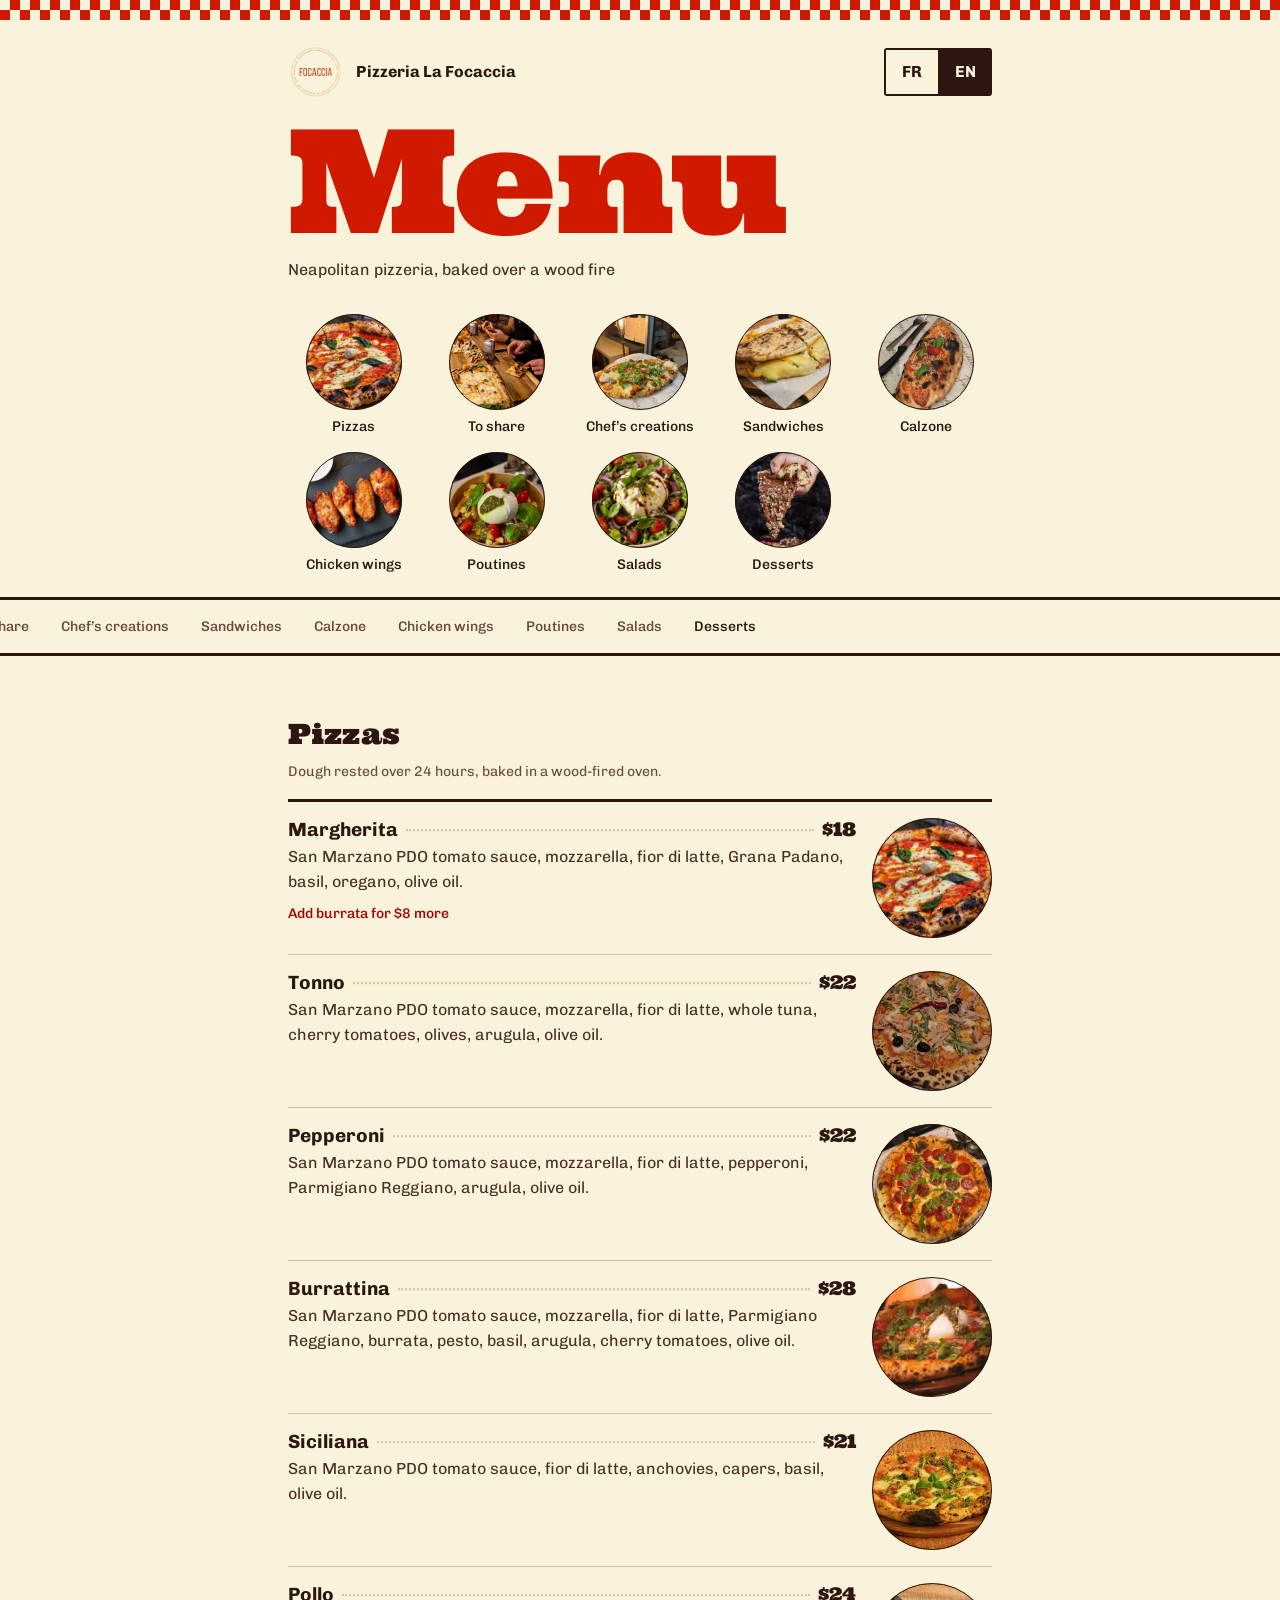
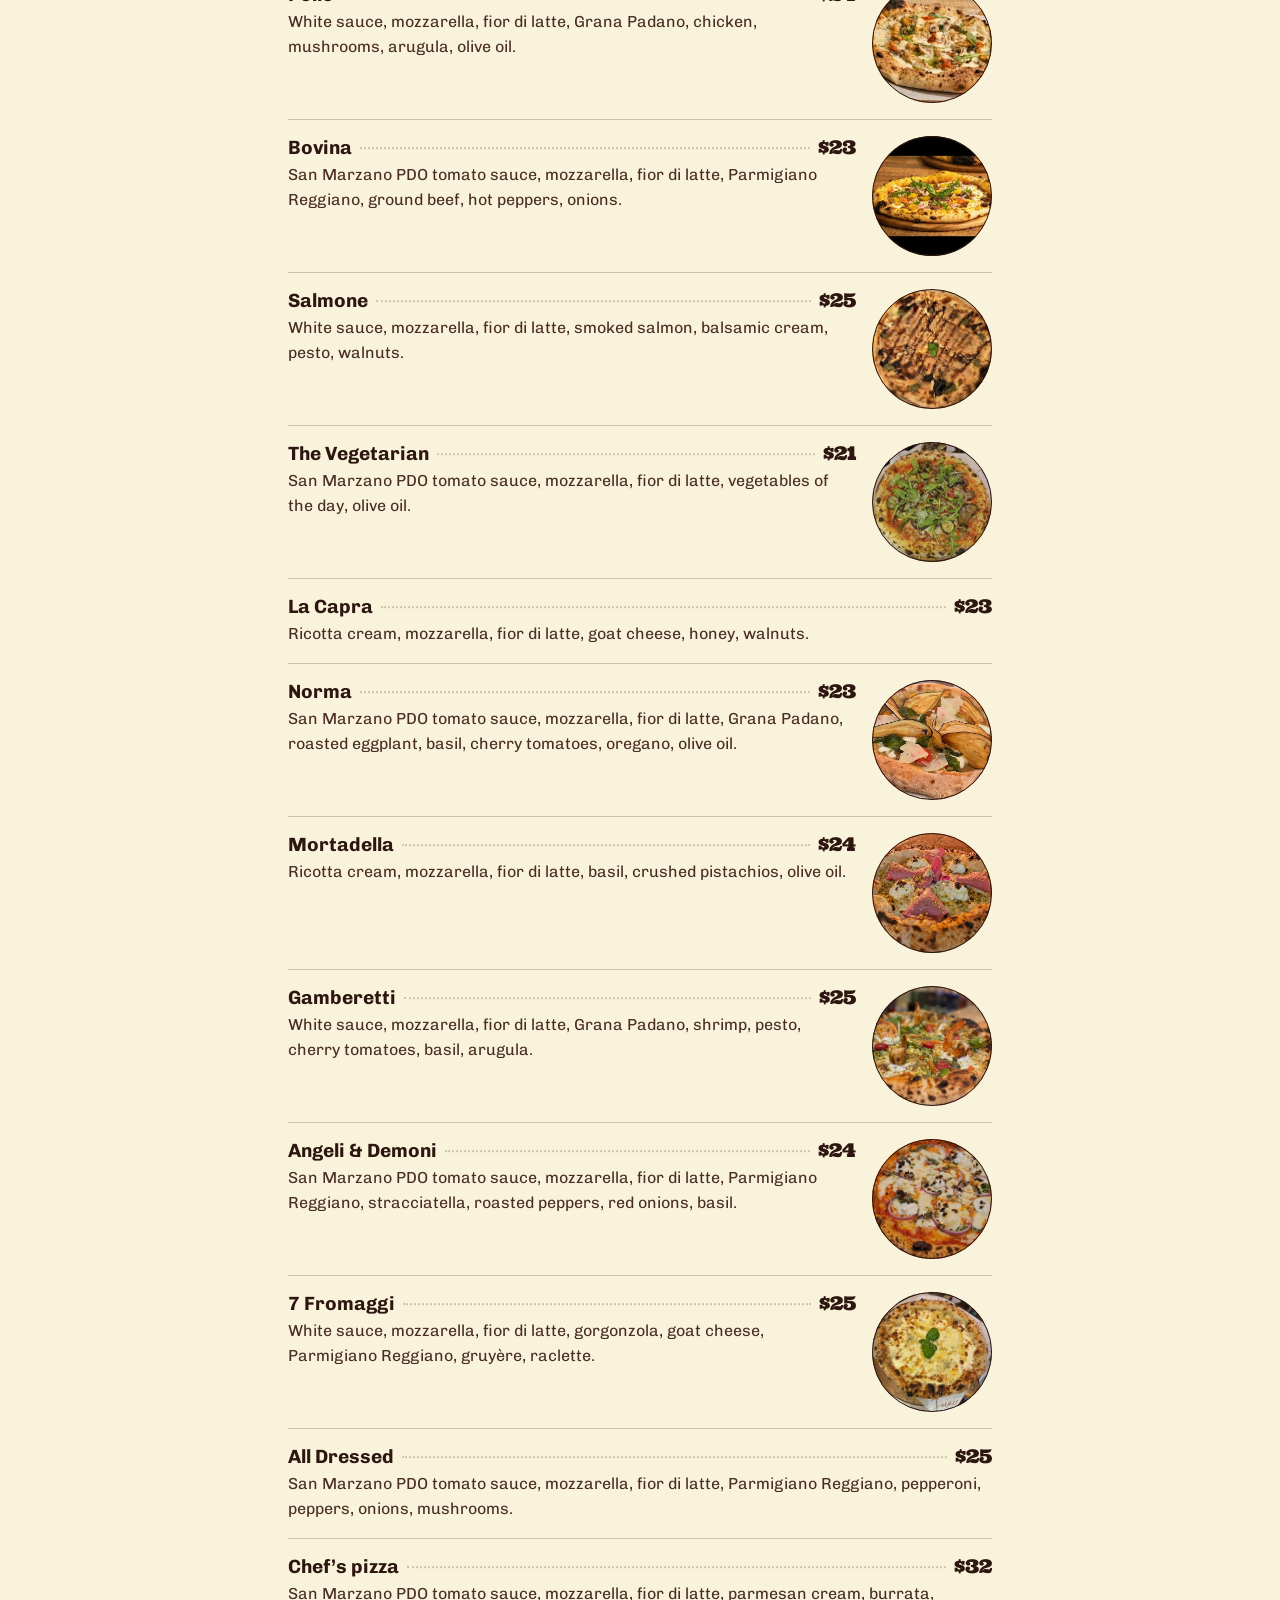
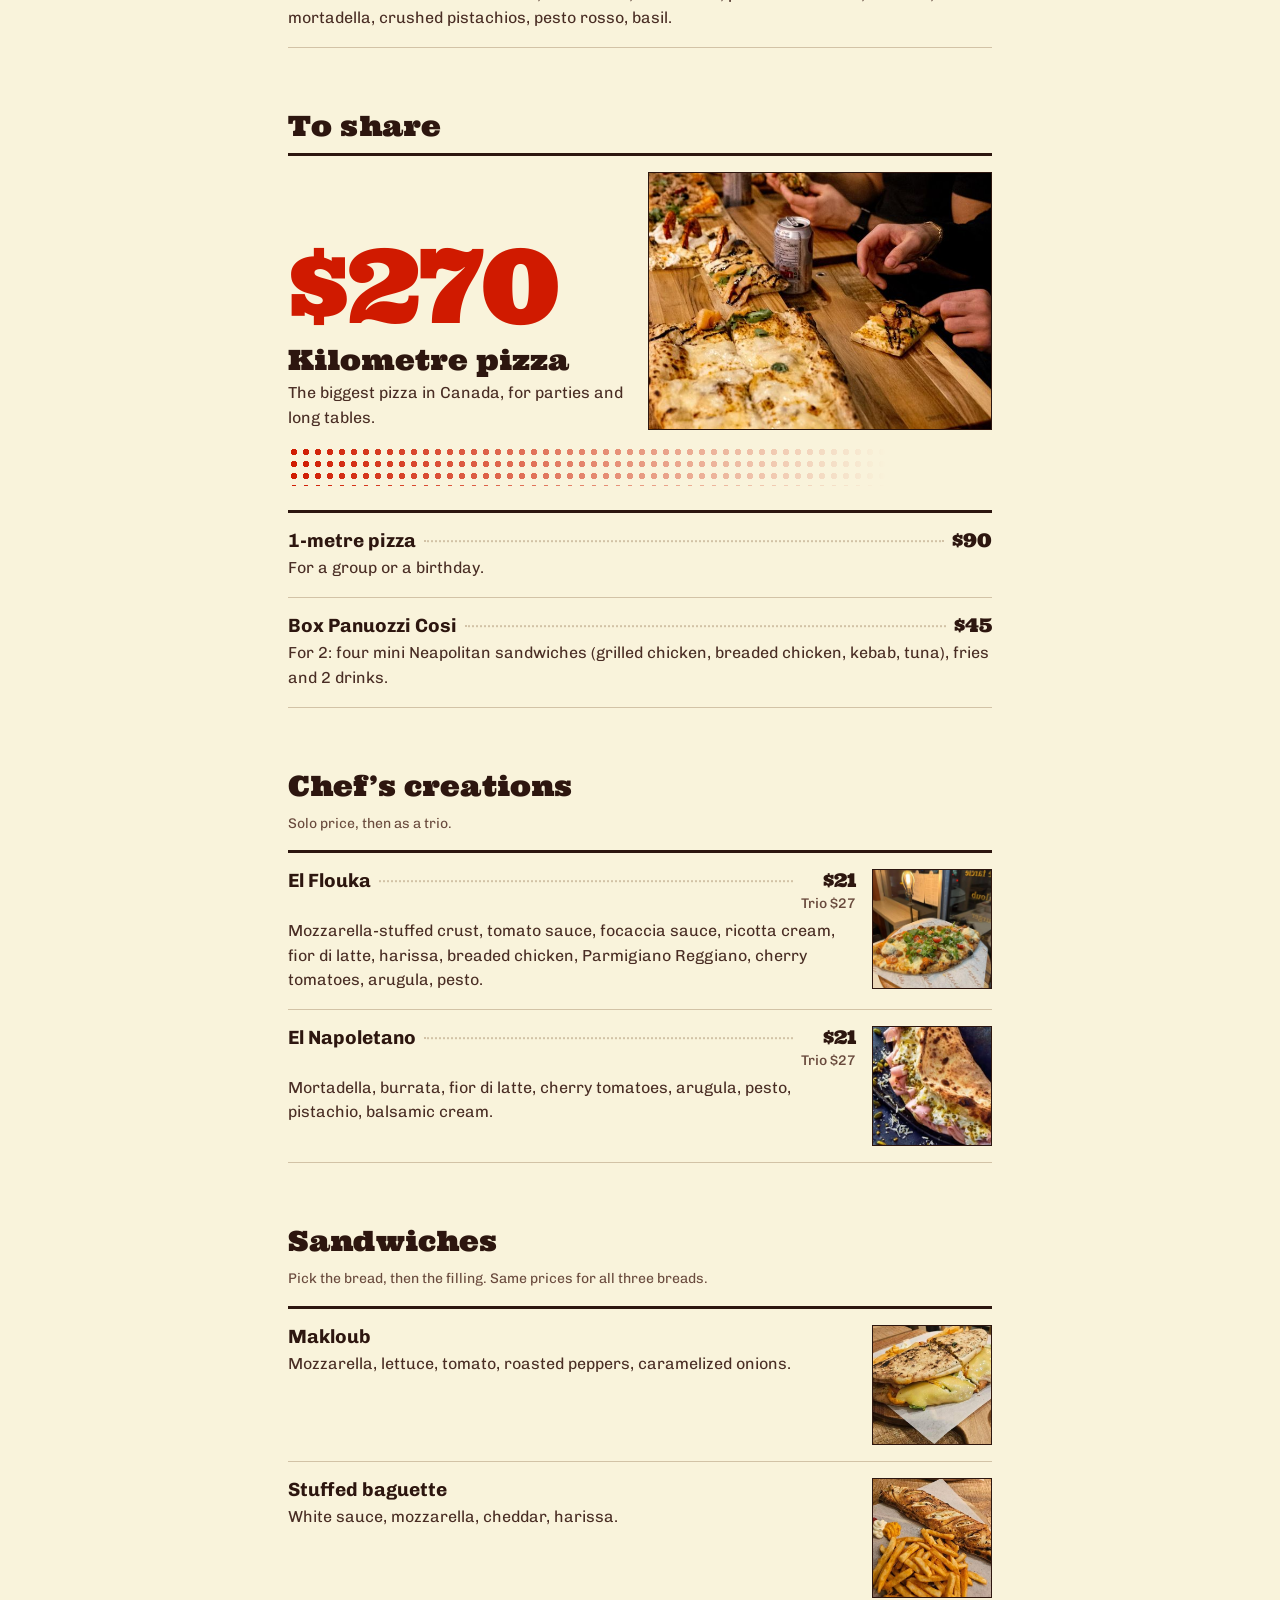
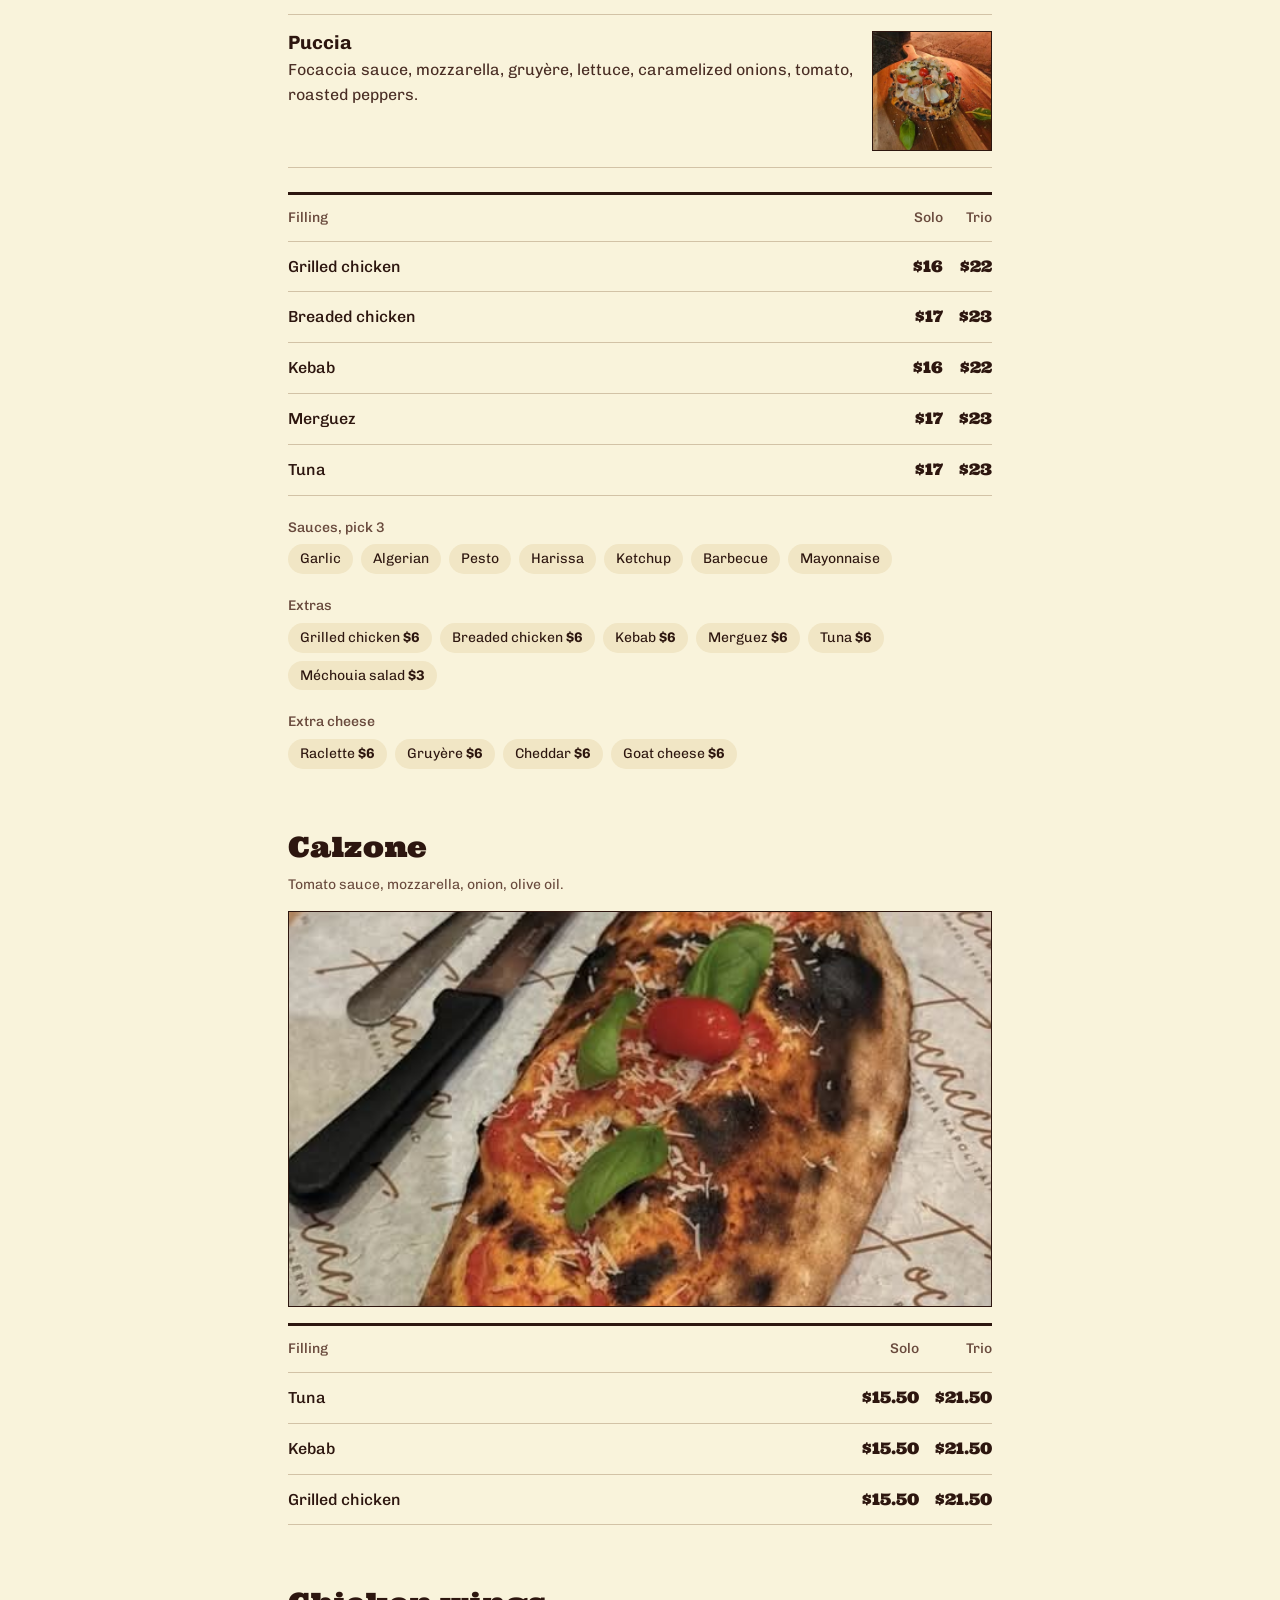
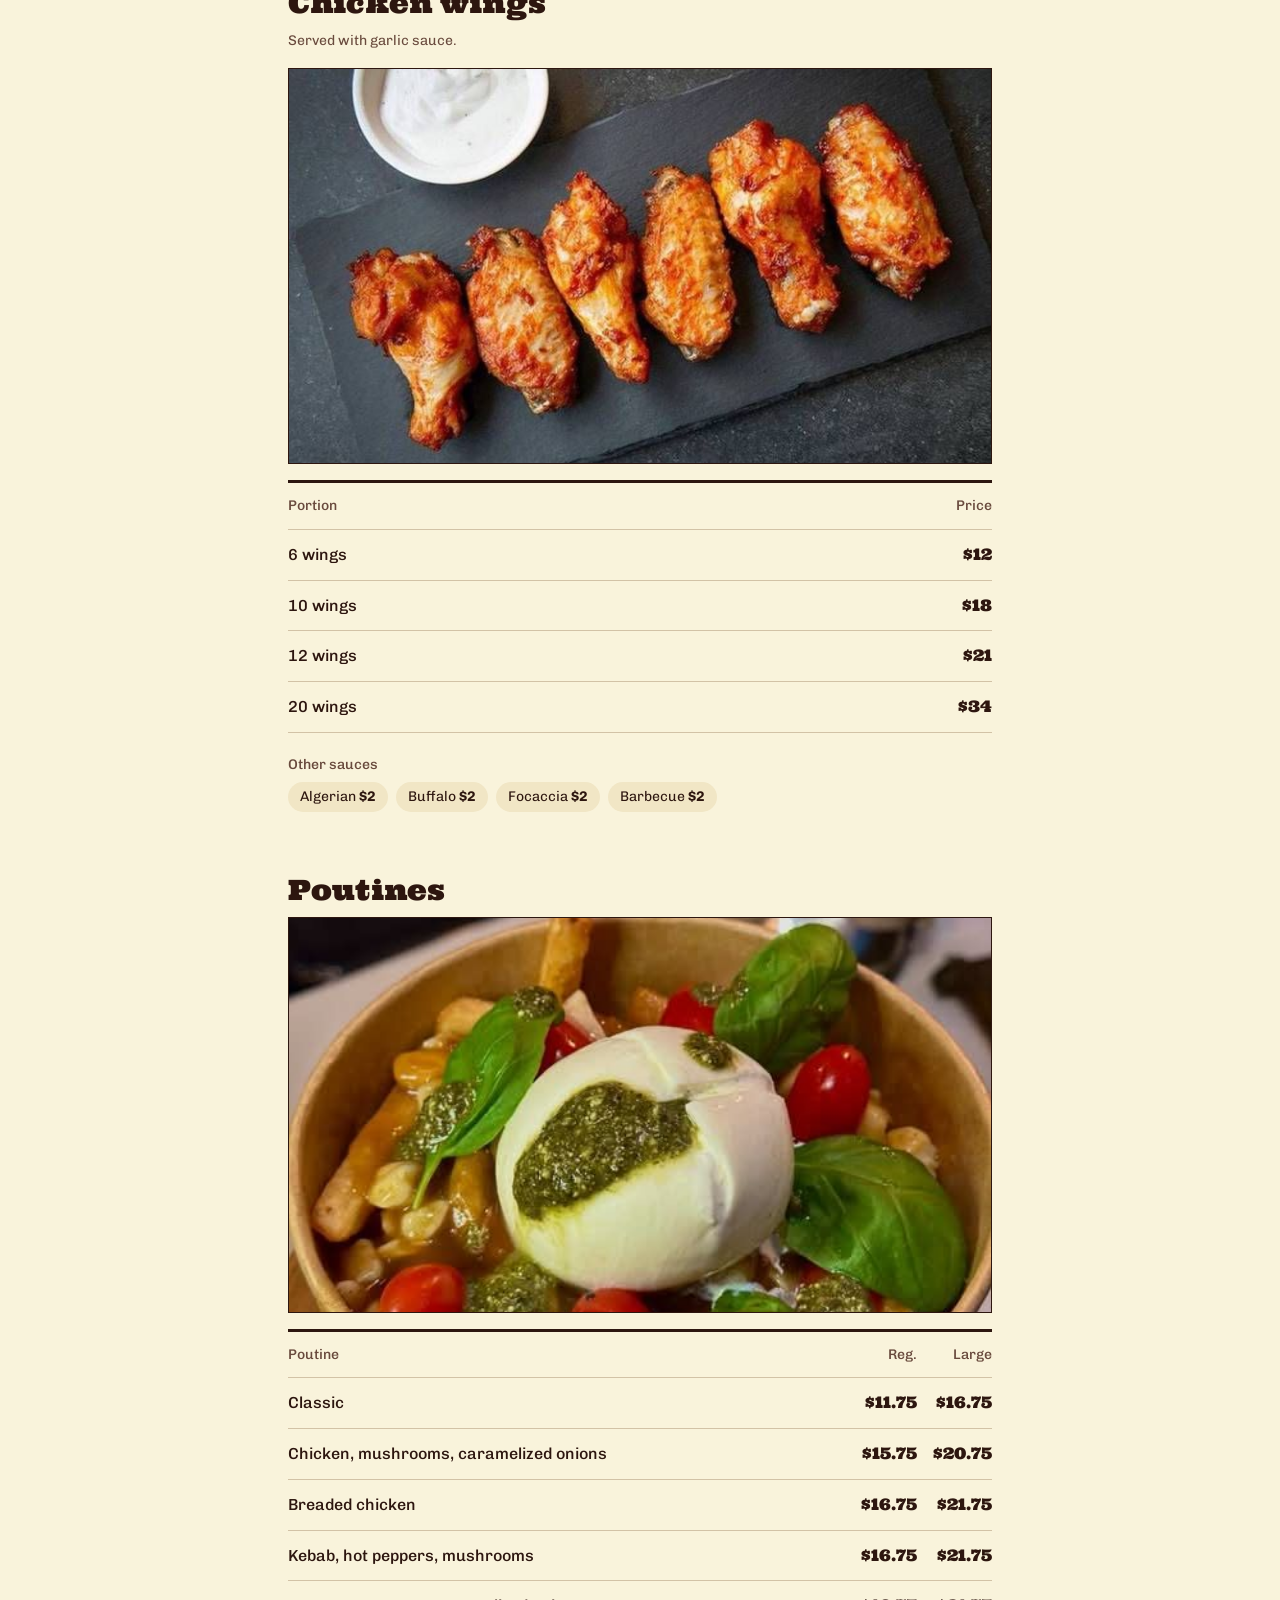
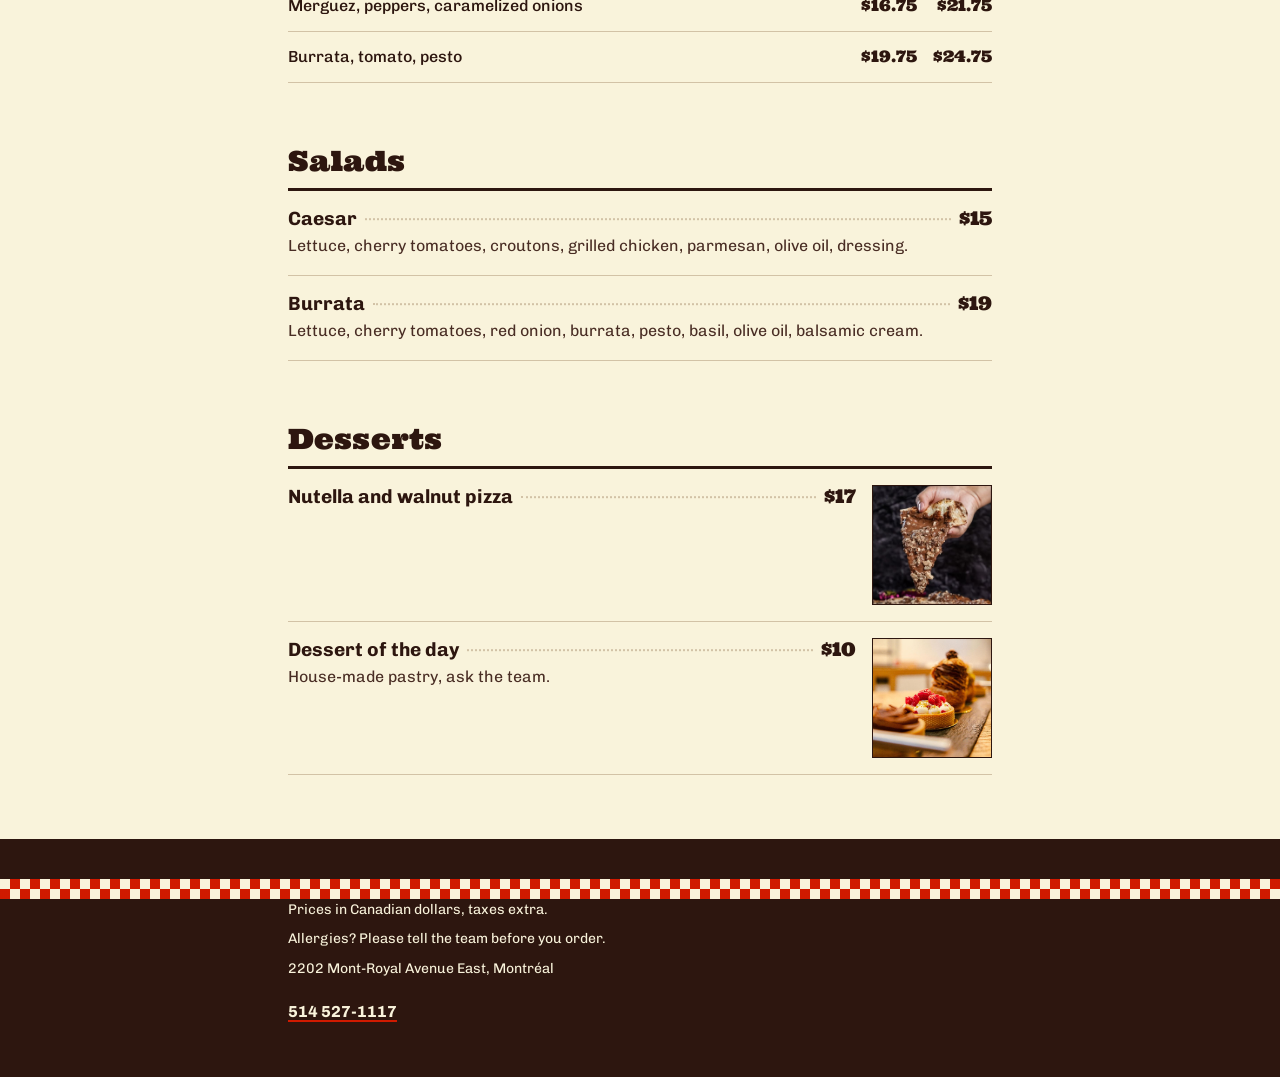
==== docs/en.html @ eb67ea98 "Salades : nouvelle photo dans la vignette ronde uniquement Co-Authored-By: Claude Opus 5.5 <noreply@" ====
<!doctype html>
<html lang="en">
<head>
<meta charset="utf-8">
<meta name="viewport" content="width=device-width, initial-scale=1, viewport-fit=cover">
<meta name="description" content="The menu of Pizzeria La Focaccia: Neapolitan pizzas, sandwiches, poutines and desserts, with prices.">
<meta name="theme-color" content="#f6eed7">
<title>Menu, Pizzeria La Focaccia</title>
<link rel="alternate" hreflang="fr" href="index.html">
<link rel="icon" href="img/logo-favicon.png">
<link rel="preconnect" href="https://fonts.googleapis.com">
<link rel="preconnect" href="https://fonts.gstatic.com" crossorigin>
<link href="https://fonts.googleapis.com/css2?family=Ultra&family=Chivo:wght@400;500;700&display=swap" rel="stylesheet">
<link rel="stylesheet" href="styles.css">
</head>
<body>
<div class="checker" aria-hidden="true"></div>
<header class="masthead container">
  <div class="brand"><img class="logo" src="img/logo-logo-focaccia-tampon.png" alt="Pizzeria La Focaccia logo" width="495" height="502" fetchpriority="high"><p class="brand-name">Pizzeria La Focaccia</p><nav class="lang" aria-label="Language"><a href="index.html" hreflang="fr" lang="fr" class="lang-btn"><span aria-hidden="true">FR</span><span class="visually-hidden">Français</span></a><a href="en.html" hreflang="en" lang="en" class="lang-btn" aria-current="page"><span aria-hidden="true">EN</span><span class="visually-hidden">English</span></a></nav></div>
  <h1>Menu</h1>
  <p class="tagline">Neapolitan pizzeria, baked over a wood fire</p>
</header>
<nav class="container cat-grid-wrap" aria-label="Go to a category"><ul class="cat-grid"><li><a href="#pizzas"><img class="cat-photo" src="img/pizzas-margherita.jpg" alt="" width="550" height="544" decoding="async"><span>Pizzas</span></a></li><li><a href="#partager"><img class="cat-photo" src="img/photos-plats-pizza-kilometre.jpg" alt="" width="640" height="800" decoding="async"><span>To share</span></a></li><li><a href="#chef"><img class="cat-photo" src="img/el-flouka-el-flouka.jpg" alt="" width="550" height="733" decoding="async"><span>Chef’s creations</span></a></li><li><a href="#sandwichs"><img class="cat-photo" src="img/sandwichs-makloub-poulet-grille.jpg" alt="" width="640" height="440" decoding="async"><span>Sandwiches</span></a></li><li><a href="#calzone"><img class="cat-photo" src="img/calzone-calzone-au-thon.jpg" alt="" width="550" height="574" decoding="async"><span>Calzone</span></a></li><li><a href="#ailes"><img class="cat-photo" src="img/ailes-de-poulet-6-ailes-de-poulet.jpg" alt="" width="733" height="440" decoding="async"><span>Chicken wings</span></a></li><li><a href="#poutines"><img class="cat-photo" src="img/poutines-poutine-burrata-tomate-et-sauce-pesto.jpg" alt="" width="550" height="689" decoding="async"><span>Poutines</span></a></li><li><a href="#salades"><img class="cat-photo" src="img/photos-plats-salade-burrata-bol.jpg" alt="" width="800" height="800" decoding="async"><span>Salads</span></a></li><li><a href="#desserts"><img class="cat-photo" src="img/pizzas-pizza-nutella-et-noix.jpg" alt="" width="550" height="639" decoding="async"><span>Desserts</span></a></li></ul></nav>
<nav class="tabs" aria-label="Menu categories"><ul class="container"><li><a href="#pizzas">Pizzas</a></li><li><a href="#partager">To share</a></li><li><a href="#chef">Chef’s creations</a></li><li><a href="#sandwichs">Sandwiches</a></li><li><a href="#calzone">Calzone</a></li><li><a href="#ailes">Chicken wings</a></li><li><a href="#poutines">Poutines</a></li><li><a href="#salades">Salads</a></li><li><a href="#desserts">Desserts</a></li></ul></nav>
<main class="container">
<section id="pizzas" class="round" aria-labelledby="h-pizzas"><h2 id="h-pizzas">Pizzas</h2><p class="note">Dough rested over 24 hours, baked in a wood-fired oven.</p><ul class="rows"><li class="row has-photo"><div class="row-text"><div class="row-head"><h3>Margherita</h3><span class="leader" aria-hidden="true"></span><div class="prices"><span class="price">$18</span></div></div><p class="desc">San Marzano PDO tomato sauce, mozzarella, fior di latte, Grana Padano, basil, oregano, olive oil.</p><p class="extra">Add burrata for $8 more</p></div><img class="photo" src="img/pizzas-margherita.jpg" alt="" width="550" height="544" loading="lazy" decoding="async"></li><li class="row has-photo"><div class="row-text"><div class="row-head"><h3>Tonno</h3><span class="leader" aria-hidden="true"></span><div class="prices"><span class="price">$22</span></div></div><p class="desc">San Marzano PDO tomato sauce, mozzarella, fior di latte, whole tuna, cherry tomatoes, olives, arugula, olive oil.</p></div><img class="photo" src="img/pizzas-tonno.jpg" alt="" width="373" height="800" loading="lazy" decoding="async"></li><li class="row has-photo"><div class="row-text"><div class="row-head"><h3>Pepperoni</h3><span class="leader" aria-hidden="true"></span><div class="prices"><span class="price">$22</span></div></div><p class="desc">San Marzano PDO tomato sauce, mozzarella, fior di latte, pepperoni, Parmigiano Reggiano, arugula, olive oil.</p></div><img class="photo" src="img/pizzas-pepperoni.jpg" alt="" width="550" height="689" loading="lazy" decoding="async"></li><li class="row has-photo"><div class="row-text"><div class="row-head"><h3>Burrattina</h3><span class="leader" aria-hidden="true"></span><div class="prices"><span class="price">$28</span></div></div><p class="desc">San Marzano PDO tomato sauce, mozzarella, fior di latte, Parmigiano Reggiano, burrata, pesto, basil, arugula, cherry tomatoes, olive oil.</p></div><img class="photo" src="img/pizzas-burrattina.jpg" alt="" width="533" height="800" loading="lazy" decoding="async"></li><li class="row has-photo"><div class="row-text"><div class="row-head"><h3>Siciliana</h3><span class="leader" aria-hidden="true"></span><div class="prices"><span class="price">$21</span></div></div><p class="desc">San Marzano PDO tomato sauce, fior di latte, anchovies, capers, basil, olive oil.</p></div><img class="photo" src="img/pizzas-napoli.jpg" alt="" width="660" height="440" loading="lazy" decoding="async"></li><li class="row has-photo"><div class="row-text"><div class="row-head"><h3>Pollo</h3><span class="leader" aria-hidden="true"></span><div class="prices"><span class="price">$24</span></div></div><p class="desc">White sauce, mozzarella, fior di latte, Grana Padano, chicken, mushrooms, arugula, olive oil.</p></div><img class="photo" src="img/pizzas-pollo.jpg" alt="" width="798" height="400" loading="lazy" decoding="async"></li><li class="row has-photo"><div class="row-text"><div class="row-head"><h3>Bovina</h3><span class="leader" aria-hidden="true"></span><div class="prices"><span class="price">$23</span></div></div><p class="desc">San Marzano PDO tomato sauce, mozzarella, fior di latte, Parmigiano Reggiano, ground beef, hot peppers, onions.</p></div><img class="photo" src="img/pizzas-bovina.jpg" alt="" width="373" height="800" loading="lazy" decoding="async"></li><li class="row has-photo"><div class="row-text"><div class="row-head"><h3>Salmone</h3><span class="leader" aria-hidden="true"></span><div class="prices"><span class="price">$25</span></div></div><p class="desc">White sauce, mozzarella, fior di latte, smoked salmon, balsamic cream, pesto, walnuts.</p></div><img class="photo" src="img/pizzas-salmone.jpg" alt="" width="550" height="488" loading="lazy" decoding="async"></li><li class="row has-photo"><div class="row-text"><div class="row-head"><h3>The Vegetarian</h3><span class="leader" aria-hidden="true"></span><div class="prices"><span class="price">$21</span></div></div><p class="desc">San Marzano PDO tomato sauce, mozzarella, fior di latte, vegetables of the day, olive oil.</p></div><img class="photo" src="img/pizzas-la-vegetarienne.jpg" alt="" width="550" height="584" loading="lazy" decoding="async"></li><li class="row"><div class="row-text"><div class="row-head"><h3>La Capra</h3><span class="leader" aria-hidden="true"></span><div class="prices"><span class="price">$23</span></div></div><p class="desc">Ricotta cream, mozzarella, fior di latte, goat cheese, honey, walnuts.</p></div></li><li class="row has-photo"><div class="row-text"><div class="row-head"><h3>Norma</h3><span class="leader" aria-hidden="true"></span><div class="prices"><span class="price">$23</span></div></div><p class="desc">San Marzano PDO tomato sauce, mozzarella, fior di latte, Grana Padano, roasted eggplant, basil, cherry tomatoes, oregano, olive oil.</p></div><img class="photo" src="img/pizzas-norma.jpg" alt="" width="550" height="465" loading="lazy" decoding="async"></li><li class="row has-photo"><div class="row-text"><div class="row-head"><h3>Mortadella</h3><span class="leader" aria-hidden="true"></span><div class="prices"><span class="price">$24</span></div></div><p class="desc">Ricotta cream, mozzarella, fior di latte, basil, crushed pistachios, olive oil.</p></div><img class="photo" src="img/pizzas-mortadella.jpg" alt="" width="573" height="440" loading="lazy" decoding="async"></li><li class="row has-photo"><div class="row-text"><div class="row-head"><h3>Gamberetti</h3><span class="leader" aria-hidden="true"></span><div class="prices"><span class="price">$25</span></div></div><p class="desc">White sauce, mozzarella, fior di latte, Grana Padano, shrimp, pesto, cherry tomatoes, basil, arugula.</p></div><img class="photo" src="img/pizzas-gamberetti.jpg" alt="" width="550" height="550" loading="lazy" decoding="async"></li><li class="row has-photo"><div class="row-text"><div class="row-head"><h3>Angeli &amp; Demoni</h3><span class="leader" aria-hidden="true"></span><div class="prices"><span class="price">$24</span></div></div><p class="desc">San Marzano PDO tomato sauce, mozzarella, fior di latte, Parmigiano Reggiano, stracciatella, roasted peppers, red onions, basil.</p></div><img class="photo" src="img/pizzas-angeli-demoni.jpg" alt="" width="506" height="800" loading="lazy" decoding="async"></li><li class="row has-photo"><div class="row-text"><div class="row-head"><h3>7 Fromaggi</h3><span class="leader" aria-hidden="true"></span><div class="prices"><span class="price">$25</span></div></div><p class="desc">White sauce, mozzarella, fior di latte, gorgonzola, goat cheese, Parmigiano Reggiano, gruyère, raclette.</p></div><img class="photo" src="img/pizzas-7-fromaggi.jpg" alt="" width="550" height="733" loading="lazy" decoding="async"></li><li class="row"><div class="row-text"><div class="row-head"><h3>All Dressed</h3><span class="leader" aria-hidden="true"></span><div class="prices"><span class="price">$25</span></div></div><p class="desc">San Marzano PDO tomato sauce, mozzarella, fior di latte, Parmigiano Reggiano, pepperoni, peppers, onions, mushrooms.</p></div></li><li class="row"><div class="row-text"><div class="row-head"><h3>Chef’s pizza</h3><span class="leader" aria-hidden="true"></span><div class="prices"><span class="price">$32</span></div></div><p class="desc">San Marzano PDO tomato sauce, mozzarella, fior di latte, parmesan cream, burrata, mortadella, crushed pistachios, pesto rosso, basil.</p></div></li></ul></section><section id="partager" aria-labelledby="h-partager"><h2 id="h-partager">To share</h2><div class="poster"><div class="poster-text"><p class="poster-figure num">$270</p><h3 class="poster-name">Kilometre pizza</h3><p class="desc">The biggest pizza in Canada, for parties and long tables.</p></div><div class="screen" aria-hidden="true"></div><img class="photo" src="img/photos-plats-pizza-kilometre.jpg" alt="" width="640" height="800" loading="lazy" decoding="async"></div><ul class="rows"><li class="row"><div class="row-text"><div class="row-head"><h3>1-metre pizza</h3><span class="leader" aria-hidden="true"></span><div class="prices"><span class="price">$90</span></div></div><p class="desc">For a group or a birthday.</p></div></li><li class="row"><div class="row-text"><div class="row-head"><h3>Box Panuozzi Cosi</h3><span class="leader" aria-hidden="true"></span><div class="prices"><span class="price">$45</span></div></div><p class="desc">For 2: four mini Neapolitan sandwiches (grilled chicken, breaded chicken, kebab, tuna), fries and 2 drinks.</p></div></li></ul></section><section id="chef" aria-labelledby="h-chef"><h2 id="h-chef">Chef’s creations</h2><p class="note">Solo price, then as a trio.</p><ul class="rows"><li class="row has-photo"><div class="row-text"><div class="row-head"><h3>El Flouka</h3><span class="leader" aria-hidden="true"></span><div class="prices"><span class="price"><span class="visually-hidden">Solo </span>$21</span><span class="price-alt">Trio $27</span></div></div><p class="desc">Mozzarella-stuffed crust, tomato sauce, focaccia sauce, ricotta cream, fior di latte, harissa, breaded chicken, Parmigiano Reggiano, cherry tomatoes, arugula, pesto.</p></div><img class="photo" src="img/el-flouka-el-flouka.jpg" alt="" width="550" height="733" loading="lazy" decoding="async"></li><li class="row has-photo"><div class="row-text"><div class="row-head"><h3>El Napoletano</h3><span class="leader" aria-hidden="true"></span><div class="prices"><span class="price"><span class="visually-hidden">Solo </span>$21</span><span class="price-alt">Trio $27</span></div></div><p class="desc">Mortadella, burrata, fior di latte, cherry tomatoes, arugula, pesto, pistachio, balsamic cream.</p></div><img class="photo" src="img/el-flouka-el-napoletano.jpg" alt="" width="337" height="600" loading="lazy" decoding="async"></li></ul></section><section id="sandwichs" aria-labelledby="h-sandwichs"><h2 id="h-sandwichs">Sandwiches</h2><p class="note">Pick the bread, then the filling. Same prices for all three breads.</p><ul class="rows"><li class="row has-photo"><div class="row-text"><div class="row-head"><h3>Makloub</h3></div><p class="desc">Mozzarella, lettuce, tomato, roasted peppers, caramelized onions.</p></div><img class="photo" src="img/sandwichs-makloub-poulet-grille.jpg" alt="" width="640" height="440" loading="lazy" decoding="async"></li><li class="row has-photo"><div class="row-text"><div class="row-head"><h3>Stuffed baguette</h3></div><p class="desc">White sauce, mozzarella, cheddar, harissa.</p></div><img class="photo" src="img/sandwichs-baguette-farcie-poulet-grille.jpg" alt="" width="564" height="440" loading="lazy" decoding="async"></li><li class="row has-photo"><div class="row-text"><div class="row-head"><h3>Puccia</h3></div><p class="desc">Focaccia sauce, mozzarella, gruyère, lettuce, caramelized onions, tomato, roasted peppers.</p></div><img class="photo" src="img/sandwichs-sandwich-puccia-poulet-grille.jpg" alt="" width="550" height="541" loading="lazy" decoding="async"></li></ul><table class="prices-table"><thead><tr><th scope="col">Filling</th><th scope="col" class="num">Solo</th><th scope="col" class="num">Trio</th></tr></thead><tbody><tr><th scope="row">Grilled chicken</th><td class="num">$16</td><td class="num">$22</td></tr><tr><th scope="row">Breaded chicken</th><td class="num">$17</td><td class="num">$23</td></tr><tr><th scope="row">Kebab</th><td class="num">$16</td><td class="num">$22</td></tr><tr><th scope="row">Merguez</th><td class="num">$17</td><td class="num">$23</td></tr><tr><th scope="row">Tuna</th><td class="num">$17</td><td class="num">$23</td></tr></tbody></table><div class="extras"><h3>Sauces, pick 3</h3><ul class="chips"><li>Garlic</li><li>Algerian</li><li>Pesto</li><li>Harissa</li><li>Ketchup</li><li>Barbecue</li><li>Mayonnaise</li></ul></div><div class="extras"><h3>Extras</h3><ul class="chips"><li>Grilled chicken <span class="num">$6</span></li><li>Breaded chicken <span class="num">$6</span></li><li>Kebab <span class="num">$6</span></li><li>Merguez <span class="num">$6</span></li><li>Tuna <span class="num">$6</span></li><li>Méchouia salad <span class="num">$3</span></li></ul></div><div class="extras"><h3>Extra cheese</h3><ul class="chips"><li>Raclette <span class="num">$6</span></li><li>Gruyère <span class="num">$6</span></li><li>Cheddar <span class="num">$6</span></li><li>Goat cheese <span class="num">$6</span></li></ul></div></section><section id="calzone" aria-labelledby="h-calzone"><h2 id="h-calzone">Calzone</h2><p class="note">Tomato sauce, mozzarella, onion, olive oil.</p><img class="photo photo-wide" src="img/calzone-calzone-au-thon.jpg" alt="" width="550" height="574" loading="lazy" decoding="async"><table class="prices-table"><thead><tr><th scope="col">Filling</th><th scope="col" class="num">Solo</th><th scope="col" class="num">Trio</th></tr></thead><tbody><tr><th scope="row">Tuna</th><td class="num">$15.50</td><td class="num">$21.50</td></tr><tr><th scope="row">Kebab</th><td class="num">$15.50</td><td class="num">$21.50</td></tr><tr><th scope="row">Grilled chicken</th><td class="num">$15.50</td><td class="num">$21.50</td></tr></tbody></table></section><section id="ailes" aria-labelledby="h-ailes"><h2 id="h-ailes">Chicken wings</h2><p class="note">Served with garlic sauce.</p><img class="photo photo-wide" src="img/ailes-de-poulet-6-ailes-de-poulet.jpg" alt="" width="733" height="440" loading="lazy" decoding="async"><table class="prices-table"><thead><tr><th scope="col">Portion</th><th scope="col" class="num">Price</th></tr></thead><tbody><tr><th scope="row">6 wings</th><td class="num">$12</td></tr><tr><th scope="row">10 wings</th><td class="num">$18</td></tr><tr><th scope="row">12 wings</th><td class="num">$21</td></tr><tr><th scope="row">20 wings</th><td class="num">$34</td></tr></tbody></table><div class="extras"><h3>Other sauces</h3><ul class="chips"><li>Algerian <span class="num">$2</span></li><li>Buffalo <span class="num">$2</span></li><li>Focaccia <span class="num">$2</span></li><li>Barbecue <span class="num">$2</span></li></ul></div></section><section id="poutines" aria-labelledby="h-poutines"><h2 id="h-poutines">Poutines</h2><img class="photo photo-wide" src="img/poutines-poutine-burrata-tomate-et-sauce-pesto.jpg" alt="" width="550" height="689" loading="lazy" decoding="async"><table class="prices-table"><thead><tr><th scope="col">Poutine</th><th scope="col" class="num">Reg.</th><th scope="col" class="num">Large</th></tr></thead><tbody><tr><th scope="row">Classic</th><td class="num">$11.75</td><td class="num">$16.75</td></tr><tr><th scope="row">Chicken, mushrooms, caramelized onions</th><td class="num">$15.75</td><td class="num">$20.75</td></tr><tr><th scope="row">Breaded chicken</th><td class="num">$16.75</td><td class="num">$21.75</td></tr><tr><th scope="row">Kebab, hot peppers, mushrooms</th><td class="num">$16.75</td><td class="num">$21.75</td></tr><tr><th scope="row">Merguez, peppers, caramelized onions</th><td class="num">$16.75</td><td class="num">$21.75</td></tr><tr><th scope="row">Burrata, tomato, pesto</th><td class="num">$19.75</td><td class="num">$24.75</td></tr></tbody></table></section><section id="salades" aria-labelledby="h-salades"><h2 id="h-salades">Salads</h2><ul class="rows"><li class="row"><div class="row-text"><div class="row-head"><h3>Caesar</h3><span class="leader" aria-hidden="true"></span><div class="prices"><span class="price">$15</span></div></div><p class="desc">Lettuce, cherry tomatoes, croutons, grilled chicken, parmesan, olive oil, dressing.</p></div></li><li class="row"><div class="row-text"><div class="row-head"><h3>Burrata</h3><span class="leader" aria-hidden="true"></span><div class="prices"><span class="price">$19</span></div></div><p class="desc">Lettuce, cherry tomatoes, red onion, burrata, pesto, basil, olive oil, balsamic cream.</p></div></li></ul></section><section id="desserts" aria-labelledby="h-desserts"><h2 id="h-desserts">Desserts</h2><ul class="rows"><li class="row has-photo"><div class="row-text"><div class="row-head"><h3>Nutella and walnut pizza</h3><span class="leader" aria-hidden="true"></span><div class="prices"><span class="price">$17</span></div></div></div><img class="photo" src="img/pizzas-pizza-nutella-et-noix.jpg" alt="" width="550" height="639" loading="lazy" decoding="async"></li><li class="row has-photo"><div class="row-text"><div class="row-head"><h3>Dessert of the day</h3><span class="leader" aria-hidden="true"></span><div class="prices"><span class="price">$10</span></div></div><p class="desc">House-made pastry, ask the team.</p></div><img class="photo" src="img/photos-plats-desserts-maison.jpg" alt="" width="800" height="798" loading="lazy" decoding="async"></li></ul></section>
</main>
<footer class="foot">
  <div class="checker" aria-hidden="true"></div>
  <div class="container">
    <p>Prices in Canadian dollars, taxes extra.</p>
    <p>Allergies? Please tell the team before you order.</p>
    <p>2202 Mont-Royal Avenue East, Montréal</p>
    <p><a href="tel:+15145271117">514 527-1117</a></p>
    
  </div>
</footer>
<script src="menu.js" defer></script>
</body>
</html>
---- docs/styles.css ----
/* Hallmark · shape: app screen · genre: playful · theme: Halftone (deal manual (dealt studio/formwork/riso refused: cool paper, concrete, pink), seed code-menu-neapolitan-wood-fired-1c4a·cd145ac8·2026-10-26·r0) · brand: La Focaccia (spec 2026-10-26)
 * nav: sticky category tab row that scrolls sideways · signature: a giant spot Menu under a tablecloth strip, then the menu read like the back of a can with dotted leaders; the 270 $ kilometre pizza as the one poster · states: static content, current tab · halftone: cream
 * axes: light/slab-serif/warm · posture: committed · contrast: pass · v2.0.0 */
/* Note: the checker strip is the Italian tablecloth, from the user's Pinterest references (Pop's Pizza), a deliberate second texture */
/* Hallmark · pre-emit critique: P4 H4 E4 S4 R4 V4 · weakest: S, a ruled price list fits any pizzeria; made the sandwich section one shared garnish table and the kilometre price the poster */
@import url("./tokens.css");
@import url("./base.css");

:root {
  --menu-measure: 44rem;
  --tab-h: 56px;
  --thumb: 88px;
}
html { scroll-padding-top: calc(var(--tab-h) + var(--space-md)); }
.container { max-width: calc(var(--menu-measure) + 2 * var(--gutter)); }

/* Masthead: a giant spot "Menu" under a tablecloth strip */
.checker {
  height: 20px;
  background: repeating-conic-gradient(var(--color-accent) 0 25%, var(--color-paper) 0 50%) 0 0 / 20px 20px;
}
.masthead { padding-block: var(--space-lg) var(--space-md); }
.brand { display: flex; align-items: center; gap: var(--space-sm); }
.logo { width: 56px; height: 56px; flex: none; }
.brand-name { font-weight: 700; font-size: var(--text-md); color: var(--color-ink); }
.masthead h1 { max-width: none; margin-top: var(--space-md); font: 400 clamp(4rem, 21vw, 9rem)/0.9 var(--font-display); letter-spacing: -0.02em; color: var(--color-accent); white-space: nowrap; overflow-wrap: normal; }
.tagline { color: var(--color-ink-2); font-size: var(--text-md); margin-top: var(--space-sm); }

/* Category grid: one round photo per category */
.cat-grid-wrap { padding-block: var(--space-md) var(--space-lg); }
.cat-grid { display: grid; grid-template-columns: repeat(3, minmax(0, 1fr)); gap: var(--space-md) var(--space-sm); list-style: none; margin: 0; padding: 0; }
.cat-grid a { display: flex; flex-direction: column; align-items: center; gap: var(--space-xs); min-height: 44px; text-align: center; text-decoration: none; color: var(--color-ink); font-weight: 500; font-size: var(--text-sm); line-height: 1.25; }
.cat-photo { width: 100%; max-width: 96px; aspect-ratio: 1; height: auto; object-fit: cover; border-radius: 50%; outline: var(--rule-hair) solid var(--color-ink); outline-offset: calc(-1 * var(--rule-hair)); transition: transform var(--dur-short) var(--ease-out); }
.cat-blank { display: block; background: radial-gradient(var(--color-dot) var(--halftone-dot), transparent calc(var(--halftone-dot) + 0.5px)) 0 0 / var(--halftone-size) var(--halftone-size), var(--color-paper-2); }
.cat-grid a:hover .cat-photo { transform: scale(1.04); }
.cat-grid a:active .cat-photo { transform: scale(0.97); }
.cat-grid a:hover span:last-child { text-decoration: underline; text-decoration-color: var(--color-accent); text-decoration-thickness: 2px; }

/* Category tabs */
.tabs { position: sticky; top: 0; z-index: var(--z-sticky-nav); background: var(--color-paper); border-block: var(--rule-bar) solid var(--color-ink); }
.tabs ul { display: flex; gap: var(--space-xs); margin: 0; list-style: none; overflow-x: auto; scrollbar-width: none; overscroll-behavior-x: contain; }
.tabs ul::-webkit-scrollbar { display: none; }
.tabs a {
  display: flex; align-items: center; height: var(--tab-h); padding-inline: var(--space-sm); white-space: nowrap;
  font-weight: 500; font-size: var(--text-sm); color: var(--color-muted); text-decoration: none;
  border-bottom: var(--rule-bar) solid transparent; margin-bottom: calc(-1 * var(--rule-bar));
  transition: color var(--dur-short) var(--ease-out), border-color var(--dur-short) var(--ease-out);
}
.tabs a:hover { color: var(--color-ink); }
.tabs a[aria-current="true"] { color: var(--color-ink); border-bottom-color: var(--color-accent); }
.tabs a:active { color: var(--color-ink); background: var(--color-paper-2); }
.tabs a:focus-visible { outline-offset: -4px; }

/* Sections */
main { padding-bottom: var(--space-2xl); }
section { padding-top: var(--space-2xl); }
h2 { font-size: var(--text-2xl); color: var(--color-ink); padding-bottom: var(--space-sm); }
.note { color: var(--color-muted); font-size: var(--text-sm); padding-bottom: var(--space-md); }
h3 { font-family: var(--font-body); font-weight: 700; font-size: var(--text-lg); letter-spacing: 0; color: var(--color-ink); }
.extras h3 { margin: 0 0 var(--space-xs); font-weight: 500; font-size: var(--text-sm); color: var(--color-muted); }

/* Ruled rows: the back of the can */
.rows { list-style: none; margin: 0; padding: 0; border-top: var(--rule-bar) solid var(--color-ink); }
.row { display: grid; grid-template-columns: minmax(0, 1fr); gap: var(--space-md); padding-block: var(--space-md); border-bottom: var(--rule-hair) solid var(--color-rule); }
.row.has-photo { grid-template-columns: minmax(0, 1fr) var(--thumb); }
.row-head { display: flex; align-items: baseline; gap: var(--space-xs); }
.row-head h3 { flex: 0 1 auto; }
.leader { flex: 1 1 var(--space-md); min-width: var(--space-md); align-self: baseline; border-bottom: 2px dotted var(--color-rule); transform: translateY(-0.3em); }
.prices { display: flex; flex-direction: column; align-items: flex-end; flex: none; }
.price { font-family: var(--font-display); font-size: var(--text-lg); line-height: 1.08; color: var(--color-ink); font-variant-numeric: tabular-nums; white-space: nowrap; }
.price-alt { font-size: var(--text-sm); font-weight: 500; color: var(--color-muted); white-space: nowrap; margin-top: var(--space-3xs); }
.desc { color: var(--color-ink-2); font-size: var(--text-md); margin-top: var(--space-2xs); }
.extra { display: inline-block; margin-top: var(--space-xs); font-size: var(--text-sm); font-weight: 500; color: var(--color-accent-deep); }
.photo { width: var(--thumb); height: var(--thumb); object-fit: cover; outline: var(--rule-hair) solid var(--color-ink); outline-offset: calc(-1 * var(--rule-hair)); background: var(--color-paper-2); }
.round .photo { border-radius: 50%; }
.photo-wide { width: 100%; height: auto; aspect-ratio: 16 / 9; margin-bottom: var(--space-md); }

/* The poster: one real price, set big */
.poster { display: grid; grid-template-columns: minmax(0, 1fr); gap: var(--space-md); padding-bottom: var(--space-lg); border-top: var(--rule-bar) solid var(--color-ink); padding-top: var(--space-md); }
.poster-text { container-type: inline-size; min-width: 0; }
.poster-figure { font: 400 min(11rem, 30cqi)/0.9 var(--font-display); letter-spacing: -0.02em; color: var(--color-accent); white-space: nowrap; }
.poster-name { font-family: var(--font-display); font-weight: 400; font-size: var(--text-2xl); margin-top: var(--space-sm); }
.poster .photo { width: 100%; height: auto; aspect-ratio: 4 / 3; }
.screen { position: relative; isolation: isolate; height: 40px; }
.screen::before {
  content: ""; position: absolute; inset: 0; z-index: -1; pointer-events: none;
  background: radial-gradient(var(--color-dot) var(--halftone-dot), transparent calc(var(--halftone-dot) + 0.5px)) 0 0 / var(--halftone-size) var(--halftone-size);
  mask: linear-gradient(90deg, var(--color-ink) 0%, transparent 85%);
}

/* Price tables */
.prices-table { width: 100%; border-collapse: collapse; border-top: var(--rule-bar) solid var(--color-ink); }
.prices-table th, .prices-table td { padding: var(--space-sm) 0; border-bottom: var(--rule-hair) solid var(--color-rule); text-align: left; vertical-align: baseline; }
.prices-table thead th { font-weight: 500; font-size: var(--text-sm); color: var(--color-muted); white-space: nowrap; }
.prices-table tbody th { font-weight: 500; color: var(--color-ink); padding-right: var(--space-md); }
.prices-table .num { text-align: right; padding-left: var(--space-md); white-space: nowrap; width: 1%; }
.prices-table td.num { font-family: var(--font-display); color: var(--color-ink); }
.rows + .prices-table, .prices-table + .rows { margin-top: var(--space-lg); }

/* Sauces and extras */
.extras { margin-top: var(--space-lg); }
.chips { display: flex; flex-wrap: wrap; gap: var(--space-xs); list-style: none; margin: 0; padding: 0; }
.chips li { padding: var(--space-2xs) var(--space-sm); border-radius: var(--radius-pill); background: var(--color-paper-2); font-size: var(--text-sm); color: var(--color-ink); }
.chips .num { font-weight: 700; }

/* Footer: the one ink band */
.foot { background: var(--color-ink); color: var(--color-paper); padding-block: var(--space-xl); font-size: var(--text-sm); }
.foot p + p { margin-top: var(--space-xs); }
.foot a { color: var(--color-paper); text-decoration-color: var(--color-accent); text-decoration-thickness: 2px; display: inline-block; padding-block: var(--space-sm); font-weight: 700; font-size: var(--text-md); }
.foot .credit a { font-weight: 400; font-size: var(--text-xs); padding-block: var(--space-xs); color: var(--color-paper-3); }
.foot a:hover { text-decoration-color: var(--color-paper); }
.foot a:active { color: var(--color-paper-2); }
.foot a:focus-visible { outline-color: var(--color-paper); }

@media (min-width: 40rem) {
  :root { --thumb: 120px; }
  .cat-grid { grid-template-columns: repeat(5, minmax(0, 1fr)); }
  .poster { grid-template-columns: minmax(0, 1fr) minmax(0, 1fr); align-items: end; }
  .poster .screen { grid-column: 1 / -1; grid-row: 2; }
}

/* Language switch: both choices always visible, the current one printed solid */
.brand .lang { margin-left: auto; }
.lang { display: flex; border: 2px solid var(--color-ink); border-radius: var(--radius-input); overflow: hidden; flex: none; }
.lang-btn {
  display: flex; align-items: center; justify-content: center; min-width: 52px; min-height: 44px; padding-inline: var(--space-sm);
  font-weight: 700; font-size: var(--text-md); color: var(--color-ink); text-decoration: none; background: var(--color-paper);
  transition: background-color var(--dur-short) var(--ease-out), color var(--dur-short) var(--ease-out);
}
.lang-btn + .lang-btn { border-left: 2px solid var(--color-ink); }
.lang-btn:hover { background: var(--color-paper-2); }
.lang-btn:active { background: var(--color-paper-3); }
.lang-btn[aria-current="page"] { background: var(--color-ink); color: var(--color-paper); }
.lang-btn:focus-visible { outline-offset: -4px; outline-color: var(--color-accent); }
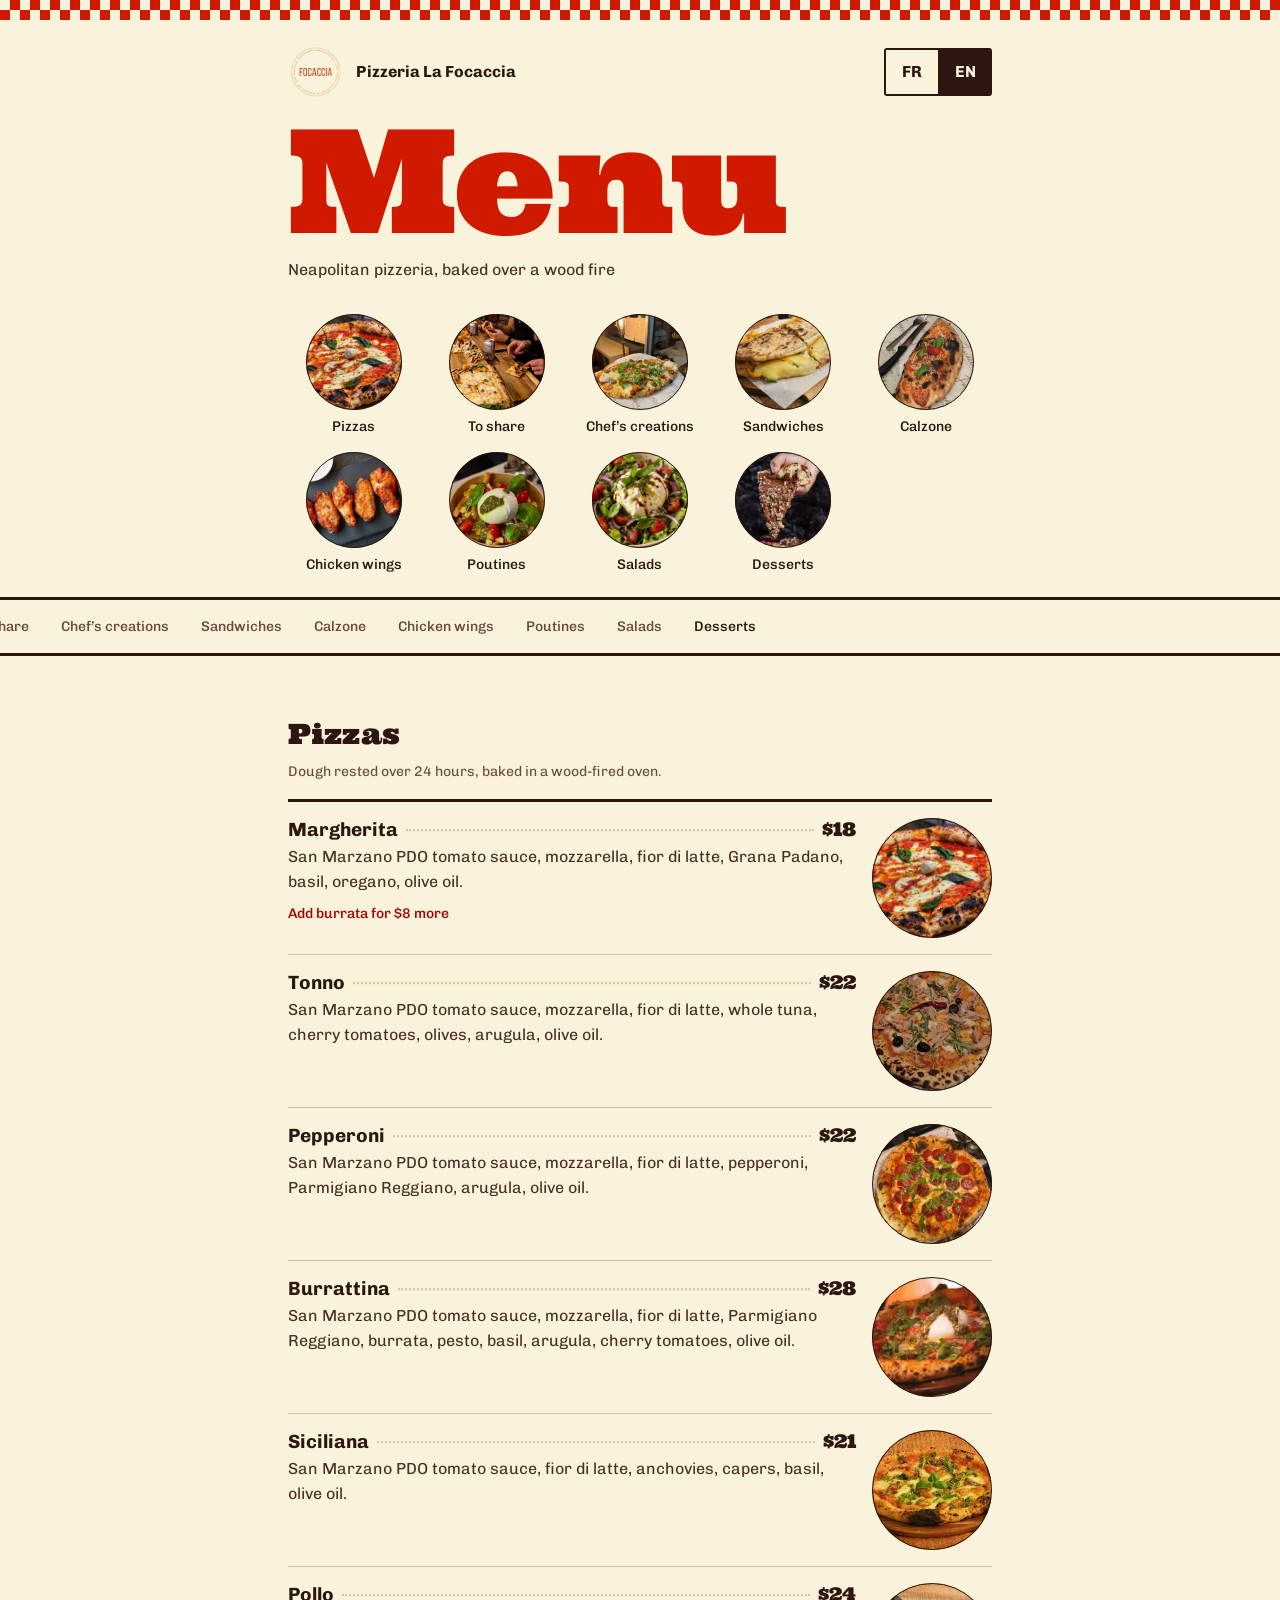
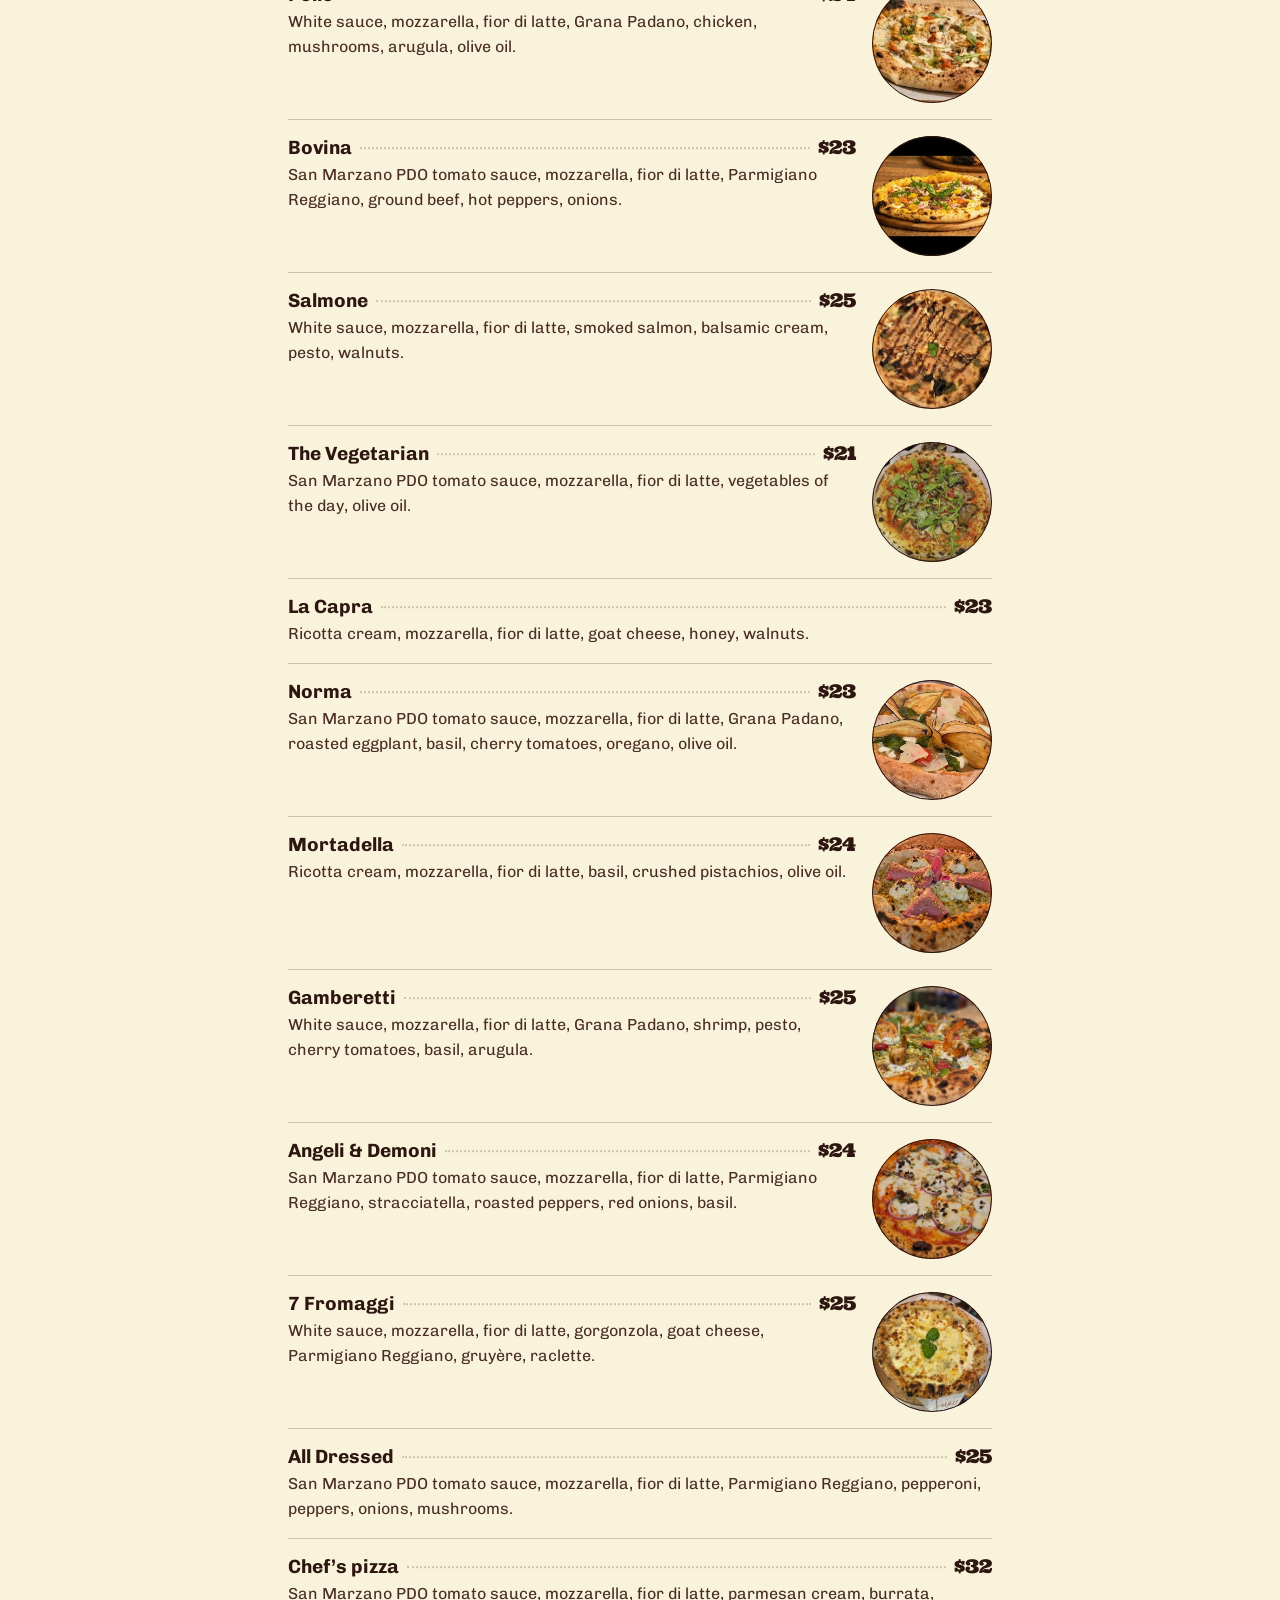
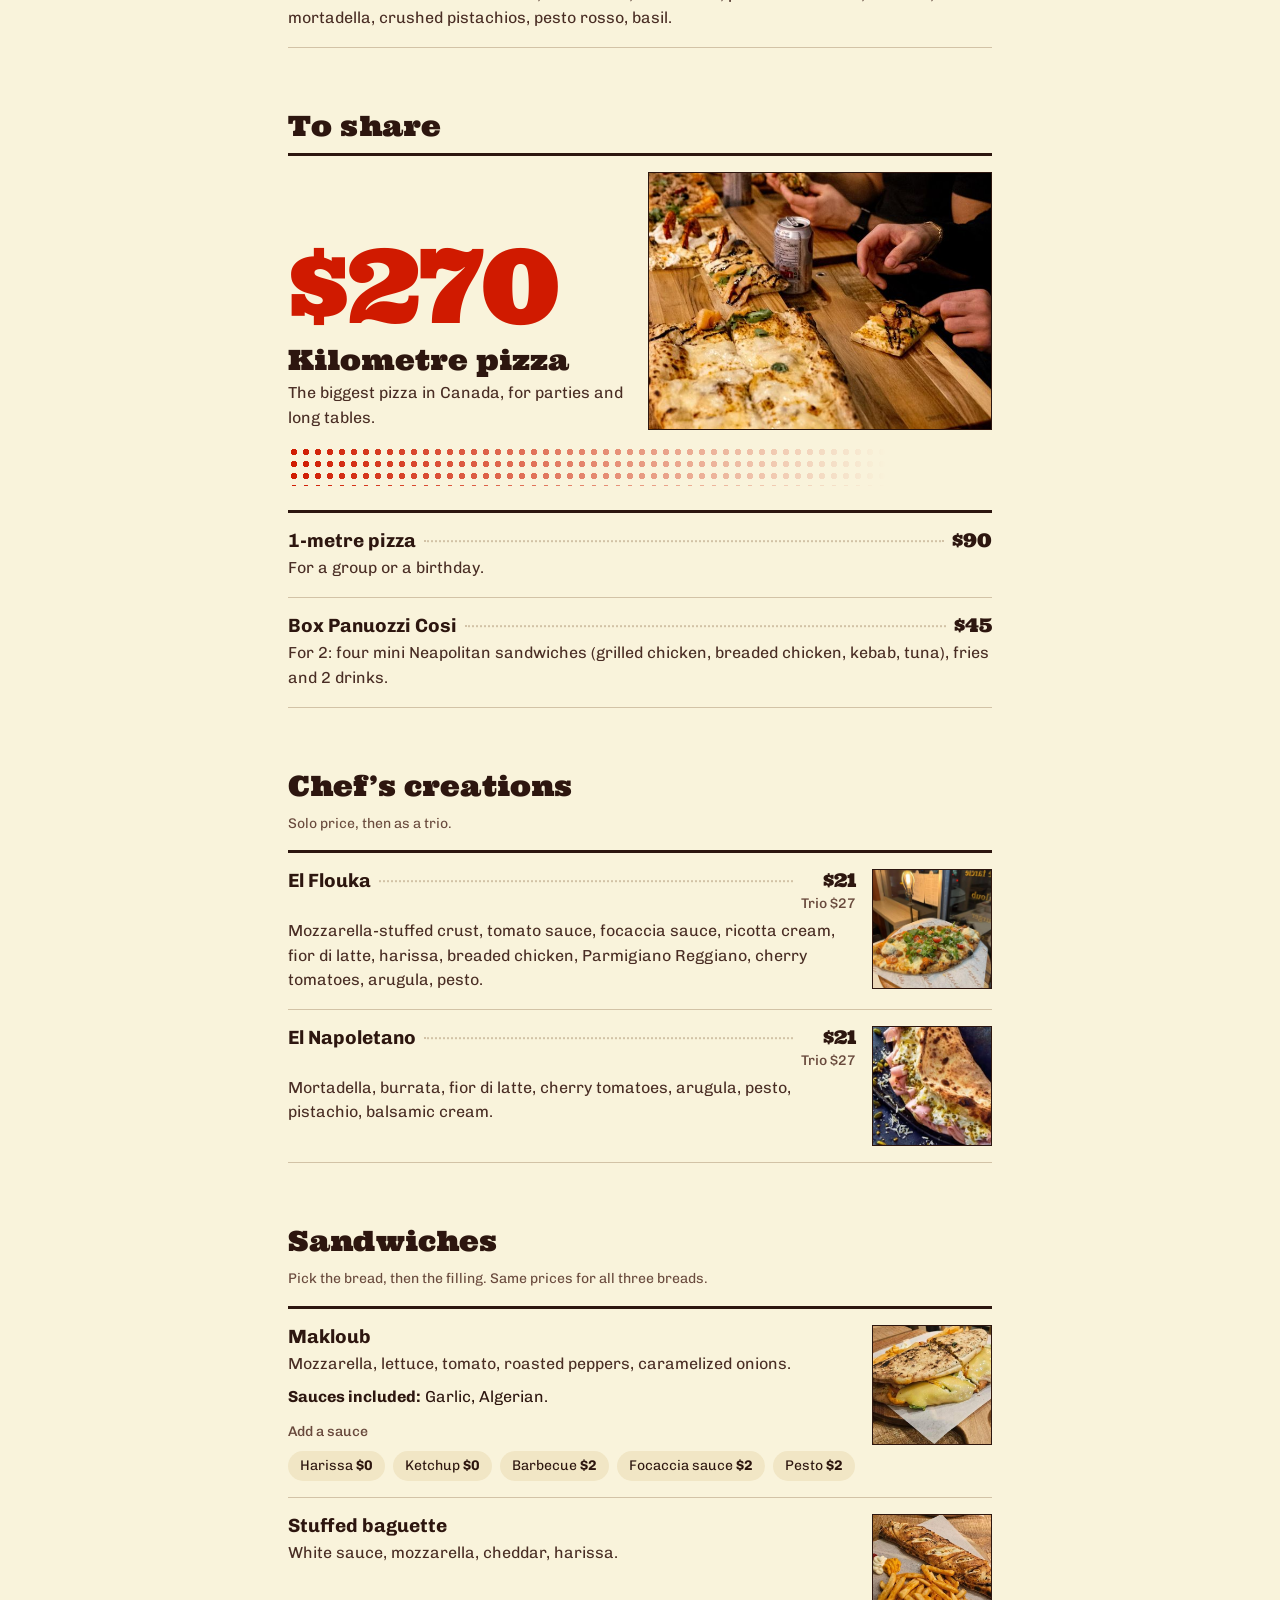
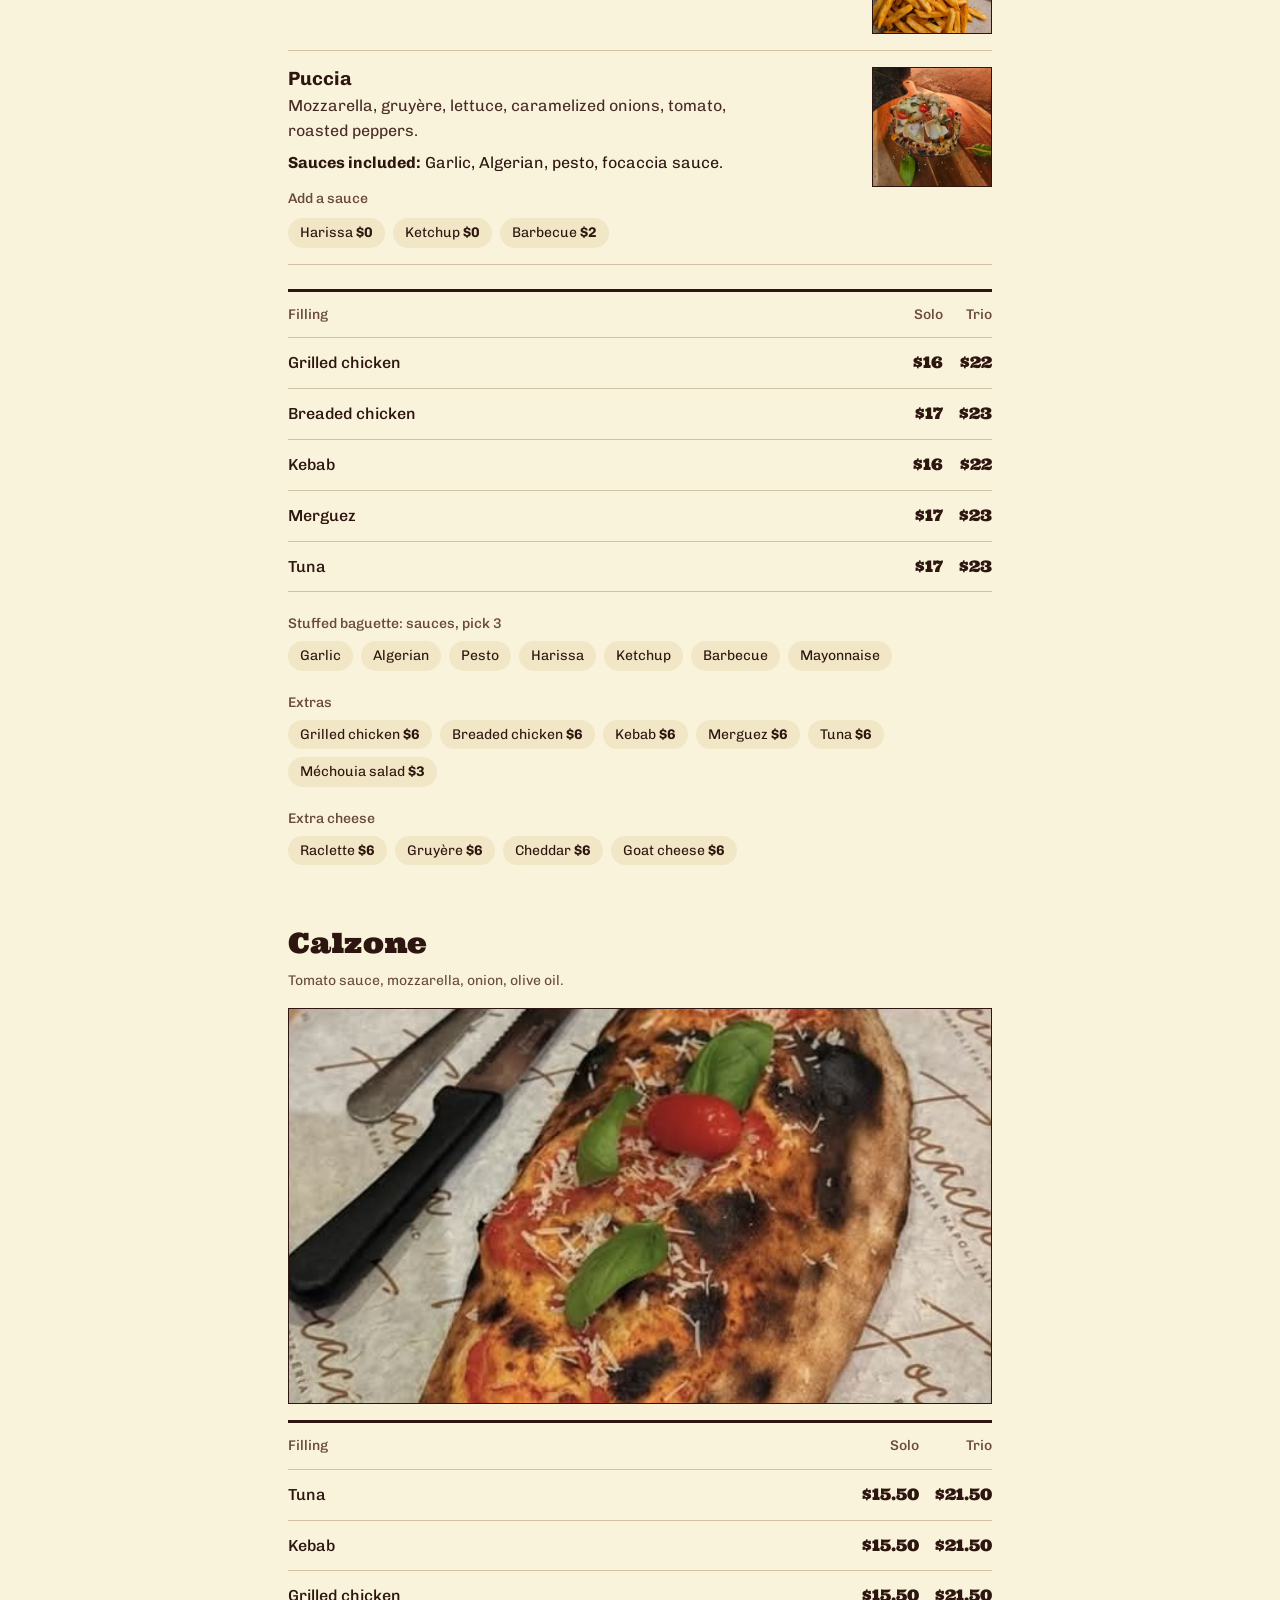
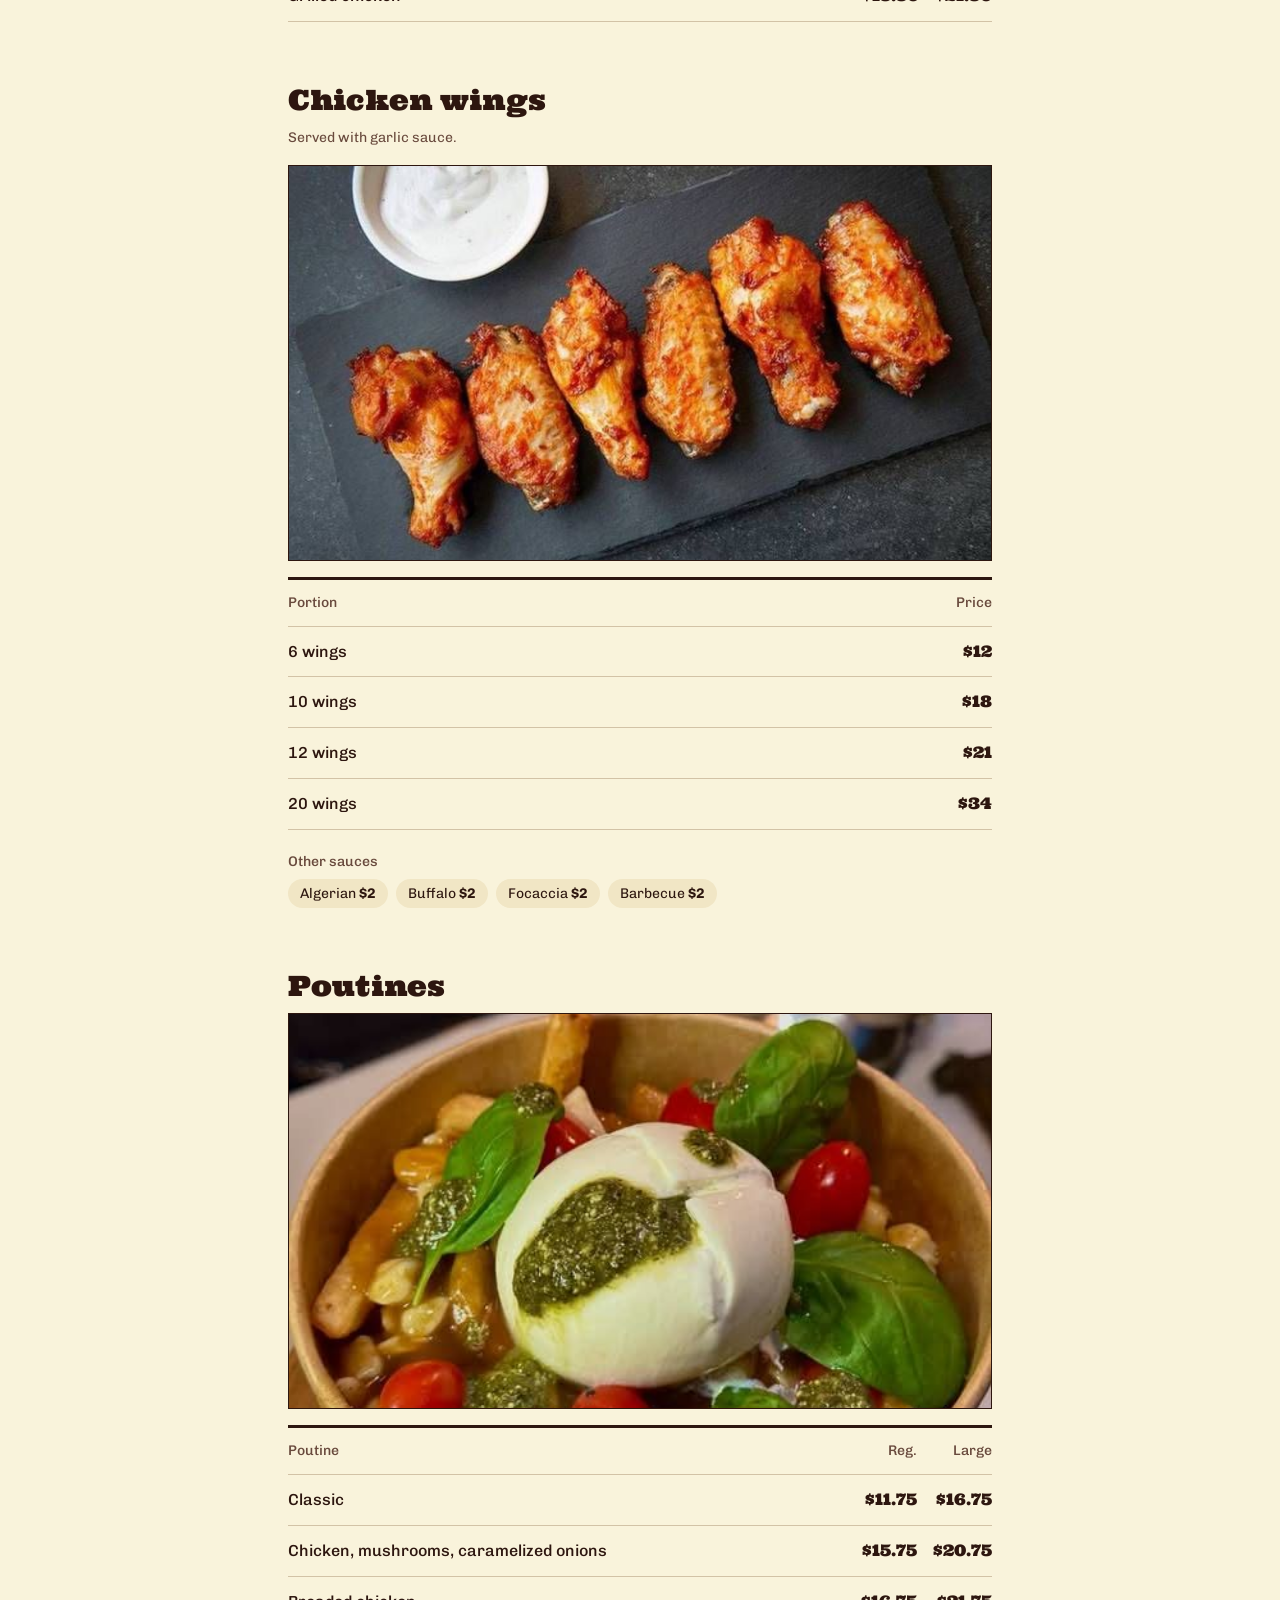
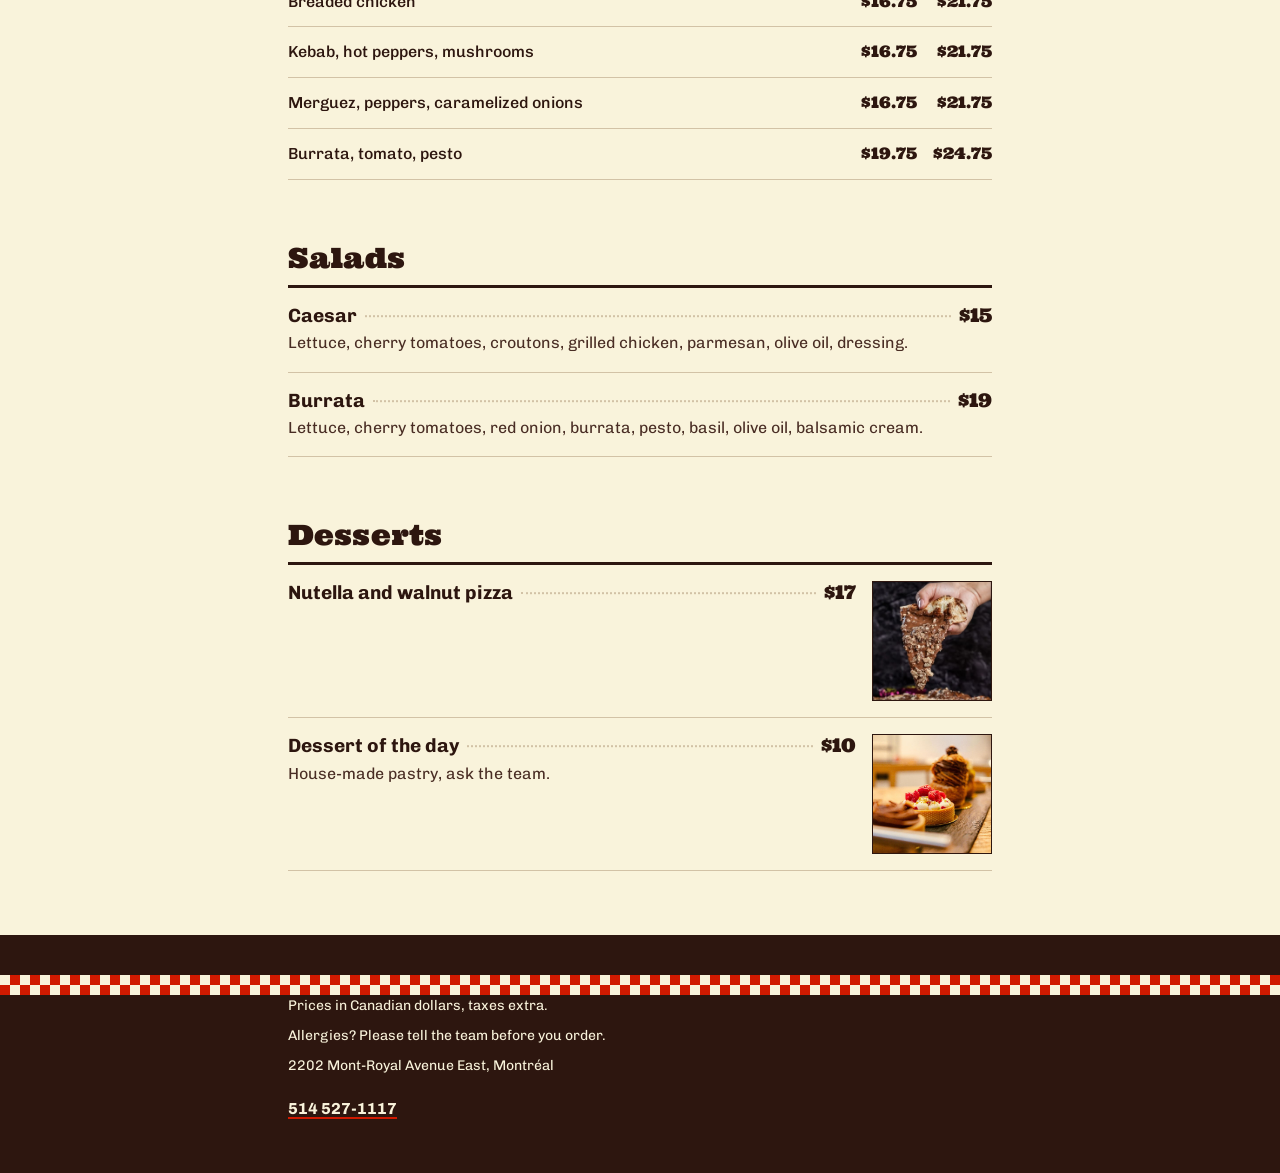
==== commit 39444b13: "Sandwichs : sauces incluses et sauces en plus pour le Makloub et la Puccia Co-Authored-By: Claude Op" ====
--- a/docs/en.html
+++ b/docs/en.html
@@ -23,7 +23,7 @@
 <nav class="container cat-grid-wrap" aria-label="Go to a category"><ul class="cat-grid"><li><a href="#pizzas"><img class="cat-photo" src="img/pizzas-margherita.jpg" alt="" width="550" height="544" decoding="async"><span>Pizzas</span></a></li><li><a href="#partager"><img class="cat-photo" src="img/photos-plats-pizza-kilometre.jpg" alt="" width="640" height="800" decoding="async"><span>To share</span></a></li><li><a href="#chef"><img class="cat-photo" src="img/el-flouka-el-flouka.jpg" alt="" width="550" height="733" decoding="async"><span>Chef’s creations</span></a></li><li><a href="#sandwichs"><img class="cat-photo" src="img/sandwichs-makloub-poulet-grille.jpg" alt="" width="640" height="440" decoding="async"><span>Sandwiches</span></a></li><li><a href="#calzone"><img class="cat-photo" src="img/calzone-calzone-au-thon.jpg" alt="" width="550" height="574" decoding="async"><span>Calzone</span></a></li><li><a href="#ailes"><img class="cat-photo" src="img/ailes-de-poulet-6-ailes-de-poulet.jpg" alt="" width="733" height="440" decoding="async"><span>Chicken wings</span></a></li><li><a href="#poutines"><img class="cat-photo" src="img/poutines-poutine-burrata-tomate-et-sauce-pesto.jpg" alt="" width="550" height="689" decoding="async"><span>Poutines</span></a></li><li><a href="#salades"><img class="cat-photo" src="img/photos-plats-salade-burrata-bol.jpg" alt="" width="800" height="800" decoding="async"><span>Salads</span></a></li><li><a href="#desserts"><img class="cat-photo" src="img/pizzas-pizza-nutella-et-noix.jpg" alt="" width="550" height="639" decoding="async"><span>Desserts</span></a></li></ul></nav>
 <nav class="tabs" aria-label="Menu categories"><ul class="container"><li><a href="#pizzas">Pizzas</a></li><li><a href="#partager">To share</a></li><li><a href="#chef">Chef’s creations</a></li><li><a href="#sandwichs">Sandwiches</a></li><li><a href="#calzone">Calzone</a></li><li><a href="#ailes">Chicken wings</a></li><li><a href="#poutines">Poutines</a></li><li><a href="#salades">Salads</a></li><li><a href="#desserts">Desserts</a></li></ul></nav>
 <main class="container">
-<section id="pizzas" class="round" aria-labelledby="h-pizzas"><h2 id="h-pizzas">Pizzas</h2><p class="note">Dough rested over 24 hours, baked in a wood-fired oven.</p><ul class="rows"><li class="row has-photo"><div class="row-text"><div class="row-head"><h3>Margherita</h3><span class="leader" aria-hidden="true"></span><div class="prices"><span class="price">$18</span></div></div><p class="desc">San Marzano PDO tomato sauce, mozzarella, fior di latte, Grana Padano, basil, oregano, olive oil.</p><p class="extra">Add burrata for $8 more</p></div><img class="photo" src="img/pizzas-margherita.jpg" alt="" width="550" height="544" loading="lazy" decoding="async"></li><li class="row has-photo"><div class="row-text"><div class="row-head"><h3>Tonno</h3><span class="leader" aria-hidden="true"></span><div class="prices"><span class="price">$22</span></div></div><p class="desc">San Marzano PDO tomato sauce, mozzarella, fior di latte, whole tuna, cherry tomatoes, olives, arugula, olive oil.</p></div><img class="photo" src="img/pizzas-tonno.jpg" alt="" width="373" height="800" loading="lazy" decoding="async"></li><li class="row has-photo"><div class="row-text"><div class="row-head"><h3>Pepperoni</h3><span class="leader" aria-hidden="true"></span><div class="prices"><span class="price">$22</span></div></div><p class="desc">San Marzano PDO tomato sauce, mozzarella, fior di latte, pepperoni, Parmigiano Reggiano, arugula, olive oil.</p></div><img class="photo" src="img/pizzas-pepperoni.jpg" alt="" width="550" height="689" loading="lazy" decoding="async"></li><li class="row has-photo"><div class="row-text"><div class="row-head"><h3>Burrattina</h3><span class="leader" aria-hidden="true"></span><div class="prices"><span class="price">$28</span></div></div><p class="desc">San Marzano PDO tomato sauce, mozzarella, fior di latte, Parmigiano Reggiano, burrata, pesto, basil, arugula, cherry tomatoes, olive oil.</p></div><img class="photo" src="img/pizzas-burrattina.jpg" alt="" width="533" height="800" loading="lazy" decoding="async"></li><li class="row has-photo"><div class="row-text"><div class="row-head"><h3>Siciliana</h3><span class="leader" aria-hidden="true"></span><div class="prices"><span class="price">$21</span></div></div><p class="desc">San Marzano PDO tomato sauce, fior di latte, anchovies, capers, basil, olive oil.</p></div><img class="photo" src="img/pizzas-napoli.jpg" alt="" width="660" height="440" loading="lazy" decoding="async"></li><li class="row has-photo"><div class="row-text"><div class="row-head"><h3>Pollo</h3><span class="leader" aria-hidden="true"></span><div class="prices"><span class="price">$24</span></div></div><p class="desc">White sauce, mozzarella, fior di latte, Grana Padano, chicken, mushrooms, arugula, olive oil.</p></div><img class="photo" src="img/pizzas-pollo.jpg" alt="" width="798" height="400" loading="lazy" decoding="async"></li><li class="row has-photo"><div class="row-text"><div class="row-head"><h3>Bovina</h3><span class="leader" aria-hidden="true"></span><div class="prices"><span class="price">$23</span></div></div><p class="desc">San Marzano PDO tomato sauce, mozzarella, fior di latte, Parmigiano Reggiano, ground beef, hot peppers, onions.</p></div><img class="photo" src="img/pizzas-bovina.jpg" alt="" width="373" height="800" loading="lazy" decoding="async"></li><li class="row has-photo"><div class="row-text"><div class="row-head"><h3>Salmone</h3><span class="leader" aria-hidden="true"></span><div class="prices"><span class="price">$25</span></div></div><p class="desc">White sauce, mozzarella, fior di latte, smoked salmon, balsamic cream, pesto, walnuts.</p></div><img class="photo" src="img/pizzas-salmone.jpg" alt="" width="550" height="488" loading="lazy" decoding="async"></li><li class="row has-photo"><div class="row-text"><div class="row-head"><h3>The Vegetarian</h3><span class="leader" aria-hidden="true"></span><div class="prices"><span class="price">$21</span></div></div><p class="desc">San Marzano PDO tomato sauce, mozzarella, fior di latte, vegetables of the day, olive oil.</p></div><img class="photo" src="img/pizzas-la-vegetarienne.jpg" alt="" width="550" height="584" loading="lazy" decoding="async"></li><li class="row"><div class="row-text"><div class="row-head"><h3>La Capra</h3><span class="leader" aria-hidden="true"></span><div class="prices"><span class="price">$23</span></div></div><p class="desc">Ricotta cream, mozzarella, fior di latte, goat cheese, honey, walnuts.</p></div></li><li class="row has-photo"><div class="row-text"><div class="row-head"><h3>Norma</h3><span class="leader" aria-hidden="true"></span><div class="prices"><span class="price">$23</span></div></div><p class="desc">San Marzano PDO tomato sauce, mozzarella, fior di latte, Grana Padano, roasted eggplant, basil, cherry tomatoes, oregano, olive oil.</p></div><img class="photo" src="img/pizzas-norma.jpg" alt="" width="550" height="465" loading="lazy" decoding="async"></li><li class="row has-photo"><div class="row-text"><div class="row-head"><h3>Mortadella</h3><span class="leader" aria-hidden="true"></span><div class="prices"><span class="price">$24</span></div></div><p class="desc">Ricotta cream, mozzarella, fior di latte, basil, crushed pistachios, olive oil.</p></div><img class="photo" src="img/pizzas-mortadella.jpg" alt="" width="573" height="440" loading="lazy" decoding="async"></li><li class="row has-photo"><div class="row-text"><div class="row-head"><h3>Gamberetti</h3><span class="leader" aria-hidden="true"></span><div class="prices"><span class="price">$25</span></div></div><p class="desc">White sauce, mozzarella, fior di latte, Grana Padano, shrimp, pesto, cherry tomatoes, basil, arugula.</p></div><img class="photo" src="img/pizzas-gamberetti.jpg" alt="" width="550" height="550" loading="lazy" decoding="async"></li><li class="row has-photo"><div class="row-text"><div class="row-head"><h3>Angeli &amp; Demoni</h3><span class="leader" aria-hidden="true"></span><div class="prices"><span class="price">$24</span></div></div><p class="desc">San Marzano PDO tomato sauce, mozzarella, fior di latte, Parmigiano Reggiano, stracciatella, roasted peppers, red onions, basil.</p></div><img class="photo" src="img/pizzas-angeli-demoni.jpg" alt="" width="506" height="800" loading="lazy" decoding="async"></li><li class="row has-photo"><div class="row-text"><div class="row-head"><h3>7 Fromaggi</h3><span class="leader" aria-hidden="true"></span><div class="prices"><span class="price">$25</span></div></div><p class="desc">White sauce, mozzarella, fior di latte, gorgonzola, goat cheese, Parmigiano Reggiano, gruyère, raclette.</p></div><img class="photo" src="img/pizzas-7-fromaggi.jpg" alt="" width="550" height="733" loading="lazy" decoding="async"></li><li class="row"><div class="row-text"><div class="row-head"><h3>All Dressed</h3><span class="leader" aria-hidden="true"></span><div class="prices"><span class="price">$25</span></div></div><p class="desc">San Marzano PDO tomato sauce, mozzarella, fior di latte, Parmigiano Reggiano, pepperoni, peppers, onions, mushrooms.</p></div></li><li class="row"><div class="row-text"><div class="row-head"><h3>Chef’s pizza</h3><span class="leader" aria-hidden="true"></span><div class="prices"><span class="price">$32</span></div></div><p class="desc">San Marzano PDO tomato sauce, mozzarella, fior di latte, parmesan cream, burrata, mortadella, crushed pistachios, pesto rosso, basil.</p></div></li></ul></section><section id="partager" aria-labelledby="h-partager"><h2 id="h-partager">To share</h2><div class="poster"><div class="poster-text"><p class="poster-figure num">$270</p><h3 class="poster-name">Kilometre pizza</h3><p class="desc">The biggest pizza in Canada, for parties and long tables.</p></div><div class="screen" aria-hidden="true"></div><img class="photo" src="img/photos-plats-pizza-kilometre.jpg" alt="" width="640" height="800" loading="lazy" decoding="async"></div><ul class="rows"><li class="row"><div class="row-text"><div class="row-head"><h3>1-metre pizza</h3><span class="leader" aria-hidden="true"></span><div class="prices"><span class="price">$90</span></div></div><p class="desc">For a group or a birthday.</p></div></li><li class="row"><div class="row-text"><div class="row-head"><h3>Box Panuozzi Cosi</h3><span class="leader" aria-hidden="true"></span><div class="prices"><span class="price">$45</span></div></div><p class="desc">For 2: four mini Neapolitan sandwiches (grilled chicken, breaded chicken, kebab, tuna), fries and 2 drinks.</p></div></li></ul></section><section id="chef" aria-labelledby="h-chef"><h2 id="h-chef">Chef’s creations</h2><p class="note">Solo price, then as a trio.</p><ul class="rows"><li class="row has-photo"><div class="row-text"><div class="row-head"><h3>El Flouka</h3><span class="leader" aria-hidden="true"></span><div class="prices"><span class="price"><span class="visually-hidden">Solo </span>$21</span><span class="price-alt">Trio $27</span></div></div><p class="desc">Mozzarella-stuffed crust, tomato sauce, focaccia sauce, ricotta cream, fior di latte, harissa, breaded chicken, Parmigiano Reggiano, cherry tomatoes, arugula, pesto.</p></div><img class="photo" src="img/el-flouka-el-flouka.jpg" alt="" width="550" height="733" loading="lazy" decoding="async"></li><li class="row has-photo"><div class="row-text"><div class="row-head"><h3>El Napoletano</h3><span class="leader" aria-hidden="true"></span><div class="prices"><span class="price"><span class="visually-hidden">Solo </span>$21</span><span class="price-alt">Trio $27</span></div></div><p class="desc">Mortadella, burrata, fior di latte, cherry tomatoes, arugula, pesto, pistachio, balsamic cream.</p></div><img class="photo" src="img/el-flouka-el-napoletano.jpg" alt="" width="337" height="600" loading="lazy" decoding="async"></li></ul></section><section id="sandwichs" aria-labelledby="h-sandwichs"><h2 id="h-sandwichs">Sandwiches</h2><p class="note">Pick the bread, then the filling. Same prices for all three breads.</p><ul class="rows"><li class="row has-photo"><div class="row-text"><div class="row-head"><h3>Makloub</h3></div><p class="desc">Mozzarella, lettuce, tomato, roasted peppers, caramelized onions.</p></div><img class="photo" src="img/sandwichs-makloub-poulet-grille.jpg" alt="" width="640" height="440" loading="lazy" decoding="async"></li><li class="row has-photo"><div class="row-text"><div class="row-head"><h3>Stuffed baguette</h3></div><p class="desc">White sauce, mozzarella, cheddar, harissa.</p></div><img class="photo" src="img/sandwichs-baguette-farcie-poulet-grille.jpg" alt="" width="564" height="440" loading="lazy" decoding="async"></li><li class="row has-photo"><div class="row-text"><div class="row-head"><h3>Puccia</h3></div><p class="desc">Focaccia sauce, mozzarella, gruyère, lettuce, caramelized onions, tomato, roasted peppers.</p></div><img class="photo" src="img/sandwichs-sandwich-puccia-poulet-grille.jpg" alt="" width="550" height="541" loading="lazy" decoding="async"></li></ul><table class="prices-table"><thead><tr><th scope="col">Filling</th><th scope="col" class="num">Solo</th><th scope="col" class="num">Trio</th></tr></thead><tbody><tr><th scope="row">Grilled chicken</th><td class="num">$16</td><td class="num">$22</td></tr><tr><th scope="row">Breaded chicken</th><td class="num">$17</td><td class="num">$23</td></tr><tr><th scope="row">Kebab</th><td class="num">$16</td><td class="num">$22</td></tr><tr><th scope="row">Merguez</th><td class="num">$17</td><td class="num">$23</td></tr><tr><th scope="row">Tuna</th><td class="num">$17</td><td class="num">$23</td></tr></tbody></table><div class="extras"><h3>Sauces, pick 3</h3><ul class="chips"><li>Garlic</li><li>Algerian</li><li>Pesto</li><li>Harissa</li><li>Ketchup</li><li>Barbecue</li><li>Mayonnaise</li></ul></div><div class="extras"><h3>Extras</h3><ul class="chips"><li>Grilled chicken <span class="num">$6</span></li><li>Breaded chicken <span class="num">$6</span></li><li>Kebab <span class="num">$6</span></li><li>Merguez <span class="num">$6</span></li><li>Tuna <span class="num">$6</span></li><li>Méchouia salad <span class="num">$3</span></li></ul></div><div class="extras"><h3>Extra cheese</h3><ul class="chips"><li>Raclette <span class="num">$6</span></li><li>Gruyère <span class="num">$6</span></li><li>Cheddar <span class="num">$6</span></li><li>Goat cheese <span class="num">$6</span></li></ul></div></section><section id="calzone" aria-labelledby="h-calzone"><h2 id="h-calzone">Calzone</h2><p class="note">Tomato sauce, mozzarella, onion, olive oil.</p><img class="photo photo-wide" src="img/calzone-calzone-au-thon.jpg" alt="" width="550" height="574" loading="lazy" decoding="async"><table class="prices-table"><thead><tr><th scope="col">Filling</th><th scope="col" class="num">Solo</th><th scope="col" class="num">Trio</th></tr></thead><tbody><tr><th scope="row">Tuna</th><td class="num">$15.50</td><td class="num">$21.50</td></tr><tr><th scope="row">Kebab</th><td class="num">$15.50</td><td class="num">$21.50</td></tr><tr><th scope="row">Grilled chicken</th><td class="num">$15.50</td><td class="num">$21.50</td></tr></tbody></table></section><section id="ailes" aria-labelledby="h-ailes"><h2 id="h-ailes">Chicken wings</h2><p class="note">Served with garlic sauce.</p><img class="photo photo-wide" src="img/ailes-de-poulet-6-ailes-de-poulet.jpg" alt="" width="733" height="440" loading="lazy" decoding="async"><table class="prices-table"><thead><tr><th scope="col">Portion</th><th scope="col" class="num">Price</th></tr></thead><tbody><tr><th scope="row">6 wings</th><td class="num">$12</td></tr><tr><th scope="row">10 wings</th><td class="num">$18</td></tr><tr><th scope="row">12 wings</th><td class="num">$21</td></tr><tr><th scope="row">20 wings</th><td class="num">$34</td></tr></tbody></table><div class="extras"><h3>Other sauces</h3><ul class="chips"><li>Algerian <span class="num">$2</span></li><li>Buffalo <span class="num">$2</span></li><li>Focaccia <span class="num">$2</span></li><li>Barbecue <span class="num">$2</span></li></ul></div></section><section id="poutines" aria-labelledby="h-poutines"><h2 id="h-poutines">Poutines</h2><img class="photo photo-wide" src="img/poutines-poutine-burrata-tomate-et-sauce-pesto.jpg" alt="" width="550" height="689" loading="lazy" decoding="async"><table class="prices-table"><thead><tr><th scope="col">Poutine</th><th scope="col" class="num">Reg.</th><th scope="col" class="num">Large</th></tr></thead><tbody><tr><th scope="row">Classic</th><td class="num">$11.75</td><td class="num">$16.75</td></tr><tr><th scope="row">Chicken, mushrooms, caramelized onions</th><td class="num">$15.75</td><td class="num">$20.75</td></tr><tr><th scope="row">Breaded chicken</th><td class="num">$16.75</td><td class="num">$21.75</td></tr><tr><th scope="row">Kebab, hot peppers, mushrooms</th><td class="num">$16.75</td><td class="num">$21.75</td></tr><tr><th scope="row">Merguez, peppers, caramelized onions</th><td class="num">$16.75</td><td class="num">$21.75</td></tr><tr><th scope="row">Burrata, tomato, pesto</th><td class="num">$19.75</td><td class="num">$24.75</td></tr></tbody></table></section><section id="salades" aria-labelledby="h-salades"><h2 id="h-salades">Salads</h2><ul class="rows"><li class="row"><div class="row-text"><div class="row-head"><h3>Caesar</h3><span class="leader" aria-hidden="true"></span><div class="prices"><span class="price">$15</span></div></div><p class="desc">Lettuce, cherry tomatoes, croutons, grilled chicken, parmesan, olive oil, dressing.</p></div></li><li class="row"><div class="row-text"><div class="row-head"><h3>Burrata</h3><span class="leader" aria-hidden="true"></span><div class="prices"><span class="price">$19</span></div></div><p class="desc">Lettuce, cherry tomatoes, red onion, burrata, pesto, basil, olive oil, balsamic cream.</p></div></li></ul></section><section id="desserts" aria-labelledby="h-desserts"><h2 id="h-desserts">Desserts</h2><ul class="rows"><li class="row has-photo"><div class="row-text"><div class="row-head"><h3>Nutella and walnut pizza</h3><span class="leader" aria-hidden="true"></span><div class="prices"><span class="price">$17</span></div></div></div><img class="photo" src="img/pizzas-pizza-nutella-et-noix.jpg" alt="" width="550" height="639" loading="lazy" decoding="async"></li><li class="row has-photo"><div class="row-text"><div class="row-head"><h3>Dessert of the day</h3><span class="leader" aria-hidden="true"></span><div class="prices"><span class="price">$10</span></div></div><p class="desc">House-made pastry, ask the team.</p></div><img class="photo" src="img/photos-plats-desserts-maison.jpg" alt="" width="800" height="798" loading="lazy" decoding="async"></li></ul></section>
+<section id="pizzas" class="round" aria-labelledby="h-pizzas"><h2 id="h-pizzas">Pizzas</h2><p class="note">Dough rested over 24 hours, baked in a wood-fired oven.</p><ul class="rows"><li class="row has-photo"><div class="row-text"><div class="row-head"><h3>Margherita</h3><span class="leader" aria-hidden="true"></span><div class="prices"><span class="price">$18</span></div></div><p class="desc">San Marzano PDO tomato sauce, mozzarella, fior di latte, Grana Padano, basil, oregano, olive oil.</p><p class="extra">Add burrata for $8 more</p></div><img class="photo" src="img/pizzas-margherita.jpg" alt="" width="550" height="544" loading="lazy" decoding="async"></li><li class="row has-photo"><div class="row-text"><div class="row-head"><h3>Tonno</h3><span class="leader" aria-hidden="true"></span><div class="prices"><span class="price">$22</span></div></div><p class="desc">San Marzano PDO tomato sauce, mozzarella, fior di latte, whole tuna, cherry tomatoes, olives, arugula, olive oil.</p></div><img class="photo" src="img/pizzas-tonno.jpg" alt="" width="373" height="800" loading="lazy" decoding="async"></li><li class="row has-photo"><div class="row-text"><div class="row-head"><h3>Pepperoni</h3><span class="leader" aria-hidden="true"></span><div class="prices"><span class="price">$22</span></div></div><p class="desc">San Marzano PDO tomato sauce, mozzarella, fior di latte, pepperoni, Parmigiano Reggiano, arugula, olive oil.</p></div><img class="photo" src="img/pizzas-pepperoni.jpg" alt="" width="550" height="689" loading="lazy" decoding="async"></li><li class="row has-photo"><div class="row-text"><div class="row-head"><h3>Burrattina</h3><span class="leader" aria-hidden="true"></span><div class="prices"><span class="price">$28</span></div></div><p class="desc">San Marzano PDO tomato sauce, mozzarella, fior di latte, Parmigiano Reggiano, burrata, pesto, basil, arugula, cherry tomatoes, olive oil.</p></div><img class="photo" src="img/pizzas-burrattina.jpg" alt="" width="533" height="800" loading="lazy" decoding="async"></li><li class="row has-photo"><div class="row-text"><div class="row-head"><h3>Siciliana</h3><span class="leader" aria-hidden="true"></span><div class="prices"><span class="price">$21</span></div></div><p class="desc">San Marzano PDO tomato sauce, fior di latte, anchovies, capers, basil, olive oil.</p></div><img class="photo" src="img/pizzas-napoli.jpg" alt="" width="660" height="440" loading="lazy" decoding="async"></li><li class="row has-photo"><div class="row-text"><div class="row-head"><h3>Pollo</h3><span class="leader" aria-hidden="true"></span><div class="prices"><span class="price">$24</span></div></div><p class="desc">White sauce, mozzarella, fior di latte, Grana Padano, chicken, mushrooms, arugula, olive oil.</p></div><img class="photo" src="img/pizzas-pollo.jpg" alt="" width="798" height="400" loading="lazy" decoding="async"></li><li class="row has-photo"><div class="row-text"><div class="row-head"><h3>Bovina</h3><span class="leader" aria-hidden="true"></span><div class="prices"><span class="price">$23</span></div></div><p class="desc">San Marzano PDO tomato sauce, mozzarella, fior di latte, Parmigiano Reggiano, ground beef, hot peppers, onions.</p></div><img class="photo" src="img/pizzas-bovina.jpg" alt="" width="373" height="800" loading="lazy" decoding="async"></li><li class="row has-photo"><div class="row-text"><div class="row-head"><h3>Salmone</h3><span class="leader" aria-hidden="true"></span><div class="prices"><span class="price">$25</span></div></div><p class="desc">White sauce, mozzarella, fior di latte, smoked salmon, balsamic cream, pesto, walnuts.</p></div><img class="photo" src="img/pizzas-salmone.jpg" alt="" width="550" height="488" loading="lazy" decoding="async"></li><li class="row has-photo"><div class="row-text"><div class="row-head"><h3>The Vegetarian</h3><span class="leader" aria-hidden="true"></span><div class="prices"><span class="price">$21</span></div></div><p class="desc">San Marzano PDO tomato sauce, mozzarella, fior di latte, vegetables of the day, olive oil.</p></div><img class="photo" src="img/pizzas-la-vegetarienne.jpg" alt="" width="550" height="584" loading="lazy" decoding="async"></li><li class="row"><div class="row-text"><div class="row-head"><h3>La Capra</h3><span class="leader" aria-hidden="true"></span><div class="prices"><span class="price">$23</span></div></div><p class="desc">Ricotta cream, mozzarella, fior di latte, goat cheese, honey, walnuts.</p></div></li><li class="row has-photo"><div class="row-text"><div class="row-head"><h3>Norma</h3><span class="leader" aria-hidden="true"></span><div class="prices"><span class="price">$23</span></div></div><p class="desc">San Marzano PDO tomato sauce, mozzarella, fior di latte, Grana Padano, roasted eggplant, basil, cherry tomatoes, oregano, olive oil.</p></div><img class="photo" src="img/pizzas-norma.jpg" alt="" width="550" height="465" loading="lazy" decoding="async"></li><li class="row has-photo"><div class="row-text"><div class="row-head"><h3>Mortadella</h3><span class="leader" aria-hidden="true"></span><div class="prices"><span class="price">$24</span></div></div><p class="desc">Ricotta cream, mozzarella, fior di latte, basil, crushed pistachios, olive oil.</p></div><img class="photo" src="img/pizzas-mortadella.jpg" alt="" width="573" height="440" loading="lazy" decoding="async"></li><li class="row has-photo"><div class="row-text"><div class="row-head"><h3>Gamberetti</h3><span class="leader" aria-hidden="true"></span><div class="prices"><span class="price">$25</span></div></div><p class="desc">White sauce, mozzarella, fior di latte, Grana Padano, shrimp, pesto, cherry tomatoes, basil, arugula.</p></div><img class="photo" src="img/pizzas-gamberetti.jpg" alt="" width="550" height="550" loading="lazy" decoding="async"></li><li class="row has-photo"><div class="row-text"><div class="row-head"><h3>Angeli &amp; Demoni</h3><span class="leader" aria-hidden="true"></span><div class="prices"><span class="price">$24</span></div></div><p class="desc">San Marzano PDO tomato sauce, mozzarella, fior di latte, Parmigiano Reggiano, stracciatella, roasted peppers, red onions, basil.</p></div><img class="photo" src="img/pizzas-angeli-demoni.jpg" alt="" width="506" height="800" loading="lazy" decoding="async"></li><li class="row has-photo"><div class="row-text"><div class="row-head"><h3>7 Fromaggi</h3><span class="leader" aria-hidden="true"></span><div class="prices"><span class="price">$25</span></div></div><p class="desc">White sauce, mozzarella, fior di latte, gorgonzola, goat cheese, Parmigiano Reggiano, gruyère, raclette.</p></div><img class="photo" src="img/pizzas-7-fromaggi.jpg" alt="" width="550" height="733" loading="lazy" decoding="async"></li><li class="row"><div class="row-text"><div class="row-head"><h3>All Dressed</h3><span class="leader" aria-hidden="true"></span><div class="prices"><span class="price">$25</span></div></div><p class="desc">San Marzano PDO tomato sauce, mozzarella, fior di latte, Parmigiano Reggiano, pepperoni, peppers, onions, mushrooms.</p></div></li><li class="row"><div class="row-text"><div class="row-head"><h3>Chef’s pizza</h3><span class="leader" aria-hidden="true"></span><div class="prices"><span class="price">$32</span></div></div><p class="desc">San Marzano PDO tomato sauce, mozzarella, fior di latte, parmesan cream, burrata, mortadella, crushed pistachios, pesto rosso, basil.</p></div></li></ul></section><section id="partager" aria-labelledby="h-partager"><h2 id="h-partager">To share</h2><div class="poster"><div class="poster-text"><p class="poster-figure num">$270</p><h3 class="poster-name">Kilometre pizza</h3><p class="desc">The biggest pizza in Canada, for parties and long tables.</p></div><div class="screen" aria-hidden="true"></div><img class="photo" src="img/photos-plats-pizza-kilometre.jpg" alt="" width="640" height="800" loading="lazy" decoding="async"></div><ul class="rows"><li class="row"><div class="row-text"><div class="row-head"><h3>1-metre pizza</h3><span class="leader" aria-hidden="true"></span><div class="prices"><span class="price">$90</span></div></div><p class="desc">For a group or a birthday.</p></div></li><li class="row"><div class="row-text"><div class="row-head"><h3>Box Panuozzi Cosi</h3><span class="leader" aria-hidden="true"></span><div class="prices"><span class="price">$45</span></div></div><p class="desc">For 2: four mini Neapolitan sandwiches (grilled chicken, breaded chicken, kebab, tuna), fries and 2 drinks.</p></div></li></ul></section><section id="chef" aria-labelledby="h-chef"><h2 id="h-chef">Chef’s creations</h2><p class="note">Solo price, then as a trio.</p><ul class="rows"><li class="row has-photo"><div class="row-text"><div class="row-head"><h3>El Flouka</h3><span class="leader" aria-hidden="true"></span><div class="prices"><span class="price"><span class="visually-hidden">Solo </span>$21</span><span class="price-alt">Trio $27</span></div></div><p class="desc">Mozzarella-stuffed crust, tomato sauce, focaccia sauce, ricotta cream, fior di latte, harissa, breaded chicken, Parmigiano Reggiano, cherry tomatoes, arugula, pesto.</p></div><img class="photo" src="img/el-flouka-el-flouka.jpg" alt="" width="550" height="733" loading="lazy" decoding="async"></li><li class="row has-photo"><div class="row-text"><div class="row-head"><h3>El Napoletano</h3><span class="leader" aria-hidden="true"></span><div class="prices"><span class="price"><span class="visually-hidden">Solo </span>$21</span><span class="price-alt">Trio $27</span></div></div><p class="desc">Mortadella, burrata, fior di latte, cherry tomatoes, arugula, pesto, pistachio, balsamic cream.</p></div><img class="photo" src="img/el-flouka-el-napoletano.jpg" alt="" width="337" height="600" loading="lazy" decoding="async"></li></ul></section><section id="sandwichs" aria-labelledby="h-sandwichs"><h2 id="h-sandwichs">Sandwiches</h2><p class="note">Pick the bread, then the filling. Same prices for all three breads.</p><ul class="rows"><li class="row has-photo"><div class="row-text"><div class="row-head"><h3>Makloub</h3></div><p class="desc">Mozzarella, lettuce, tomato, roasted peppers, caramelized onions.</p><p class="sauces"><strong>Sauces included:</strong> Garlic, Algerian.</p><p class="sauces-add">Add a sauce</p><ul class="chips"><li>Harissa <span class="num">$0</span></li><li>Ketchup <span class="num">$0</span></li><li>Barbecue <span class="num">$2</span></li><li>Focaccia sauce <span class="num">$2</span></li><li>Pesto <span class="num">$2</span></li></ul></div><img class="photo" src="img/sandwichs-makloub-poulet-grille.jpg" alt="" width="640" height="440" loading="lazy" decoding="async"></li><li class="row has-photo"><div class="row-text"><div class="row-head"><h3>Stuffed baguette</h3></div><p class="desc">White sauce, mozzarella, cheddar, harissa.</p></div><img class="photo" src="img/sandwichs-baguette-farcie-poulet-grille.jpg" alt="" width="564" height="440" loading="lazy" decoding="async"></li><li class="row has-photo"><div class="row-text"><div class="row-head"><h3>Puccia</h3></div><p class="desc">Mozzarella, gruyère, lettuce, caramelized onions, tomato, roasted peppers.</p><p class="sauces"><strong>Sauces included:</strong> Garlic, Algerian, pesto, focaccia sauce.</p><p class="sauces-add">Add a sauce</p><ul class="chips"><li>Harissa <span class="num">$0</span></li><li>Ketchup <span class="num">$0</span></li><li>Barbecue <span class="num">$2</span></li></ul></div><img class="photo" src="img/sandwichs-sandwich-puccia-poulet-grille.jpg" alt="" width="550" height="541" loading="lazy" decoding="async"></li></ul><table class="prices-table"><thead><tr><th scope="col">Filling</th><th scope="col" class="num">Solo</th><th scope="col" class="num">Trio</th></tr></thead><tbody><tr><th scope="row">Grilled chicken</th><td class="num">$16</td><td class="num">$22</td></tr><tr><th scope="row">Breaded chicken</th><td class="num">$17</td><td class="num">$23</td></tr><tr><th scope="row">Kebab</th><td class="num">$16</td><td class="num">$22</td></tr><tr><th scope="row">Merguez</th><td class="num">$17</td><td class="num">$23</td></tr><tr><th scope="row">Tuna</th><td class="num">$17</td><td class="num">$23</td></tr></tbody></table><div class="extras"><h3>Stuffed baguette: sauces, pick 3</h3><ul class="chips"><li>Garlic</li><li>Algerian</li><li>Pesto</li><li>Harissa</li><li>Ketchup</li><li>Barbecue</li><li>Mayonnaise</li></ul></div><div class="extras"><h3>Extras</h3><ul class="chips"><li>Grilled chicken <span class="num">$6</span></li><li>Breaded chicken <span class="num">$6</span></li><li>Kebab <span class="num">$6</span></li><li>Merguez <span class="num">$6</span></li><li>Tuna <span class="num">$6</span></li><li>Méchouia salad <span class="num">$3</span></li></ul></div><div class="extras"><h3>Extra cheese</h3><ul class="chips"><li>Raclette <span class="num">$6</span></li><li>Gruyère <span class="num">$6</span></li><li>Cheddar <span class="num">$6</span></li><li>Goat cheese <span class="num">$6</span></li></ul></div></section><section id="calzone" aria-labelledby="h-calzone"><h2 id="h-calzone">Calzone</h2><p class="note">Tomato sauce, mozzarella, onion, olive oil.</p><img class="photo photo-wide" src="img/calzone-calzone-au-thon.jpg" alt="" width="550" height="574" loading="lazy" decoding="async"><table class="prices-table"><thead><tr><th scope="col">Filling</th><th scope="col" class="num">Solo</th><th scope="col" class="num">Trio</th></tr></thead><tbody><tr><th scope="row">Tuna</th><td class="num">$15.50</td><td class="num">$21.50</td></tr><tr><th scope="row">Kebab</th><td class="num">$15.50</td><td class="num">$21.50</td></tr><tr><th scope="row">Grilled chicken</th><td class="num">$15.50</td><td class="num">$21.50</td></tr></tbody></table></section><section id="ailes" aria-labelledby="h-ailes"><h2 id="h-ailes">Chicken wings</h2><p class="note">Served with garlic sauce.</p><img class="photo photo-wide" src="img/ailes-de-poulet-6-ailes-de-poulet.jpg" alt="" width="733" height="440" loading="lazy" decoding="async"><table class="prices-table"><thead><tr><th scope="col">Portion</th><th scope="col" class="num">Price</th></tr></thead><tbody><tr><th scope="row">6 wings</th><td class="num">$12</td></tr><tr><th scope="row">10 wings</th><td class="num">$18</td></tr><tr><th scope="row">12 wings</th><td class="num">$21</td></tr><tr><th scope="row">20 wings</th><td class="num">$34</td></tr></tbody></table><div class="extras"><h3>Other sauces</h3><ul class="chips"><li>Algerian <span class="num">$2</span></li><li>Buffalo <span class="num">$2</span></li><li>Focaccia <span class="num">$2</span></li><li>Barbecue <span class="num">$2</span></li></ul></div></section><section id="poutines" aria-labelledby="h-poutines"><h2 id="h-poutines">Poutines</h2><img class="photo photo-wide" src="img/poutines-poutine-burrata-tomate-et-sauce-pesto.jpg" alt="" width="550" height="689" loading="lazy" decoding="async"><table class="prices-table"><thead><tr><th scope="col">Poutine</th><th scope="col" class="num">Reg.</th><th scope="col" class="num">Large</th></tr></thead><tbody><tr><th scope="row">Classic</th><td class="num">$11.75</td><td class="num">$16.75</td></tr><tr><th scope="row">Chicken, mushrooms, caramelized onions</th><td class="num">$15.75</td><td class="num">$20.75</td></tr><tr><th scope="row">Breaded chicken</th><td class="num">$16.75</td><td class="num">$21.75</td></tr><tr><th scope="row">Kebab, hot peppers, mushrooms</th><td class="num">$16.75</td><td class="num">$21.75</td></tr><tr><th scope="row">Merguez, peppers, caramelized onions</th><td class="num">$16.75</td><td class="num">$21.75</td></tr><tr><th scope="row">Burrata, tomato, pesto</th><td class="num">$19.75</td><td class="num">$24.75</td></tr></tbody></table></section><section id="salades" aria-labelledby="h-salades"><h2 id="h-salades">Salads</h2><ul class="rows"><li class="row"><div class="row-text"><div class="row-head"><h3>Caesar</h3><span class="leader" aria-hidden="true"></span><div class="prices"><span class="price">$15</span></div></div><p class="desc">Lettuce, cherry tomatoes, croutons, grilled chicken, parmesan, olive oil, dressing.</p></div></li><li class="row"><div class="row-text"><div class="row-head"><h3>Burrata</h3><span class="leader" aria-hidden="true"></span><div class="prices"><span class="price">$19</span></div></div><p class="desc">Lettuce, cherry tomatoes, red onion, burrata, pesto, basil, olive oil, balsamic cream.</p></div></li></ul></section><section id="desserts" aria-labelledby="h-desserts"><h2 id="h-desserts">Desserts</h2><ul class="rows"><li class="row has-photo"><div class="row-text"><div class="row-head"><h3>Nutella and walnut pizza</h3><span class="leader" aria-hidden="true"></span><div class="prices"><span class="price">$17</span></div></div></div><img class="photo" src="img/pizzas-pizza-nutella-et-noix.jpg" alt="" width="550" height="639" loading="lazy" decoding="async"></li><li class="row has-photo"><div class="row-text"><div class="row-head"><h3>Dessert of the day</h3><span class="leader" aria-hidden="true"></span><div class="prices"><span class="price">$10</span></div></div><p class="desc">House-made pastry, ask the team.</p></div><img class="photo" src="img/photos-plats-desserts-maison.jpg" alt="" width="800" height="798" loading="lazy" decoding="async"></li></ul></section>
 </main>
 <footer class="foot">
   <div class="checker" aria-hidden="true"></div>
--- a/docs/styles.css
+++ b/docs/styles.css
@@ -97,6 +97,11 @@
 .prices-table td.num { font-family: var(--font-display); color: var(--color-ink); }
 .rows + .prices-table, .prices-table + .rows { margin-top: var(--space-lg); }
 
+/* Sauces per bread */
+.sauces { margin-top: var(--space-xs); font-size: var(--text-md); color: var(--color-ink); }
+.sauces strong { font-weight: 700; }
+.sauces-add { margin: var(--space-sm) 0 var(--space-xs); font-size: var(--text-sm); font-weight: 500; color: var(--color-muted); }
+
 /* Sauces and extras */
 .extras { margin-top: var(--space-lg); }
 .chips { display: flex; flex-wrap: wrap; gap: var(--space-xs); list-style: none; margin: 0; padding: 0; }
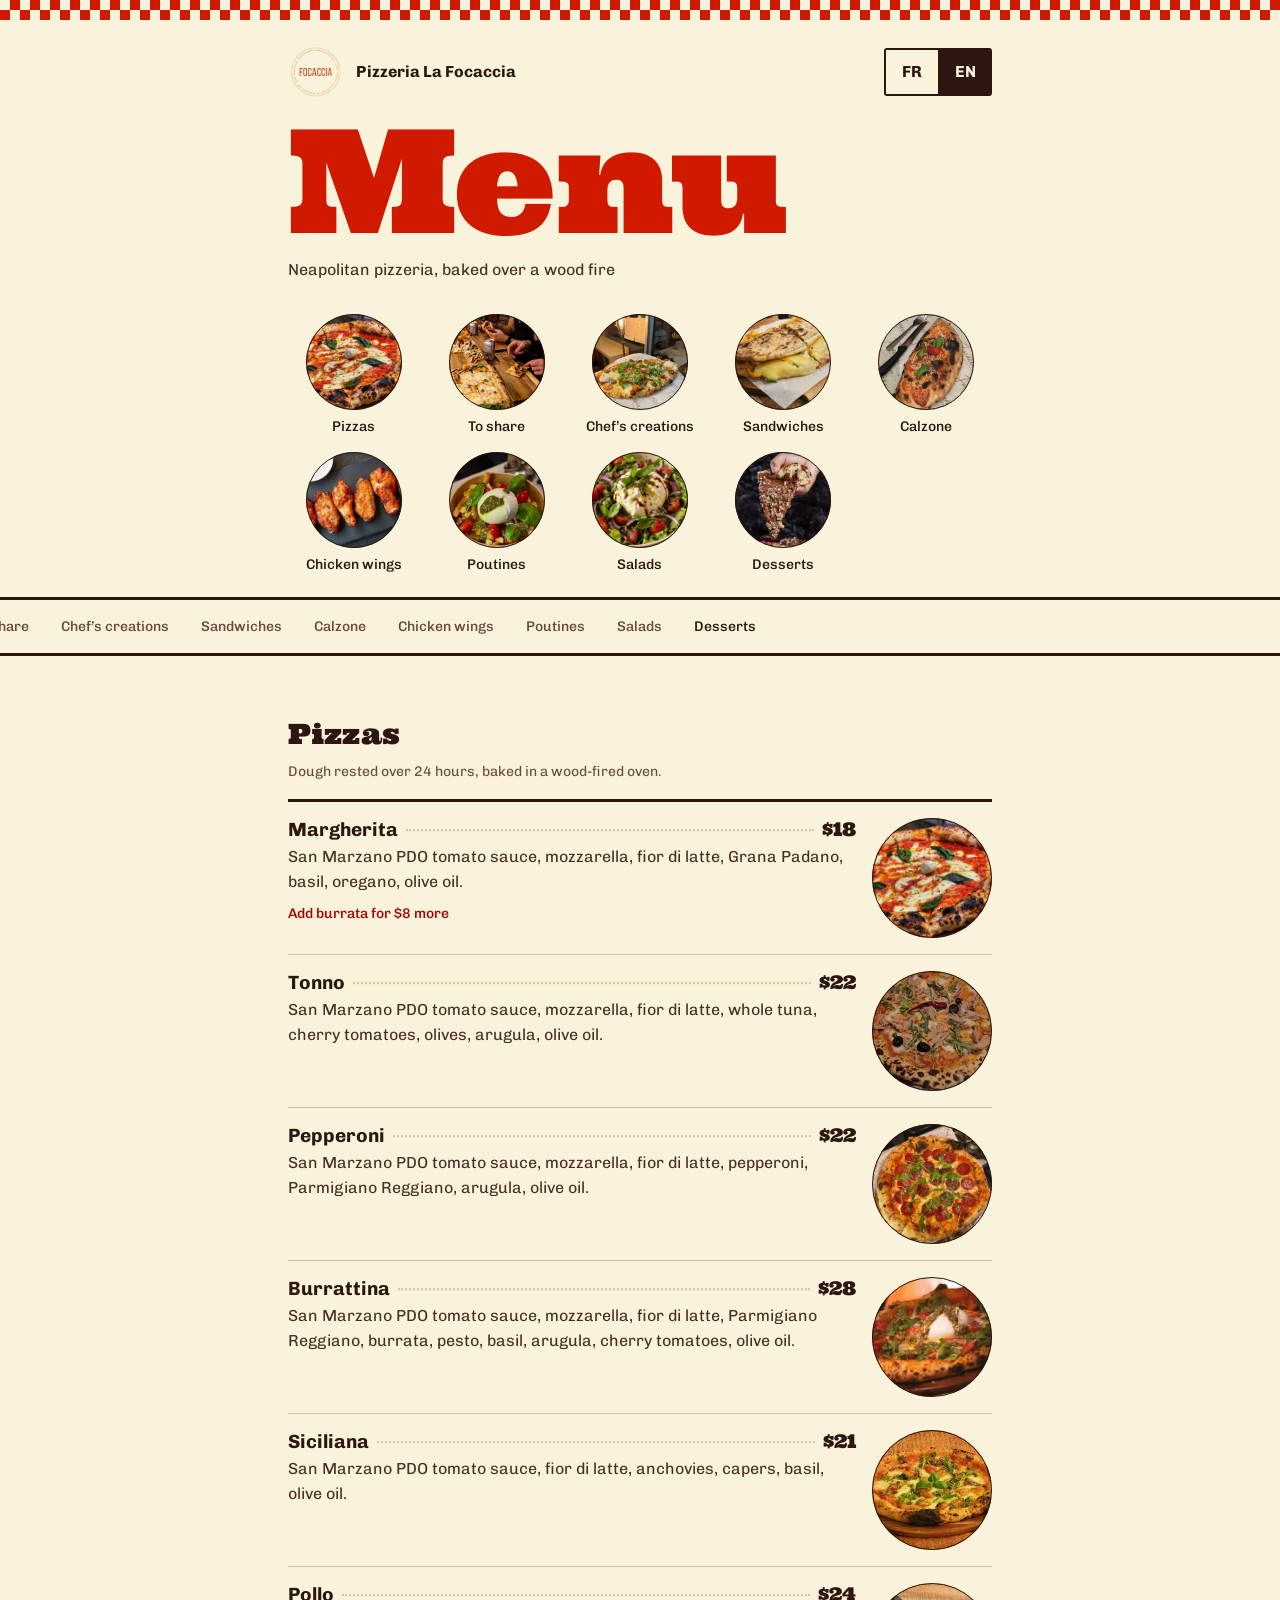
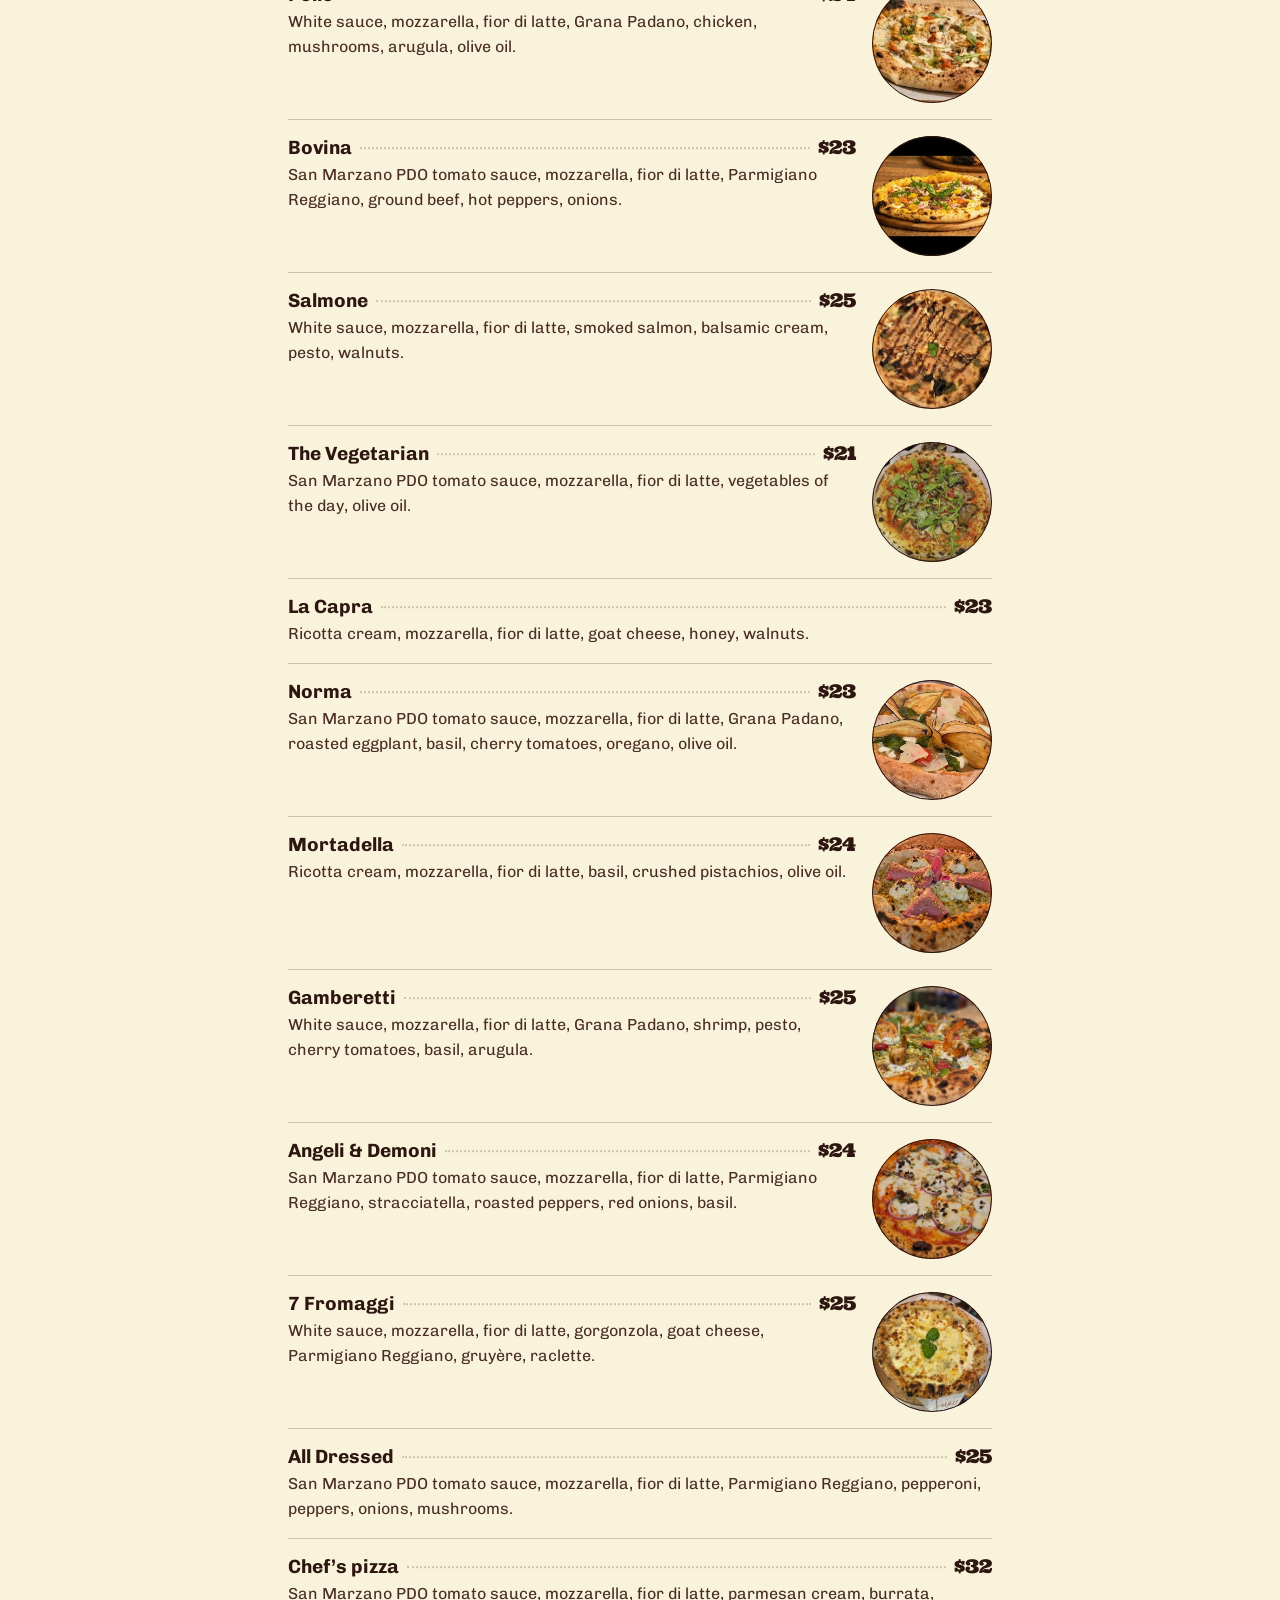
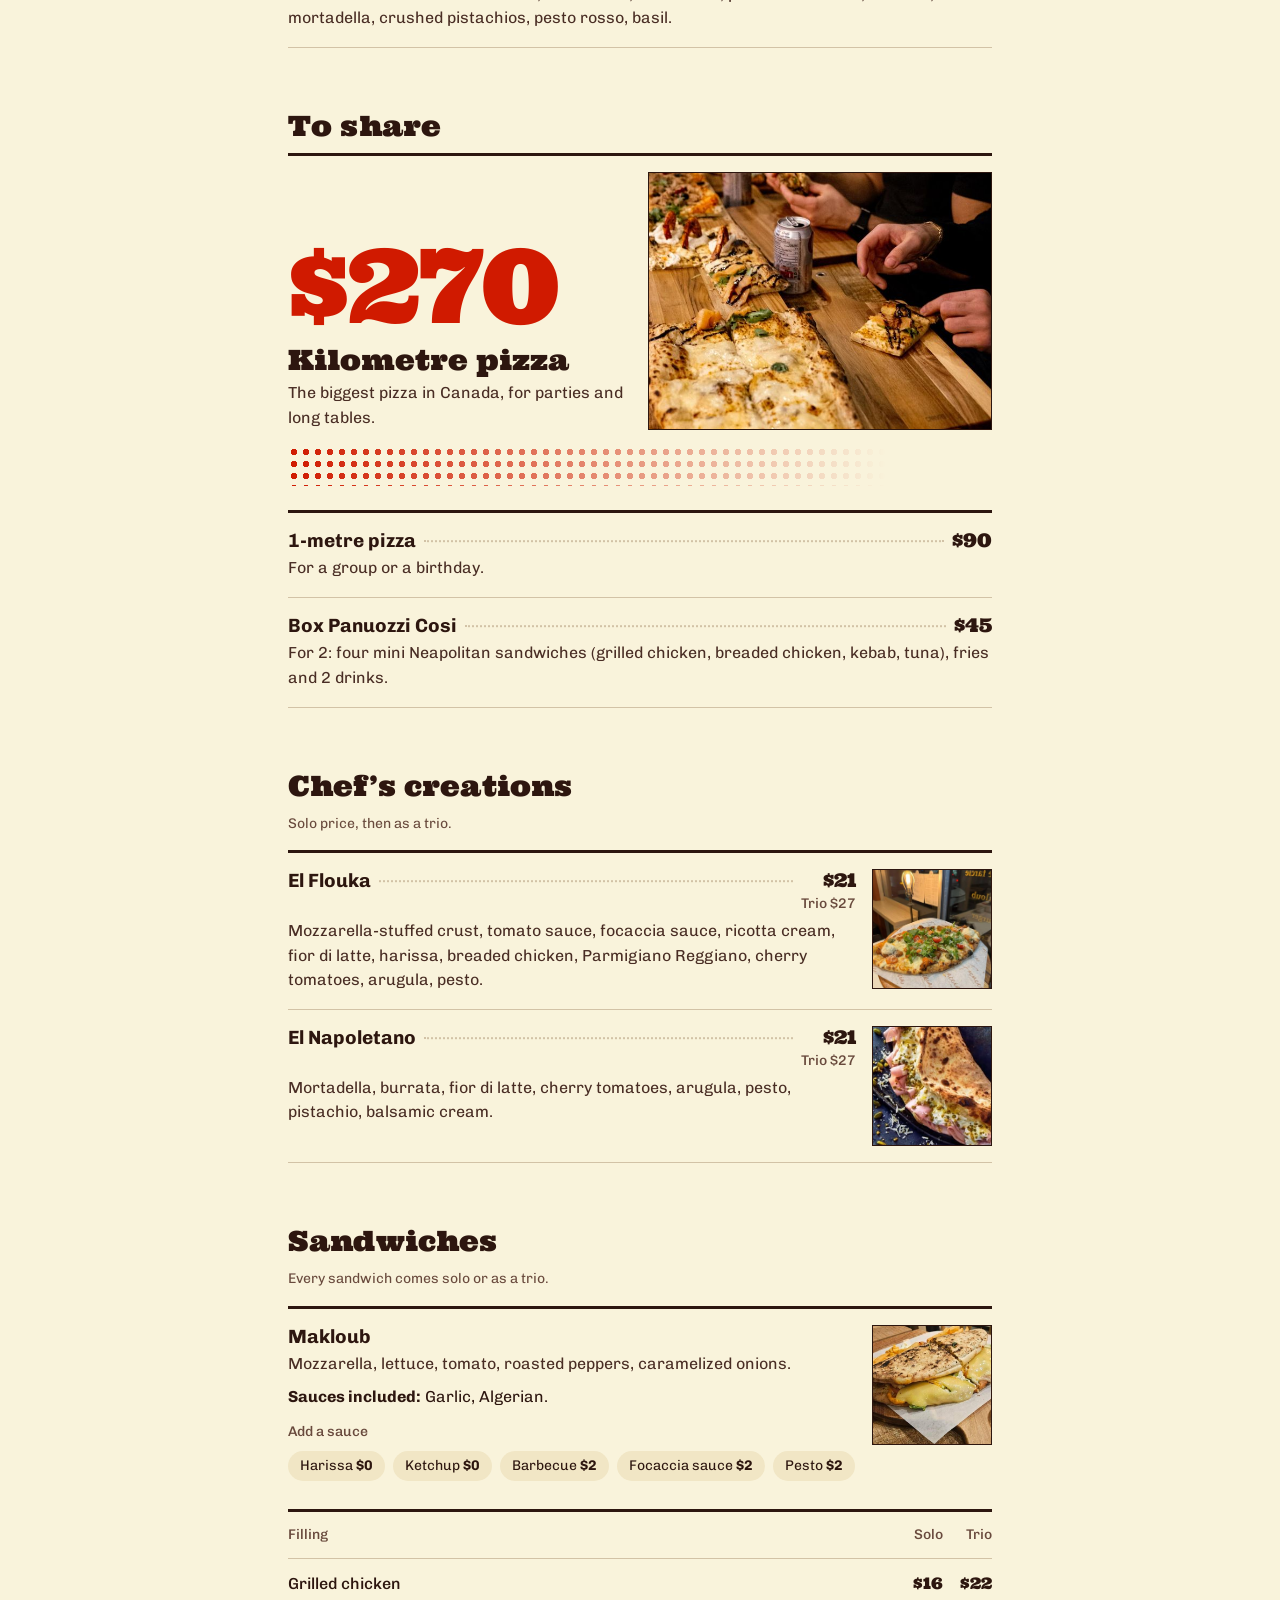
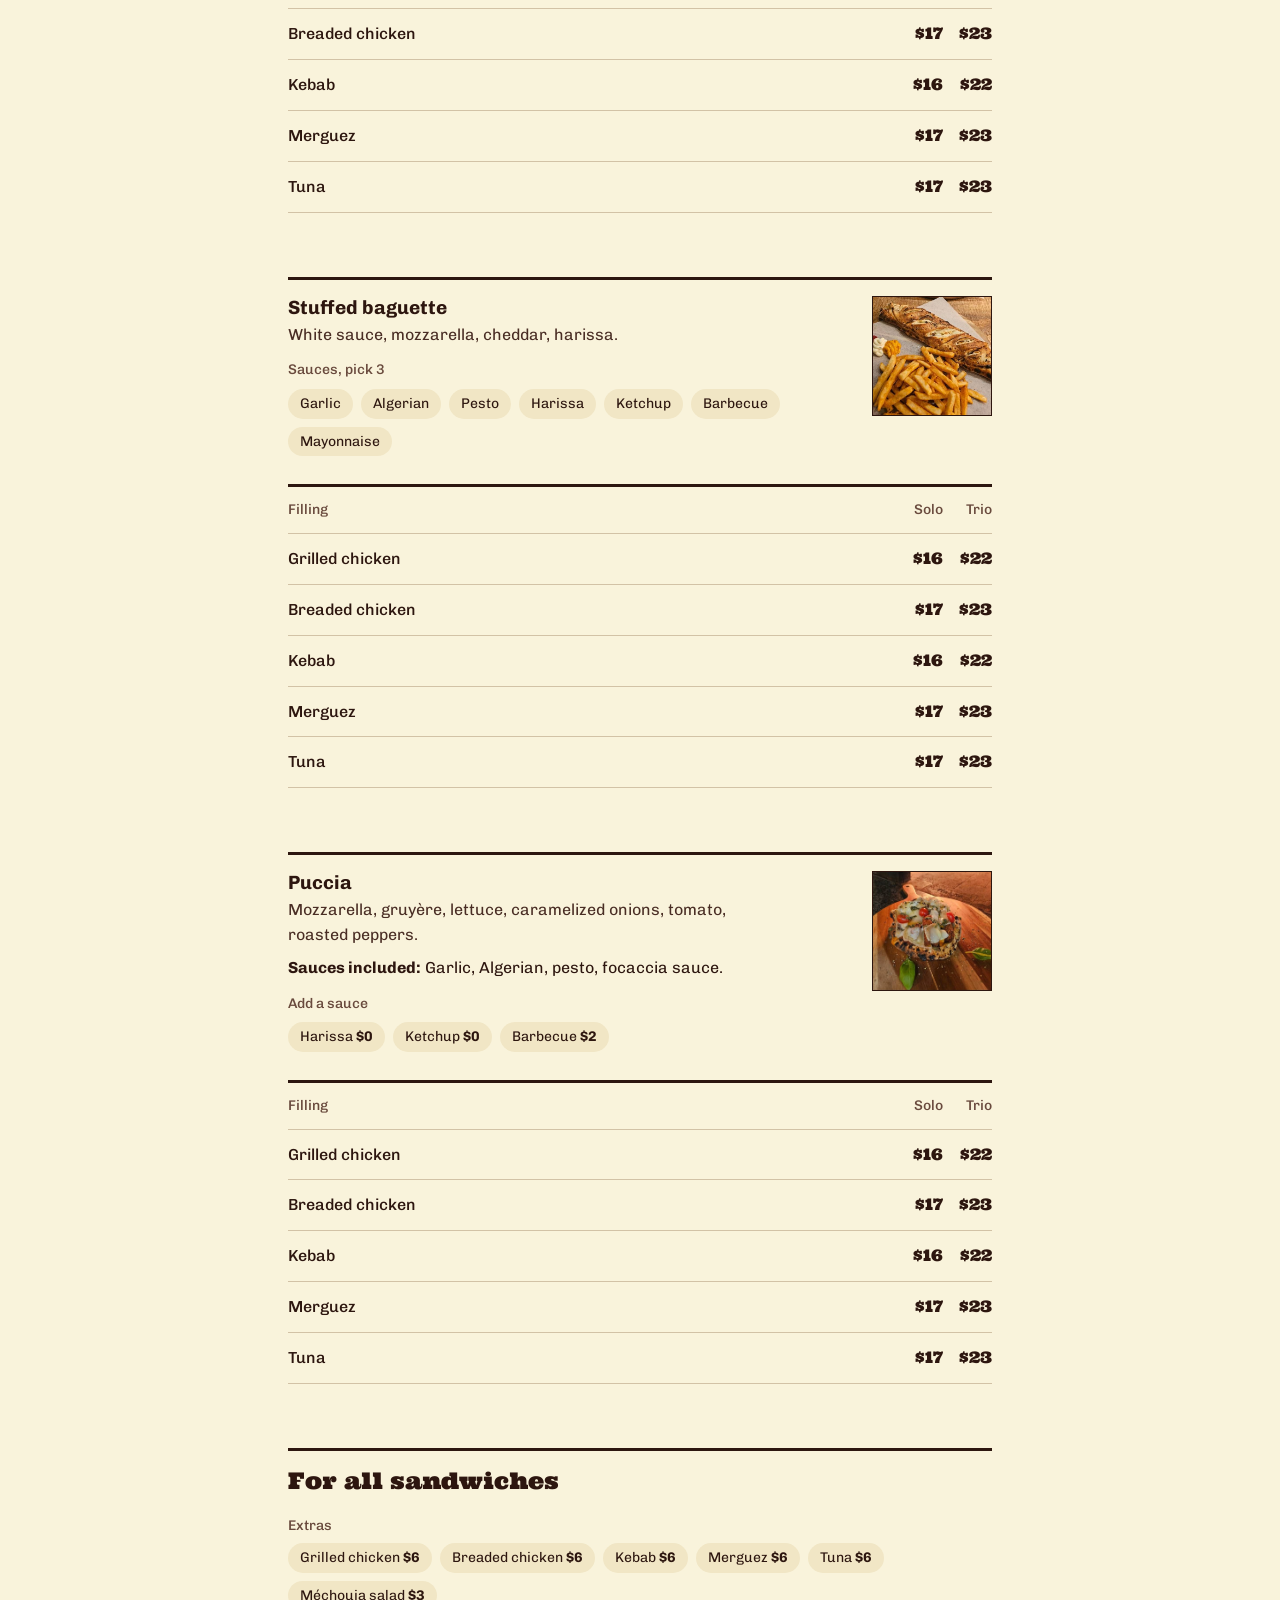
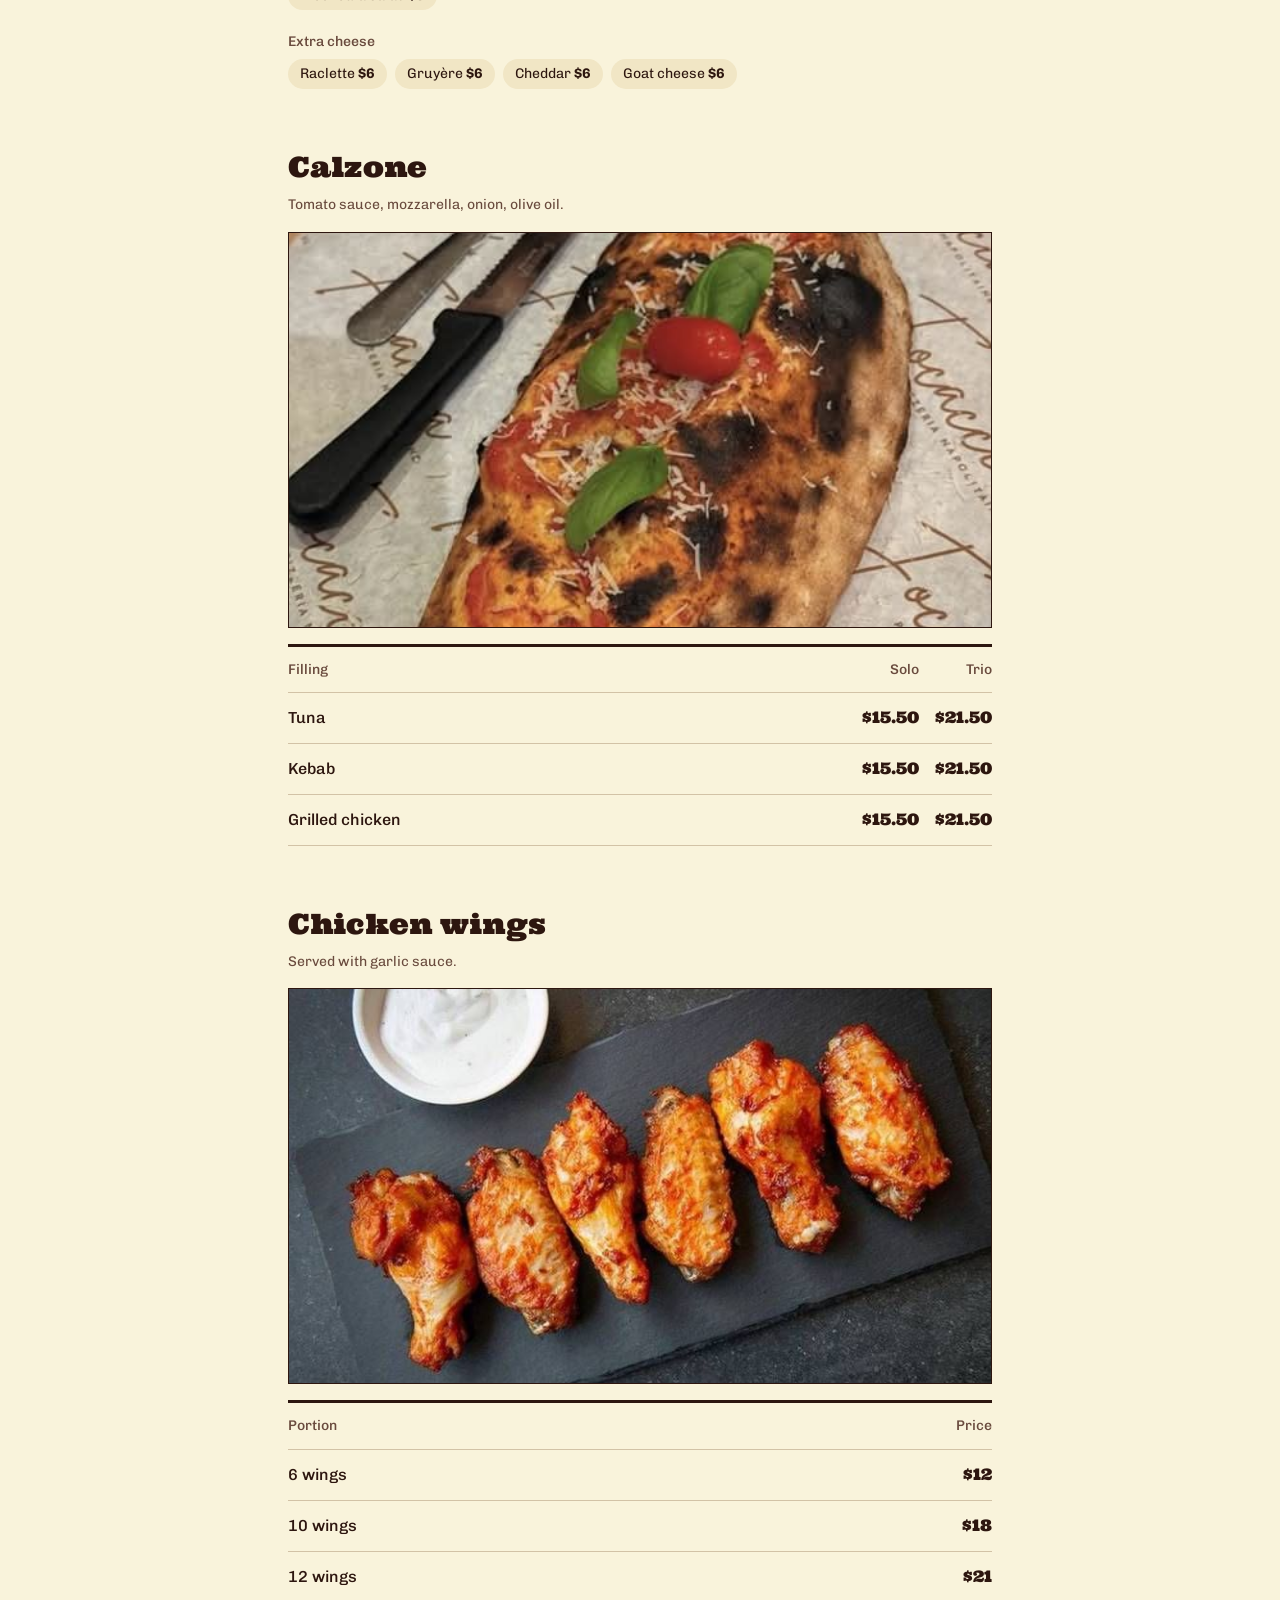
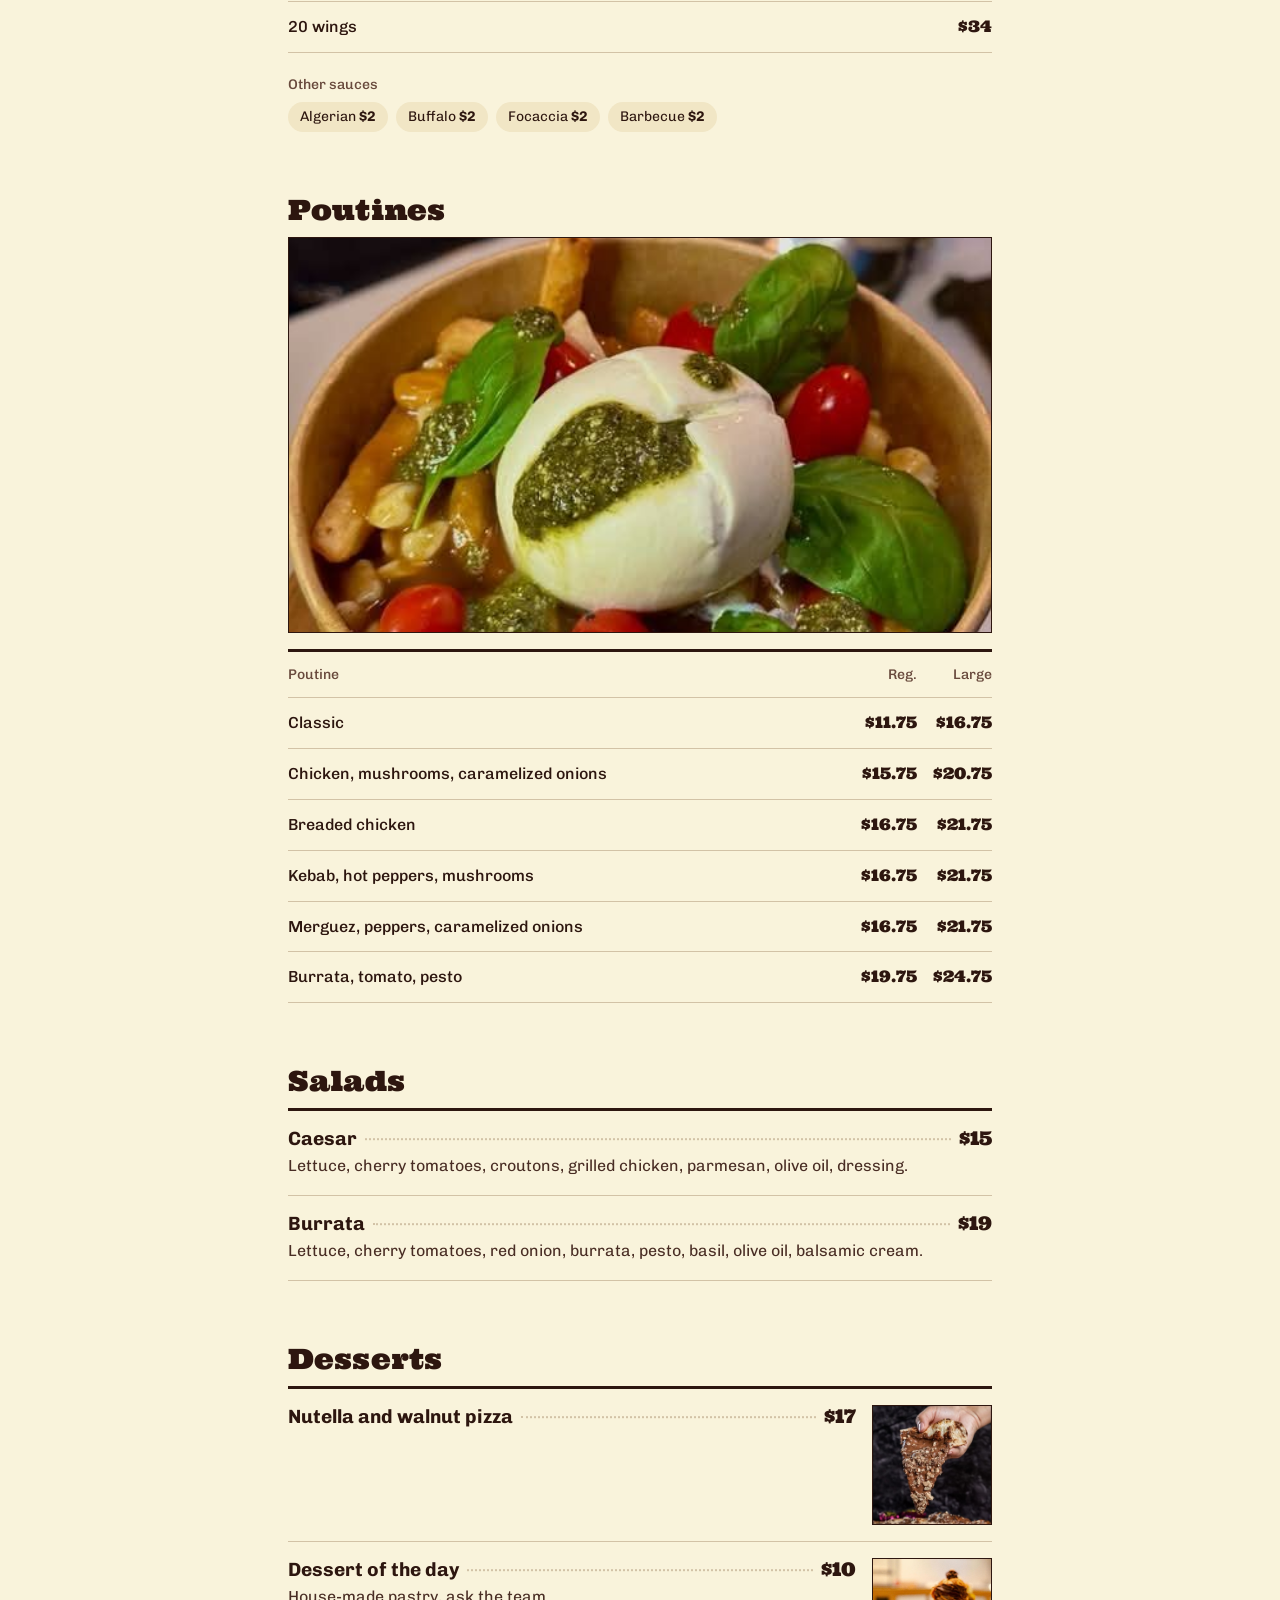
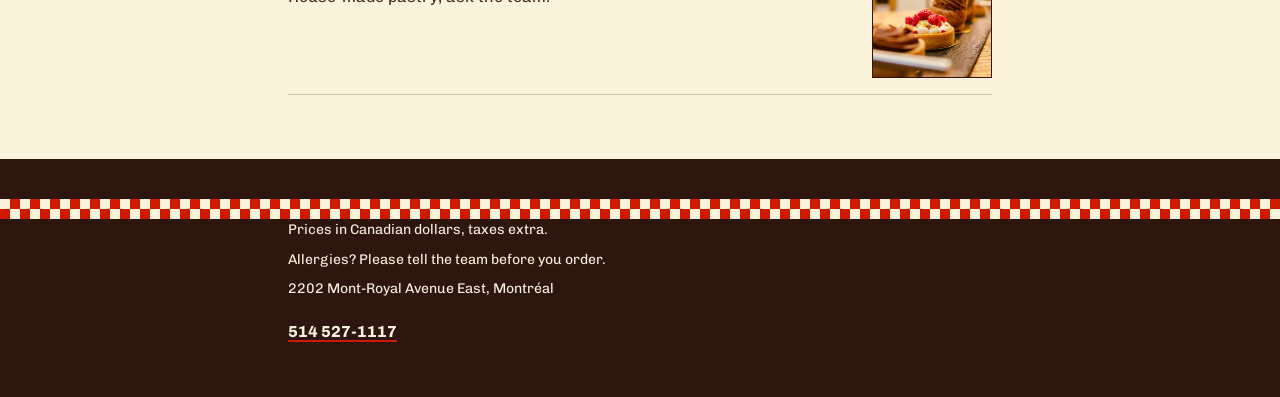
==== commit e0e33312: "Sandwichs : un bloc par pain avec ses sauces et ses garnitures Co-Authored-By: Claude Opus 5.5 <nore" ====
--- a/docs/en.html
+++ b/docs/en.html
@@ -23,7 +23,7 @@
 <nav class="container cat-grid-wrap" aria-label="Go to a category"><ul class="cat-grid"><li><a href="#pizzas"><img class="cat-photo" src="img/pizzas-margherita.jpg" alt="" width="550" height="544" decoding="async"><span>Pizzas</span></a></li><li><a href="#partager"><img class="cat-photo" src="img/photos-plats-pizza-kilometre.jpg" alt="" width="640" height="800" decoding="async"><span>To share</span></a></li><li><a href="#chef"><img class="cat-photo" src="img/el-flouka-el-flouka.jpg" alt="" width="550" height="733" decoding="async"><span>Chef’s creations</span></a></li><li><a href="#sandwichs"><img class="cat-photo" src="img/sandwichs-makloub-poulet-grille.jpg" alt="" width="640" height="440" decoding="async"><span>Sandwiches</span></a></li><li><a href="#calzone"><img class="cat-photo" src="img/calzone-calzone-au-thon.jpg" alt="" width="550" height="574" decoding="async"><span>Calzone</span></a></li><li><a href="#ailes"><img class="cat-photo" src="img/ailes-de-poulet-6-ailes-de-poulet.jpg" alt="" width="733" height="440" decoding="async"><span>Chicken wings</span></a></li><li><a href="#poutines"><img class="cat-photo" src="img/poutines-poutine-burrata-tomate-et-sauce-pesto.jpg" alt="" width="550" height="689" decoding="async"><span>Poutines</span></a></li><li><a href="#salades"><img class="cat-photo" src="img/photos-plats-salade-burrata-bol.jpg" alt="" width="800" height="800" decoding="async"><span>Salads</span></a></li><li><a href="#desserts"><img class="cat-photo" src="img/pizzas-pizza-nutella-et-noix.jpg" alt="" width="550" height="639" decoding="async"><span>Desserts</span></a></li></ul></nav>
 <nav class="tabs" aria-label="Menu categories"><ul class="container"><li><a href="#pizzas">Pizzas</a></li><li><a href="#partager">To share</a></li><li><a href="#chef">Chef’s creations</a></li><li><a href="#sandwichs">Sandwiches</a></li><li><a href="#calzone">Calzone</a></li><li><a href="#ailes">Chicken wings</a></li><li><a href="#poutines">Poutines</a></li><li><a href="#salades">Salads</a></li><li><a href="#desserts">Desserts</a></li></ul></nav>
 <main class="container">
-<section id="pizzas" class="round" aria-labelledby="h-pizzas"><h2 id="h-pizzas">Pizzas</h2><p class="note">Dough rested over 24 hours, baked in a wood-fired oven.</p><ul class="rows"><li class="row has-photo"><div class="row-text"><div class="row-head"><h3>Margherita</h3><span class="leader" aria-hidden="true"></span><div class="prices"><span class="price">$18</span></div></div><p class="desc">San Marzano PDO tomato sauce, mozzarella, fior di latte, Grana Padano, basil, oregano, olive oil.</p><p class="extra">Add burrata for $8 more</p></div><img class="photo" src="img/pizzas-margherita.jpg" alt="" width="550" height="544" loading="lazy" decoding="async"></li><li class="row has-photo"><div class="row-text"><div class="row-head"><h3>Tonno</h3><span class="leader" aria-hidden="true"></span><div class="prices"><span class="price">$22</span></div></div><p class="desc">San Marzano PDO tomato sauce, mozzarella, fior di latte, whole tuna, cherry tomatoes, olives, arugula, olive oil.</p></div><img class="photo" src="img/pizzas-tonno.jpg" alt="" width="373" height="800" loading="lazy" decoding="async"></li><li class="row has-photo"><div class="row-text"><div class="row-head"><h3>Pepperoni</h3><span class="leader" aria-hidden="true"></span><div class="prices"><span class="price">$22</span></div></div><p class="desc">San Marzano PDO tomato sauce, mozzarella, fior di latte, pepperoni, Parmigiano Reggiano, arugula, olive oil.</p></div><img class="photo" src="img/pizzas-pepperoni.jpg" alt="" width="550" height="689" loading="lazy" decoding="async"></li><li class="row has-photo"><div class="row-text"><div class="row-head"><h3>Burrattina</h3><span class="leader" aria-hidden="true"></span><div class="prices"><span class="price">$28</span></div></div><p class="desc">San Marzano PDO tomato sauce, mozzarella, fior di latte, Parmigiano Reggiano, burrata, pesto, basil, arugula, cherry tomatoes, olive oil.</p></div><img class="photo" src="img/pizzas-burrattina.jpg" alt="" width="533" height="800" loading="lazy" decoding="async"></li><li class="row has-photo"><div class="row-text"><div class="row-head"><h3>Siciliana</h3><span class="leader" aria-hidden="true"></span><div class="prices"><span class="price">$21</span></div></div><p class="desc">San Marzano PDO tomato sauce, fior di latte, anchovies, capers, basil, olive oil.</p></div><img class="photo" src="img/pizzas-napoli.jpg" alt="" width="660" height="440" loading="lazy" decoding="async"></li><li class="row has-photo"><div class="row-text"><div class="row-head"><h3>Pollo</h3><span class="leader" aria-hidden="true"></span><div class="prices"><span class="price">$24</span></div></div><p class="desc">White sauce, mozzarella, fior di latte, Grana Padano, chicken, mushrooms, arugula, olive oil.</p></div><img class="photo" src="img/pizzas-pollo.jpg" alt="" width="798" height="400" loading="lazy" decoding="async"></li><li class="row has-photo"><div class="row-text"><div class="row-head"><h3>Bovina</h3><span class="leader" aria-hidden="true"></span><div class="prices"><span class="price">$23</span></div></div><p class="desc">San Marzano PDO tomato sauce, mozzarella, fior di latte, Parmigiano Reggiano, ground beef, hot peppers, onions.</p></div><img class="photo" src="img/pizzas-bovina.jpg" alt="" width="373" height="800" loading="lazy" decoding="async"></li><li class="row has-photo"><div class="row-text"><div class="row-head"><h3>Salmone</h3><span class="leader" aria-hidden="true"></span><div class="prices"><span class="price">$25</span></div></div><p class="desc">White sauce, mozzarella, fior di latte, smoked salmon, balsamic cream, pesto, walnuts.</p></div><img class="photo" src="img/pizzas-salmone.jpg" alt="" width="550" height="488" loading="lazy" decoding="async"></li><li class="row has-photo"><div class="row-text"><div class="row-head"><h3>The Vegetarian</h3><span class="leader" aria-hidden="true"></span><div class="prices"><span class="price">$21</span></div></div><p class="desc">San Marzano PDO tomato sauce, mozzarella, fior di latte, vegetables of the day, olive oil.</p></div><img class="photo" src="img/pizzas-la-vegetarienne.jpg" alt="" width="550" height="584" loading="lazy" decoding="async"></li><li class="row"><div class="row-text"><div class="row-head"><h3>La Capra</h3><span class="leader" aria-hidden="true"></span><div class="prices"><span class="price">$23</span></div></div><p class="desc">Ricotta cream, mozzarella, fior di latte, goat cheese, honey, walnuts.</p></div></li><li class="row has-photo"><div class="row-text"><div class="row-head"><h3>Norma</h3><span class="leader" aria-hidden="true"></span><div class="prices"><span class="price">$23</span></div></div><p class="desc">San Marzano PDO tomato sauce, mozzarella, fior di latte, Grana Padano, roasted eggplant, basil, cherry tomatoes, oregano, olive oil.</p></div><img class="photo" src="img/pizzas-norma.jpg" alt="" width="550" height="465" loading="lazy" decoding="async"></li><li class="row has-photo"><div class="row-text"><div class="row-head"><h3>Mortadella</h3><span class="leader" aria-hidden="true"></span><div class="prices"><span class="price">$24</span></div></div><p class="desc">Ricotta cream, mozzarella, fior di latte, basil, crushed pistachios, olive oil.</p></div><img class="photo" src="img/pizzas-mortadella.jpg" alt="" width="573" height="440" loading="lazy" decoding="async"></li><li class="row has-photo"><div class="row-text"><div class="row-head"><h3>Gamberetti</h3><span class="leader" aria-hidden="true"></span><div class="prices"><span class="price">$25</span></div></div><p class="desc">White sauce, mozzarella, fior di latte, Grana Padano, shrimp, pesto, cherry tomatoes, basil, arugula.</p></div><img class="photo" src="img/pizzas-gamberetti.jpg" alt="" width="550" height="550" loading="lazy" decoding="async"></li><li class="row has-photo"><div class="row-text"><div class="row-head"><h3>Angeli &amp; Demoni</h3><span class="leader" aria-hidden="true"></span><div class="prices"><span class="price">$24</span></div></div><p class="desc">San Marzano PDO tomato sauce, mozzarella, fior di latte, Parmigiano Reggiano, stracciatella, roasted peppers, red onions, basil.</p></div><img class="photo" src="img/pizzas-angeli-demoni.jpg" alt="" width="506" height="800" loading="lazy" decoding="async"></li><li class="row has-photo"><div class="row-text"><div class="row-head"><h3>7 Fromaggi</h3><span class="leader" aria-hidden="true"></span><div class="prices"><span class="price">$25</span></div></div><p class="desc">White sauce, mozzarella, fior di latte, gorgonzola, goat cheese, Parmigiano Reggiano, gruyère, raclette.</p></div><img class="photo" src="img/pizzas-7-fromaggi.jpg" alt="" width="550" height="733" loading="lazy" decoding="async"></li><li class="row"><div class="row-text"><div class="row-head"><h3>All Dressed</h3><span class="leader" aria-hidden="true"></span><div class="prices"><span class="price">$25</span></div></div><p class="desc">San Marzano PDO tomato sauce, mozzarella, fior di latte, Parmigiano Reggiano, pepperoni, peppers, onions, mushrooms.</p></div></li><li class="row"><div class="row-text"><div class="row-head"><h3>Chef’s pizza</h3><span class="leader" aria-hidden="true"></span><div class="prices"><span class="price">$32</span></div></div><p class="desc">San Marzano PDO tomato sauce, mozzarella, fior di latte, parmesan cream, burrata, mortadella, crushed pistachios, pesto rosso, basil.</p></div></li></ul></section><section id="partager" aria-labelledby="h-partager"><h2 id="h-partager">To share</h2><div class="poster"><div class="poster-text"><p class="poster-figure num">$270</p><h3 class="poster-name">Kilometre pizza</h3><p class="desc">The biggest pizza in Canada, for parties and long tables.</p></div><div class="screen" aria-hidden="true"></div><img class="photo" src="img/photos-plats-pizza-kilometre.jpg" alt="" width="640" height="800" loading="lazy" decoding="async"></div><ul class="rows"><li class="row"><div class="row-text"><div class="row-head"><h3>1-metre pizza</h3><span class="leader" aria-hidden="true"></span><div class="prices"><span class="price">$90</span></div></div><p class="desc">For a group or a birthday.</p></div></li><li class="row"><div class="row-text"><div class="row-head"><h3>Box Panuozzi Cosi</h3><span class="leader" aria-hidden="true"></span><div class="prices"><span class="price">$45</span></div></div><p class="desc">For 2: four mini Neapolitan sandwiches (grilled chicken, breaded chicken, kebab, tuna), fries and 2 drinks.</p></div></li></ul></section><section id="chef" aria-labelledby="h-chef"><h2 id="h-chef">Chef’s creations</h2><p class="note">Solo price, then as a trio.</p><ul class="rows"><li class="row has-photo"><div class="row-text"><div class="row-head"><h3>El Flouka</h3><span class="leader" aria-hidden="true"></span><div class="prices"><span class="price"><span class="visually-hidden">Solo </span>$21</span><span class="price-alt">Trio $27</span></div></div><p class="desc">Mozzarella-stuffed crust, tomato sauce, focaccia sauce, ricotta cream, fior di latte, harissa, breaded chicken, Parmigiano Reggiano, cherry tomatoes, arugula, pesto.</p></div><img class="photo" src="img/el-flouka-el-flouka.jpg" alt="" width="550" height="733" loading="lazy" decoding="async"></li><li class="row has-photo"><div class="row-text"><div class="row-head"><h3>El Napoletano</h3><span class="leader" aria-hidden="true"></span><div class="prices"><span class="price"><span class="visually-hidden">Solo </span>$21</span><span class="price-alt">Trio $27</span></div></div><p class="desc">Mortadella, burrata, fior di latte, cherry tomatoes, arugula, pesto, pistachio, balsamic cream.</p></div><img class="photo" src="img/el-flouka-el-napoletano.jpg" alt="" width="337" height="600" loading="lazy" decoding="async"></li></ul></section><section id="sandwichs" aria-labelledby="h-sandwichs"><h2 id="h-sandwichs">Sandwiches</h2><p class="note">Pick the bread, then the filling. Same prices for all three breads.</p><ul class="rows"><li class="row has-photo"><div class="row-text"><div class="row-head"><h3>Makloub</h3></div><p class="desc">Mozzarella, lettuce, tomato, roasted peppers, caramelized onions.</p><p class="sauces"><strong>Sauces included:</strong> Garlic, Algerian.</p><p class="sauces-add">Add a sauce</p><ul class="chips"><li>Harissa <span class="num">$0</span></li><li>Ketchup <span class="num">$0</span></li><li>Barbecue <span class="num">$2</span></li><li>Focaccia sauce <span class="num">$2</span></li><li>Pesto <span class="num">$2</span></li></ul></div><img class="photo" src="img/sandwichs-makloub-poulet-grille.jpg" alt="" width="640" height="440" loading="lazy" decoding="async"></li><li class="row has-photo"><div class="row-text"><div class="row-head"><h3>Stuffed baguette</h3></div><p class="desc">White sauce, mozzarella, cheddar, harissa.</p></div><img class="photo" src="img/sandwichs-baguette-farcie-poulet-grille.jpg" alt="" width="564" height="440" loading="lazy" decoding="async"></li><li class="row has-photo"><div class="row-text"><div class="row-head"><h3>Puccia</h3></div><p class="desc">Mozzarella, gruyère, lettuce, caramelized onions, tomato, roasted peppers.</p><p class="sauces"><strong>Sauces included:</strong> Garlic, Algerian, pesto, focaccia sauce.</p><p class="sauces-add">Add a sauce</p><ul class="chips"><li>Harissa <span class="num">$0</span></li><li>Ketchup <span class="num">$0</span></li><li>Barbecue <span class="num">$2</span></li></ul></div><img class="photo" src="img/sandwichs-sandwich-puccia-poulet-grille.jpg" alt="" width="550" height="541" loading="lazy" decoding="async"></li></ul><table class="prices-table"><thead><tr><th scope="col">Filling</th><th scope="col" class="num">Solo</th><th scope="col" class="num">Trio</th></tr></thead><tbody><tr><th scope="row">Grilled chicken</th><td class="num">$16</td><td class="num">$22</td></tr><tr><th scope="row">Breaded chicken</th><td class="num">$17</td><td class="num">$23</td></tr><tr><th scope="row">Kebab</th><td class="num">$16</td><td class="num">$22</td></tr><tr><th scope="row">Merguez</th><td class="num">$17</td><td class="num">$23</td></tr><tr><th scope="row">Tuna</th><td class="num">$17</td><td class="num">$23</td></tr></tbody></table><div class="extras"><h3>Stuffed baguette: sauces, pick 3</h3><ul class="chips"><li>Garlic</li><li>Algerian</li><li>Pesto</li><li>Harissa</li><li>Ketchup</li><li>Barbecue</li><li>Mayonnaise</li></ul></div><div class="extras"><h3>Extras</h3><ul class="chips"><li>Grilled chicken <span class="num">$6</span></li><li>Breaded chicken <span class="num">$6</span></li><li>Kebab <span class="num">$6</span></li><li>Merguez <span class="num">$6</span></li><li>Tuna <span class="num">$6</span></li><li>Méchouia salad <span class="num">$3</span></li></ul></div><div class="extras"><h3>Extra cheese</h3><ul class="chips"><li>Raclette <span class="num">$6</span></li><li>Gruyère <span class="num">$6</span></li><li>Cheddar <span class="num">$6</span></li><li>Goat cheese <span class="num">$6</span></li></ul></div></section><section id="calzone" aria-labelledby="h-calzone"><h2 id="h-calzone">Calzone</h2><p class="note">Tomato sauce, mozzarella, onion, olive oil.</p><img class="photo photo-wide" src="img/calzone-calzone-au-thon.jpg" alt="" width="550" height="574" loading="lazy" decoding="async"><table class="prices-table"><thead><tr><th scope="col">Filling</th><th scope="col" class="num">Solo</th><th scope="col" class="num">Trio</th></tr></thead><tbody><tr><th scope="row">Tuna</th><td class="num">$15.50</td><td class="num">$21.50</td></tr><tr><th scope="row">Kebab</th><td class="num">$15.50</td><td class="num">$21.50</td></tr><tr><th scope="row">Grilled chicken</th><td class="num">$15.50</td><td class="num">$21.50</td></tr></tbody></table></section><section id="ailes" aria-labelledby="h-ailes"><h2 id="h-ailes">Chicken wings</h2><p class="note">Served with garlic sauce.</p><img class="photo photo-wide" src="img/ailes-de-poulet-6-ailes-de-poulet.jpg" alt="" width="733" height="440" loading="lazy" decoding="async"><table class="prices-table"><thead><tr><th scope="col">Portion</th><th scope="col" class="num">Price</th></tr></thead><tbody><tr><th scope="row">6 wings</th><td class="num">$12</td></tr><tr><th scope="row">10 wings</th><td class="num">$18</td></tr><tr><th scope="row">12 wings</th><td class="num">$21</td></tr><tr><th scope="row">20 wings</th><td class="num">$34</td></tr></tbody></table><div class="extras"><h3>Other sauces</h3><ul class="chips"><li>Algerian <span class="num">$2</span></li><li>Buffalo <span class="num">$2</span></li><li>Focaccia <span class="num">$2</span></li><li>Barbecue <span class="num">$2</span></li></ul></div></section><section id="poutines" aria-labelledby="h-poutines"><h2 id="h-poutines">Poutines</h2><img class="photo photo-wide" src="img/poutines-poutine-burrata-tomate-et-sauce-pesto.jpg" alt="" width="550" height="689" loading="lazy" decoding="async"><table class="prices-table"><thead><tr><th scope="col">Poutine</th><th scope="col" class="num">Reg.</th><th scope="col" class="num">Large</th></tr></thead><tbody><tr><th scope="row">Classic</th><td class="num">$11.75</td><td class="num">$16.75</td></tr><tr><th scope="row">Chicken, mushrooms, caramelized onions</th><td class="num">$15.75</td><td class="num">$20.75</td></tr><tr><th scope="row">Breaded chicken</th><td class="num">$16.75</td><td class="num">$21.75</td></tr><tr><th scope="row">Kebab, hot peppers, mushrooms</th><td class="num">$16.75</td><td class="num">$21.75</td></tr><tr><th scope="row">Merguez, peppers, caramelized onions</th><td class="num">$16.75</td><td class="num">$21.75</td></tr><tr><th scope="row">Burrata, tomato, pesto</th><td class="num">$19.75</td><td class="num">$24.75</td></tr></tbody></table></section><section id="salades" aria-labelledby="h-salades"><h2 id="h-salades">Salads</h2><ul class="rows"><li class="row"><div class="row-text"><div class="row-head"><h3>Caesar</h3><span class="leader" aria-hidden="true"></span><div class="prices"><span class="price">$15</span></div></div><p class="desc">Lettuce, cherry tomatoes, croutons, grilled chicken, parmesan, olive oil, dressing.</p></div></li><li class="row"><div class="row-text"><div class="row-head"><h3>Burrata</h3><span class="leader" aria-hidden="true"></span><div class="prices"><span class="price">$19</span></div></div><p class="desc">Lettuce, cherry tomatoes, red onion, burrata, pesto, basil, olive oil, balsamic cream.</p></div></li></ul></section><section id="desserts" aria-labelledby="h-desserts"><h2 id="h-desserts">Desserts</h2><ul class="rows"><li class="row has-photo"><div class="row-text"><div class="row-head"><h3>Nutella and walnut pizza</h3><span class="leader" aria-hidden="true"></span><div class="prices"><span class="price">$17</span></div></div></div><img class="photo" src="img/pizzas-pizza-nutella-et-noix.jpg" alt="" width="550" height="639" loading="lazy" decoding="async"></li><li class="row has-photo"><div class="row-text"><div class="row-head"><h3>Dessert of the day</h3><span class="leader" aria-hidden="true"></span><div class="prices"><span class="price">$10</span></div></div><p class="desc">House-made pastry, ask the team.</p></div><img class="photo" src="img/photos-plats-desserts-maison.jpg" alt="" width="800" height="798" loading="lazy" decoding="async"></li></ul></section>
+<section id="pizzas" class="round" aria-labelledby="h-pizzas"><h2 id="h-pizzas">Pizzas</h2><p class="note">Dough rested over 24 hours, baked in a wood-fired oven.</p><ul class="rows"><li class="row has-photo"><div class="row-text"><div class="row-head"><h3>Margherita</h3><span class="leader" aria-hidden="true"></span><div class="prices"><span class="price">$18</span></div></div><p class="desc">San Marzano PDO tomato sauce, mozzarella, fior di latte, Grana Padano, basil, oregano, olive oil.</p><p class="extra">Add burrata for $8 more</p></div><img class="photo" src="img/pizzas-margherita.jpg" alt="" width="550" height="544" loading="lazy" decoding="async"></li><li class="row has-photo"><div class="row-text"><div class="row-head"><h3>Tonno</h3><span class="leader" aria-hidden="true"></span><div class="prices"><span class="price">$22</span></div></div><p class="desc">San Marzano PDO tomato sauce, mozzarella, fior di latte, whole tuna, cherry tomatoes, olives, arugula, olive oil.</p></div><img class="photo" src="img/pizzas-tonno.jpg" alt="" width="373" height="800" loading="lazy" decoding="async"></li><li class="row has-photo"><div class="row-text"><div class="row-head"><h3>Pepperoni</h3><span class="leader" aria-hidden="true"></span><div class="prices"><span class="price">$22</span></div></div><p class="desc">San Marzano PDO tomato sauce, mozzarella, fior di latte, pepperoni, Parmigiano Reggiano, arugula, olive oil.</p></div><img class="photo" src="img/pizzas-pepperoni.jpg" alt="" width="550" height="689" loading="lazy" decoding="async"></li><li class="row has-photo"><div class="row-text"><div class="row-head"><h3>Burrattina</h3><span class="leader" aria-hidden="true"></span><div class="prices"><span class="price">$28</span></div></div><p class="desc">San Marzano PDO tomato sauce, mozzarella, fior di latte, Parmigiano Reggiano, burrata, pesto, basil, arugula, cherry tomatoes, olive oil.</p></div><img class="photo" src="img/pizzas-burrattina.jpg" alt="" width="533" height="800" loading="lazy" decoding="async"></li><li class="row has-photo"><div class="row-text"><div class="row-head"><h3>Siciliana</h3><span class="leader" aria-hidden="true"></span><div class="prices"><span class="price">$21</span></div></div><p class="desc">San Marzano PDO tomato sauce, fior di latte, anchovies, capers, basil, olive oil.</p></div><img class="photo" src="img/pizzas-napoli.jpg" alt="" width="660" height="440" loading="lazy" decoding="async"></li><li class="row has-photo"><div class="row-text"><div class="row-head"><h3>Pollo</h3><span class="leader" aria-hidden="true"></span><div class="prices"><span class="price">$24</span></div></div><p class="desc">White sauce, mozzarella, fior di latte, Grana Padano, chicken, mushrooms, arugula, olive oil.</p></div><img class="photo" src="img/pizzas-pollo.jpg" alt="" width="798" height="400" loading="lazy" decoding="async"></li><li class="row has-photo"><div class="row-text"><div class="row-head"><h3>Bovina</h3><span class="leader" aria-hidden="true"></span><div class="prices"><span class="price">$23</span></div></div><p class="desc">San Marzano PDO tomato sauce, mozzarella, fior di latte, Parmigiano Reggiano, ground beef, hot peppers, onions.</p></div><img class="photo" src="img/pizzas-bovina.jpg" alt="" width="373" height="800" loading="lazy" decoding="async"></li><li class="row has-photo"><div class="row-text"><div class="row-head"><h3>Salmone</h3><span class="leader" aria-hidden="true"></span><div class="prices"><span class="price">$25</span></div></div><p class="desc">White sauce, mozzarella, fior di latte, smoked salmon, balsamic cream, pesto, walnuts.</p></div><img class="photo" src="img/pizzas-salmone.jpg" alt="" width="550" height="488" loading="lazy" decoding="async"></li><li class="row has-photo"><div class="row-text"><div class="row-head"><h3>The Vegetarian</h3><span class="leader" aria-hidden="true"></span><div class="prices"><span class="price">$21</span></div></div><p class="desc">San Marzano PDO tomato sauce, mozzarella, fior di latte, vegetables of the day, olive oil.</p></div><img class="photo" src="img/pizzas-la-vegetarienne.jpg" alt="" width="550" height="584" loading="lazy" decoding="async"></li><li class="row"><div class="row-text"><div class="row-head"><h3>La Capra</h3><span class="leader" aria-hidden="true"></span><div class="prices"><span class="price">$23</span></div></div><p class="desc">Ricotta cream, mozzarella, fior di latte, goat cheese, honey, walnuts.</p></div></li><li class="row has-photo"><div class="row-text"><div class="row-head"><h3>Norma</h3><span class="leader" aria-hidden="true"></span><div class="prices"><span class="price">$23</span></div></div><p class="desc">San Marzano PDO tomato sauce, mozzarella, fior di latte, Grana Padano, roasted eggplant, basil, cherry tomatoes, oregano, olive oil.</p></div><img class="photo" src="img/pizzas-norma.jpg" alt="" width="550" height="465" loading="lazy" decoding="async"></li><li class="row has-photo"><div class="row-text"><div class="row-head"><h3>Mortadella</h3><span class="leader" aria-hidden="true"></span><div class="prices"><span class="price">$24</span></div></div><p class="desc">Ricotta cream, mozzarella, fior di latte, basil, crushed pistachios, olive oil.</p></div><img class="photo" src="img/pizzas-mortadella.jpg" alt="" width="573" height="440" loading="lazy" decoding="async"></li><li class="row has-photo"><div class="row-text"><div class="row-head"><h3>Gamberetti</h3><span class="leader" aria-hidden="true"></span><div class="prices"><span class="price">$25</span></div></div><p class="desc">White sauce, mozzarella, fior di latte, Grana Padano, shrimp, pesto, cherry tomatoes, basil, arugula.</p></div><img class="photo" src="img/pizzas-gamberetti.jpg" alt="" width="550" height="550" loading="lazy" decoding="async"></li><li class="row has-photo"><div class="row-text"><div class="row-head"><h3>Angeli &amp; Demoni</h3><span class="leader" aria-hidden="true"></span><div class="prices"><span class="price">$24</span></div></div><p class="desc">San Marzano PDO tomato sauce, mozzarella, fior di latte, Parmigiano Reggiano, stracciatella, roasted peppers, red onions, basil.</p></div><img class="photo" src="img/pizzas-angeli-demoni.jpg" alt="" width="506" height="800" loading="lazy" decoding="async"></li><li class="row has-photo"><div class="row-text"><div class="row-head"><h3>7 Fromaggi</h3><span class="leader" aria-hidden="true"></span><div class="prices"><span class="price">$25</span></div></div><p class="desc">White sauce, mozzarella, fior di latte, gorgonzola, goat cheese, Parmigiano Reggiano, gruyère, raclette.</p></div><img class="photo" src="img/pizzas-7-fromaggi.jpg" alt="" width="550" height="733" loading="lazy" decoding="async"></li><li class="row"><div class="row-text"><div class="row-head"><h3>All Dressed</h3><span class="leader" aria-hidden="true"></span><div class="prices"><span class="price">$25</span></div></div><p class="desc">San Marzano PDO tomato sauce, mozzarella, fior di latte, Parmigiano Reggiano, pepperoni, peppers, onions, mushrooms.</p></div></li><li class="row"><div class="row-text"><div class="row-head"><h3>Chef’s pizza</h3><span class="leader" aria-hidden="true"></span><div class="prices"><span class="price">$32</span></div></div><p class="desc">San Marzano PDO tomato sauce, mozzarella, fior di latte, parmesan cream, burrata, mortadella, crushed pistachios, pesto rosso, basil.</p></div></li></ul></section><section id="partager" aria-labelledby="h-partager"><h2 id="h-partager">To share</h2><div class="poster"><div class="poster-text"><p class="poster-figure num">$270</p><h3 class="poster-name">Kilometre pizza</h3><p class="desc">The biggest pizza in Canada, for parties and long tables.</p></div><div class="screen" aria-hidden="true"></div><img class="photo" src="img/photos-plats-pizza-kilometre.jpg" alt="" width="640" height="800" loading="lazy" decoding="async"></div><ul class="rows"><li class="row"><div class="row-text"><div class="row-head"><h3>1-metre pizza</h3><span class="leader" aria-hidden="true"></span><div class="prices"><span class="price">$90</span></div></div><p class="desc">For a group or a birthday.</p></div></li><li class="row"><div class="row-text"><div class="row-head"><h3>Box Panuozzi Cosi</h3><span class="leader" aria-hidden="true"></span><div class="prices"><span class="price">$45</span></div></div><p class="desc">For 2: four mini Neapolitan sandwiches (grilled chicken, breaded chicken, kebab, tuna), fries and 2 drinks.</p></div></li></ul></section><section id="chef" aria-labelledby="h-chef"><h2 id="h-chef">Chef’s creations</h2><p class="note">Solo price, then as a trio.</p><ul class="rows"><li class="row has-photo"><div class="row-text"><div class="row-head"><h3>El Flouka</h3><span class="leader" aria-hidden="true"></span><div class="prices"><span class="price"><span class="visually-hidden">Solo </span>$21</span><span class="price-alt">Trio $27</span></div></div><p class="desc">Mozzarella-stuffed crust, tomato sauce, focaccia sauce, ricotta cream, fior di latte, harissa, breaded chicken, Parmigiano Reggiano, cherry tomatoes, arugula, pesto.</p></div><img class="photo" src="img/el-flouka-el-flouka.jpg" alt="" width="550" height="733" loading="lazy" decoding="async"></li><li class="row has-photo"><div class="row-text"><div class="row-head"><h3>El Napoletano</h3><span class="leader" aria-hidden="true"></span><div class="prices"><span class="price"><span class="visually-hidden">Solo </span>$21</span><span class="price-alt">Trio $27</span></div></div><p class="desc">Mortadella, burrata, fior di latte, cherry tomatoes, arugula, pesto, pistachio, balsamic cream.</p></div><img class="photo" src="img/el-flouka-el-napoletano.jpg" alt="" width="337" height="600" loading="lazy" decoding="async"></li></ul></section><section id="sandwichs" aria-labelledby="h-sandwichs"><h2 id="h-sandwichs">Sandwiches</h2><p class="note">Every sandwich comes solo or as a trio.</p><div class="sandwich"><ul class="rows"><li class="row has-photo"><div class="row-text"><div class="row-head"><h3>Makloub</h3></div><p class="desc">Mozzarella, lettuce, tomato, roasted peppers, caramelized onions.</p><p class="sauces"><strong>Sauces included:</strong> Garlic, Algerian.</p><p class="sauces-add">Add a sauce</p><ul class="chips"><li>Harissa <span class="num">$0</span></li><li>Ketchup <span class="num">$0</span></li><li>Barbecue <span class="num">$2</span></li><li>Focaccia sauce <span class="num">$2</span></li><li>Pesto <span class="num">$2</span></li></ul></div><img class="photo" src="img/sandwichs-makloub-poulet-grille.jpg" alt="" width="640" height="440" loading="lazy" decoding="async"></li></ul><table class="prices-table"><thead><tr><th scope="col">Filling</th><th scope="col" class="num">Solo</th><th scope="col" class="num">Trio</th></tr></thead><tbody><tr><th scope="row">Grilled chicken</th><td class="num">$16</td><td class="num">$22</td></tr><tr><th scope="row">Breaded chicken</th><td class="num">$17</td><td class="num">$23</td></tr><tr><th scope="row">Kebab</th><td class="num">$16</td><td class="num">$22</td></tr><tr><th scope="row">Merguez</th><td class="num">$17</td><td class="num">$23</td></tr><tr><th scope="row">Tuna</th><td class="num">$17</td><td class="num">$23</td></tr></tbody></table></div><div class="sandwich"><ul class="rows"><li class="row has-photo"><div class="row-text"><div class="row-head"><h3>Stuffed baguette</h3></div><p class="desc">White sauce, mozzarella, cheddar, harissa.</p><p class="sauces-add">Sauces, pick 3</p><ul class="chips"><li>Garlic</li><li>Algerian</li><li>Pesto</li><li>Harissa</li><li>Ketchup</li><li>Barbecue</li><li>Mayonnaise</li></ul></div><img class="photo" src="img/sandwichs-baguette-farcie-poulet-grille.jpg" alt="" width="564" height="440" loading="lazy" decoding="async"></li></ul><table class="prices-table"><thead><tr><th scope="col">Filling</th><th scope="col" class="num">Solo</th><th scope="col" class="num">Trio</th></tr></thead><tbody><tr><th scope="row">Grilled chicken</th><td class="num">$16</td><td class="num">$22</td></tr><tr><th scope="row">Breaded chicken</th><td class="num">$17</td><td class="num">$23</td></tr><tr><th scope="row">Kebab</th><td class="num">$16</td><td class="num">$22</td></tr><tr><th scope="row">Merguez</th><td class="num">$17</td><td class="num">$23</td></tr><tr><th scope="row">Tuna</th><td class="num">$17</td><td class="num">$23</td></tr></tbody></table></div><div class="sandwich"><ul class="rows"><li class="row has-photo"><div class="row-text"><div class="row-head"><h3>Puccia</h3></div><p class="desc">Mozzarella, gruyère, lettuce, caramelized onions, tomato, roasted peppers.</p><p class="sauces"><strong>Sauces included:</strong> Garlic, Algerian, pesto, focaccia sauce.</p><p class="sauces-add">Add a sauce</p><ul class="chips"><li>Harissa <span class="num">$0</span></li><li>Ketchup <span class="num">$0</span></li><li>Barbecue <span class="num">$2</span></li></ul></div><img class="photo" src="img/sandwichs-sandwich-puccia-poulet-grille.jpg" alt="" width="550" height="541" loading="lazy" decoding="async"></li></ul><table class="prices-table"><thead><tr><th scope="col">Filling</th><th scope="col" class="num">Solo</th><th scope="col" class="num">Trio</th></tr></thead><tbody><tr><th scope="row">Grilled chicken</th><td class="num">$16</td><td class="num">$22</td></tr><tr><th scope="row">Breaded chicken</th><td class="num">$17</td><td class="num">$23</td></tr><tr><th scope="row">Kebab</th><td class="num">$16</td><td class="num">$22</td></tr><tr><th scope="row">Merguez</th><td class="num">$17</td><td class="num">$23</td></tr><tr><th scope="row">Tuna</th><td class="num">$17</td><td class="num">$23</td></tr></tbody></table></div><h3 class="group-title">For all sandwiches</h3><div class="extras"><h3>Extras</h3><ul class="chips"><li>Grilled chicken <span class="num">$6</span></li><li>Breaded chicken <span class="num">$6</span></li><li>Kebab <span class="num">$6</span></li><li>Merguez <span class="num">$6</span></li><li>Tuna <span class="num">$6</span></li><li>Méchouia salad <span class="num">$3</span></li></ul></div><div class="extras"><h3>Extra cheese</h3><ul class="chips"><li>Raclette <span class="num">$6</span></li><li>Gruyère <span class="num">$6</span></li><li>Cheddar <span class="num">$6</span></li><li>Goat cheese <span class="num">$6</span></li></ul></div></section><section id="calzone" aria-labelledby="h-calzone"><h2 id="h-calzone">Calzone</h2><p class="note">Tomato sauce, mozzarella, onion, olive oil.</p><img class="photo photo-wide" src="img/calzone-calzone-au-thon.jpg" alt="" width="550" height="574" loading="lazy" decoding="async"><table class="prices-table"><thead><tr><th scope="col">Filling</th><th scope="col" class="num">Solo</th><th scope="col" class="num">Trio</th></tr></thead><tbody><tr><th scope="row">Tuna</th><td class="num">$15.50</td><td class="num">$21.50</td></tr><tr><th scope="row">Kebab</th><td class="num">$15.50</td><td class="num">$21.50</td></tr><tr><th scope="row">Grilled chicken</th><td class="num">$15.50</td><td class="num">$21.50</td></tr></tbody></table></section><section id="ailes" aria-labelledby="h-ailes"><h2 id="h-ailes">Chicken wings</h2><p class="note">Served with garlic sauce.</p><img class="photo photo-wide" src="img/ailes-de-poulet-6-ailes-de-poulet.jpg" alt="" width="733" height="440" loading="lazy" decoding="async"><table class="prices-table"><thead><tr><th scope="col">Portion</th><th scope="col" class="num">Price</th></tr></thead><tbody><tr><th scope="row">6 wings</th><td class="num">$12</td></tr><tr><th scope="row">10 wings</th><td class="num">$18</td></tr><tr><th scope="row">12 wings</th><td class="num">$21</td></tr><tr><th scope="row">20 wings</th><td class="num">$34</td></tr></tbody></table><div class="extras"><h3>Other sauces</h3><ul class="chips"><li>Algerian <span class="num">$2</span></li><li>Buffalo <span class="num">$2</span></li><li>Focaccia <span class="num">$2</span></li><li>Barbecue <span class="num">$2</span></li></ul></div></section><section id="poutines" aria-labelledby="h-poutines"><h2 id="h-poutines">Poutines</h2><img class="photo photo-wide" src="img/poutines-poutine-burrata-tomate-et-sauce-pesto.jpg" alt="" width="550" height="689" loading="lazy" decoding="async"><table class="prices-table"><thead><tr><th scope="col">Poutine</th><th scope="col" class="num">Reg.</th><th scope="col" class="num">Large</th></tr></thead><tbody><tr><th scope="row">Classic</th><td class="num">$11.75</td><td class="num">$16.75</td></tr><tr><th scope="row">Chicken, mushrooms, caramelized onions</th><td class="num">$15.75</td><td class="num">$20.75</td></tr><tr><th scope="row">Breaded chicken</th><td class="num">$16.75</td><td class="num">$21.75</td></tr><tr><th scope="row">Kebab, hot peppers, mushrooms</th><td class="num">$16.75</td><td class="num">$21.75</td></tr><tr><th scope="row">Merguez, peppers, caramelized onions</th><td class="num">$16.75</td><td class="num">$21.75</td></tr><tr><th scope="row">Burrata, tomato, pesto</th><td class="num">$19.75</td><td class="num">$24.75</td></tr></tbody></table></section><section id="salades" aria-labelledby="h-salades"><h2 id="h-salades">Salads</h2><ul class="rows"><li class="row"><div class="row-text"><div class="row-head"><h3>Caesar</h3><span class="leader" aria-hidden="true"></span><div class="prices"><span class="price">$15</span></div></div><p class="desc">Lettuce, cherry tomatoes, croutons, grilled chicken, parmesan, olive oil, dressing.</p></div></li><li class="row"><div class="row-text"><div class="row-head"><h3>Burrata</h3><span class="leader" aria-hidden="true"></span><div class="prices"><span class="price">$19</span></div></div><p class="desc">Lettuce, cherry tomatoes, red onion, burrata, pesto, basil, olive oil, balsamic cream.</p></div></li></ul></section><section id="desserts" aria-labelledby="h-desserts"><h2 id="h-desserts">Desserts</h2><ul class="rows"><li class="row has-photo"><div class="row-text"><div class="row-head"><h3>Nutella and walnut pizza</h3><span class="leader" aria-hidden="true"></span><div class="prices"><span class="price">$17</span></div></div></div><img class="photo" src="img/pizzas-pizza-nutella-et-noix.jpg" alt="" width="550" height="639" loading="lazy" decoding="async"></li><li class="row has-photo"><div class="row-text"><div class="row-head"><h3>Dessert of the day</h3><span class="leader" aria-hidden="true"></span><div class="prices"><span class="price">$10</span></div></div><p class="desc">House-made pastry, ask the team.</p></div><img class="photo" src="img/photos-plats-desserts-maison.jpg" alt="" width="800" height="798" loading="lazy" decoding="async"></li></ul></section>
 </main>
 <footer class="foot">
   <div class="checker" aria-hidden="true"></div>
--- a/docs/styles.css
+++ b/docs/styles.css
@@ -97,6 +97,13 @@
 .prices-table td.num { font-family: var(--font-display); color: var(--color-ink); }
 .rows + .prices-table, .prices-table + .rows { margin-top: var(--space-lg); }
 
+/* One block per sandwich, each with its own filling table */
+.sandwich + .sandwich { margin-top: var(--space-2xl); }
+.sandwich .rows { border-bottom: 0; }
+.sandwich .row { border-bottom: 0; }
+.sandwich .prices-table { margin-top: var(--space-sm); }
+.group-title { margin-top: var(--space-2xl); padding-top: var(--space-md); border-top: var(--rule-bar) solid var(--color-ink); font-family: var(--font-display); font-weight: var(--display-weight); font-size: var(--text-xl); }
+
 /* Sauces per bread */
 .sauces { margin-top: var(--space-xs); font-size: var(--text-md); color: var(--color-ink); }
 .sauces strong { font-weight: 700; }
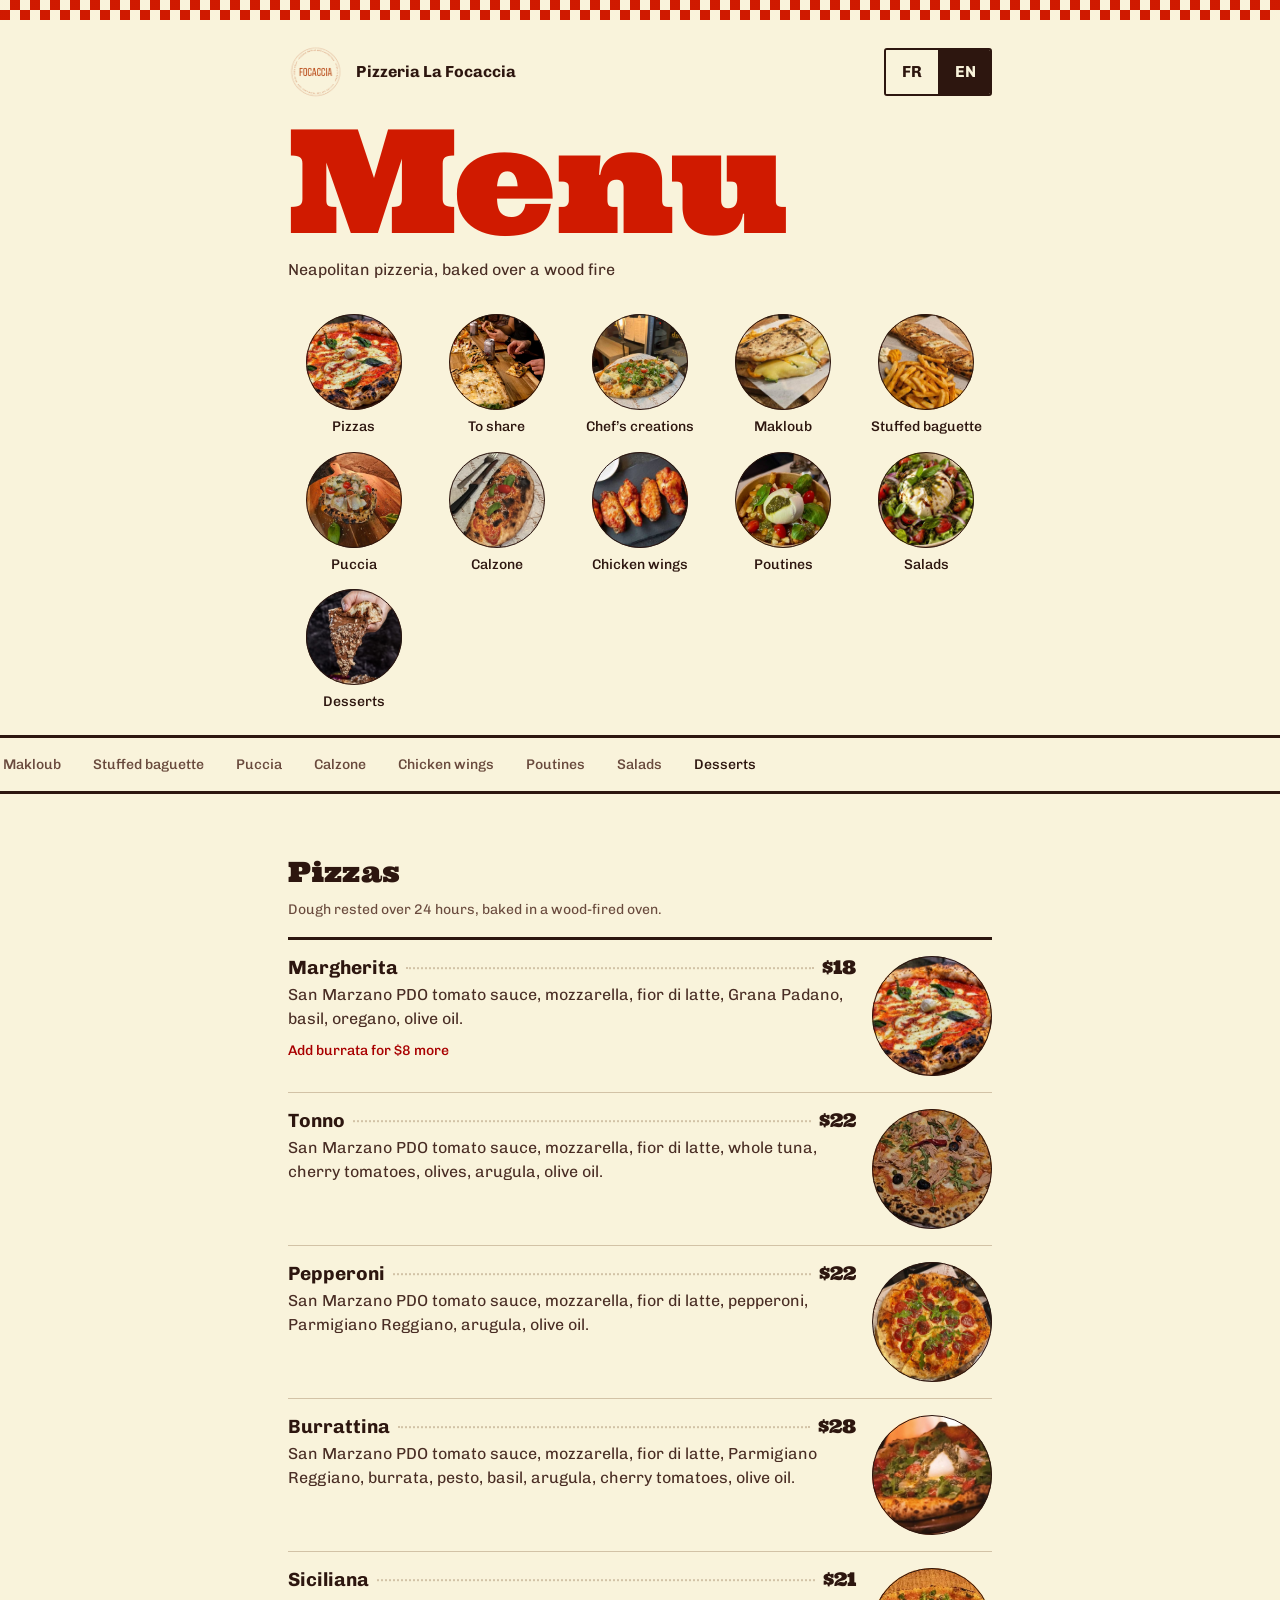
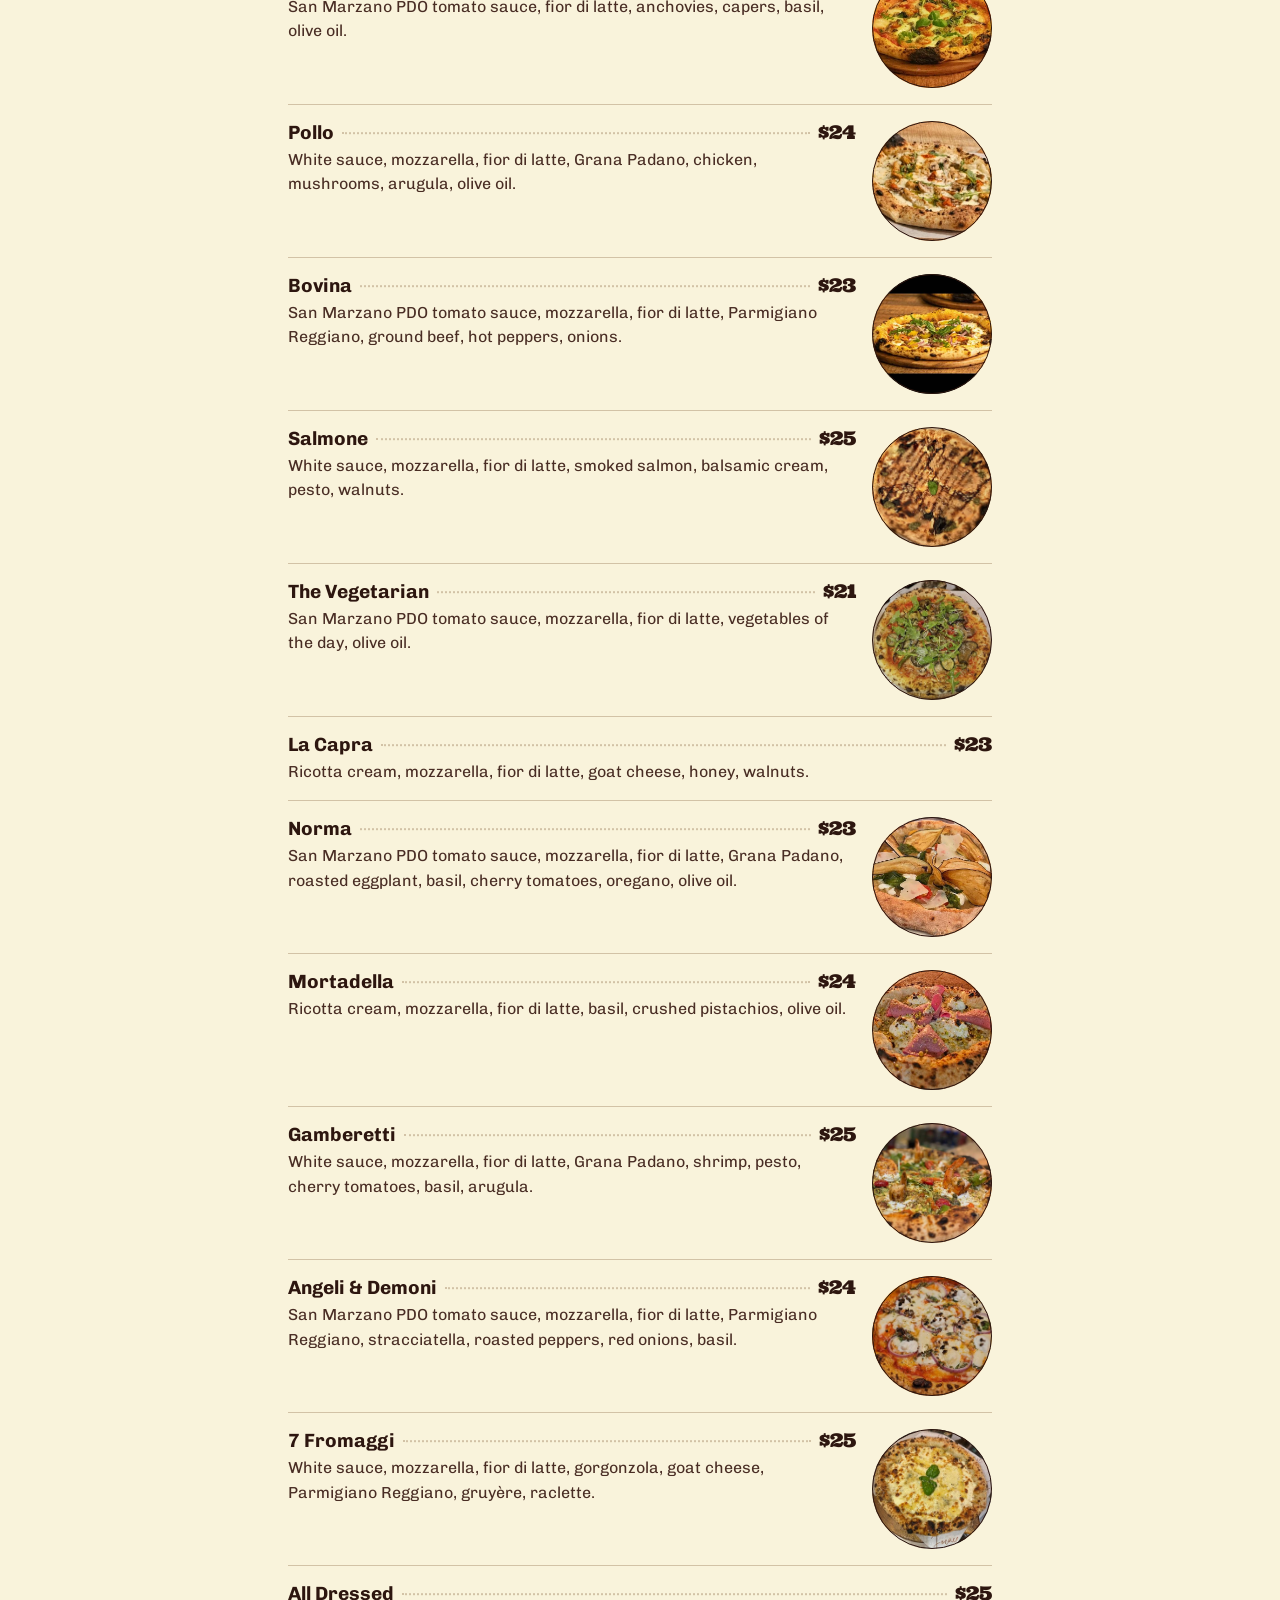
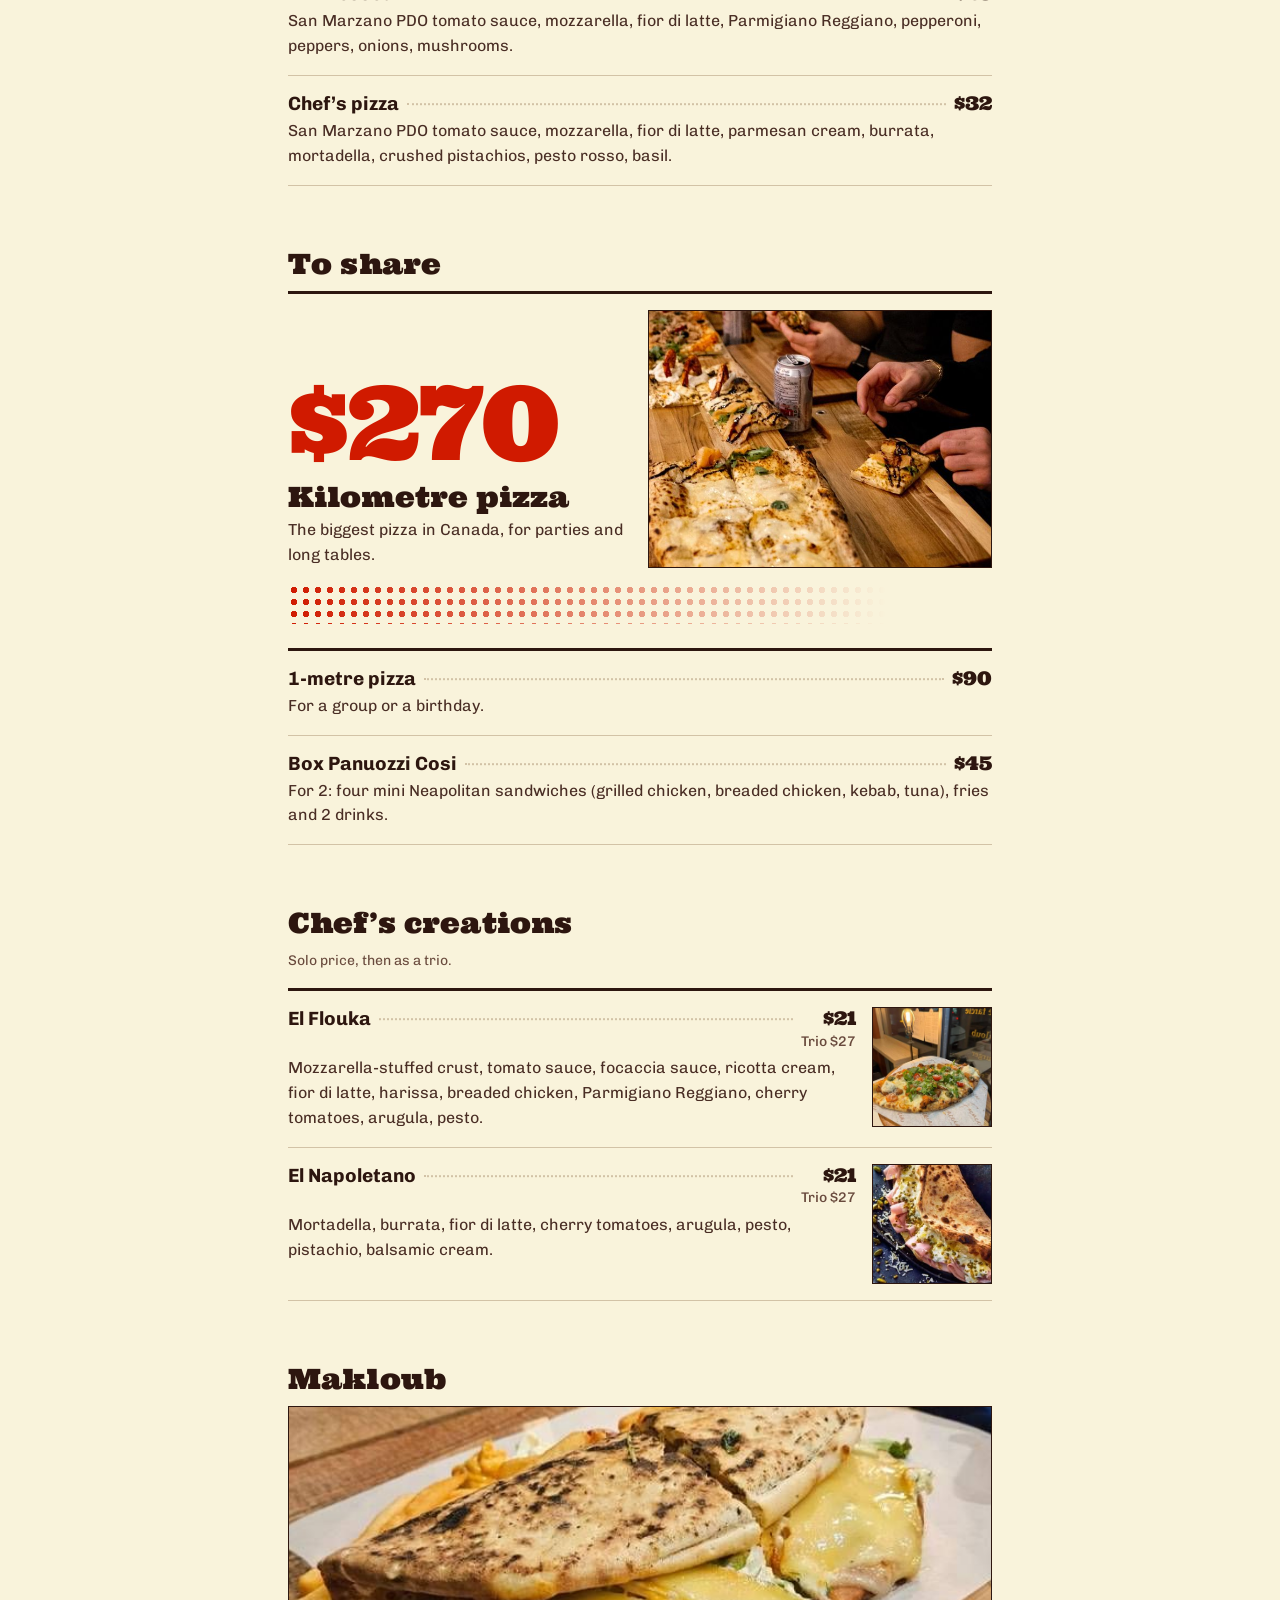
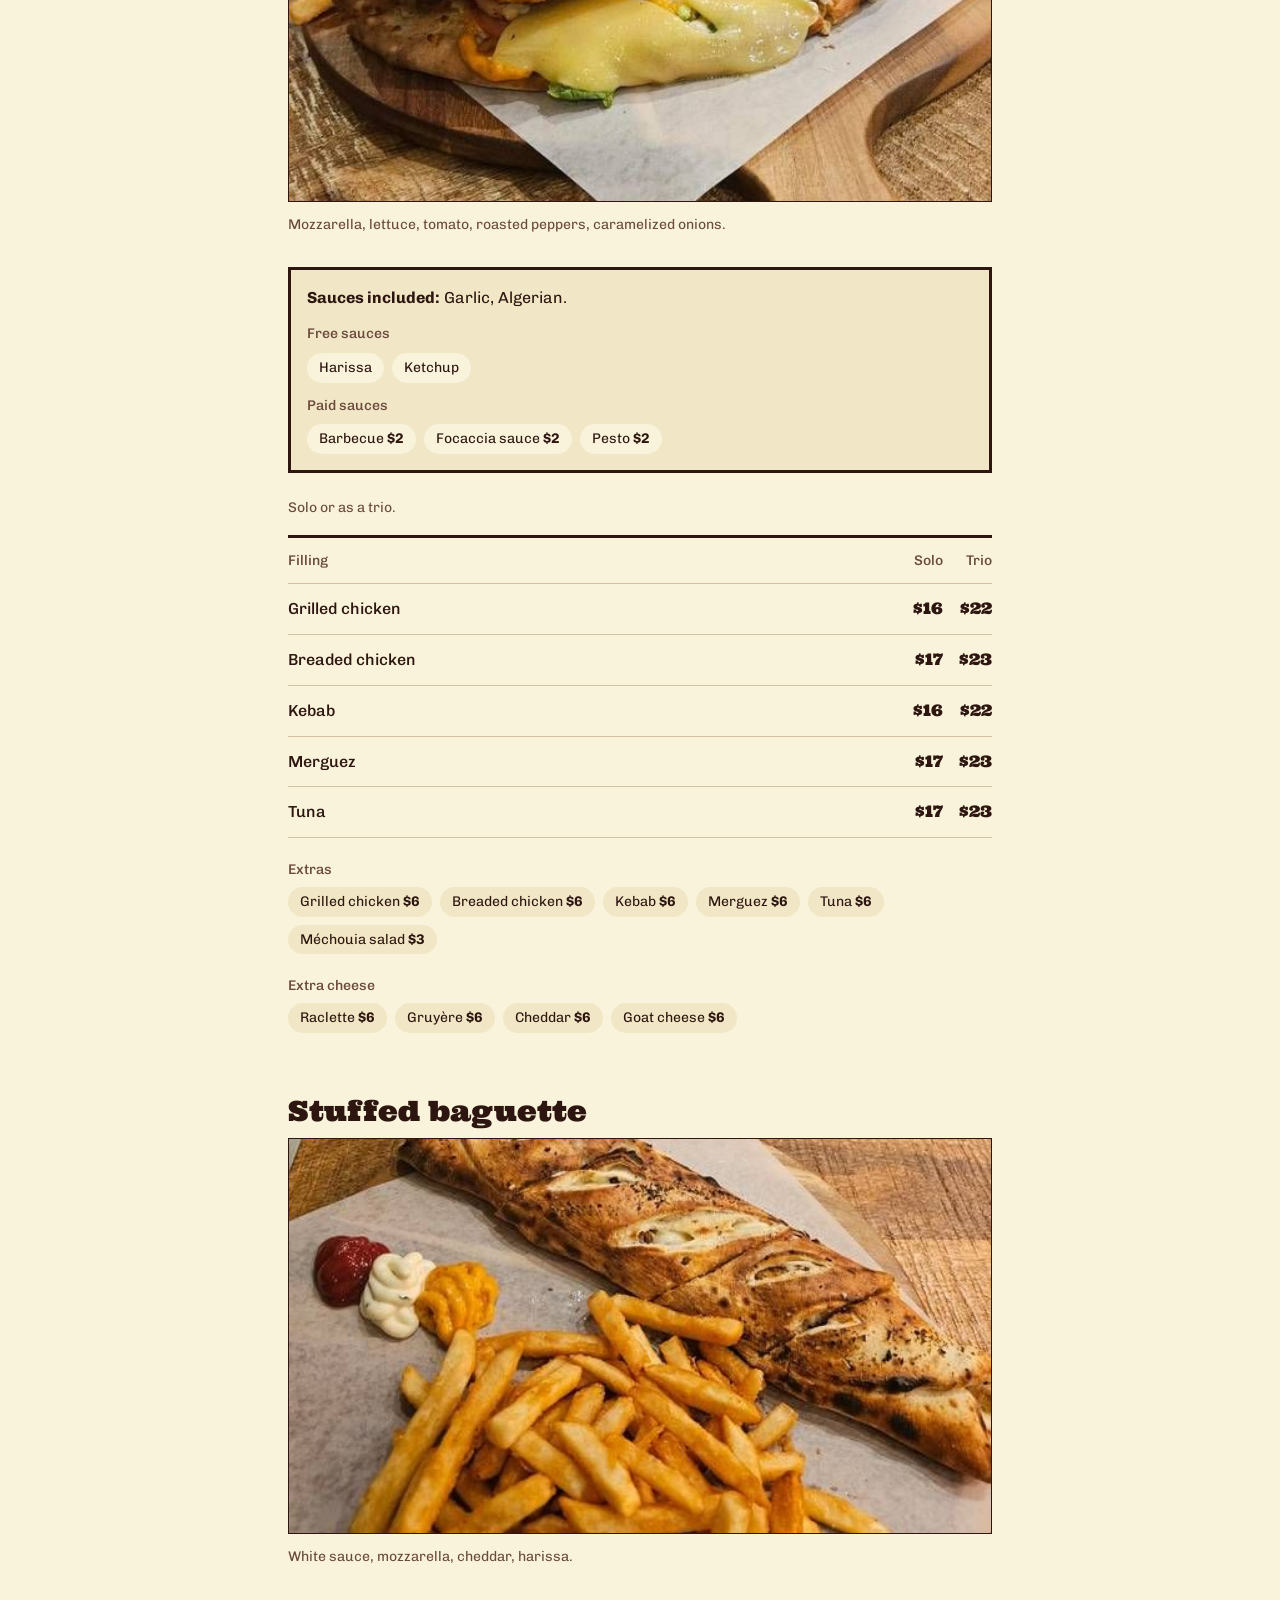
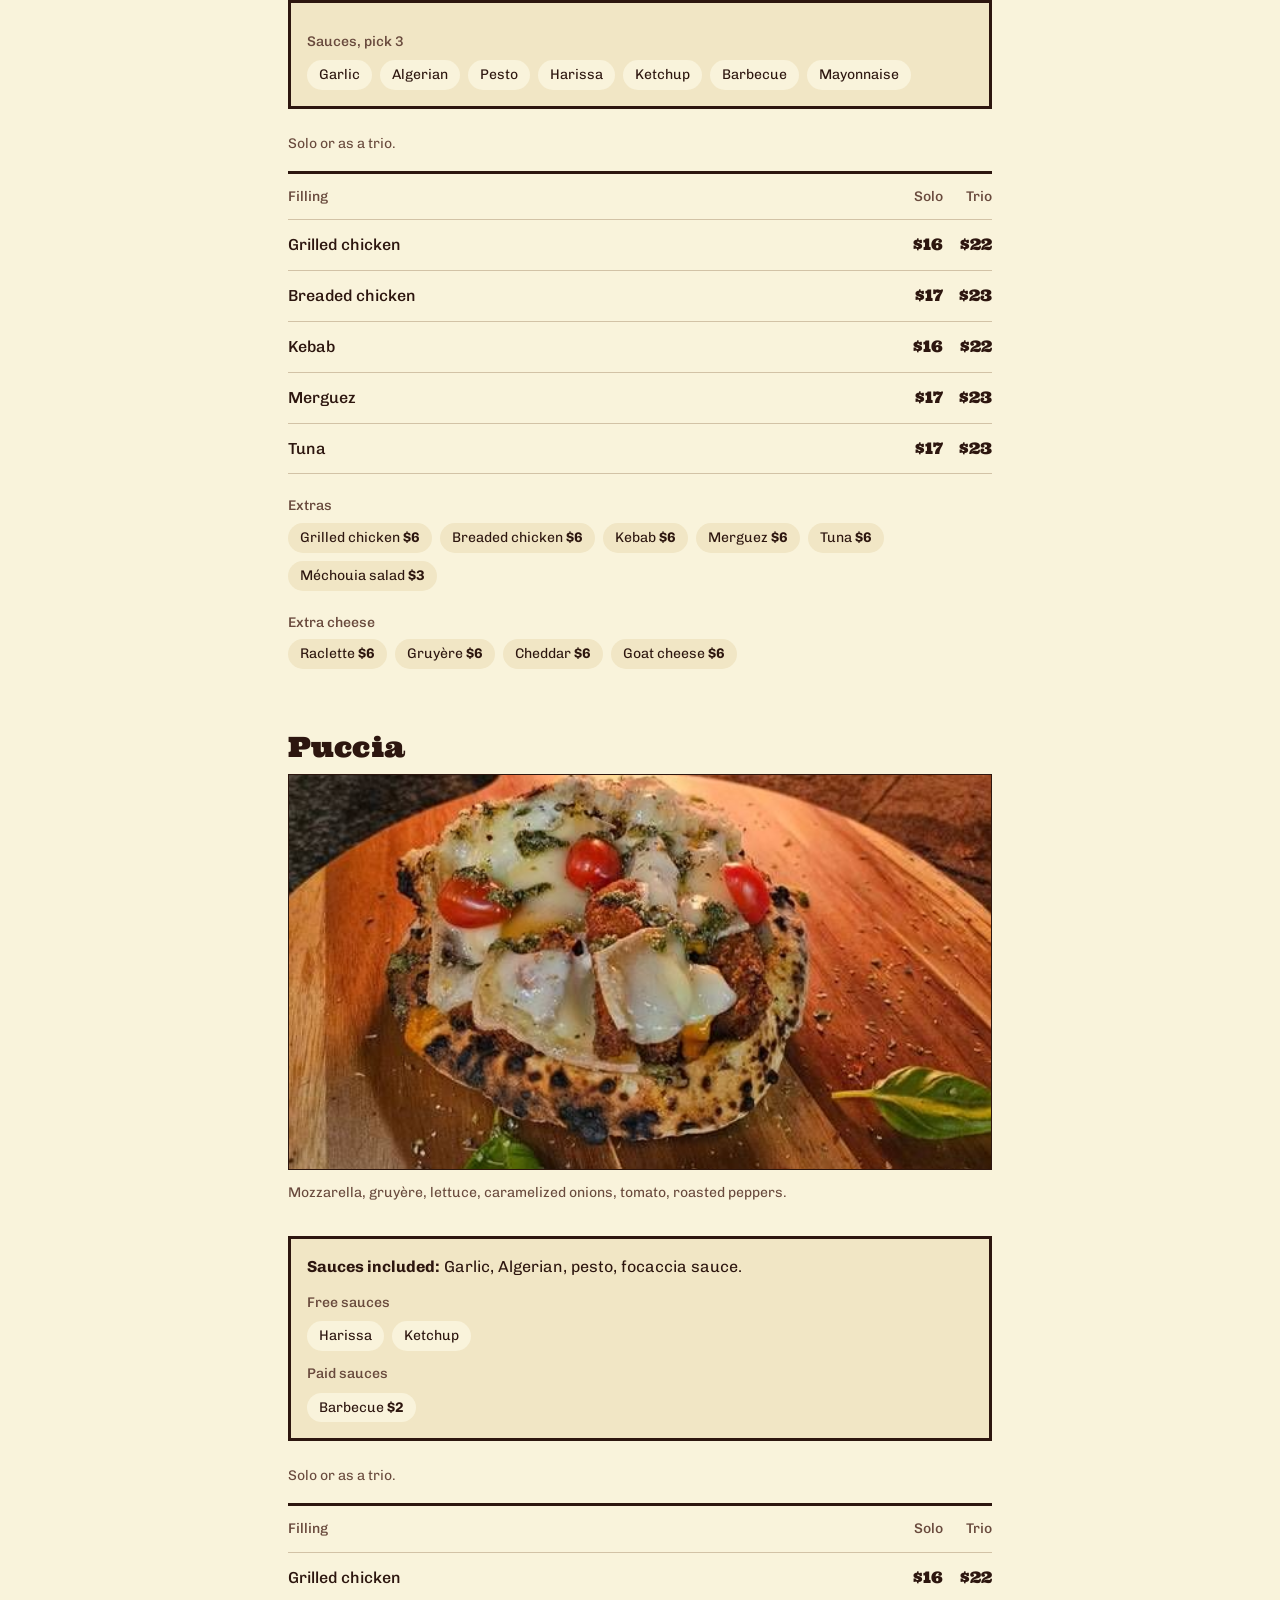
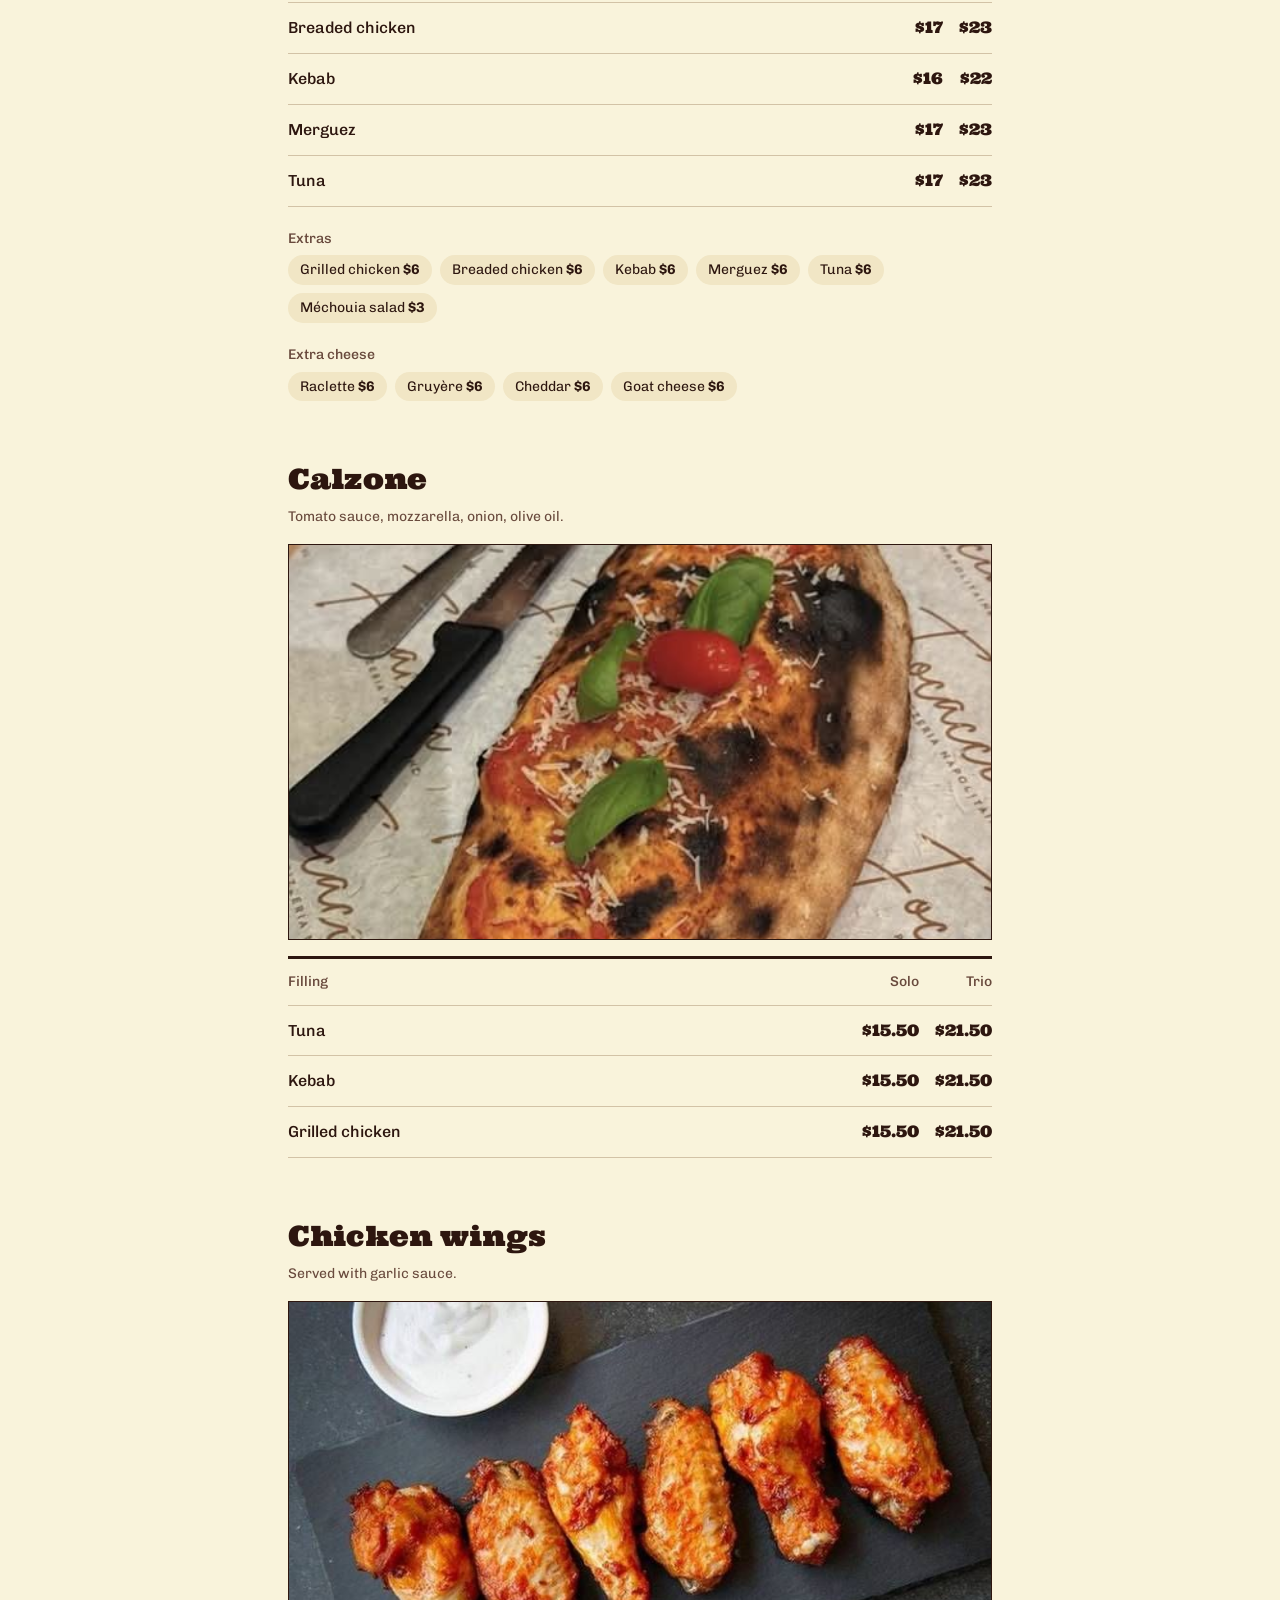
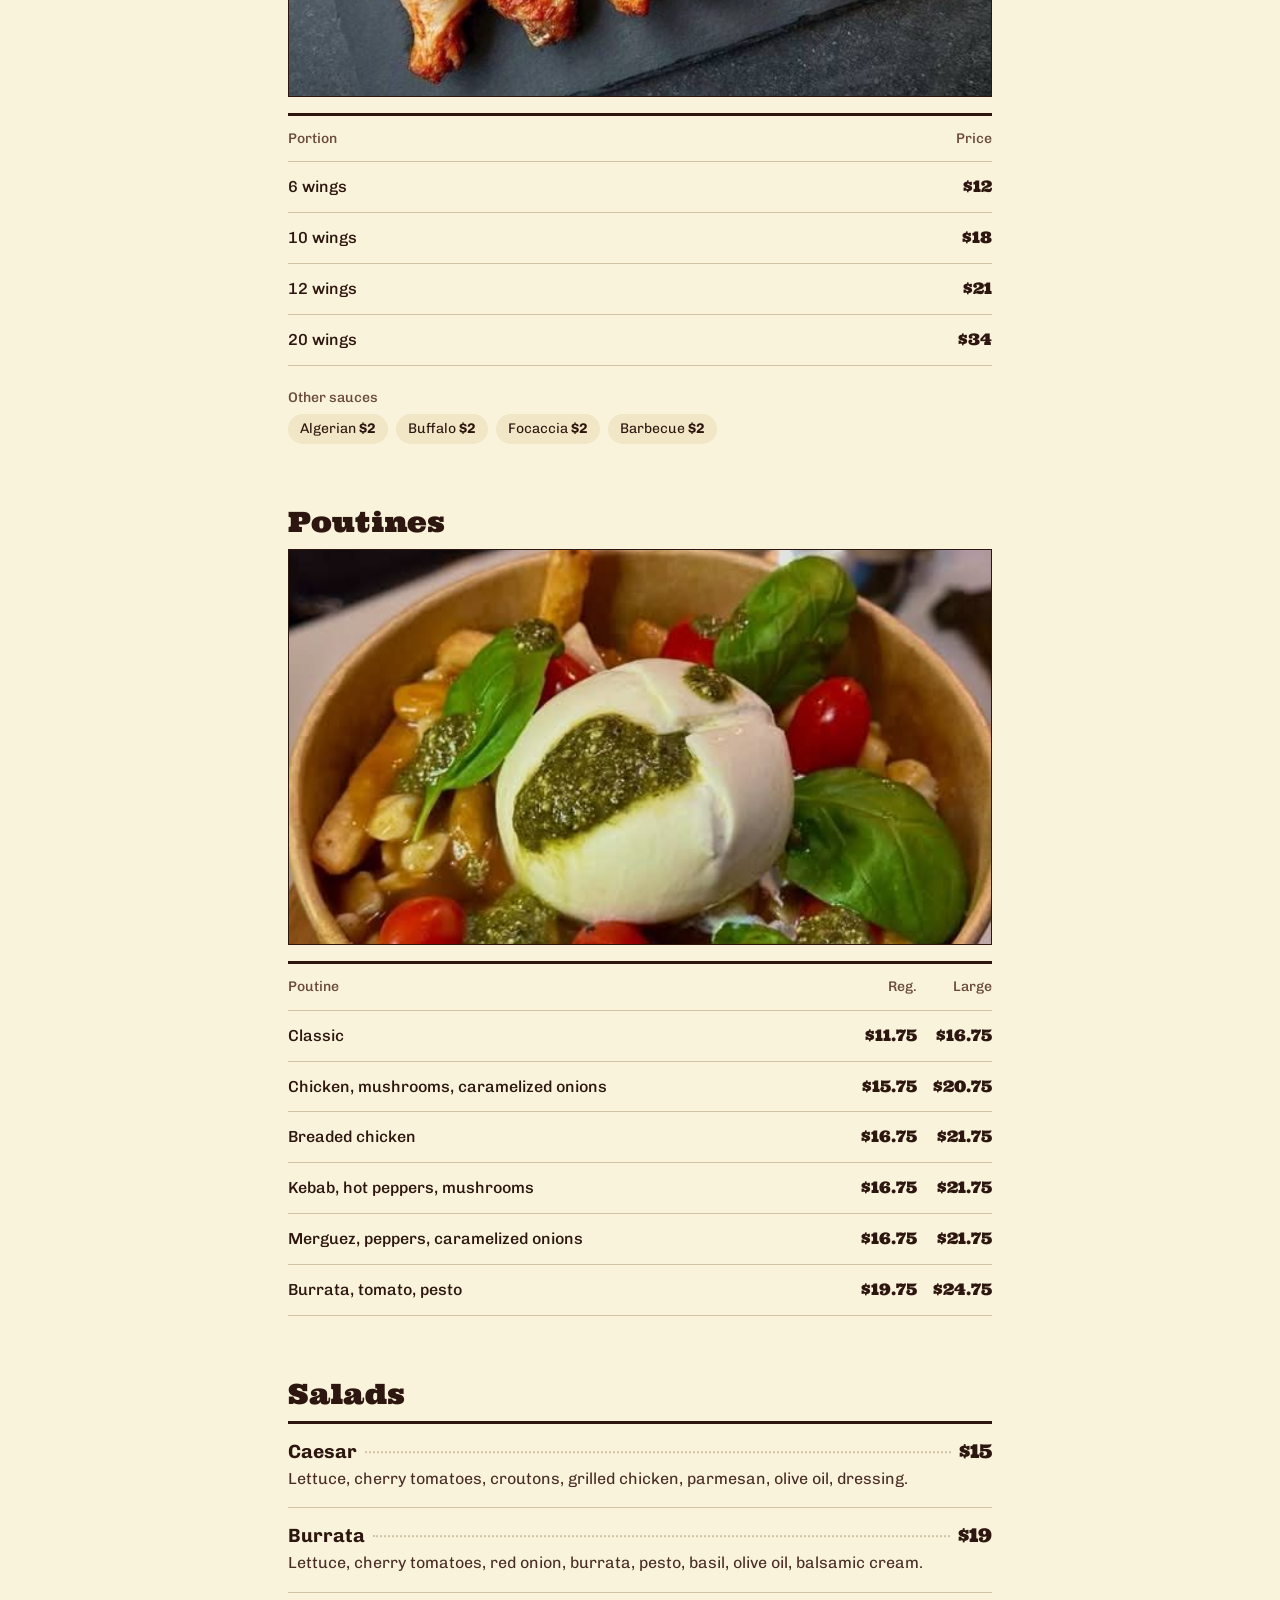
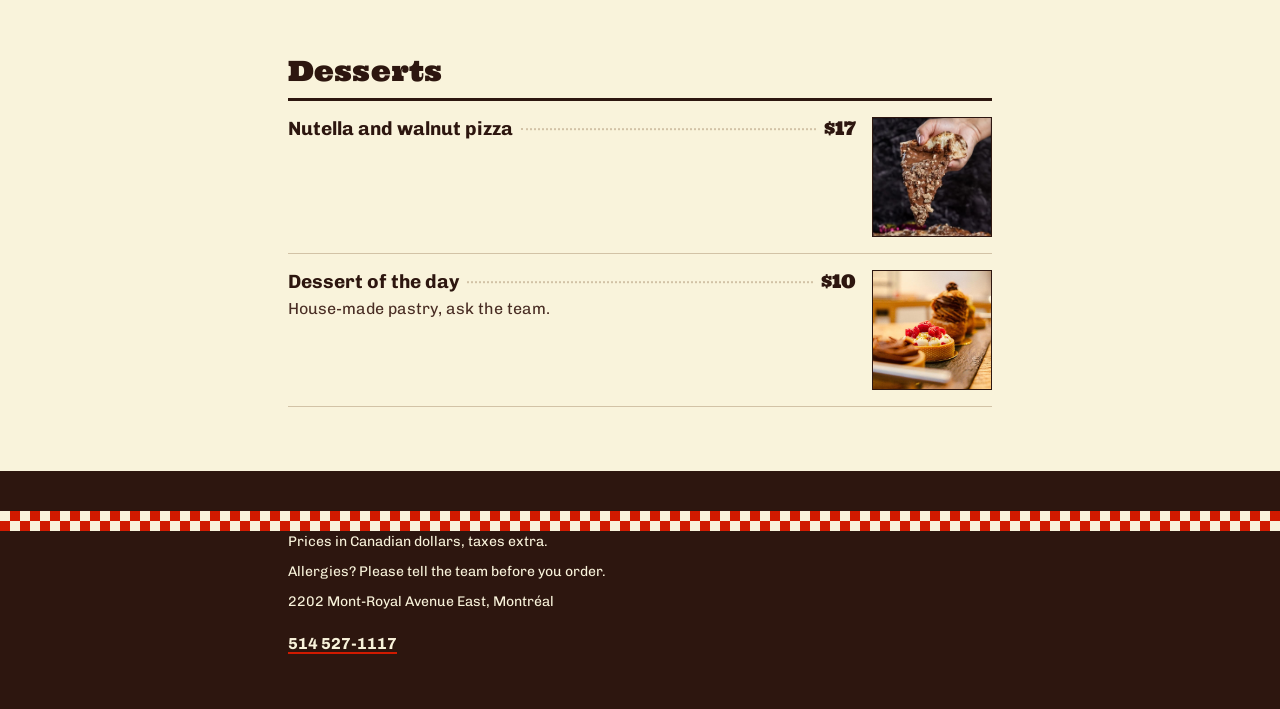
==== commit edefe290: "Makloub, Baguette farcie et Puccia en sections séparées, sauces gratuites et payantes Co-Authored-By" ====
--- a/docs/en.html
+++ b/docs/en.html
@@ -20,10 +20,10 @@
   <h1>Menu</h1>
   <p class="tagline">Neapolitan pizzeria, baked over a wood fire</p>
 </header>
-<nav class="container cat-grid-wrap" aria-label="Go to a category"><ul class="cat-grid"><li><a href="#pizzas"><img class="cat-photo" src="img/pizzas-margherita.jpg" alt="" width="550" height="544" decoding="async"><span>Pizzas</span></a></li><li><a href="#partager"><img class="cat-photo" src="img/photos-plats-pizza-kilometre.jpg" alt="" width="640" height="800" decoding="async"><span>To share</span></a></li><li><a href="#chef"><img class="cat-photo" src="img/el-flouka-el-flouka.jpg" alt="" width="550" height="733" decoding="async"><span>Chef’s creations</span></a></li><li><a href="#sandwichs"><img class="cat-photo" src="img/sandwichs-makloub-poulet-grille.jpg" alt="" width="640" height="440" decoding="async"><span>Sandwiches</span></a></li><li><a href="#calzone"><img class="cat-photo" src="img/calzone-calzone-au-thon.jpg" alt="" width="550" height="574" decoding="async"><span>Calzone</span></a></li><li><a href="#ailes"><img class="cat-photo" src="img/ailes-de-poulet-6-ailes-de-poulet.jpg" alt="" width="733" height="440" decoding="async"><span>Chicken wings</span></a></li><li><a href="#poutines"><img class="cat-photo" src="img/poutines-poutine-burrata-tomate-et-sauce-pesto.jpg" alt="" width="550" height="689" decoding="async"><span>Poutines</span></a></li><li><a href="#salades"><img class="cat-photo" src="img/photos-plats-salade-burrata-bol.jpg" alt="" width="800" height="800" decoding="async"><span>Salads</span></a></li><li><a href="#desserts"><img class="cat-photo" src="img/pizzas-pizza-nutella-et-noix.jpg" alt="" width="550" height="639" decoding="async"><span>Desserts</span></a></li></ul></nav>
-<nav class="tabs" aria-label="Menu categories"><ul class="container"><li><a href="#pizzas">Pizzas</a></li><li><a href="#partager">To share</a></li><li><a href="#chef">Chef’s creations</a></li><li><a href="#sandwichs">Sandwiches</a></li><li><a href="#calzone">Calzone</a></li><li><a href="#ailes">Chicken wings</a></li><li><a href="#poutines">Poutines</a></li><li><a href="#salades">Salads</a></li><li><a href="#desserts">Desserts</a></li></ul></nav>
+<nav class="container cat-grid-wrap" aria-label="Go to a category"><ul class="cat-grid"><li><a href="#pizzas"><img class="cat-photo" src="img/pizzas-margherita.jpg" alt="" width="550" height="544" decoding="async"><span>Pizzas</span></a></li><li><a href="#partager"><img class="cat-photo" src="img/photos-plats-pizza-kilometre.jpg" alt="" width="640" height="800" decoding="async"><span>To share</span></a></li><li><a href="#chef"><img class="cat-photo" src="img/el-flouka-el-flouka.jpg" alt="" width="550" height="733" decoding="async"><span>Chef’s creations</span></a></li><li><a href="#makloub"><img class="cat-photo" src="img/sandwichs-makloub-poulet-grille.jpg" alt="" width="640" height="440" decoding="async"><span>Makloub</span></a></li><li><a href="#baguette"><img class="cat-photo" src="img/sandwichs-baguette-farcie-poulet-grille.jpg" alt="" width="564" height="440" decoding="async"><span>Stuffed baguette</span></a></li><li><a href="#puccia"><img class="cat-photo" src="img/sandwichs-sandwich-puccia-poulet-grille.jpg" alt="" width="550" height="541" decoding="async"><span>Puccia</span></a></li><li><a href="#calzone"><img class="cat-photo" src="img/calzone-calzone-au-thon.jpg" alt="" width="550" height="574" decoding="async"><span>Calzone</span></a></li><li><a href="#ailes"><img class="cat-photo" src="img/ailes-de-poulet-6-ailes-de-poulet.jpg" alt="" width="733" height="440" decoding="async"><span>Chicken wings</span></a></li><li><a href="#poutines"><img class="cat-photo" src="img/poutines-poutine-burrata-tomate-et-sauce-pesto.jpg" alt="" width="550" height="689" decoding="async"><span>Poutines</span></a></li><li><a href="#salades"><img class="cat-photo" src="img/photos-plats-salade-burrata-bol.jpg" alt="" width="800" height="800" decoding="async"><span>Salads</span></a></li><li><a href="#desserts"><img class="cat-photo" src="img/pizzas-pizza-nutella-et-noix.jpg" alt="" width="550" height="639" decoding="async"><span>Desserts</span></a></li></ul></nav>
+<nav class="tabs" aria-label="Menu categories"><ul class="container"><li><a href="#pizzas">Pizzas</a></li><li><a href="#partager">To share</a></li><li><a href="#chef">Chef’s creations</a></li><li><a href="#makloub">Makloub</a></li><li><a href="#baguette">Stuffed baguette</a></li><li><a href="#puccia">Puccia</a></li><li><a href="#calzone">Calzone</a></li><li><a href="#ailes">Chicken wings</a></li><li><a href="#poutines">Poutines</a></li><li><a href="#salades">Salads</a></li><li><a href="#desserts">Desserts</a></li></ul></nav>
 <main class="container">
-<section id="pizzas" class="round" aria-labelledby="h-pizzas"><h2 id="h-pizzas">Pizzas</h2><p class="note">Dough rested over 24 hours, baked in a wood-fired oven.</p><ul class="rows"><li class="row has-photo"><div class="row-text"><div class="row-head"><h3>Margherita</h3><span class="leader" aria-hidden="true"></span><div class="prices"><span class="price">$18</span></div></div><p class="desc">San Marzano PDO tomato sauce, mozzarella, fior di latte, Grana Padano, basil, oregano, olive oil.</p><p class="extra">Add burrata for $8 more</p></div><img class="photo" src="img/pizzas-margherita.jpg" alt="" width="550" height="544" loading="lazy" decoding="async"></li><li class="row has-photo"><div class="row-text"><div class="row-head"><h3>Tonno</h3><span class="leader" aria-hidden="true"></span><div class="prices"><span class="price">$22</span></div></div><p class="desc">San Marzano PDO tomato sauce, mozzarella, fior di latte, whole tuna, cherry tomatoes, olives, arugula, olive oil.</p></div><img class="photo" src="img/pizzas-tonno.jpg" alt="" width="373" height="800" loading="lazy" decoding="async"></li><li class="row has-photo"><div class="row-text"><div class="row-head"><h3>Pepperoni</h3><span class="leader" aria-hidden="true"></span><div class="prices"><span class="price">$22</span></div></div><p class="desc">San Marzano PDO tomato sauce, mozzarella, fior di latte, pepperoni, Parmigiano Reggiano, arugula, olive oil.</p></div><img class="photo" src="img/pizzas-pepperoni.jpg" alt="" width="550" height="689" loading="lazy" decoding="async"></li><li class="row has-photo"><div class="row-text"><div class="row-head"><h3>Burrattina</h3><span class="leader" aria-hidden="true"></span><div class="prices"><span class="price">$28</span></div></div><p class="desc">San Marzano PDO tomato sauce, mozzarella, fior di latte, Parmigiano Reggiano, burrata, pesto, basil, arugula, cherry tomatoes, olive oil.</p></div><img class="photo" src="img/pizzas-burrattina.jpg" alt="" width="533" height="800" loading="lazy" decoding="async"></li><li class="row has-photo"><div class="row-text"><div class="row-head"><h3>Siciliana</h3><span class="leader" aria-hidden="true"></span><div class="prices"><span class="price">$21</span></div></div><p class="desc">San Marzano PDO tomato sauce, fior di latte, anchovies, capers, basil, olive oil.</p></div><img class="photo" src="img/pizzas-napoli.jpg" alt="" width="660" height="440" loading="lazy" decoding="async"></li><li class="row has-photo"><div class="row-text"><div class="row-head"><h3>Pollo</h3><span class="leader" aria-hidden="true"></span><div class="prices"><span class="price">$24</span></div></div><p class="desc">White sauce, mozzarella, fior di latte, Grana Padano, chicken, mushrooms, arugula, olive oil.</p></div><img class="photo" src="img/pizzas-pollo.jpg" alt="" width="798" height="400" loading="lazy" decoding="async"></li><li class="row has-photo"><div class="row-text"><div class="row-head"><h3>Bovina</h3><span class="leader" aria-hidden="true"></span><div class="prices"><span class="price">$23</span></div></div><p class="desc">San Marzano PDO tomato sauce, mozzarella, fior di latte, Parmigiano Reggiano, ground beef, hot peppers, onions.</p></div><img class="photo" src="img/pizzas-bovina.jpg" alt="" width="373" height="800" loading="lazy" decoding="async"></li><li class="row has-photo"><div class="row-text"><div class="row-head"><h3>Salmone</h3><span class="leader" aria-hidden="true"></span><div class="prices"><span class="price">$25</span></div></div><p class="desc">White sauce, mozzarella, fior di latte, smoked salmon, balsamic cream, pesto, walnuts.</p></div><img class="photo" src="img/pizzas-salmone.jpg" alt="" width="550" height="488" loading="lazy" decoding="async"></li><li class="row has-photo"><div class="row-text"><div class="row-head"><h3>The Vegetarian</h3><span class="leader" aria-hidden="true"></span><div class="prices"><span class="price">$21</span></div></div><p class="desc">San Marzano PDO tomato sauce, mozzarella, fior di latte, vegetables of the day, olive oil.</p></div><img class="photo" src="img/pizzas-la-vegetarienne.jpg" alt="" width="550" height="584" loading="lazy" decoding="async"></li><li class="row"><div class="row-text"><div class="row-head"><h3>La Capra</h3><span class="leader" aria-hidden="true"></span><div class="prices"><span class="price">$23</span></div></div><p class="desc">Ricotta cream, mozzarella, fior di latte, goat cheese, honey, walnuts.</p></div></li><li class="row has-photo"><div class="row-text"><div class="row-head"><h3>Norma</h3><span class="leader" aria-hidden="true"></span><div class="prices"><span class="price">$23</span></div></div><p class="desc">San Marzano PDO tomato sauce, mozzarella, fior di latte, Grana Padano, roasted eggplant, basil, cherry tomatoes, oregano, olive oil.</p></div><img class="photo" src="img/pizzas-norma.jpg" alt="" width="550" height="465" loading="lazy" decoding="async"></li><li class="row has-photo"><div class="row-text"><div class="row-head"><h3>Mortadella</h3><span class="leader" aria-hidden="true"></span><div class="prices"><span class="price">$24</span></div></div><p class="desc">Ricotta cream, mozzarella, fior di latte, basil, crushed pistachios, olive oil.</p></div><img class="photo" src="img/pizzas-mortadella.jpg" alt="" width="573" height="440" loading="lazy" decoding="async"></li><li class="row has-photo"><div class="row-text"><div class="row-head"><h3>Gamberetti</h3><span class="leader" aria-hidden="true"></span><div class="prices"><span class="price">$25</span></div></div><p class="desc">White sauce, mozzarella, fior di latte, Grana Padano, shrimp, pesto, cherry tomatoes, basil, arugula.</p></div><img class="photo" src="img/pizzas-gamberetti.jpg" alt="" width="550" height="550" loading="lazy" decoding="async"></li><li class="row has-photo"><div class="row-text"><div class="row-head"><h3>Angeli &amp; Demoni</h3><span class="leader" aria-hidden="true"></span><div class="prices"><span class="price">$24</span></div></div><p class="desc">San Marzano PDO tomato sauce, mozzarella, fior di latte, Parmigiano Reggiano, stracciatella, roasted peppers, red onions, basil.</p></div><img class="photo" src="img/pizzas-angeli-demoni.jpg" alt="" width="506" height="800" loading="lazy" decoding="async"></li><li class="row has-photo"><div class="row-text"><div class="row-head"><h3>7 Fromaggi</h3><span class="leader" aria-hidden="true"></span><div class="prices"><span class="price">$25</span></div></div><p class="desc">White sauce, mozzarella, fior di latte, gorgonzola, goat cheese, Parmigiano Reggiano, gruyère, raclette.</p></div><img class="photo" src="img/pizzas-7-fromaggi.jpg" alt="" width="550" height="733" loading="lazy" decoding="async"></li><li class="row"><div class="row-text"><div class="row-head"><h3>All Dressed</h3><span class="leader" aria-hidden="true"></span><div class="prices"><span class="price">$25</span></div></div><p class="desc">San Marzano PDO tomato sauce, mozzarella, fior di latte, Parmigiano Reggiano, pepperoni, peppers, onions, mushrooms.</p></div></li><li class="row"><div class="row-text"><div class="row-head"><h3>Chef’s pizza</h3><span class="leader" aria-hidden="true"></span><div class="prices"><span class="price">$32</span></div></div><p class="desc">San Marzano PDO tomato sauce, mozzarella, fior di latte, parmesan cream, burrata, mortadella, crushed pistachios, pesto rosso, basil.</p></div></li></ul></section><section id="partager" aria-labelledby="h-partager"><h2 id="h-partager">To share</h2><div class="poster"><div class="poster-text"><p class="poster-figure num">$270</p><h3 class="poster-name">Kilometre pizza</h3><p class="desc">The biggest pizza in Canada, for parties and long tables.</p></div><div class="screen" aria-hidden="true"></div><img class="photo" src="img/photos-plats-pizza-kilometre.jpg" alt="" width="640" height="800" loading="lazy" decoding="async"></div><ul class="rows"><li class="row"><div class="row-text"><div class="row-head"><h3>1-metre pizza</h3><span class="leader" aria-hidden="true"></span><div class="prices"><span class="price">$90</span></div></div><p class="desc">For a group or a birthday.</p></div></li><li class="row"><div class="row-text"><div class="row-head"><h3>Box Panuozzi Cosi</h3><span class="leader" aria-hidden="true"></span><div class="prices"><span class="price">$45</span></div></div><p class="desc">For 2: four mini Neapolitan sandwiches (grilled chicken, breaded chicken, kebab, tuna), fries and 2 drinks.</p></div></li></ul></section><section id="chef" aria-labelledby="h-chef"><h2 id="h-chef">Chef’s creations</h2><p class="note">Solo price, then as a trio.</p><ul class="rows"><li class="row has-photo"><div class="row-text"><div class="row-head"><h3>El Flouka</h3><span class="leader" aria-hidden="true"></span><div class="prices"><span class="price"><span class="visually-hidden">Solo </span>$21</span><span class="price-alt">Trio $27</span></div></div><p class="desc">Mozzarella-stuffed crust, tomato sauce, focaccia sauce, ricotta cream, fior di latte, harissa, breaded chicken, Parmigiano Reggiano, cherry tomatoes, arugula, pesto.</p></div><img class="photo" src="img/el-flouka-el-flouka.jpg" alt="" width="550" height="733" loading="lazy" decoding="async"></li><li class="row has-photo"><div class="row-text"><div class="row-head"><h3>El Napoletano</h3><span class="leader" aria-hidden="true"></span><div class="prices"><span class="price"><span class="visually-hidden">Solo </span>$21</span><span class="price-alt">Trio $27</span></div></div><p class="desc">Mortadella, burrata, fior di latte, cherry tomatoes, arugula, pesto, pistachio, balsamic cream.</p></div><img class="photo" src="img/el-flouka-el-napoletano.jpg" alt="" width="337" height="600" loading="lazy" decoding="async"></li></ul></section><section id="sandwichs" aria-labelledby="h-sandwichs"><h2 id="h-sandwichs">Sandwiches</h2><p class="note">Every sandwich comes solo or as a trio.</p><div class="sandwich"><ul class="rows"><li class="row has-photo"><div class="row-text"><div class="row-head"><h3>Makloub</h3></div><p class="desc">Mozzarella, lettuce, tomato, roasted peppers, caramelized onions.</p><p class="sauces"><strong>Sauces included:</strong> Garlic, Algerian.</p><p class="sauces-add">Add a sauce</p><ul class="chips"><li>Harissa <span class="num">$0</span></li><li>Ketchup <span class="num">$0</span></li><li>Barbecue <span class="num">$2</span></li><li>Focaccia sauce <span class="num">$2</span></li><li>Pesto <span class="num">$2</span></li></ul></div><img class="photo" src="img/sandwichs-makloub-poulet-grille.jpg" alt="" width="640" height="440" loading="lazy" decoding="async"></li></ul><table class="prices-table"><thead><tr><th scope="col">Filling</th><th scope="col" class="num">Solo</th><th scope="col" class="num">Trio</th></tr></thead><tbody><tr><th scope="row">Grilled chicken</th><td class="num">$16</td><td class="num">$22</td></tr><tr><th scope="row">Breaded chicken</th><td class="num">$17</td><td class="num">$23</td></tr><tr><th scope="row">Kebab</th><td class="num">$16</td><td class="num">$22</td></tr><tr><th scope="row">Merguez</th><td class="num">$17</td><td class="num">$23</td></tr><tr><th scope="row">Tuna</th><td class="num">$17</td><td class="num">$23</td></tr></tbody></table></div><div class="sandwich"><ul class="rows"><li class="row has-photo"><div class="row-text"><div class="row-head"><h3>Stuffed baguette</h3></div><p class="desc">White sauce, mozzarella, cheddar, harissa.</p><p class="sauces-add">Sauces, pick 3</p><ul class="chips"><li>Garlic</li><li>Algerian</li><li>Pesto</li><li>Harissa</li><li>Ketchup</li><li>Barbecue</li><li>Mayonnaise</li></ul></div><img class="photo" src="img/sandwichs-baguette-farcie-poulet-grille.jpg" alt="" width="564" height="440" loading="lazy" decoding="async"></li></ul><table class="prices-table"><thead><tr><th scope="col">Filling</th><th scope="col" class="num">Solo</th><th scope="col" class="num">Trio</th></tr></thead><tbody><tr><th scope="row">Grilled chicken</th><td class="num">$16</td><td class="num">$22</td></tr><tr><th scope="row">Breaded chicken</th><td class="num">$17</td><td class="num">$23</td></tr><tr><th scope="row">Kebab</th><td class="num">$16</td><td class="num">$22</td></tr><tr><th scope="row">Merguez</th><td class="num">$17</td><td class="num">$23</td></tr><tr><th scope="row">Tuna</th><td class="num">$17</td><td class="num">$23</td></tr></tbody></table></div><div class="sandwich"><ul class="rows"><li class="row has-photo"><div class="row-text"><div class="row-head"><h3>Puccia</h3></div><p class="desc">Mozzarella, gruyère, lettuce, caramelized onions, tomato, roasted peppers.</p><p class="sauces"><strong>Sauces included:</strong> Garlic, Algerian, pesto, focaccia sauce.</p><p class="sauces-add">Add a sauce</p><ul class="chips"><li>Harissa <span class="num">$0</span></li><li>Ketchup <span class="num">$0</span></li><li>Barbecue <span class="num">$2</span></li></ul></div><img class="photo" src="img/sandwichs-sandwich-puccia-poulet-grille.jpg" alt="" width="550" height="541" loading="lazy" decoding="async"></li></ul><table class="prices-table"><thead><tr><th scope="col">Filling</th><th scope="col" class="num">Solo</th><th scope="col" class="num">Trio</th></tr></thead><tbody><tr><th scope="row">Grilled chicken</th><td class="num">$16</td><td class="num">$22</td></tr><tr><th scope="row">Breaded chicken</th><td class="num">$17</td><td class="num">$23</td></tr><tr><th scope="row">Kebab</th><td class="num">$16</td><td class="num">$22</td></tr><tr><th scope="row">Merguez</th><td class="num">$17</td><td class="num">$23</td></tr><tr><th scope="row">Tuna</th><td class="num">$17</td><td class="num">$23</td></tr></tbody></table></div><h3 class="group-title">For all sandwiches</h3><div class="extras"><h3>Extras</h3><ul class="chips"><li>Grilled chicken <span class="num">$6</span></li><li>Breaded chicken <span class="num">$6</span></li><li>Kebab <span class="num">$6</span></li><li>Merguez <span class="num">$6</span></li><li>Tuna <span class="num">$6</span></li><li>Méchouia salad <span class="num">$3</span></li></ul></div><div class="extras"><h3>Extra cheese</h3><ul class="chips"><li>Raclette <span class="num">$6</span></li><li>Gruyère <span class="num">$6</span></li><li>Cheddar <span class="num">$6</span></li><li>Goat cheese <span class="num">$6</span></li></ul></div></section><section id="calzone" aria-labelledby="h-calzone"><h2 id="h-calzone">Calzone</h2><p class="note">Tomato sauce, mozzarella, onion, olive oil.</p><img class="photo photo-wide" src="img/calzone-calzone-au-thon.jpg" alt="" width="550" height="574" loading="lazy" decoding="async"><table class="prices-table"><thead><tr><th scope="col">Filling</th><th scope="col" class="num">Solo</th><th scope="col" class="num">Trio</th></tr></thead><tbody><tr><th scope="row">Tuna</th><td class="num">$15.50</td><td class="num">$21.50</td></tr><tr><th scope="row">Kebab</th><td class="num">$15.50</td><td class="num">$21.50</td></tr><tr><th scope="row">Grilled chicken</th><td class="num">$15.50</td><td class="num">$21.50</td></tr></tbody></table></section><section id="ailes" aria-labelledby="h-ailes"><h2 id="h-ailes">Chicken wings</h2><p class="note">Served with garlic sauce.</p><img class="photo photo-wide" src="img/ailes-de-poulet-6-ailes-de-poulet.jpg" alt="" width="733" height="440" loading="lazy" decoding="async"><table class="prices-table"><thead><tr><th scope="col">Portion</th><th scope="col" class="num">Price</th></tr></thead><tbody><tr><th scope="row">6 wings</th><td class="num">$12</td></tr><tr><th scope="row">10 wings</th><td class="num">$18</td></tr><tr><th scope="row">12 wings</th><td class="num">$21</td></tr><tr><th scope="row">20 wings</th><td class="num">$34</td></tr></tbody></table><div class="extras"><h3>Other sauces</h3><ul class="chips"><li>Algerian <span class="num">$2</span></li><li>Buffalo <span class="num">$2</span></li><li>Focaccia <span class="num">$2</span></li><li>Barbecue <span class="num">$2</span></li></ul></div></section><section id="poutines" aria-labelledby="h-poutines"><h2 id="h-poutines">Poutines</h2><img class="photo photo-wide" src="img/poutines-poutine-burrata-tomate-et-sauce-pesto.jpg" alt="" width="550" height="689" loading="lazy" decoding="async"><table class="prices-table"><thead><tr><th scope="col">Poutine</th><th scope="col" class="num">Reg.</th><th scope="col" class="num">Large</th></tr></thead><tbody><tr><th scope="row">Classic</th><td class="num">$11.75</td><td class="num">$16.75</td></tr><tr><th scope="row">Chicken, mushrooms, caramelized onions</th><td class="num">$15.75</td><td class="num">$20.75</td></tr><tr><th scope="row">Breaded chicken</th><td class="num">$16.75</td><td class="num">$21.75</td></tr><tr><th scope="row">Kebab, hot peppers, mushrooms</th><td class="num">$16.75</td><td class="num">$21.75</td></tr><tr><th scope="row">Merguez, peppers, caramelized onions</th><td class="num">$16.75</td><td class="num">$21.75</td></tr><tr><th scope="row">Burrata, tomato, pesto</th><td class="num">$19.75</td><td class="num">$24.75</td></tr></tbody></table></section><section id="salades" aria-labelledby="h-salades"><h2 id="h-salades">Salads</h2><ul class="rows"><li class="row"><div class="row-text"><div class="row-head"><h3>Caesar</h3><span class="leader" aria-hidden="true"></span><div class="prices"><span class="price">$15</span></div></div><p class="desc">Lettuce, cherry tomatoes, croutons, grilled chicken, parmesan, olive oil, dressing.</p></div></li><li class="row"><div class="row-text"><div class="row-head"><h3>Burrata</h3><span class="leader" aria-hidden="true"></span><div class="prices"><span class="price">$19</span></div></div><p class="desc">Lettuce, cherry tomatoes, red onion, burrata, pesto, basil, olive oil, balsamic cream.</p></div></li></ul></section><section id="desserts" aria-labelledby="h-desserts"><h2 id="h-desserts">Desserts</h2><ul class="rows"><li class="row has-photo"><div class="row-text"><div class="row-head"><h3>Nutella and walnut pizza</h3><span class="leader" aria-hidden="true"></span><div class="prices"><span class="price">$17</span></div></div></div><img class="photo" src="img/pizzas-pizza-nutella-et-noix.jpg" alt="" width="550" height="639" loading="lazy" decoding="async"></li><li class="row has-photo"><div class="row-text"><div class="row-head"><h3>Dessert of the day</h3><span class="leader" aria-hidden="true"></span><div class="prices"><span class="price">$10</span></div></div><p class="desc">House-made pastry, ask the team.</p></div><img class="photo" src="img/photos-plats-desserts-maison.jpg" alt="" width="800" height="798" loading="lazy" decoding="async"></li></ul></section>
+<section id="pizzas" class="round" aria-labelledby="h-pizzas"><h2 id="h-pizzas">Pizzas</h2><p class="note">Dough rested over 24 hours, baked in a wood-fired oven.</p><ul class="rows"><li class="row has-photo"><div class="row-text"><div class="row-head"><h3>Margherita</h3><span class="leader" aria-hidden="true"></span><div class="prices"><span class="price">$18</span></div></div><p class="desc">San Marzano PDO tomato sauce, mozzarella, fior di latte, Grana Padano, basil, oregano, olive oil.</p><p class="extra">Add burrata for $8 more</p></div><img class="photo" src="img/pizzas-margherita.jpg" alt="" width="550" height="544" loading="lazy" decoding="async"></li><li class="row has-photo"><div class="row-text"><div class="row-head"><h3>Tonno</h3><span class="leader" aria-hidden="true"></span><div class="prices"><span class="price">$22</span></div></div><p class="desc">San Marzano PDO tomato sauce, mozzarella, fior di latte, whole tuna, cherry tomatoes, olives, arugula, olive oil.</p></div><img class="photo" src="img/pizzas-tonno.jpg" alt="" width="373" height="800" loading="lazy" decoding="async"></li><li class="row has-photo"><div class="row-text"><div class="row-head"><h3>Pepperoni</h3><span class="leader" aria-hidden="true"></span><div class="prices"><span class="price">$22</span></div></div><p class="desc">San Marzano PDO tomato sauce, mozzarella, fior di latte, pepperoni, Parmigiano Reggiano, arugula, olive oil.</p></div><img class="photo" src="img/pizzas-pepperoni.jpg" alt="" width="550" height="689" loading="lazy" decoding="async"></li><li class="row has-photo"><div class="row-text"><div class="row-head"><h3>Burrattina</h3><span class="leader" aria-hidden="true"></span><div class="prices"><span class="price">$28</span></div></div><p class="desc">San Marzano PDO tomato sauce, mozzarella, fior di latte, Parmigiano Reggiano, burrata, pesto, basil, arugula, cherry tomatoes, olive oil.</p></div><img class="photo" src="img/pizzas-burrattina.jpg" alt="" width="533" height="800" loading="lazy" decoding="async"></li><li class="row has-photo"><div class="row-text"><div class="row-head"><h3>Siciliana</h3><span class="leader" aria-hidden="true"></span><div class="prices"><span class="price">$21</span></div></div><p class="desc">San Marzano PDO tomato sauce, fior di latte, anchovies, capers, basil, olive oil.</p></div><img class="photo" src="img/pizzas-napoli.jpg" alt="" width="660" height="440" loading="lazy" decoding="async"></li><li class="row has-photo"><div class="row-text"><div class="row-head"><h3>Pollo</h3><span class="leader" aria-hidden="true"></span><div class="prices"><span class="price">$24</span></div></div><p class="desc">White sauce, mozzarella, fior di latte, Grana Padano, chicken, mushrooms, arugula, olive oil.</p></div><img class="photo" src="img/pizzas-pollo.jpg" alt="" width="798" height="400" loading="lazy" decoding="async"></li><li class="row has-photo"><div class="row-text"><div class="row-head"><h3>Bovina</h3><span class="leader" aria-hidden="true"></span><div class="prices"><span class="price">$23</span></div></div><p class="desc">San Marzano PDO tomato sauce, mozzarella, fior di latte, Parmigiano Reggiano, ground beef, hot peppers, onions.</p></div><img class="photo" src="img/pizzas-bovina.jpg" alt="" width="373" height="800" loading="lazy" decoding="async"></li><li class="row has-photo"><div class="row-text"><div class="row-head"><h3>Salmone</h3><span class="leader" aria-hidden="true"></span><div class="prices"><span class="price">$25</span></div></div><p class="desc">White sauce, mozzarella, fior di latte, smoked salmon, balsamic cream, pesto, walnuts.</p></div><img class="photo" src="img/pizzas-salmone.jpg" alt="" width="550" height="488" loading="lazy" decoding="async"></li><li class="row has-photo"><div class="row-text"><div class="row-head"><h3>The Vegetarian</h3><span class="leader" aria-hidden="true"></span><div class="prices"><span class="price">$21</span></div></div><p class="desc">San Marzano PDO tomato sauce, mozzarella, fior di latte, vegetables of the day, olive oil.</p></div><img class="photo" src="img/pizzas-la-vegetarienne.jpg" alt="" width="550" height="584" loading="lazy" decoding="async"></li><li class="row"><div class="row-text"><div class="row-head"><h3>La Capra</h3><span class="leader" aria-hidden="true"></span><div class="prices"><span class="price">$23</span></div></div><p class="desc">Ricotta cream, mozzarella, fior di latte, goat cheese, honey, walnuts.</p></div></li><li class="row has-photo"><div class="row-text"><div class="row-head"><h3>Norma</h3><span class="leader" aria-hidden="true"></span><div class="prices"><span class="price">$23</span></div></div><p class="desc">San Marzano PDO tomato sauce, mozzarella, fior di latte, Grana Padano, roasted eggplant, basil, cherry tomatoes, oregano, olive oil.</p></div><img class="photo" src="img/pizzas-norma.jpg" alt="" width="550" height="465" loading="lazy" decoding="async"></li><li class="row has-photo"><div class="row-text"><div class="row-head"><h3>Mortadella</h3><span class="leader" aria-hidden="true"></span><div class="prices"><span class="price">$24</span></div></div><p class="desc">Ricotta cream, mozzarella, fior di latte, basil, crushed pistachios, olive oil.</p></div><img class="photo" src="img/pizzas-mortadella.jpg" alt="" width="573" height="440" loading="lazy" decoding="async"></li><li class="row has-photo"><div class="row-text"><div class="row-head"><h3>Gamberetti</h3><span class="leader" aria-hidden="true"></span><div class="prices"><span class="price">$25</span></div></div><p class="desc">White sauce, mozzarella, fior di latte, Grana Padano, shrimp, pesto, cherry tomatoes, basil, arugula.</p></div><img class="photo" src="img/pizzas-gamberetti.jpg" alt="" width="550" height="550" loading="lazy" decoding="async"></li><li class="row has-photo"><div class="row-text"><div class="row-head"><h3>Angeli &amp; Demoni</h3><span class="leader" aria-hidden="true"></span><div class="prices"><span class="price">$24</span></div></div><p class="desc">San Marzano PDO tomato sauce, mozzarella, fior di latte, Parmigiano Reggiano, stracciatella, roasted peppers, red onions, basil.</p></div><img class="photo" src="img/pizzas-angeli-demoni.jpg" alt="" width="506" height="800" loading="lazy" decoding="async"></li><li class="row has-photo"><div class="row-text"><div class="row-head"><h3>7 Fromaggi</h3><span class="leader" aria-hidden="true"></span><div class="prices"><span class="price">$25</span></div></div><p class="desc">White sauce, mozzarella, fior di latte, gorgonzola, goat cheese, Parmigiano Reggiano, gruyère, raclette.</p></div><img class="photo" src="img/pizzas-7-fromaggi.jpg" alt="" width="550" height="733" loading="lazy" decoding="async"></li><li class="row"><div class="row-text"><div class="row-head"><h3>All Dressed</h3><span class="leader" aria-hidden="true"></span><div class="prices"><span class="price">$25</span></div></div><p class="desc">San Marzano PDO tomato sauce, mozzarella, fior di latte, Parmigiano Reggiano, pepperoni, peppers, onions, mushrooms.</p></div></li><li class="row"><div class="row-text"><div class="row-head"><h3>Chef’s pizza</h3><span class="leader" aria-hidden="true"></span><div class="prices"><span class="price">$32</span></div></div><p class="desc">San Marzano PDO tomato sauce, mozzarella, fior di latte, parmesan cream, burrata, mortadella, crushed pistachios, pesto rosso, basil.</p></div></li></ul></section><section id="partager" aria-labelledby="h-partager"><h2 id="h-partager">To share</h2><div class="poster"><div class="poster-text"><p class="poster-figure num">$270</p><h3 class="poster-name">Kilometre pizza</h3><p class="desc">The biggest pizza in Canada, for parties and long tables.</p></div><div class="screen" aria-hidden="true"></div><img class="photo" src="img/photos-plats-pizza-kilometre.jpg" alt="" width="640" height="800" loading="lazy" decoding="async"></div><ul class="rows"><li class="row"><div class="row-text"><div class="row-head"><h3>1-metre pizza</h3><span class="leader" aria-hidden="true"></span><div class="prices"><span class="price">$90</span></div></div><p class="desc">For a group or a birthday.</p></div></li><li class="row"><div class="row-text"><div class="row-head"><h3>Box Panuozzi Cosi</h3><span class="leader" aria-hidden="true"></span><div class="prices"><span class="price">$45</span></div></div><p class="desc">For 2: four mini Neapolitan sandwiches (grilled chicken, breaded chicken, kebab, tuna), fries and 2 drinks.</p></div></li></ul></section><section id="chef" aria-labelledby="h-chef"><h2 id="h-chef">Chef’s creations</h2><p class="note">Solo price, then as a trio.</p><ul class="rows"><li class="row has-photo"><div class="row-text"><div class="row-head"><h3>El Flouka</h3><span class="leader" aria-hidden="true"></span><div class="prices"><span class="price"><span class="visually-hidden">Solo </span>$21</span><span class="price-alt">Trio $27</span></div></div><p class="desc">Mozzarella-stuffed crust, tomato sauce, focaccia sauce, ricotta cream, fior di latte, harissa, breaded chicken, Parmigiano Reggiano, cherry tomatoes, arugula, pesto.</p></div><img class="photo" src="img/el-flouka-el-flouka.jpg" alt="" width="550" height="733" loading="lazy" decoding="async"></li><li class="row has-photo"><div class="row-text"><div class="row-head"><h3>El Napoletano</h3><span class="leader" aria-hidden="true"></span><div class="prices"><span class="price"><span class="visually-hidden">Solo </span>$21</span><span class="price-alt">Trio $27</span></div></div><p class="desc">Mortadella, burrata, fior di latte, cherry tomatoes, arugula, pesto, pistachio, balsamic cream.</p></div><img class="photo" src="img/el-flouka-el-napoletano.jpg" alt="" width="337" height="600" loading="lazy" decoding="async"></li></ul></section><section id="makloub" aria-labelledby="h-makloub"><h2 id="h-makloub">Makloub</h2><img class="photo photo-wide" src="img/sandwichs-makloub-poulet-grille.jpg" alt="" width="640" height="440" loading="lazy" decoding="async"><p class="note">Mozzarella, lettuce, tomato, roasted peppers, caramelized onions.</p><div class="sauce-box"><p class="sauces"><strong>Sauces included:</strong> Garlic, Algerian.</p><p class="sauces-add">Free sauces</p><ul class="chips"><li>Harissa</li><li>Ketchup</li></ul><p class="sauces-add">Paid sauces</p><ul class="chips"><li>Barbecue <span class="num">$2</span></li><li>Focaccia sauce <span class="num">$2</span></li><li>Pesto <span class="num">$2</span></li></ul></div><p class="note">Solo or as a trio.</p><table class="prices-table"><thead><tr><th scope="col">Filling</th><th scope="col" class="num">Solo</th><th scope="col" class="num">Trio</th></tr></thead><tbody><tr><th scope="row">Grilled chicken</th><td class="num">$16</td><td class="num">$22</td></tr><tr><th scope="row">Breaded chicken</th><td class="num">$17</td><td class="num">$23</td></tr><tr><th scope="row">Kebab</th><td class="num">$16</td><td class="num">$22</td></tr><tr><th scope="row">Merguez</th><td class="num">$17</td><td class="num">$23</td></tr><tr><th scope="row">Tuna</th><td class="num">$17</td><td class="num">$23</td></tr></tbody></table><div class="extras"><h3>Extras</h3><ul class="chips"><li>Grilled chicken <span class="num">$6</span></li><li>Breaded chicken <span class="num">$6</span></li><li>Kebab <span class="num">$6</span></li><li>Merguez <span class="num">$6</span></li><li>Tuna <span class="num">$6</span></li><li>Méchouia salad <span class="num">$3</span></li></ul></div><div class="extras"><h3>Extra cheese</h3><ul class="chips"><li>Raclette <span class="num">$6</span></li><li>Gruyère <span class="num">$6</span></li><li>Cheddar <span class="num">$6</span></li><li>Goat cheese <span class="num">$6</span></li></ul></div></section><section id="baguette" aria-labelledby="h-baguette"><h2 id="h-baguette">Stuffed baguette</h2><img class="photo photo-wide" src="img/sandwichs-baguette-farcie-poulet-grille.jpg" alt="" width="564" height="440" loading="lazy" decoding="async"><p class="note">White sauce, mozzarella, cheddar, harissa.</p><div class="sauce-box"><p class="sauces-add">Sauces, pick 3</p><ul class="chips"><li>Garlic</li><li>Algerian</li><li>Pesto</li><li>Harissa</li><li>Ketchup</li><li>Barbecue</li><li>Mayonnaise</li></ul></div><p class="note">Solo or as a trio.</p><table class="prices-table"><thead><tr><th scope="col">Filling</th><th scope="col" class="num">Solo</th><th scope="col" class="num">Trio</th></tr></thead><tbody><tr><th scope="row">Grilled chicken</th><td class="num">$16</td><td class="num">$22</td></tr><tr><th scope="row">Breaded chicken</th><td class="num">$17</td><td class="num">$23</td></tr><tr><th scope="row">Kebab</th><td class="num">$16</td><td class="num">$22</td></tr><tr><th scope="row">Merguez</th><td class="num">$17</td><td class="num">$23</td></tr><tr><th scope="row">Tuna</th><td class="num">$17</td><td class="num">$23</td></tr></tbody></table><div class="extras"><h3>Extras</h3><ul class="chips"><li>Grilled chicken <span class="num">$6</span></li><li>Breaded chicken <span class="num">$6</span></li><li>Kebab <span class="num">$6</span></li><li>Merguez <span class="num">$6</span></li><li>Tuna <span class="num">$6</span></li><li>Méchouia salad <span class="num">$3</span></li></ul></div><div class="extras"><h3>Extra cheese</h3><ul class="chips"><li>Raclette <span class="num">$6</span></li><li>Gruyère <span class="num">$6</span></li><li>Cheddar <span class="num">$6</span></li><li>Goat cheese <span class="num">$6</span></li></ul></div></section><section id="puccia" aria-labelledby="h-puccia"><h2 id="h-puccia">Puccia</h2><img class="photo photo-wide" src="img/sandwichs-sandwich-puccia-poulet-grille.jpg" alt="" width="550" height="541" loading="lazy" decoding="async"><p class="note">Mozzarella, gruyère, lettuce, caramelized onions, tomato, roasted peppers.</p><div class="sauce-box"><p class="sauces"><strong>Sauces included:</strong> Garlic, Algerian, pesto, focaccia sauce.</p><p class="sauces-add">Free sauces</p><ul class="chips"><li>Harissa</li><li>Ketchup</li></ul><p class="sauces-add">Paid sauces</p><ul class="chips"><li>Barbecue <span class="num">$2</span></li></ul></div><p class="note">Solo or as a trio.</p><table class="prices-table"><thead><tr><th scope="col">Filling</th><th scope="col" class="num">Solo</th><th scope="col" class="num">Trio</th></tr></thead><tbody><tr><th scope="row">Grilled chicken</th><td class="num">$16</td><td class="num">$22</td></tr><tr><th scope="row">Breaded chicken</th><td class="num">$17</td><td class="num">$23</td></tr><tr><th scope="row">Kebab</th><td class="num">$16</td><td class="num">$22</td></tr><tr><th scope="row">Merguez</th><td class="num">$17</td><td class="num">$23</td></tr><tr><th scope="row">Tuna</th><td class="num">$17</td><td class="num">$23</td></tr></tbody></table><div class="extras"><h3>Extras</h3><ul class="chips"><li>Grilled chicken <span class="num">$6</span></li><li>Breaded chicken <span class="num">$6</span></li><li>Kebab <span class="num">$6</span></li><li>Merguez <span class="num">$6</span></li><li>Tuna <span class="num">$6</span></li><li>Méchouia salad <span class="num">$3</span></li></ul></div><div class="extras"><h3>Extra cheese</h3><ul class="chips"><li>Raclette <span class="num">$6</span></li><li>Gruyère <span class="num">$6</span></li><li>Cheddar <span class="num">$6</span></li><li>Goat cheese <span class="num">$6</span></li></ul></div></section><section id="calzone" aria-labelledby="h-calzone"><h2 id="h-calzone">Calzone</h2><p class="note">Tomato sauce, mozzarella, onion, olive oil.</p><img class="photo photo-wide" src="img/calzone-calzone-au-thon.jpg" alt="" width="550" height="574" loading="lazy" decoding="async"><table class="prices-table"><thead><tr><th scope="col">Filling</th><th scope="col" class="num">Solo</th><th scope="col" class="num">Trio</th></tr></thead><tbody><tr><th scope="row">Tuna</th><td class="num">$15.50</td><td class="num">$21.50</td></tr><tr><th scope="row">Kebab</th><td class="num">$15.50</td><td class="num">$21.50</td></tr><tr><th scope="row">Grilled chicken</th><td class="num">$15.50</td><td class="num">$21.50</td></tr></tbody></table></section><section id="ailes" aria-labelledby="h-ailes"><h2 id="h-ailes">Chicken wings</h2><p class="note">Served with garlic sauce.</p><img class="photo photo-wide" src="img/ailes-de-poulet-6-ailes-de-poulet.jpg" alt="" width="733" height="440" loading="lazy" decoding="async"><table class="prices-table"><thead><tr><th scope="col">Portion</th><th scope="col" class="num">Price</th></tr></thead><tbody><tr><th scope="row">6 wings</th><td class="num">$12</td></tr><tr><th scope="row">10 wings</th><td class="num">$18</td></tr><tr><th scope="row">12 wings</th><td class="num">$21</td></tr><tr><th scope="row">20 wings</th><td class="num">$34</td></tr></tbody></table><div class="extras"><h3>Other sauces</h3><ul class="chips"><li>Algerian <span class="num">$2</span></li><li>Buffalo <span class="num">$2</span></li><li>Focaccia <span class="num">$2</span></li><li>Barbecue <span class="num">$2</span></li></ul></div></section><section id="poutines" aria-labelledby="h-poutines"><h2 id="h-poutines">Poutines</h2><img class="photo photo-wide" src="img/poutines-poutine-burrata-tomate-et-sauce-pesto.jpg" alt="" width="550" height="689" loading="lazy" decoding="async"><table class="prices-table"><thead><tr><th scope="col">Poutine</th><th scope="col" class="num">Reg.</th><th scope="col" class="num">Large</th></tr></thead><tbody><tr><th scope="row">Classic</th><td class="num">$11.75</td><td class="num">$16.75</td></tr><tr><th scope="row">Chicken, mushrooms, caramelized onions</th><td class="num">$15.75</td><td class="num">$20.75</td></tr><tr><th scope="row">Breaded chicken</th><td class="num">$16.75</td><td class="num">$21.75</td></tr><tr><th scope="row">Kebab, hot peppers, mushrooms</th><td class="num">$16.75</td><td class="num">$21.75</td></tr><tr><th scope="row">Merguez, peppers, caramelized onions</th><td class="num">$16.75</td><td class="num">$21.75</td></tr><tr><th scope="row">Burrata, tomato, pesto</th><td class="num">$19.75</td><td class="num">$24.75</td></tr></tbody></table></section><section id="salades" aria-labelledby="h-salades"><h2 id="h-salades">Salads</h2><ul class="rows"><li class="row"><div class="row-text"><div class="row-head"><h3>Caesar</h3><span class="leader" aria-hidden="true"></span><div class="prices"><span class="price">$15</span></div></div><p class="desc">Lettuce, cherry tomatoes, croutons, grilled chicken, parmesan, olive oil, dressing.</p></div></li><li class="row"><div class="row-text"><div class="row-head"><h3>Burrata</h3><span class="leader" aria-hidden="true"></span><div class="prices"><span class="price">$19</span></div></div><p class="desc">Lettuce, cherry tomatoes, red onion, burrata, pesto, basil, olive oil, balsamic cream.</p></div></li></ul></section><section id="desserts" aria-labelledby="h-desserts"><h2 id="h-desserts">Desserts</h2><ul class="rows"><li class="row has-photo"><div class="row-text"><div class="row-head"><h3>Nutella and walnut pizza</h3><span class="leader" aria-hidden="true"></span><div class="prices"><span class="price">$17</span></div></div></div><img class="photo" src="img/pizzas-pizza-nutella-et-noix.jpg" alt="" width="550" height="639" loading="lazy" decoding="async"></li><li class="row has-photo"><div class="row-text"><div class="row-head"><h3>Dessert of the day</h3><span class="leader" aria-hidden="true"></span><div class="prices"><span class="price">$10</span></div></div><p class="desc">House-made pastry, ask the team.</p></div><img class="photo" src="img/photos-plats-desserts-maison.jpg" alt="" width="800" height="798" loading="lazy" decoding="async"></li></ul></section>
 </main>
 <footer class="foot">
   <div class="checker" aria-hidden="true"></div>
--- a/docs/styles.css
+++ b/docs/styles.css
@@ -3,6 +3,7 @@
  * axes: light/slab-serif/warm · posture: committed · contrast: pass · v2.0.0 */
 /* Note: the checker strip is the Italian tablecloth, from the user's Pinterest references (Pop's Pizza), a deliberate second texture */
 /* Hallmark · pre-emit critique: P4 H4 E4 S4 R4 V4 · weakest: S, a ruled price list fits any pizzeria; made the sandwich section one shared garnish table and the kilometre price the poster */
+/* Hallmark · dismissed 69 · each sandwich (Makloub, Baguette, Puccia) is its own section at the owner's request, so its filling prices and extras repeat in each */
 @import url("./tokens.css");
 @import url("./base.css");
 
@@ -104,6 +105,12 @@
 .sandwich .prices-table { margin-top: var(--space-sm); }
 .group-title { margin-top: var(--space-2xl); padding-top: var(--space-md); border-top: var(--rule-bar) solid var(--color-ink); font-family: var(--font-display); font-weight: var(--display-weight); font-size: var(--text-xl); }
 
+/* Sandwich sections: the sauces sit in one well under the photo */
+.sauce-box { margin: var(--space-md) 0 var(--space-lg); padding: var(--space-md); border: var(--rule-bar) solid var(--color-ink); background: var(--color-paper-2); }
+.sauce-box .sauces { margin-top: 0; }
+.sauce-box .chips li { background: var(--color-paper); }
+section[id="makloub"] .photo-wide, section[id="baguette"] .photo-wide, section[id="puccia"] .photo-wide { margin-bottom: var(--space-sm); }
+
 /* Sauces per bread */
 .sauces { margin-top: var(--space-xs); font-size: var(--text-md); color: var(--color-ink); }
 .sauces strong { font-weight: 700; }
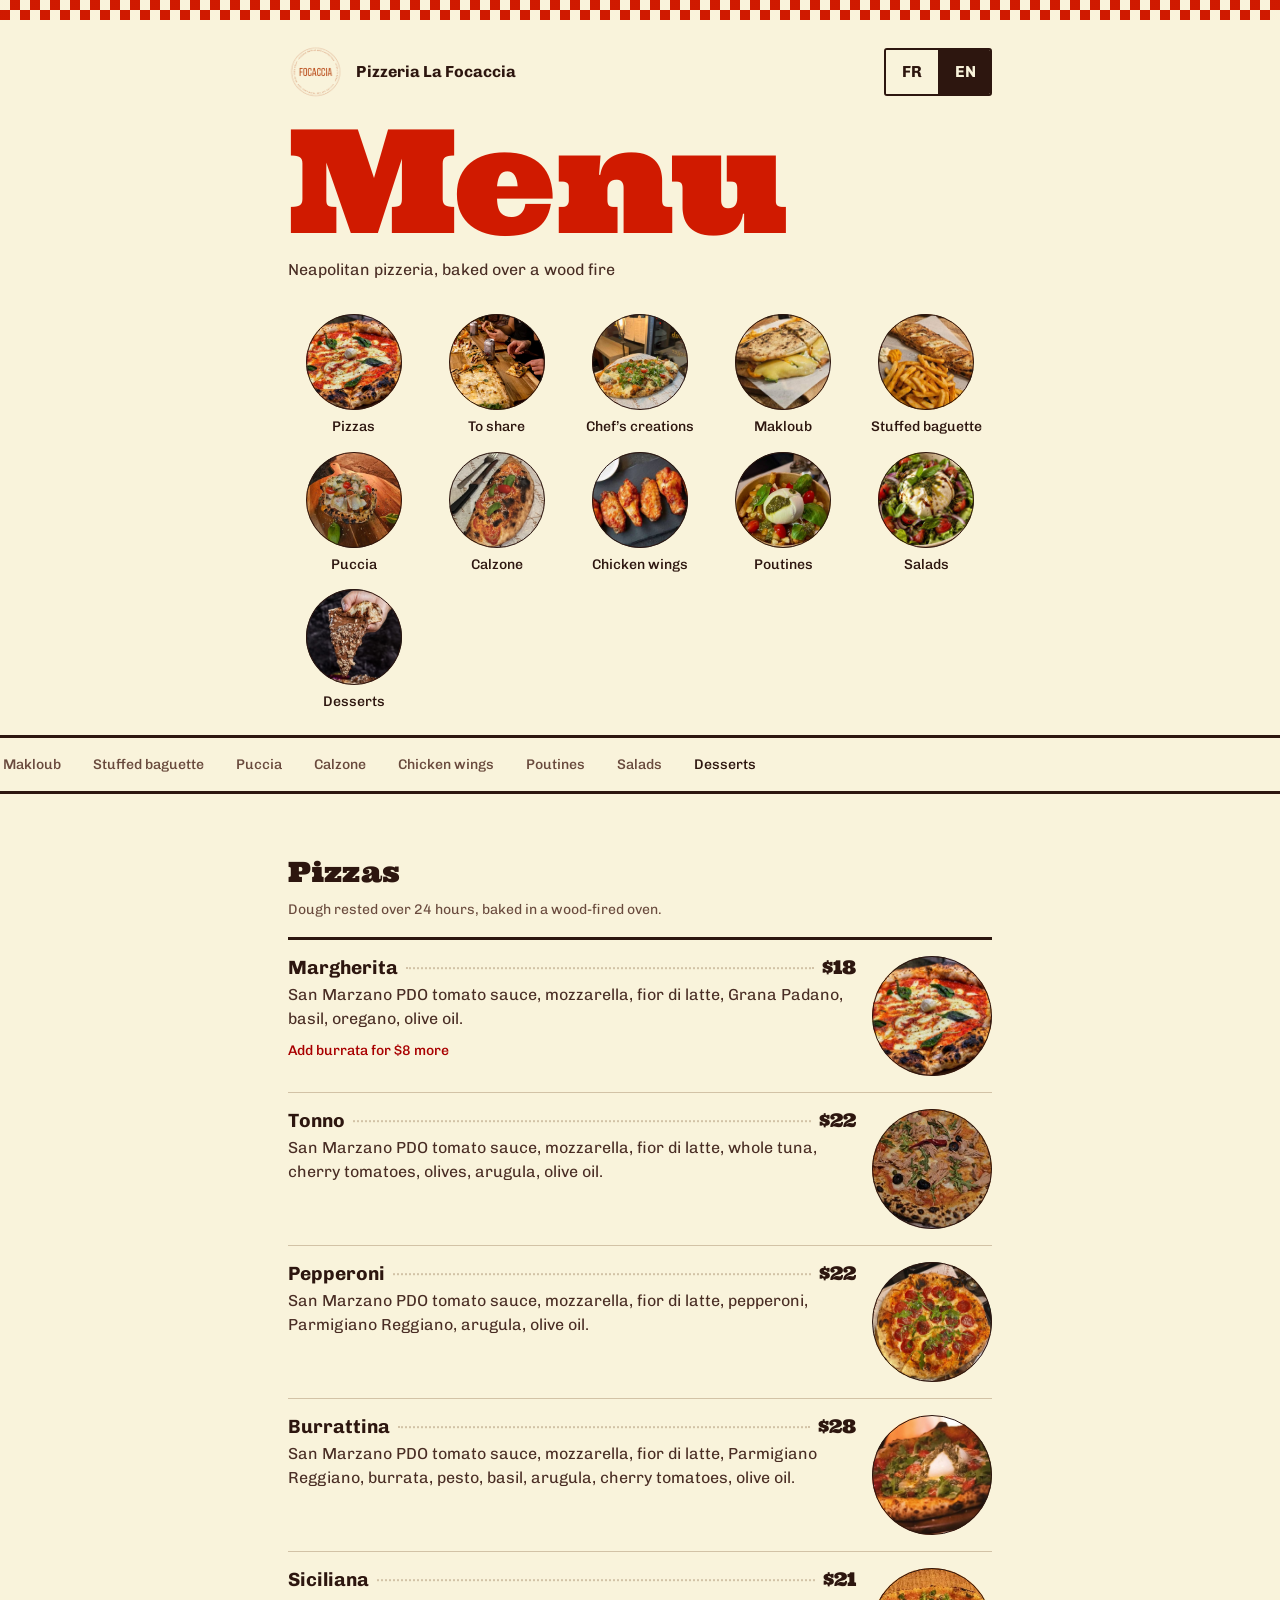
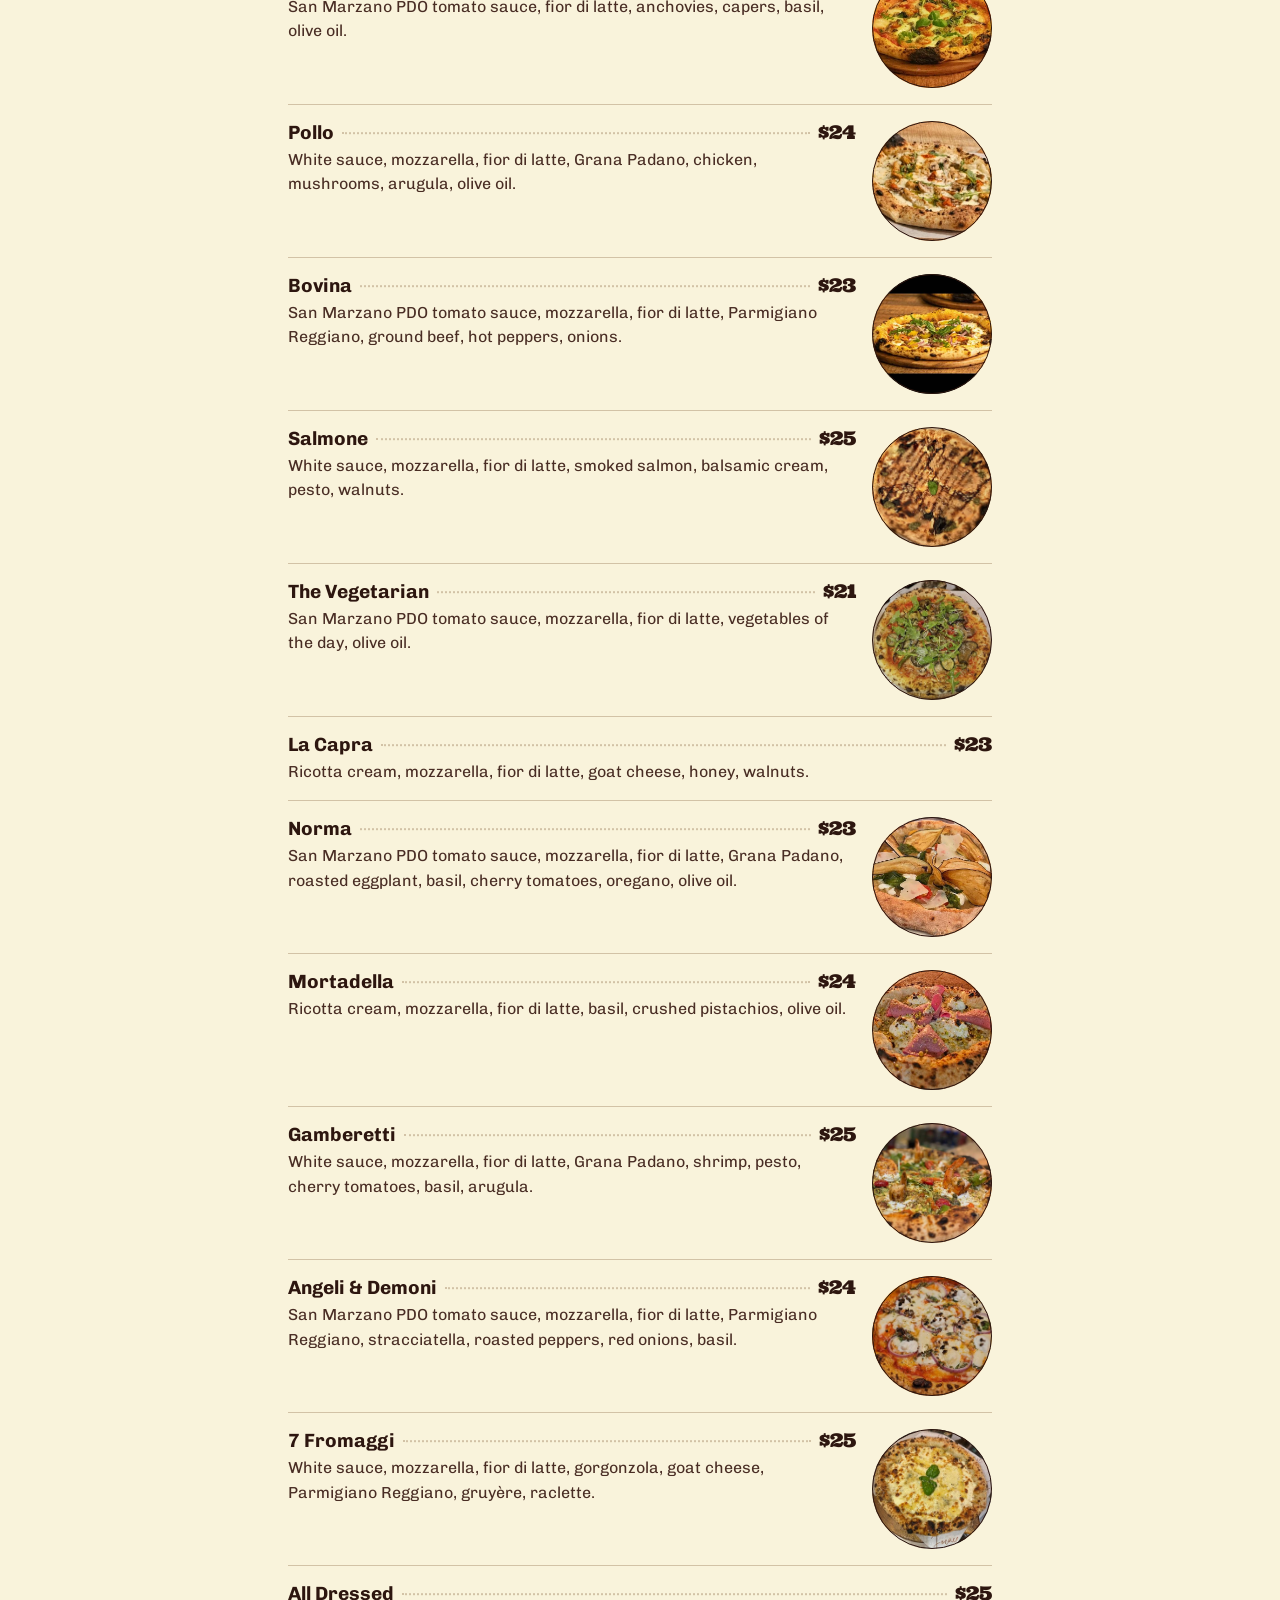
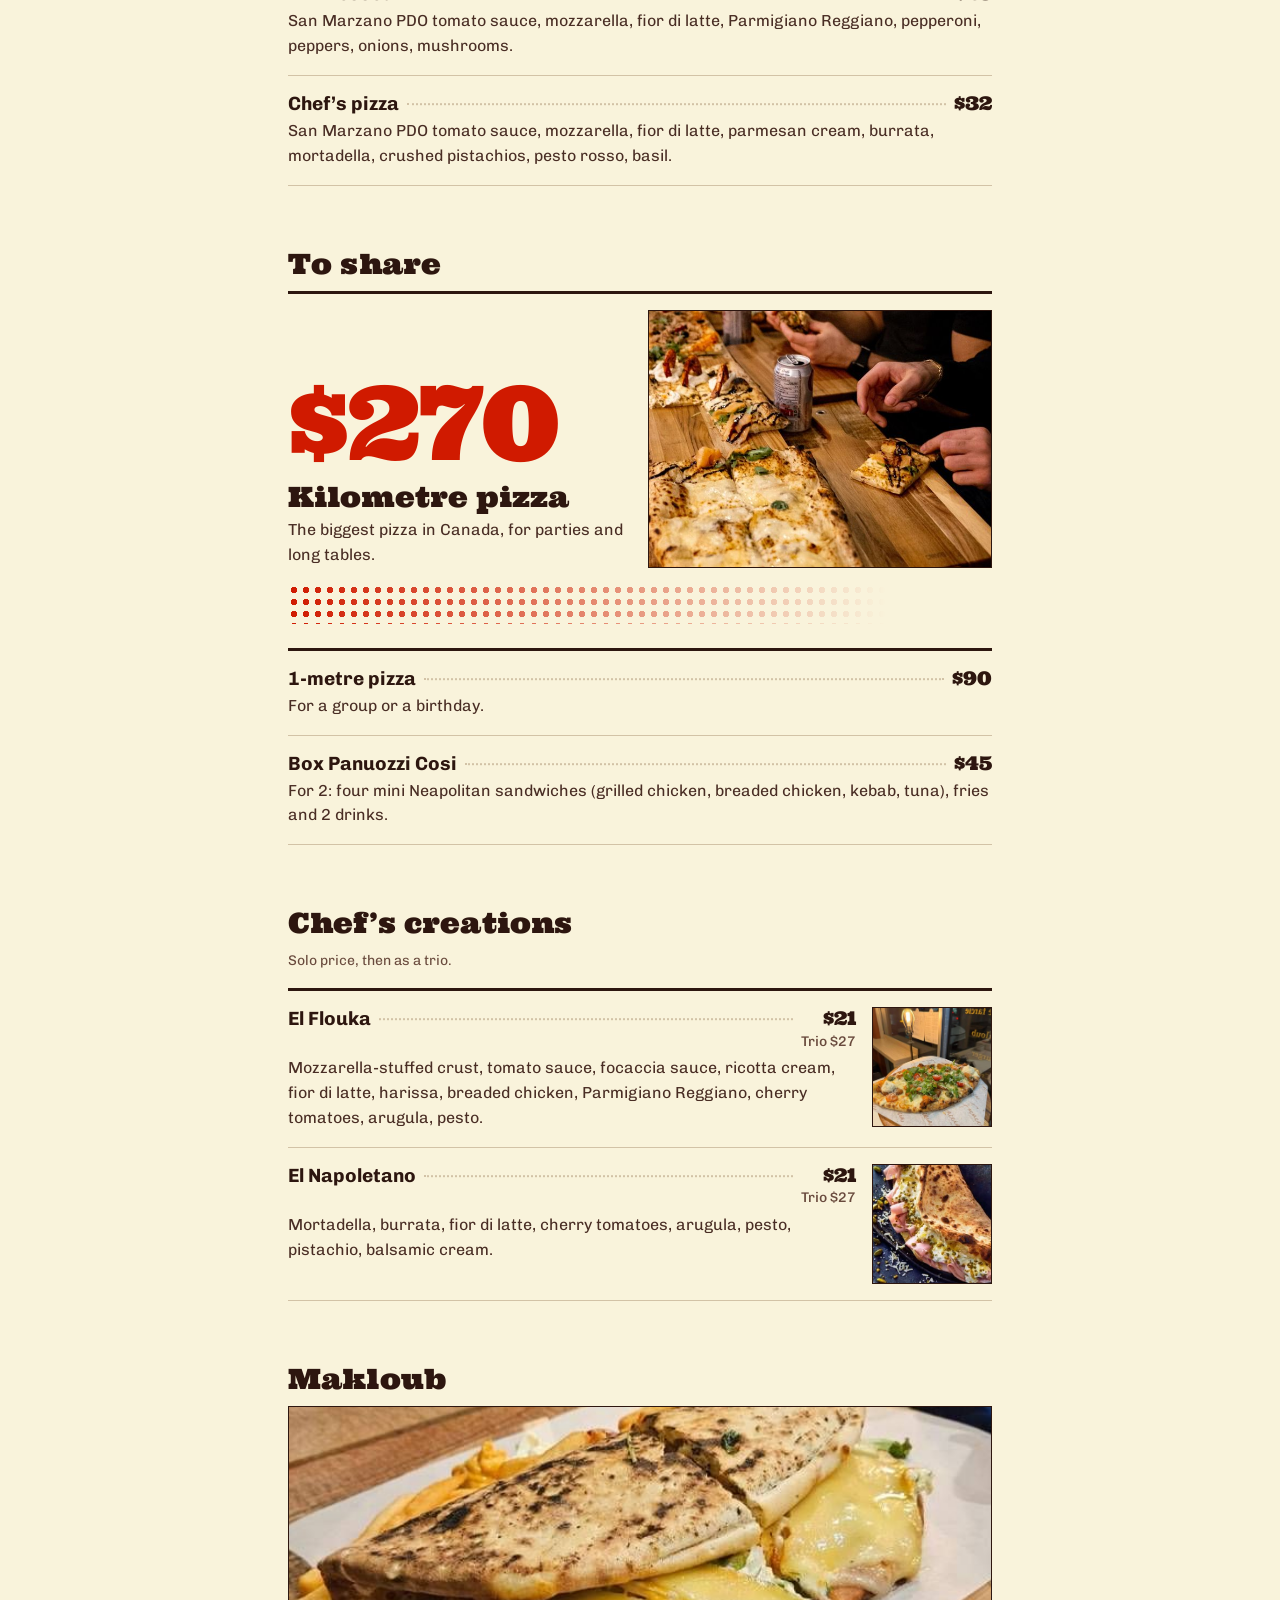
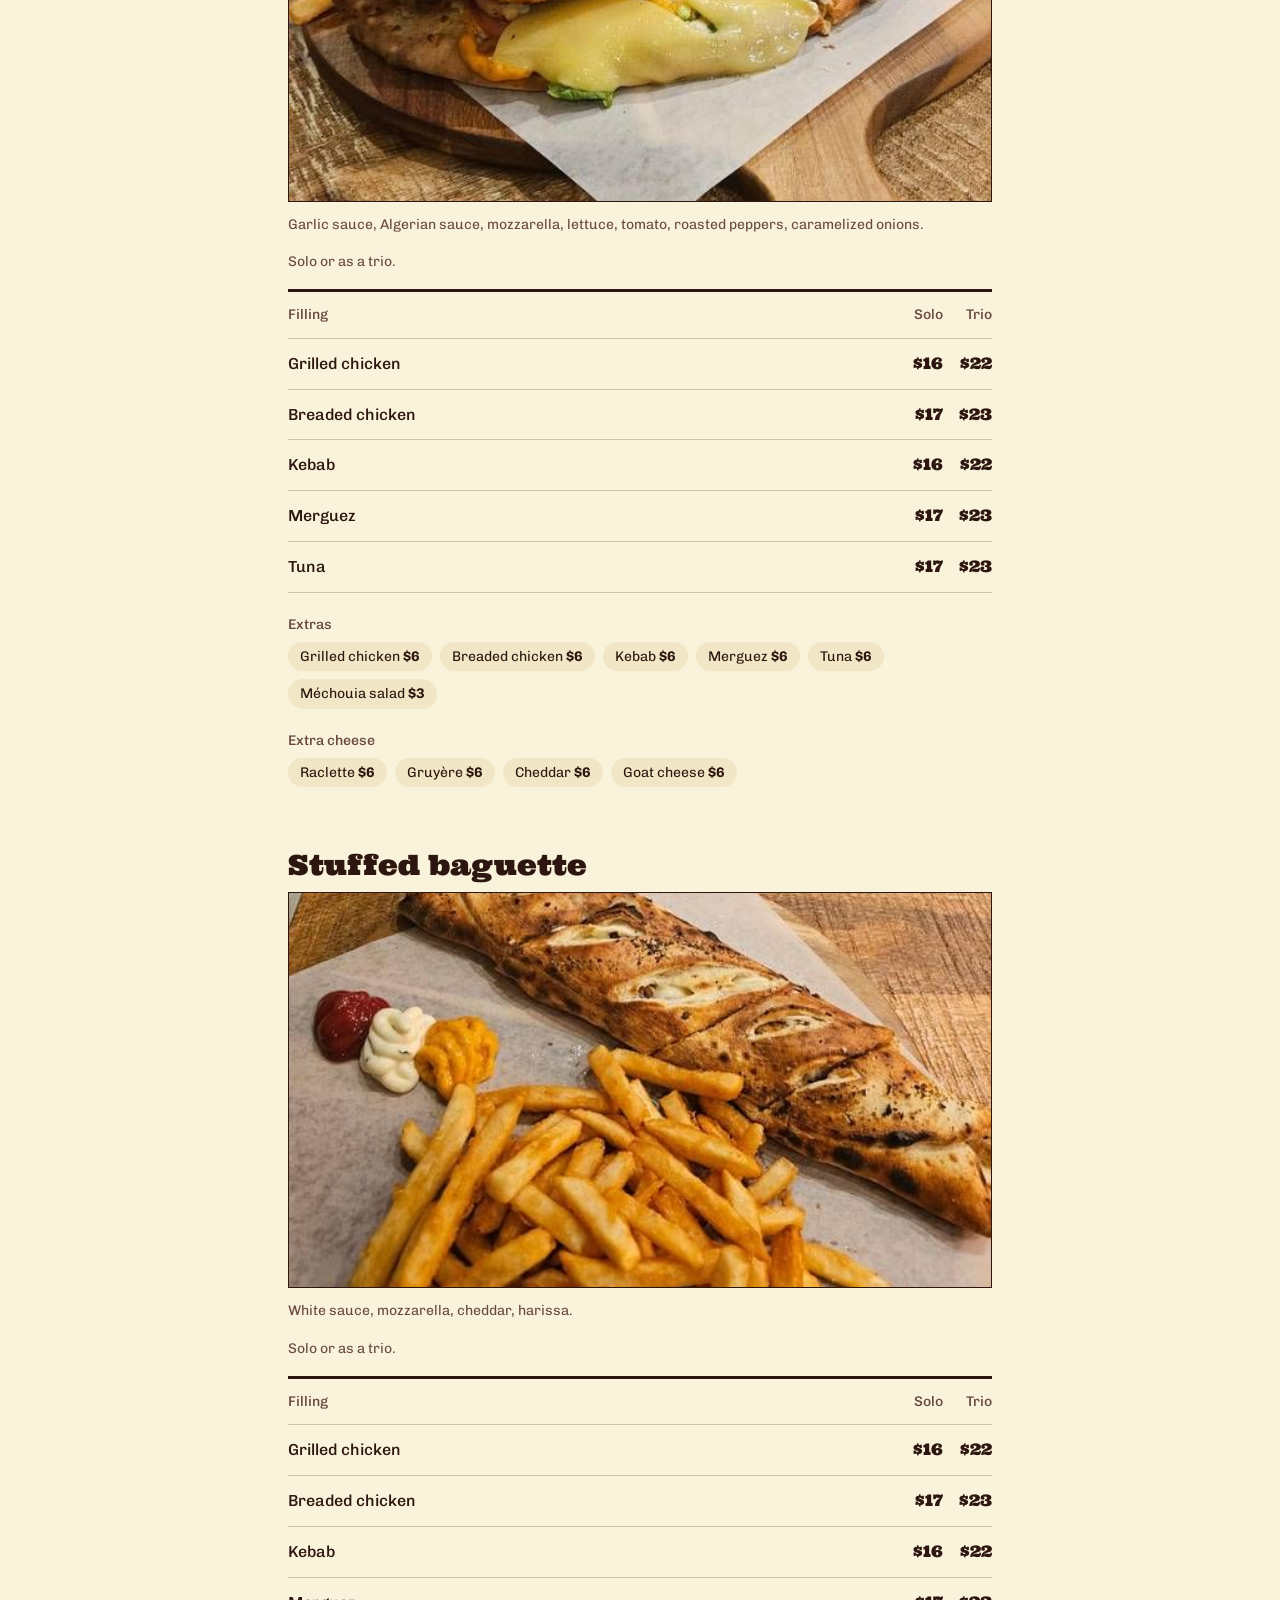
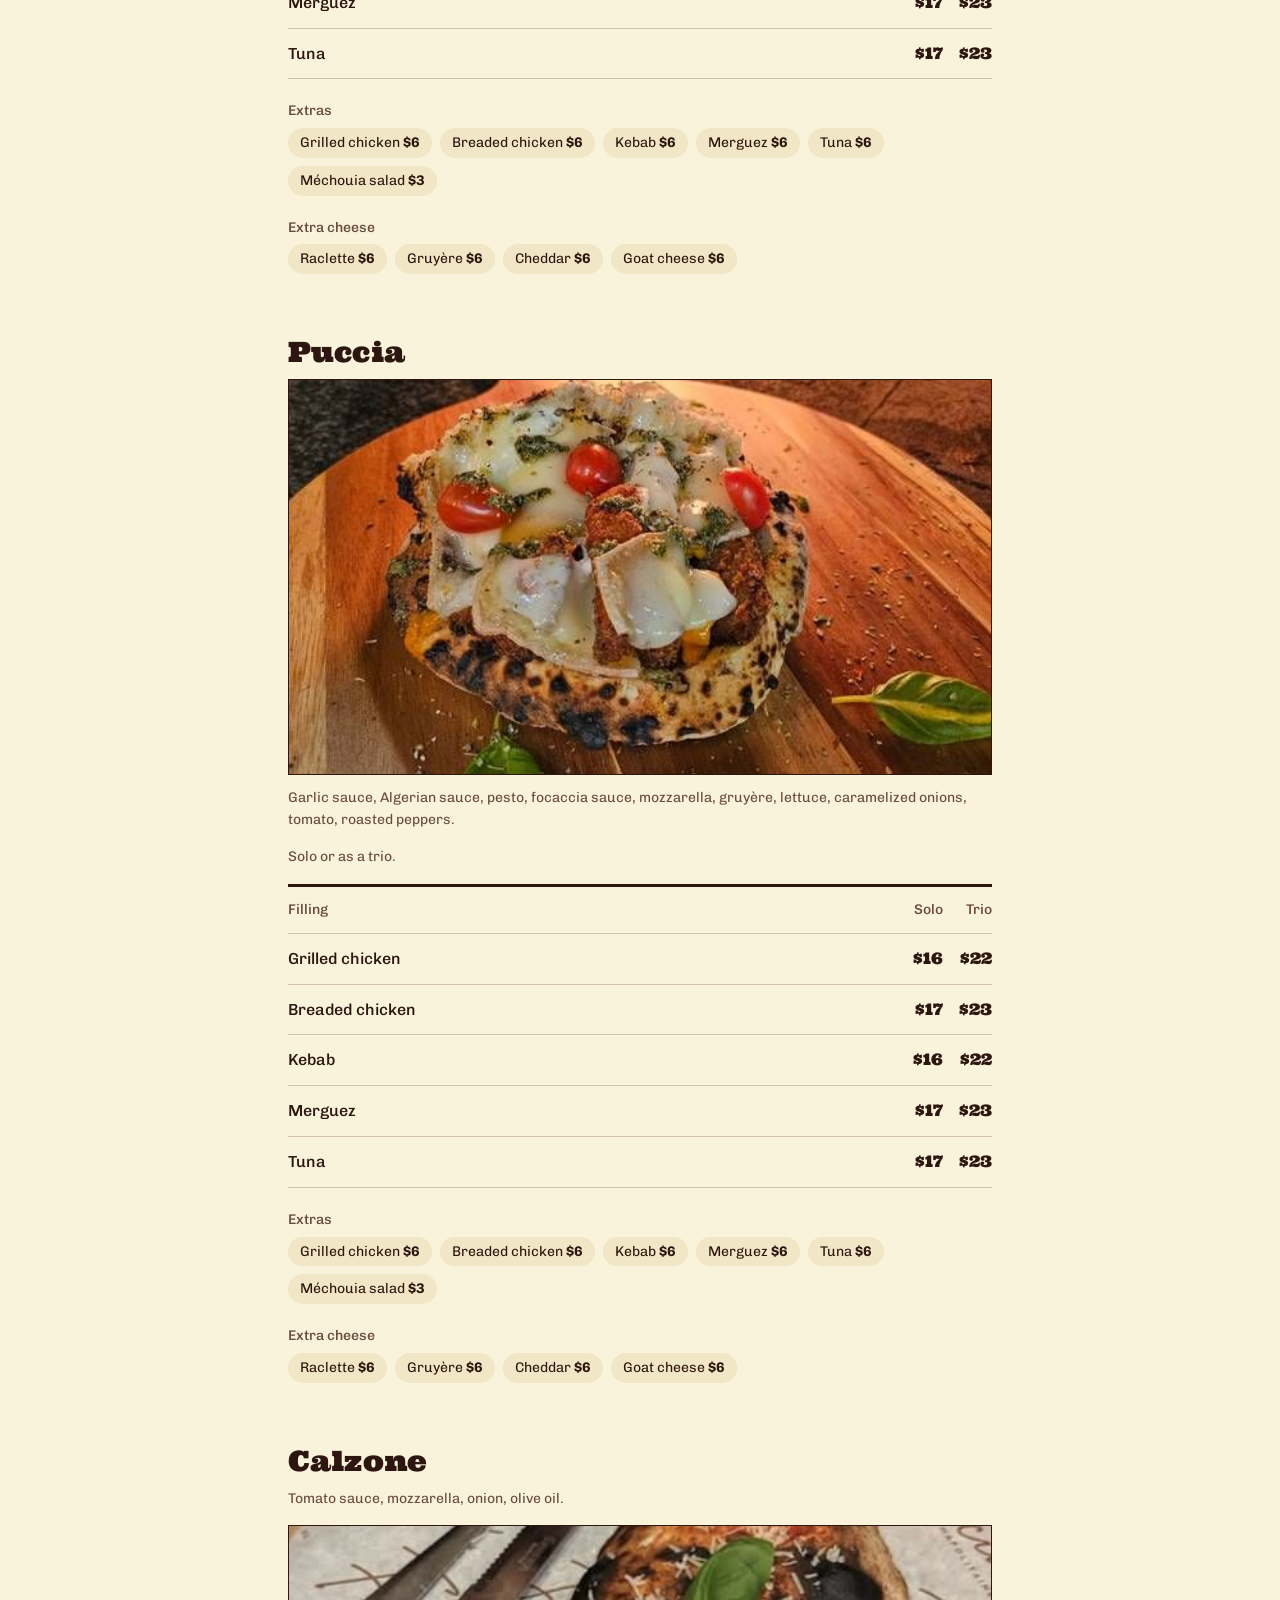
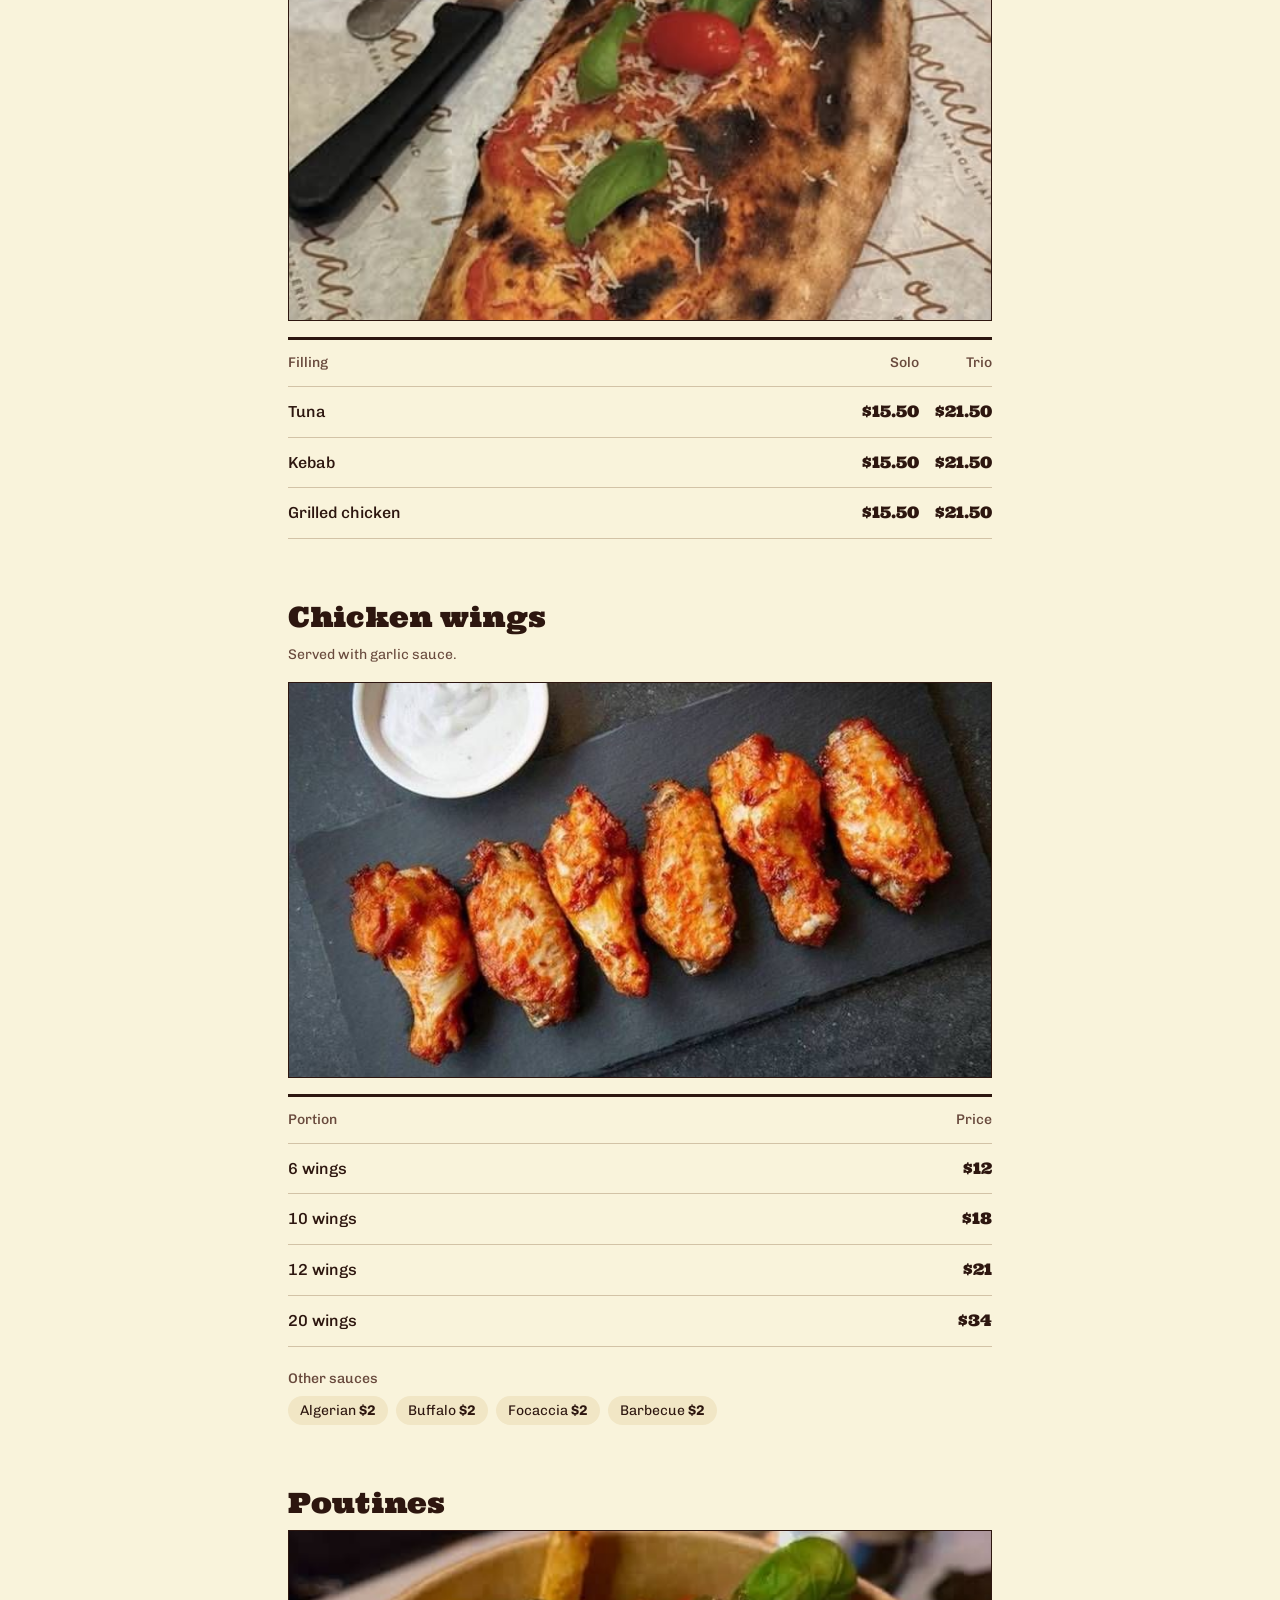
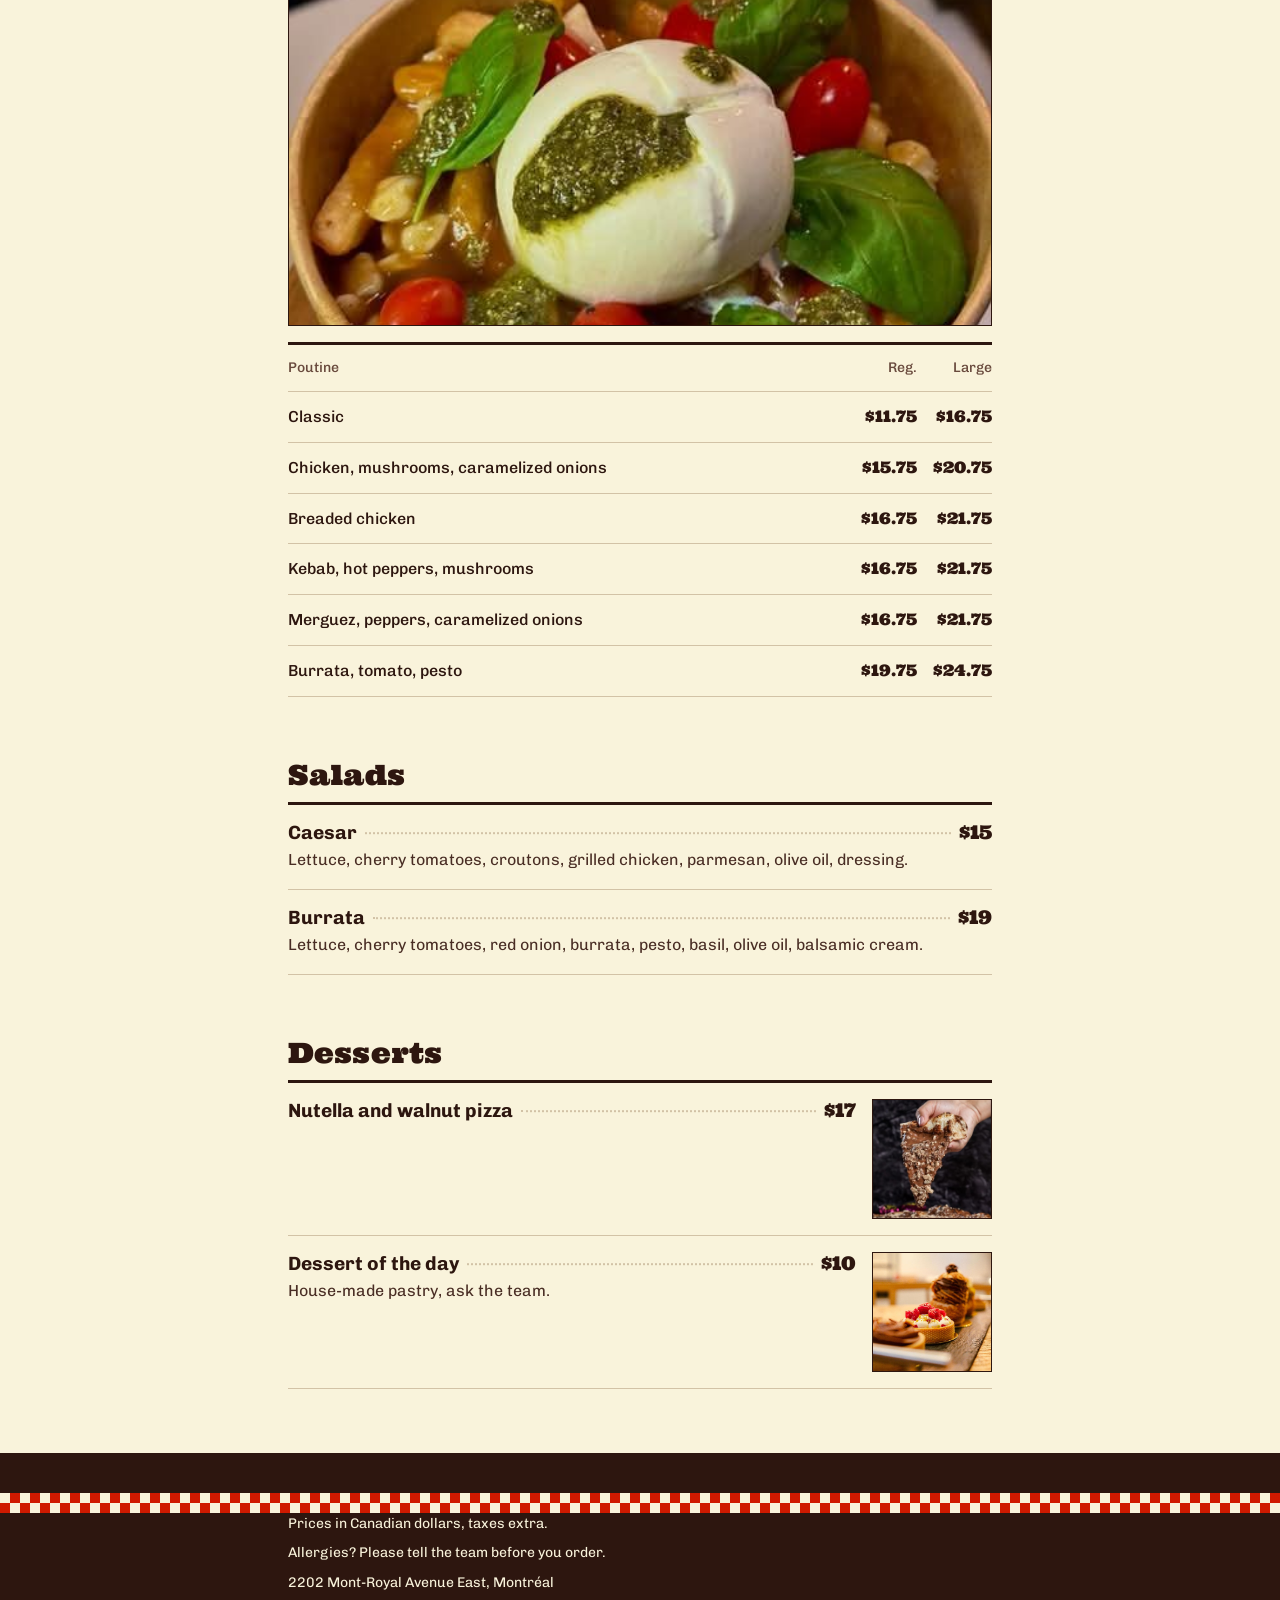
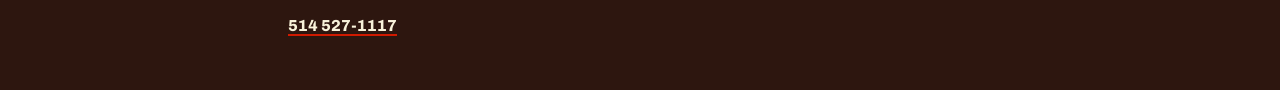
==== commit 8be3b4f4: "Sandwichs : retire les listes de sauces, sauces par défaut dans la description Co-Authored-By: Claud" ====
--- a/docs/en.html
+++ b/docs/en.html
@@ -23,7 +23,7 @@
 <nav class="container cat-grid-wrap" aria-label="Go to a category"><ul class="cat-grid"><li><a href="#pizzas"><img class="cat-photo" src="img/pizzas-margherita.jpg" alt="" width="550" height="544" decoding="async"><span>Pizzas</span></a></li><li><a href="#partager"><img class="cat-photo" src="img/photos-plats-pizza-kilometre.jpg" alt="" width="640" height="800" decoding="async"><span>To share</span></a></li><li><a href="#chef"><img class="cat-photo" src="img/el-flouka-el-flouka.jpg" alt="" width="550" height="733" decoding="async"><span>Chef’s creations</span></a></li><li><a href="#makloub"><img class="cat-photo" src="img/sandwichs-makloub-poulet-grille.jpg" alt="" width="640" height="440" decoding="async"><span>Makloub</span></a></li><li><a href="#baguette"><img class="cat-photo" src="img/sandwichs-baguette-farcie-poulet-grille.jpg" alt="" width="564" height="440" decoding="async"><span>Stuffed baguette</span></a></li><li><a href="#puccia"><img class="cat-photo" src="img/sandwichs-sandwich-puccia-poulet-grille.jpg" alt="" width="550" height="541" decoding="async"><span>Puccia</span></a></li><li><a href="#calzone"><img class="cat-photo" src="img/calzone-calzone-au-thon.jpg" alt="" width="550" height="574" decoding="async"><span>Calzone</span></a></li><li><a href="#ailes"><img class="cat-photo" src="img/ailes-de-poulet-6-ailes-de-poulet.jpg" alt="" width="733" height="440" decoding="async"><span>Chicken wings</span></a></li><li><a href="#poutines"><img class="cat-photo" src="img/poutines-poutine-burrata-tomate-et-sauce-pesto.jpg" alt="" width="550" height="689" decoding="async"><span>Poutines</span></a></li><li><a href="#salades"><img class="cat-photo" src="img/photos-plats-salade-burrata-bol.jpg" alt="" width="800" height="800" decoding="async"><span>Salads</span></a></li><li><a href="#desserts"><img class="cat-photo" src="img/pizzas-pizza-nutella-et-noix.jpg" alt="" width="550" height="639" decoding="async"><span>Desserts</span></a></li></ul></nav>
 <nav class="tabs" aria-label="Menu categories"><ul class="container"><li><a href="#pizzas">Pizzas</a></li><li><a href="#partager">To share</a></li><li><a href="#chef">Chef’s creations</a></li><li><a href="#makloub">Makloub</a></li><li><a href="#baguette">Stuffed baguette</a></li><li><a href="#puccia">Puccia</a></li><li><a href="#calzone">Calzone</a></li><li><a href="#ailes">Chicken wings</a></li><li><a href="#poutines">Poutines</a></li><li><a href="#salades">Salads</a></li><li><a href="#desserts">Desserts</a></li></ul></nav>
 <main class="container">
-<section id="pizzas" class="round" aria-labelledby="h-pizzas"><h2 id="h-pizzas">Pizzas</h2><p class="note">Dough rested over 24 hours, baked in a wood-fired oven.</p><ul class="rows"><li class="row has-photo"><div class="row-text"><div class="row-head"><h3>Margherita</h3><span class="leader" aria-hidden="true"></span><div class="prices"><span class="price">$18</span></div></div><p class="desc">San Marzano PDO tomato sauce, mozzarella, fior di latte, Grana Padano, basil, oregano, olive oil.</p><p class="extra">Add burrata for $8 more</p></div><img class="photo" src="img/pizzas-margherita.jpg" alt="" width="550" height="544" loading="lazy" decoding="async"></li><li class="row has-photo"><div class="row-text"><div class="row-head"><h3>Tonno</h3><span class="leader" aria-hidden="true"></span><div class="prices"><span class="price">$22</span></div></div><p class="desc">San Marzano PDO tomato sauce, mozzarella, fior di latte, whole tuna, cherry tomatoes, olives, arugula, olive oil.</p></div><img class="photo" src="img/pizzas-tonno.jpg" alt="" width="373" height="800" loading="lazy" decoding="async"></li><li class="row has-photo"><div class="row-text"><div class="row-head"><h3>Pepperoni</h3><span class="leader" aria-hidden="true"></span><div class="prices"><span class="price">$22</span></div></div><p class="desc">San Marzano PDO tomato sauce, mozzarella, fior di latte, pepperoni, Parmigiano Reggiano, arugula, olive oil.</p></div><img class="photo" src="img/pizzas-pepperoni.jpg" alt="" width="550" height="689" loading="lazy" decoding="async"></li><li class="row has-photo"><div class="row-text"><div class="row-head"><h3>Burrattina</h3><span class="leader" aria-hidden="true"></span><div class="prices"><span class="price">$28</span></div></div><p class="desc">San Marzano PDO tomato sauce, mozzarella, fior di latte, Parmigiano Reggiano, burrata, pesto, basil, arugula, cherry tomatoes, olive oil.</p></div><img class="photo" src="img/pizzas-burrattina.jpg" alt="" width="533" height="800" loading="lazy" decoding="async"></li><li class="row has-photo"><div class="row-text"><div class="row-head"><h3>Siciliana</h3><span class="leader" aria-hidden="true"></span><div class="prices"><span class="price">$21</span></div></div><p class="desc">San Marzano PDO tomato sauce, fior di latte, anchovies, capers, basil, olive oil.</p></div><img class="photo" src="img/pizzas-napoli.jpg" alt="" width="660" height="440" loading="lazy" decoding="async"></li><li class="row has-photo"><div class="row-text"><div class="row-head"><h3>Pollo</h3><span class="leader" aria-hidden="true"></span><div class="prices"><span class="price">$24</span></div></div><p class="desc">White sauce, mozzarella, fior di latte, Grana Padano, chicken, mushrooms, arugula, olive oil.</p></div><img class="photo" src="img/pizzas-pollo.jpg" alt="" width="798" height="400" loading="lazy" decoding="async"></li><li class="row has-photo"><div class="row-text"><div class="row-head"><h3>Bovina</h3><span class="leader" aria-hidden="true"></span><div class="prices"><span class="price">$23</span></div></div><p class="desc">San Marzano PDO tomato sauce, mozzarella, fior di latte, Parmigiano Reggiano, ground beef, hot peppers, onions.</p></div><img class="photo" src="img/pizzas-bovina.jpg" alt="" width="373" height="800" loading="lazy" decoding="async"></li><li class="row has-photo"><div class="row-text"><div class="row-head"><h3>Salmone</h3><span class="leader" aria-hidden="true"></span><div class="prices"><span class="price">$25</span></div></div><p class="desc">White sauce, mozzarella, fior di latte, smoked salmon, balsamic cream, pesto, walnuts.</p></div><img class="photo" src="img/pizzas-salmone.jpg" alt="" width="550" height="488" loading="lazy" decoding="async"></li><li class="row has-photo"><div class="row-text"><div class="row-head"><h3>The Vegetarian</h3><span class="leader" aria-hidden="true"></span><div class="prices"><span class="price">$21</span></div></div><p class="desc">San Marzano PDO tomato sauce, mozzarella, fior di latte, vegetables of the day, olive oil.</p></div><img class="photo" src="img/pizzas-la-vegetarienne.jpg" alt="" width="550" height="584" loading="lazy" decoding="async"></li><li class="row"><div class="row-text"><div class="row-head"><h3>La Capra</h3><span class="leader" aria-hidden="true"></span><div class="prices"><span class="price">$23</span></div></div><p class="desc">Ricotta cream, mozzarella, fior di latte, goat cheese, honey, walnuts.</p></div></li><li class="row has-photo"><div class="row-text"><div class="row-head"><h3>Norma</h3><span class="leader" aria-hidden="true"></span><div class="prices"><span class="price">$23</span></div></div><p class="desc">San Marzano PDO tomato sauce, mozzarella, fior di latte, Grana Padano, roasted eggplant, basil, cherry tomatoes, oregano, olive oil.</p></div><img class="photo" src="img/pizzas-norma.jpg" alt="" width="550" height="465" loading="lazy" decoding="async"></li><li class="row has-photo"><div class="row-text"><div class="row-head"><h3>Mortadella</h3><span class="leader" aria-hidden="true"></span><div class="prices"><span class="price">$24</span></div></div><p class="desc">Ricotta cream, mozzarella, fior di latte, basil, crushed pistachios, olive oil.</p></div><img class="photo" src="img/pizzas-mortadella.jpg" alt="" width="573" height="440" loading="lazy" decoding="async"></li><li class="row has-photo"><div class="row-text"><div class="row-head"><h3>Gamberetti</h3><span class="leader" aria-hidden="true"></span><div class="prices"><span class="price">$25</span></div></div><p class="desc">White sauce, mozzarella, fior di latte, Grana Padano, shrimp, pesto, cherry tomatoes, basil, arugula.</p></div><img class="photo" src="img/pizzas-gamberetti.jpg" alt="" width="550" height="550" loading="lazy" decoding="async"></li><li class="row has-photo"><div class="row-text"><div class="row-head"><h3>Angeli &amp; Demoni</h3><span class="leader" aria-hidden="true"></span><div class="prices"><span class="price">$24</span></div></div><p class="desc">San Marzano PDO tomato sauce, mozzarella, fior di latte, Parmigiano Reggiano, stracciatella, roasted peppers, red onions, basil.</p></div><img class="photo" src="img/pizzas-angeli-demoni.jpg" alt="" width="506" height="800" loading="lazy" decoding="async"></li><li class="row has-photo"><div class="row-text"><div class="row-head"><h3>7 Fromaggi</h3><span class="leader" aria-hidden="true"></span><div class="prices"><span class="price">$25</span></div></div><p class="desc">White sauce, mozzarella, fior di latte, gorgonzola, goat cheese, Parmigiano Reggiano, gruyère, raclette.</p></div><img class="photo" src="img/pizzas-7-fromaggi.jpg" alt="" width="550" height="733" loading="lazy" decoding="async"></li><li class="row"><div class="row-text"><div class="row-head"><h3>All Dressed</h3><span class="leader" aria-hidden="true"></span><div class="prices"><span class="price">$25</span></div></div><p class="desc">San Marzano PDO tomato sauce, mozzarella, fior di latte, Parmigiano Reggiano, pepperoni, peppers, onions, mushrooms.</p></div></li><li class="row"><div class="row-text"><div class="row-head"><h3>Chef’s pizza</h3><span class="leader" aria-hidden="true"></span><div class="prices"><span class="price">$32</span></div></div><p class="desc">San Marzano PDO tomato sauce, mozzarella, fior di latte, parmesan cream, burrata, mortadella, crushed pistachios, pesto rosso, basil.</p></div></li></ul></section><section id="partager" aria-labelledby="h-partager"><h2 id="h-partager">To share</h2><div class="poster"><div class="poster-text"><p class="poster-figure num">$270</p><h3 class="poster-name">Kilometre pizza</h3><p class="desc">The biggest pizza in Canada, for parties and long tables.</p></div><div class="screen" aria-hidden="true"></div><img class="photo" src="img/photos-plats-pizza-kilometre.jpg" alt="" width="640" height="800" loading="lazy" decoding="async"></div><ul class="rows"><li class="row"><div class="row-text"><div class="row-head"><h3>1-metre pizza</h3><span class="leader" aria-hidden="true"></span><div class="prices"><span class="price">$90</span></div></div><p class="desc">For a group or a birthday.</p></div></li><li class="row"><div class="row-text"><div class="row-head"><h3>Box Panuozzi Cosi</h3><span class="leader" aria-hidden="true"></span><div class="prices"><span class="price">$45</span></div></div><p class="desc">For 2: four mini Neapolitan sandwiches (grilled chicken, breaded chicken, kebab, tuna), fries and 2 drinks.</p></div></li></ul></section><section id="chef" aria-labelledby="h-chef"><h2 id="h-chef">Chef’s creations</h2><p class="note">Solo price, then as a trio.</p><ul class="rows"><li class="row has-photo"><div class="row-text"><div class="row-head"><h3>El Flouka</h3><span class="leader" aria-hidden="true"></span><div class="prices"><span class="price"><span class="visually-hidden">Solo </span>$21</span><span class="price-alt">Trio $27</span></div></div><p class="desc">Mozzarella-stuffed crust, tomato sauce, focaccia sauce, ricotta cream, fior di latte, harissa, breaded chicken, Parmigiano Reggiano, cherry tomatoes, arugula, pesto.</p></div><img class="photo" src="img/el-flouka-el-flouka.jpg" alt="" width="550" height="733" loading="lazy" decoding="async"></li><li class="row has-photo"><div class="row-text"><div class="row-head"><h3>El Napoletano</h3><span class="leader" aria-hidden="true"></span><div class="prices"><span class="price"><span class="visually-hidden">Solo </span>$21</span><span class="price-alt">Trio $27</span></div></div><p class="desc">Mortadella, burrata, fior di latte, cherry tomatoes, arugula, pesto, pistachio, balsamic cream.</p></div><img class="photo" src="img/el-flouka-el-napoletano.jpg" alt="" width="337" height="600" loading="lazy" decoding="async"></li></ul></section><section id="makloub" aria-labelledby="h-makloub"><h2 id="h-makloub">Makloub</h2><img class="photo photo-wide" src="img/sandwichs-makloub-poulet-grille.jpg" alt="" width="640" height="440" loading="lazy" decoding="async"><p class="note">Mozzarella, lettuce, tomato, roasted peppers, caramelized onions.</p><div class="sauce-box"><p class="sauces"><strong>Sauces included:</strong> Garlic, Algerian.</p><p class="sauces-add">Free sauces</p><ul class="chips"><li>Harissa</li><li>Ketchup</li></ul><p class="sauces-add">Paid sauces</p><ul class="chips"><li>Barbecue <span class="num">$2</span></li><li>Focaccia sauce <span class="num">$2</span></li><li>Pesto <span class="num">$2</span></li></ul></div><p class="note">Solo or as a trio.</p><table class="prices-table"><thead><tr><th scope="col">Filling</th><th scope="col" class="num">Solo</th><th scope="col" class="num">Trio</th></tr></thead><tbody><tr><th scope="row">Grilled chicken</th><td class="num">$16</td><td class="num">$22</td></tr><tr><th scope="row">Breaded chicken</th><td class="num">$17</td><td class="num">$23</td></tr><tr><th scope="row">Kebab</th><td class="num">$16</td><td class="num">$22</td></tr><tr><th scope="row">Merguez</th><td class="num">$17</td><td class="num">$23</td></tr><tr><th scope="row">Tuna</th><td class="num">$17</td><td class="num">$23</td></tr></tbody></table><div class="extras"><h3>Extras</h3><ul class="chips"><li>Grilled chicken <span class="num">$6</span></li><li>Breaded chicken <span class="num">$6</span></li><li>Kebab <span class="num">$6</span></li><li>Merguez <span class="num">$6</span></li><li>Tuna <span class="num">$6</span></li><li>Méchouia salad <span class="num">$3</span></li></ul></div><div class="extras"><h3>Extra cheese</h3><ul class="chips"><li>Raclette <span class="num">$6</span></li><li>Gruyère <span class="num">$6</span></li><li>Cheddar <span class="num">$6</span></li><li>Goat cheese <span class="num">$6</span></li></ul></div></section><section id="baguette" aria-labelledby="h-baguette"><h2 id="h-baguette">Stuffed baguette</h2><img class="photo photo-wide" src="img/sandwichs-baguette-farcie-poulet-grille.jpg" alt="" width="564" height="440" loading="lazy" decoding="async"><p class="note">White sauce, mozzarella, cheddar, harissa.</p><div class="sauce-box"><p class="sauces-add">Sauces, pick 3</p><ul class="chips"><li>Garlic</li><li>Algerian</li><li>Pesto</li><li>Harissa</li><li>Ketchup</li><li>Barbecue</li><li>Mayonnaise</li></ul></div><p class="note">Solo or as a trio.</p><table class="prices-table"><thead><tr><th scope="col">Filling</th><th scope="col" class="num">Solo</th><th scope="col" class="num">Trio</th></tr></thead><tbody><tr><th scope="row">Grilled chicken</th><td class="num">$16</td><td class="num">$22</td></tr><tr><th scope="row">Breaded chicken</th><td class="num">$17</td><td class="num">$23</td></tr><tr><th scope="row">Kebab</th><td class="num">$16</td><td class="num">$22</td></tr><tr><th scope="row">Merguez</th><td class="num">$17</td><td class="num">$23</td></tr><tr><th scope="row">Tuna</th><td class="num">$17</td><td class="num">$23</td></tr></tbody></table><div class="extras"><h3>Extras</h3><ul class="chips"><li>Grilled chicken <span class="num">$6</span></li><li>Breaded chicken <span class="num">$6</span></li><li>Kebab <span class="num">$6</span></li><li>Merguez <span class="num">$6</span></li><li>Tuna <span class="num">$6</span></li><li>Méchouia salad <span class="num">$3</span></li></ul></div><div class="extras"><h3>Extra cheese</h3><ul class="chips"><li>Raclette <span class="num">$6</span></li><li>Gruyère <span class="num">$6</span></li><li>Cheddar <span class="num">$6</span></li><li>Goat cheese <span class="num">$6</span></li></ul></div></section><section id="puccia" aria-labelledby="h-puccia"><h2 id="h-puccia">Puccia</h2><img class="photo photo-wide" src="img/sandwichs-sandwich-puccia-poulet-grille.jpg" alt="" width="550" height="541" loading="lazy" decoding="async"><p class="note">Mozzarella, gruyère, lettuce, caramelized onions, tomato, roasted peppers.</p><div class="sauce-box"><p class="sauces"><strong>Sauces included:</strong> Garlic, Algerian, pesto, focaccia sauce.</p><p class="sauces-add">Free sauces</p><ul class="chips"><li>Harissa</li><li>Ketchup</li></ul><p class="sauces-add">Paid sauces</p><ul class="chips"><li>Barbecue <span class="num">$2</span></li></ul></div><p class="note">Solo or as a trio.</p><table class="prices-table"><thead><tr><th scope="col">Filling</th><th scope="col" class="num">Solo</th><th scope="col" class="num">Trio</th></tr></thead><tbody><tr><th scope="row">Grilled chicken</th><td class="num">$16</td><td class="num">$22</td></tr><tr><th scope="row">Breaded chicken</th><td class="num">$17</td><td class="num">$23</td></tr><tr><th scope="row">Kebab</th><td class="num">$16</td><td class="num">$22</td></tr><tr><th scope="row">Merguez</th><td class="num">$17</td><td class="num">$23</td></tr><tr><th scope="row">Tuna</th><td class="num">$17</td><td class="num">$23</td></tr></tbody></table><div class="extras"><h3>Extras</h3><ul class="chips"><li>Grilled chicken <span class="num">$6</span></li><li>Breaded chicken <span class="num">$6</span></li><li>Kebab <span class="num">$6</span></li><li>Merguez <span class="num">$6</span></li><li>Tuna <span class="num">$6</span></li><li>Méchouia salad <span class="num">$3</span></li></ul></div><div class="extras"><h3>Extra cheese</h3><ul class="chips"><li>Raclette <span class="num">$6</span></li><li>Gruyère <span class="num">$6</span></li><li>Cheddar <span class="num">$6</span></li><li>Goat cheese <span class="num">$6</span></li></ul></div></section><section id="calzone" aria-labelledby="h-calzone"><h2 id="h-calzone">Calzone</h2><p class="note">Tomato sauce, mozzarella, onion, olive oil.</p><img class="photo photo-wide" src="img/calzone-calzone-au-thon.jpg" alt="" width="550" height="574" loading="lazy" decoding="async"><table class="prices-table"><thead><tr><th scope="col">Filling</th><th scope="col" class="num">Solo</th><th scope="col" class="num">Trio</th></tr></thead><tbody><tr><th scope="row">Tuna</th><td class="num">$15.50</td><td class="num">$21.50</td></tr><tr><th scope="row">Kebab</th><td class="num">$15.50</td><td class="num">$21.50</td></tr><tr><th scope="row">Grilled chicken</th><td class="num">$15.50</td><td class="num">$21.50</td></tr></tbody></table></section><section id="ailes" aria-labelledby="h-ailes"><h2 id="h-ailes">Chicken wings</h2><p class="note">Served with garlic sauce.</p><img class="photo photo-wide" src="img/ailes-de-poulet-6-ailes-de-poulet.jpg" alt="" width="733" height="440" loading="lazy" decoding="async"><table class="prices-table"><thead><tr><th scope="col">Portion</th><th scope="col" class="num">Price</th></tr></thead><tbody><tr><th scope="row">6 wings</th><td class="num">$12</td></tr><tr><th scope="row">10 wings</th><td class="num">$18</td></tr><tr><th scope="row">12 wings</th><td class="num">$21</td></tr><tr><th scope="row">20 wings</th><td class="num">$34</td></tr></tbody></table><div class="extras"><h3>Other sauces</h3><ul class="chips"><li>Algerian <span class="num">$2</span></li><li>Buffalo <span class="num">$2</span></li><li>Focaccia <span class="num">$2</span></li><li>Barbecue <span class="num">$2</span></li></ul></div></section><section id="poutines" aria-labelledby="h-poutines"><h2 id="h-poutines">Poutines</h2><img class="photo photo-wide" src="img/poutines-poutine-burrata-tomate-et-sauce-pesto.jpg" alt="" width="550" height="689" loading="lazy" decoding="async"><table class="prices-table"><thead><tr><th scope="col">Poutine</th><th scope="col" class="num">Reg.</th><th scope="col" class="num">Large</th></tr></thead><tbody><tr><th scope="row">Classic</th><td class="num">$11.75</td><td class="num">$16.75</td></tr><tr><th scope="row">Chicken, mushrooms, caramelized onions</th><td class="num">$15.75</td><td class="num">$20.75</td></tr><tr><th scope="row">Breaded chicken</th><td class="num">$16.75</td><td class="num">$21.75</td></tr><tr><th scope="row">Kebab, hot peppers, mushrooms</th><td class="num">$16.75</td><td class="num">$21.75</td></tr><tr><th scope="row">Merguez, peppers, caramelized onions</th><td class="num">$16.75</td><td class="num">$21.75</td></tr><tr><th scope="row">Burrata, tomato, pesto</th><td class="num">$19.75</td><td class="num">$24.75</td></tr></tbody></table></section><section id="salades" aria-labelledby="h-salades"><h2 id="h-salades">Salads</h2><ul class="rows"><li class="row"><div class="row-text"><div class="row-head"><h3>Caesar</h3><span class="leader" aria-hidden="true"></span><div class="prices"><span class="price">$15</span></div></div><p class="desc">Lettuce, cherry tomatoes, croutons, grilled chicken, parmesan, olive oil, dressing.</p></div></li><li class="row"><div class="row-text"><div class="row-head"><h3>Burrata</h3><span class="leader" aria-hidden="true"></span><div class="prices"><span class="price">$19</span></div></div><p class="desc">Lettuce, cherry tomatoes, red onion, burrata, pesto, basil, olive oil, balsamic cream.</p></div></li></ul></section><section id="desserts" aria-labelledby="h-desserts"><h2 id="h-desserts">Desserts</h2><ul class="rows"><li class="row has-photo"><div class="row-text"><div class="row-head"><h3>Nutella and walnut pizza</h3><span class="leader" aria-hidden="true"></span><div class="prices"><span class="price">$17</span></div></div></div><img class="photo" src="img/pizzas-pizza-nutella-et-noix.jpg" alt="" width="550" height="639" loading="lazy" decoding="async"></li><li class="row has-photo"><div class="row-text"><div class="row-head"><h3>Dessert of the day</h3><span class="leader" aria-hidden="true"></span><div class="prices"><span class="price">$10</span></div></div><p class="desc">House-made pastry, ask the team.</p></div><img class="photo" src="img/photos-plats-desserts-maison.jpg" alt="" width="800" height="798" loading="lazy" decoding="async"></li></ul></section>
+<section id="pizzas" class="round" aria-labelledby="h-pizzas"><h2 id="h-pizzas">Pizzas</h2><p class="note">Dough rested over 24 hours, baked in a wood-fired oven.</p><ul class="rows"><li class="row has-photo"><div class="row-text"><div class="row-head"><h3>Margherita</h3><span class="leader" aria-hidden="true"></span><div class="prices"><span class="price">$18</span></div></div><p class="desc">San Marzano PDO tomato sauce, mozzarella, fior di latte, Grana Padano, basil, oregano, olive oil.</p><p class="extra">Add burrata for $8 more</p></div><img class="photo" src="img/pizzas-margherita.jpg" alt="" width="550" height="544" loading="lazy" decoding="async"></li><li class="row has-photo"><div class="row-text"><div class="row-head"><h3>Tonno</h3><span class="leader" aria-hidden="true"></span><div class="prices"><span class="price">$22</span></div></div><p class="desc">San Marzano PDO tomato sauce, mozzarella, fior di latte, whole tuna, cherry tomatoes, olives, arugula, olive oil.</p></div><img class="photo" src="img/pizzas-tonno.jpg" alt="" width="373" height="800" loading="lazy" decoding="async"></li><li class="row has-photo"><div class="row-text"><div class="row-head"><h3>Pepperoni</h3><span class="leader" aria-hidden="true"></span><div class="prices"><span class="price">$22</span></div></div><p class="desc">San Marzano PDO tomato sauce, mozzarella, fior di latte, pepperoni, Parmigiano Reggiano, arugula, olive oil.</p></div><img class="photo" src="img/pizzas-pepperoni.jpg" alt="" width="550" height="689" loading="lazy" decoding="async"></li><li class="row has-photo"><div class="row-text"><div class="row-head"><h3>Burrattina</h3><span class="leader" aria-hidden="true"></span><div class="prices"><span class="price">$28</span></div></div><p class="desc">San Marzano PDO tomato sauce, mozzarella, fior di latte, Parmigiano Reggiano, burrata, pesto, basil, arugula, cherry tomatoes, olive oil.</p></div><img class="photo" src="img/pizzas-burrattina.jpg" alt="" width="533" height="800" loading="lazy" decoding="async"></li><li class="row has-photo"><div class="row-text"><div class="row-head"><h3>Siciliana</h3><span class="leader" aria-hidden="true"></span><div class="prices"><span class="price">$21</span></div></div><p class="desc">San Marzano PDO tomato sauce, fior di latte, anchovies, capers, basil, olive oil.</p></div><img class="photo" src="img/pizzas-napoli.jpg" alt="" width="660" height="440" loading="lazy" decoding="async"></li><li class="row has-photo"><div class="row-text"><div class="row-head"><h3>Pollo</h3><span class="leader" aria-hidden="true"></span><div class="prices"><span class="price">$24</span></div></div><p class="desc">White sauce, mozzarella, fior di latte, Grana Padano, chicken, mushrooms, arugula, olive oil.</p></div><img class="photo" src="img/pizzas-pollo.jpg" alt="" width="798" height="400" loading="lazy" decoding="async"></li><li class="row has-photo"><div class="row-text"><div class="row-head"><h3>Bovina</h3><span class="leader" aria-hidden="true"></span><div class="prices"><span class="price">$23</span></div></div><p class="desc">San Marzano PDO tomato sauce, mozzarella, fior di latte, Parmigiano Reggiano, ground beef, hot peppers, onions.</p></div><img class="photo" src="img/pizzas-bovina.jpg" alt="" width="373" height="800" loading="lazy" decoding="async"></li><li class="row has-photo"><div class="row-text"><div class="row-head"><h3>Salmone</h3><span class="leader" aria-hidden="true"></span><div class="prices"><span class="price">$25</span></div></div><p class="desc">White sauce, mozzarella, fior di latte, smoked salmon, balsamic cream, pesto, walnuts.</p></div><img class="photo" src="img/pizzas-salmone.jpg" alt="" width="550" height="488" loading="lazy" decoding="async"></li><li class="row has-photo"><div class="row-text"><div class="row-head"><h3>The Vegetarian</h3><span class="leader" aria-hidden="true"></span><div class="prices"><span class="price">$21</span></div></div><p class="desc">San Marzano PDO tomato sauce, mozzarella, fior di latte, vegetables of the day, olive oil.</p></div><img class="photo" src="img/pizzas-la-vegetarienne.jpg" alt="" width="550" height="584" loading="lazy" decoding="async"></li><li class="row"><div class="row-text"><div class="row-head"><h3>La Capra</h3><span class="leader" aria-hidden="true"></span><div class="prices"><span class="price">$23</span></div></div><p class="desc">Ricotta cream, mozzarella, fior di latte, goat cheese, honey, walnuts.</p></div></li><li class="row has-photo"><div class="row-text"><div class="row-head"><h3>Norma</h3><span class="leader" aria-hidden="true"></span><div class="prices"><span class="price">$23</span></div></div><p class="desc">San Marzano PDO tomato sauce, mozzarella, fior di latte, Grana Padano, roasted eggplant, basil, cherry tomatoes, oregano, olive oil.</p></div><img class="photo" src="img/pizzas-norma.jpg" alt="" width="550" height="465" loading="lazy" decoding="async"></li><li class="row has-photo"><div class="row-text"><div class="row-head"><h3>Mortadella</h3><span class="leader" aria-hidden="true"></span><div class="prices"><span class="price">$24</span></div></div><p class="desc">Ricotta cream, mozzarella, fior di latte, basil, crushed pistachios, olive oil.</p></div><img class="photo" src="img/pizzas-mortadella.jpg" alt="" width="573" height="440" loading="lazy" decoding="async"></li><li class="row has-photo"><div class="row-text"><div class="row-head"><h3>Gamberetti</h3><span class="leader" aria-hidden="true"></span><div class="prices"><span class="price">$25</span></div></div><p class="desc">White sauce, mozzarella, fior di latte, Grana Padano, shrimp, pesto, cherry tomatoes, basil, arugula.</p></div><img class="photo" src="img/pizzas-gamberetti.jpg" alt="" width="550" height="550" loading="lazy" decoding="async"></li><li class="row has-photo"><div class="row-text"><div class="row-head"><h3>Angeli &amp; Demoni</h3><span class="leader" aria-hidden="true"></span><div class="prices"><span class="price">$24</span></div></div><p class="desc">San Marzano PDO tomato sauce, mozzarella, fior di latte, Parmigiano Reggiano, stracciatella, roasted peppers, red onions, basil.</p></div><img class="photo" src="img/pizzas-angeli-demoni.jpg" alt="" width="506" height="800" loading="lazy" decoding="async"></li><li class="row has-photo"><div class="row-text"><div class="row-head"><h3>7 Fromaggi</h3><span class="leader" aria-hidden="true"></span><div class="prices"><span class="price">$25</span></div></div><p class="desc">White sauce, mozzarella, fior di latte, gorgonzola, goat cheese, Parmigiano Reggiano, gruyère, raclette.</p></div><img class="photo" src="img/pizzas-7-fromaggi.jpg" alt="" width="550" height="733" loading="lazy" decoding="async"></li><li class="row"><div class="row-text"><div class="row-head"><h3>All Dressed</h3><span class="leader" aria-hidden="true"></span><div class="prices"><span class="price">$25</span></div></div><p class="desc">San Marzano PDO tomato sauce, mozzarella, fior di latte, Parmigiano Reggiano, pepperoni, peppers, onions, mushrooms.</p></div></li><li class="row"><div class="row-text"><div class="row-head"><h3>Chef’s pizza</h3><span class="leader" aria-hidden="true"></span><div class="prices"><span class="price">$32</span></div></div><p class="desc">San Marzano PDO tomato sauce, mozzarella, fior di latte, parmesan cream, burrata, mortadella, crushed pistachios, pesto rosso, basil.</p></div></li></ul></section><section id="partager" aria-labelledby="h-partager"><h2 id="h-partager">To share</h2><div class="poster"><div class="poster-text"><p class="poster-figure num">$270</p><h3 class="poster-name">Kilometre pizza</h3><p class="desc">The biggest pizza in Canada, for parties and long tables.</p></div><div class="screen" aria-hidden="true"></div><img class="photo" src="img/photos-plats-pizza-kilometre.jpg" alt="" width="640" height="800" loading="lazy" decoding="async"></div><ul class="rows"><li class="row"><div class="row-text"><div class="row-head"><h3>1-metre pizza</h3><span class="leader" aria-hidden="true"></span><div class="prices"><span class="price">$90</span></div></div><p class="desc">For a group or a birthday.</p></div></li><li class="row"><div class="row-text"><div class="row-head"><h3>Box Panuozzi Cosi</h3><span class="leader" aria-hidden="true"></span><div class="prices"><span class="price">$45</span></div></div><p class="desc">For 2: four mini Neapolitan sandwiches (grilled chicken, breaded chicken, kebab, tuna), fries and 2 drinks.</p></div></li></ul></section><section id="chef" aria-labelledby="h-chef"><h2 id="h-chef">Chef’s creations</h2><p class="note">Solo price, then as a trio.</p><ul class="rows"><li class="row has-photo"><div class="row-text"><div class="row-head"><h3>El Flouka</h3><span class="leader" aria-hidden="true"></span><div class="prices"><span class="price"><span class="visually-hidden">Solo </span>$21</span><span class="price-alt">Trio $27</span></div></div><p class="desc">Mozzarella-stuffed crust, tomato sauce, focaccia sauce, ricotta cream, fior di latte, harissa, breaded chicken, Parmigiano Reggiano, cherry tomatoes, arugula, pesto.</p></div><img class="photo" src="img/el-flouka-el-flouka.jpg" alt="" width="550" height="733" loading="lazy" decoding="async"></li><li class="row has-photo"><div class="row-text"><div class="row-head"><h3>El Napoletano</h3><span class="leader" aria-hidden="true"></span><div class="prices"><span class="price"><span class="visually-hidden">Solo </span>$21</span><span class="price-alt">Trio $27</span></div></div><p class="desc">Mortadella, burrata, fior di latte, cherry tomatoes, arugula, pesto, pistachio, balsamic cream.</p></div><img class="photo" src="img/el-flouka-el-napoletano.jpg" alt="" width="337" height="600" loading="lazy" decoding="async"></li></ul></section><section id="makloub" aria-labelledby="h-makloub"><h2 id="h-makloub">Makloub</h2><img class="photo photo-wide" src="img/sandwichs-makloub-poulet-grille.jpg" alt="" width="640" height="440" loading="lazy" decoding="async"><p class="note">Garlic sauce, Algerian sauce, mozzarella, lettuce, tomato, roasted peppers, caramelized onions.</p><p class="note">Solo or as a trio.</p><table class="prices-table"><thead><tr><th scope="col">Filling</th><th scope="col" class="num">Solo</th><th scope="col" class="num">Trio</th></tr></thead><tbody><tr><th scope="row">Grilled chicken</th><td class="num">$16</td><td class="num">$22</td></tr><tr><th scope="row">Breaded chicken</th><td class="num">$17</td><td class="num">$23</td></tr><tr><th scope="row">Kebab</th><td class="num">$16</td><td class="num">$22</td></tr><tr><th scope="row">Merguez</th><td class="num">$17</td><td class="num">$23</td></tr><tr><th scope="row">Tuna</th><td class="num">$17</td><td class="num">$23</td></tr></tbody></table><div class="extras"><h3>Extras</h3><ul class="chips"><li>Grilled chicken <span class="num">$6</span></li><li>Breaded chicken <span class="num">$6</span></li><li>Kebab <span class="num">$6</span></li><li>Merguez <span class="num">$6</span></li><li>Tuna <span class="num">$6</span></li><li>Méchouia salad <span class="num">$3</span></li></ul></div><div class="extras"><h3>Extra cheese</h3><ul class="chips"><li>Raclette <span class="num">$6</span></li><li>Gruyère <span class="num">$6</span></li><li>Cheddar <span class="num">$6</span></li><li>Goat cheese <span class="num">$6</span></li></ul></div></section><section id="baguette" aria-labelledby="h-baguette"><h2 id="h-baguette">Stuffed baguette</h2><img class="photo photo-wide" src="img/sandwichs-baguette-farcie-poulet-grille.jpg" alt="" width="564" height="440" loading="lazy" decoding="async"><p class="note">White sauce, mozzarella, cheddar, harissa.</p><p class="note">Solo or as a trio.</p><table class="prices-table"><thead><tr><th scope="col">Filling</th><th scope="col" class="num">Solo</th><th scope="col" class="num">Trio</th></tr></thead><tbody><tr><th scope="row">Grilled chicken</th><td class="num">$16</td><td class="num">$22</td></tr><tr><th scope="row">Breaded chicken</th><td class="num">$17</td><td class="num">$23</td></tr><tr><th scope="row">Kebab</th><td class="num">$16</td><td class="num">$22</td></tr><tr><th scope="row">Merguez</th><td class="num">$17</td><td class="num">$23</td></tr><tr><th scope="row">Tuna</th><td class="num">$17</td><td class="num">$23</td></tr></tbody></table><div class="extras"><h3>Extras</h3><ul class="chips"><li>Grilled chicken <span class="num">$6</span></li><li>Breaded chicken <span class="num">$6</span></li><li>Kebab <span class="num">$6</span></li><li>Merguez <span class="num">$6</span></li><li>Tuna <span class="num">$6</span></li><li>Méchouia salad <span class="num">$3</span></li></ul></div><div class="extras"><h3>Extra cheese</h3><ul class="chips"><li>Raclette <span class="num">$6</span></li><li>Gruyère <span class="num">$6</span></li><li>Cheddar <span class="num">$6</span></li><li>Goat cheese <span class="num">$6</span></li></ul></div></section><section id="puccia" aria-labelledby="h-puccia"><h2 id="h-puccia">Puccia</h2><img class="photo photo-wide" src="img/sandwichs-sandwich-puccia-poulet-grille.jpg" alt="" width="550" height="541" loading="lazy" decoding="async"><p class="note">Garlic sauce, Algerian sauce, pesto, focaccia sauce, mozzarella, gruyère, lettuce, caramelized onions, tomato, roasted peppers.</p><p class="note">Solo or as a trio.</p><table class="prices-table"><thead><tr><th scope="col">Filling</th><th scope="col" class="num">Solo</th><th scope="col" class="num">Trio</th></tr></thead><tbody><tr><th scope="row">Grilled chicken</th><td class="num">$16</td><td class="num">$22</td></tr><tr><th scope="row">Breaded chicken</th><td class="num">$17</td><td class="num">$23</td></tr><tr><th scope="row">Kebab</th><td class="num">$16</td><td class="num">$22</td></tr><tr><th scope="row">Merguez</th><td class="num">$17</td><td class="num">$23</td></tr><tr><th scope="row">Tuna</th><td class="num">$17</td><td class="num">$23</td></tr></tbody></table><div class="extras"><h3>Extras</h3><ul class="chips"><li>Grilled chicken <span class="num">$6</span></li><li>Breaded chicken <span class="num">$6</span></li><li>Kebab <span class="num">$6</span></li><li>Merguez <span class="num">$6</span></li><li>Tuna <span class="num">$6</span></li><li>Méchouia salad <span class="num">$3</span></li></ul></div><div class="extras"><h3>Extra cheese</h3><ul class="chips"><li>Raclette <span class="num">$6</span></li><li>Gruyère <span class="num">$6</span></li><li>Cheddar <span class="num">$6</span></li><li>Goat cheese <span class="num">$6</span></li></ul></div></section><section id="calzone" aria-labelledby="h-calzone"><h2 id="h-calzone">Calzone</h2><p class="note">Tomato sauce, mozzarella, onion, olive oil.</p><img class="photo photo-wide" src="img/calzone-calzone-au-thon.jpg" alt="" width="550" height="574" loading="lazy" decoding="async"><table class="prices-table"><thead><tr><th scope="col">Filling</th><th scope="col" class="num">Solo</th><th scope="col" class="num">Trio</th></tr></thead><tbody><tr><th scope="row">Tuna</th><td class="num">$15.50</td><td class="num">$21.50</td></tr><tr><th scope="row">Kebab</th><td class="num">$15.50</td><td class="num">$21.50</td></tr><tr><th scope="row">Grilled chicken</th><td class="num">$15.50</td><td class="num">$21.50</td></tr></tbody></table></section><section id="ailes" aria-labelledby="h-ailes"><h2 id="h-ailes">Chicken wings</h2><p class="note">Served with garlic sauce.</p><img class="photo photo-wide" src="img/ailes-de-poulet-6-ailes-de-poulet.jpg" alt="" width="733" height="440" loading="lazy" decoding="async"><table class="prices-table"><thead><tr><th scope="col">Portion</th><th scope="col" class="num">Price</th></tr></thead><tbody><tr><th scope="row">6 wings</th><td class="num">$12</td></tr><tr><th scope="row">10 wings</th><td class="num">$18</td></tr><tr><th scope="row">12 wings</th><td class="num">$21</td></tr><tr><th scope="row">20 wings</th><td class="num">$34</td></tr></tbody></table><div class="extras"><h3>Other sauces</h3><ul class="chips"><li>Algerian <span class="num">$2</span></li><li>Buffalo <span class="num">$2</span></li><li>Focaccia <span class="num">$2</span></li><li>Barbecue <span class="num">$2</span></li></ul></div></section><section id="poutines" aria-labelledby="h-poutines"><h2 id="h-poutines">Poutines</h2><img class="photo photo-wide" src="img/poutines-poutine-burrata-tomate-et-sauce-pesto.jpg" alt="" width="550" height="689" loading="lazy" decoding="async"><table class="prices-table"><thead><tr><th scope="col">Poutine</th><th scope="col" class="num">Reg.</th><th scope="col" class="num">Large</th></tr></thead><tbody><tr><th scope="row">Classic</th><td class="num">$11.75</td><td class="num">$16.75</td></tr><tr><th scope="row">Chicken, mushrooms, caramelized onions</th><td class="num">$15.75</td><td class="num">$20.75</td></tr><tr><th scope="row">Breaded chicken</th><td class="num">$16.75</td><td class="num">$21.75</td></tr><tr><th scope="row">Kebab, hot peppers, mushrooms</th><td class="num">$16.75</td><td class="num">$21.75</td></tr><tr><th scope="row">Merguez, peppers, caramelized onions</th><td class="num">$16.75</td><td class="num">$21.75</td></tr><tr><th scope="row">Burrata, tomato, pesto</th><td class="num">$19.75</td><td class="num">$24.75</td></tr></tbody></table></section><section id="salades" aria-labelledby="h-salades"><h2 id="h-salades">Salads</h2><ul class="rows"><li class="row"><div class="row-text"><div class="row-head"><h3>Caesar</h3><span class="leader" aria-hidden="true"></span><div class="prices"><span class="price">$15</span></div></div><p class="desc">Lettuce, cherry tomatoes, croutons, grilled chicken, parmesan, olive oil, dressing.</p></div></li><li class="row"><div class="row-text"><div class="row-head"><h3>Burrata</h3><span class="leader" aria-hidden="true"></span><div class="prices"><span class="price">$19</span></div></div><p class="desc">Lettuce, cherry tomatoes, red onion, burrata, pesto, basil, olive oil, balsamic cream.</p></div></li></ul></section><section id="desserts" aria-labelledby="h-desserts"><h2 id="h-desserts">Desserts</h2><ul class="rows"><li class="row has-photo"><div class="row-text"><div class="row-head"><h3>Nutella and walnut pizza</h3><span class="leader" aria-hidden="true"></span><div class="prices"><span class="price">$17</span></div></div></div><img class="photo" src="img/pizzas-pizza-nutella-et-noix.jpg" alt="" width="550" height="639" loading="lazy" decoding="async"></li><li class="row has-photo"><div class="row-text"><div class="row-head"><h3>Dessert of the day</h3><span class="leader" aria-hidden="true"></span><div class="prices"><span class="price">$10</span></div></div><p class="desc">House-made pastry, ask the team.</p></div><img class="photo" src="img/photos-plats-desserts-maison.jpg" alt="" width="800" height="798" loading="lazy" decoding="async"></li></ul></section>
 </main>
 <footer class="foot">
   <div class="checker" aria-hidden="true"></div>
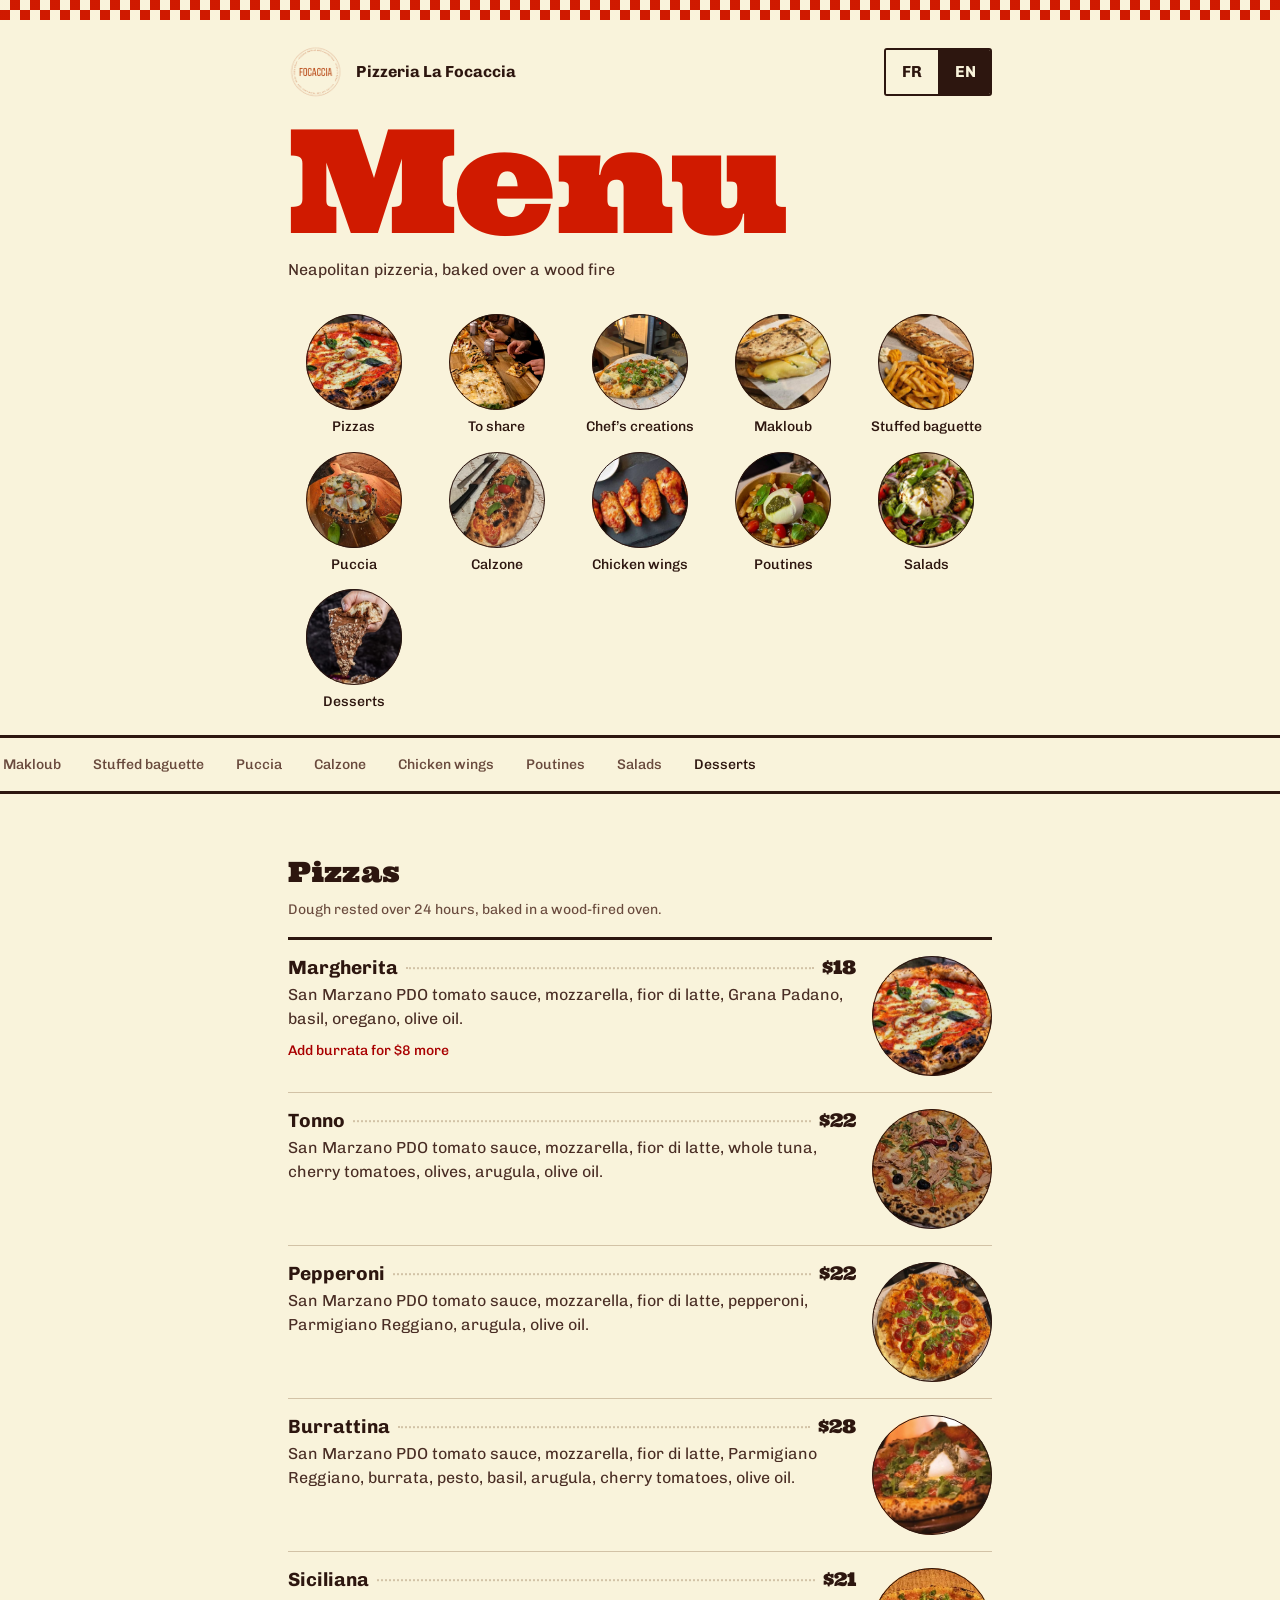
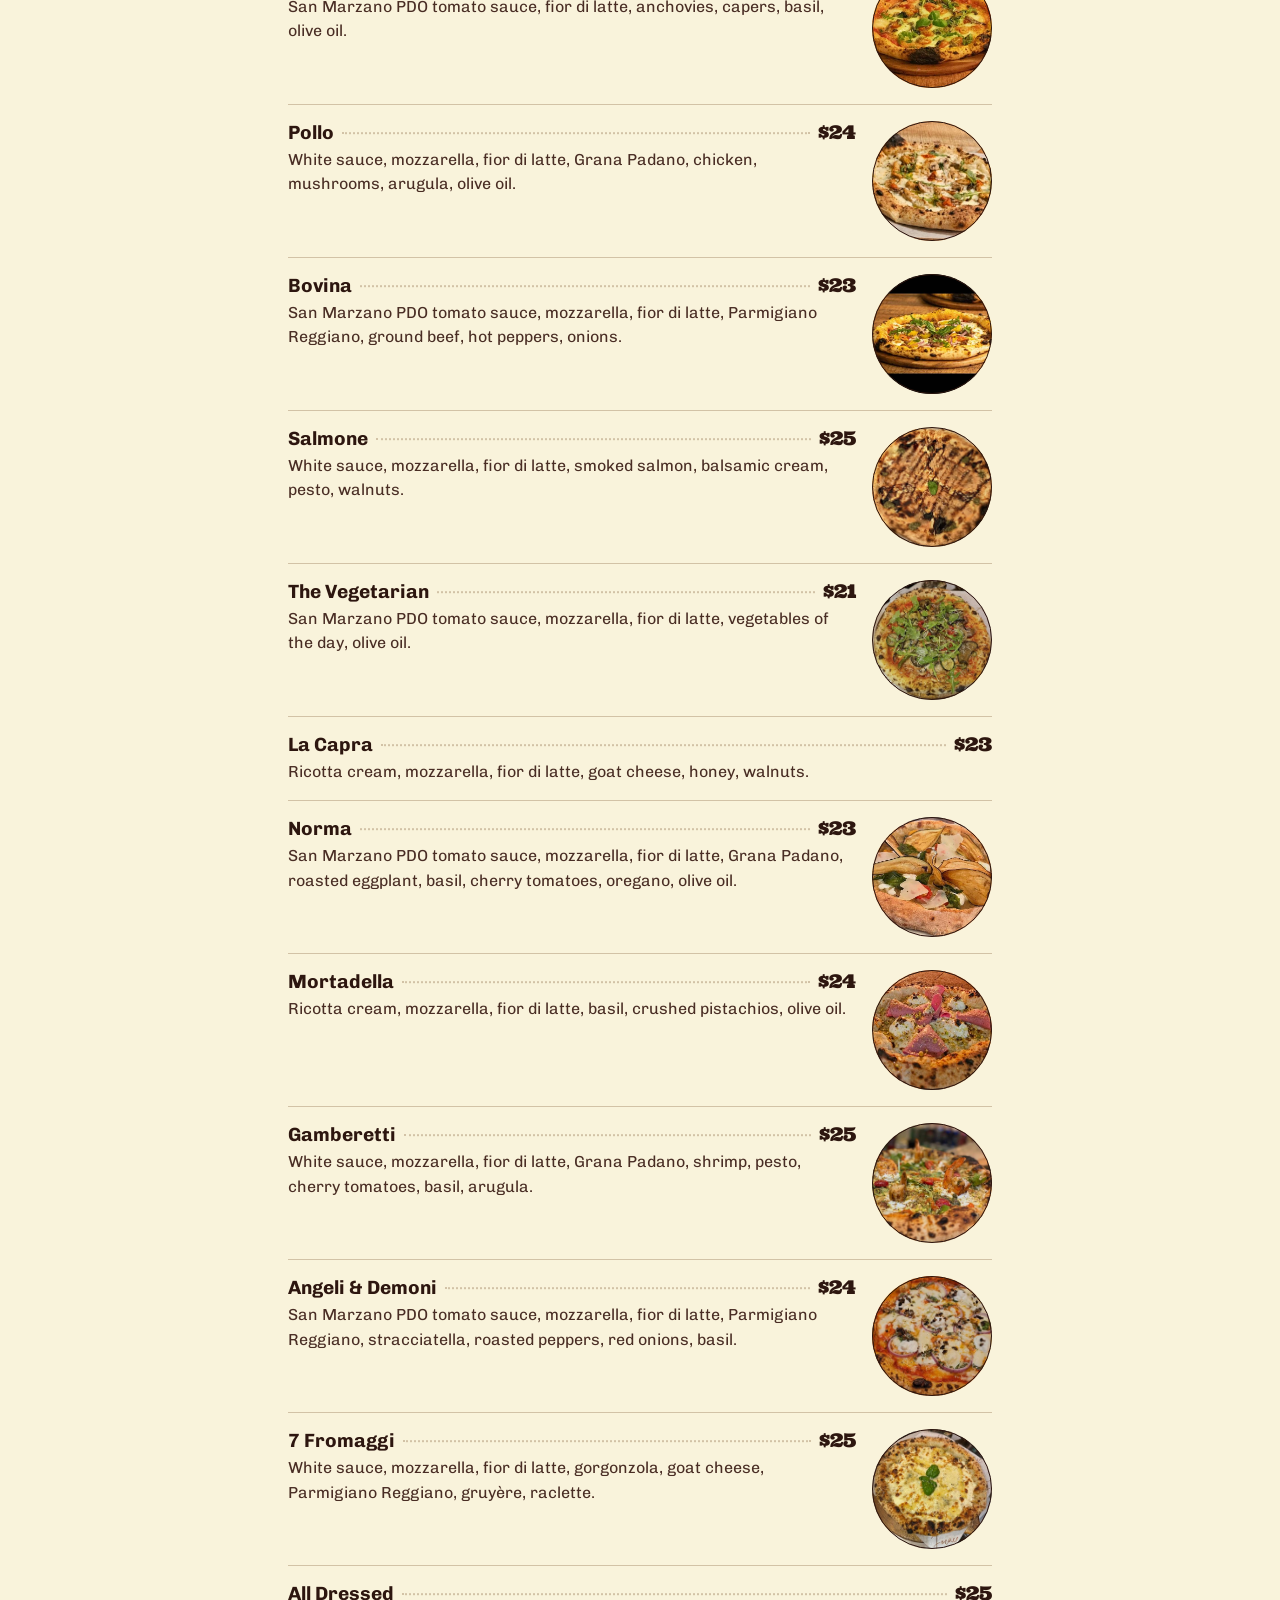
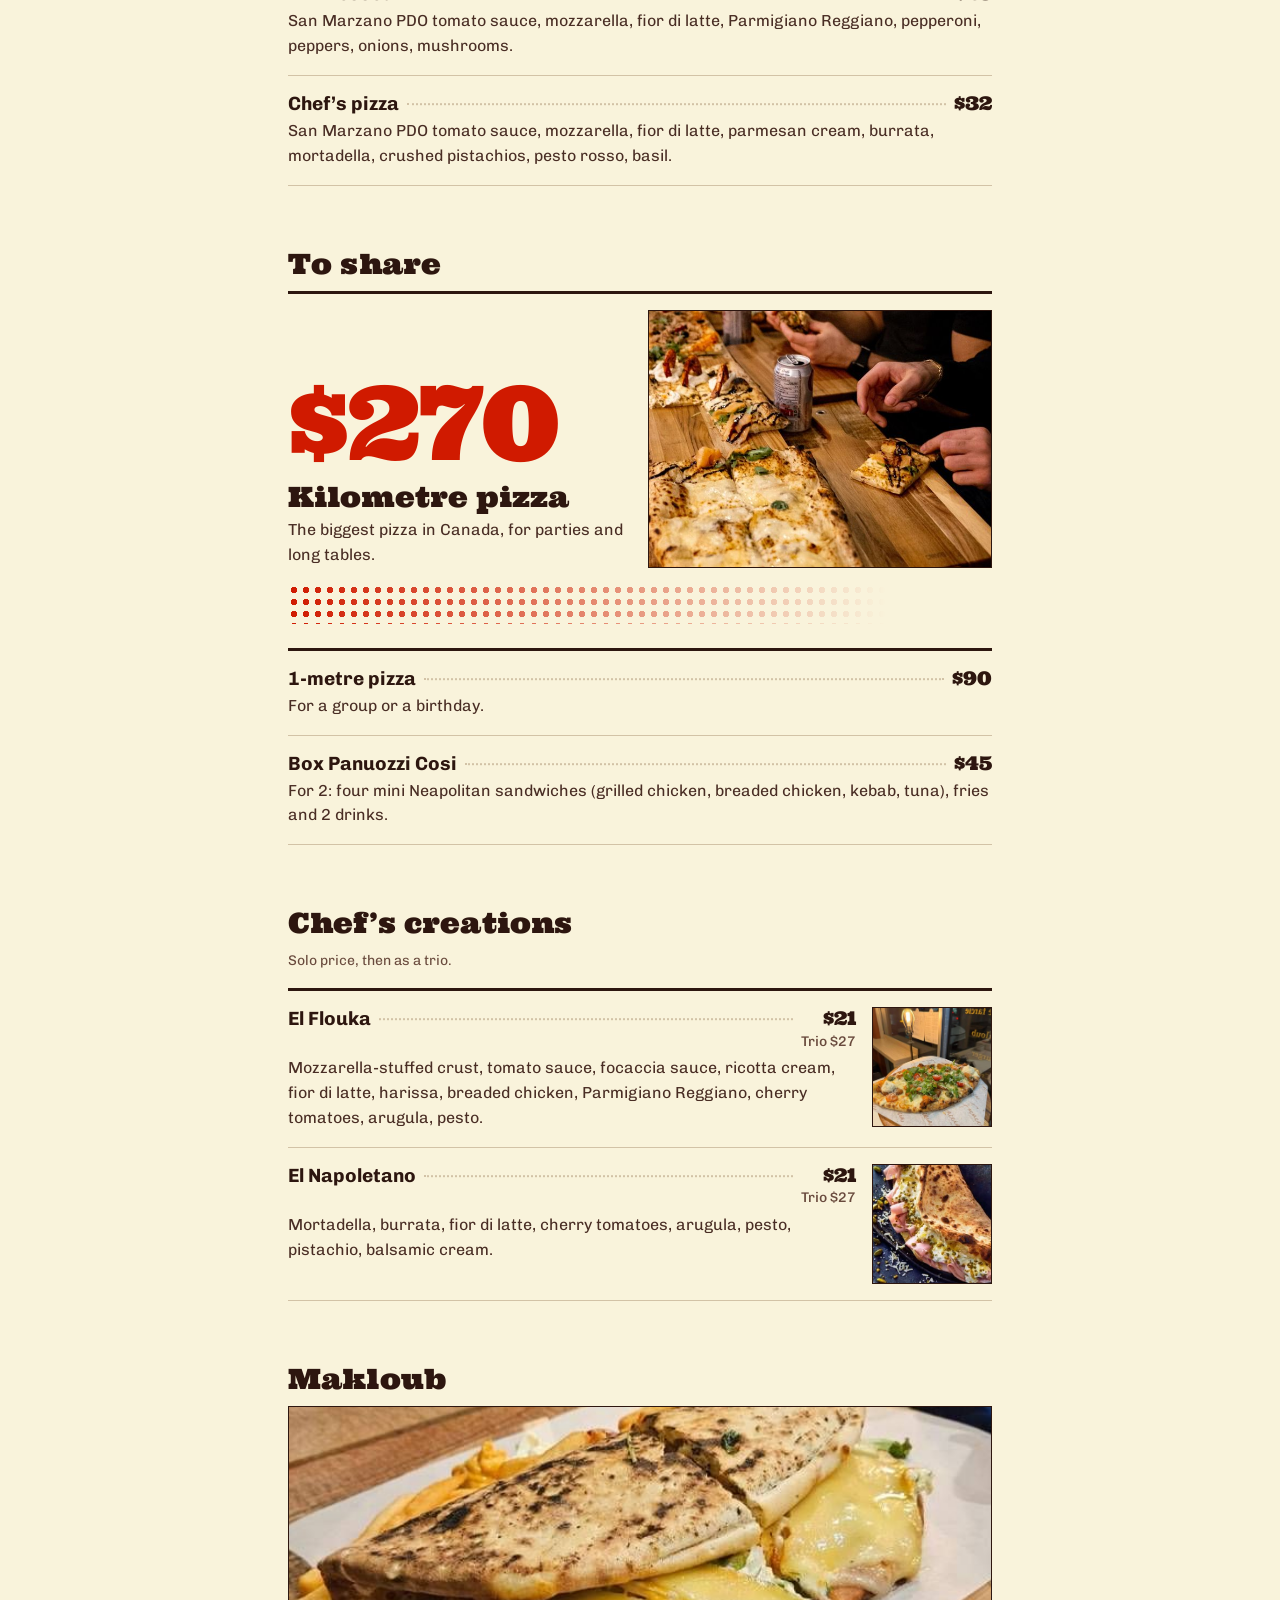
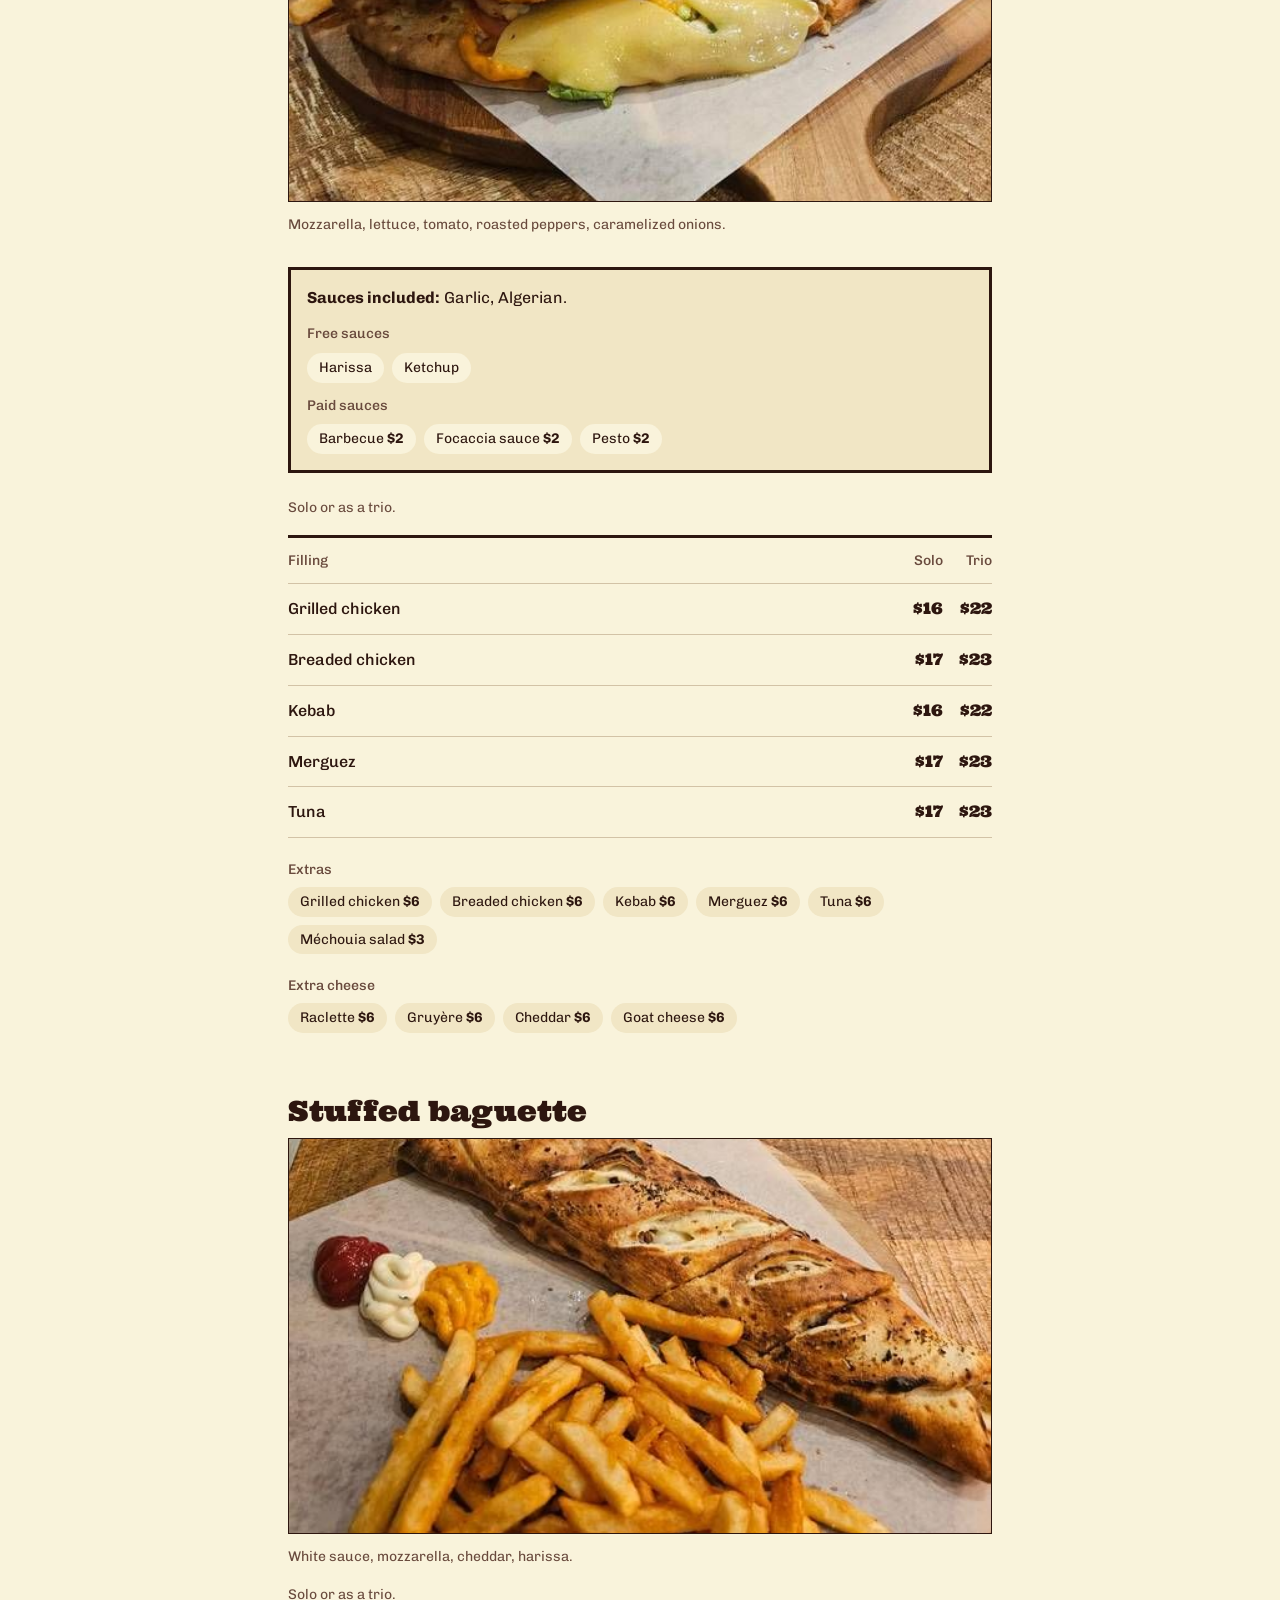
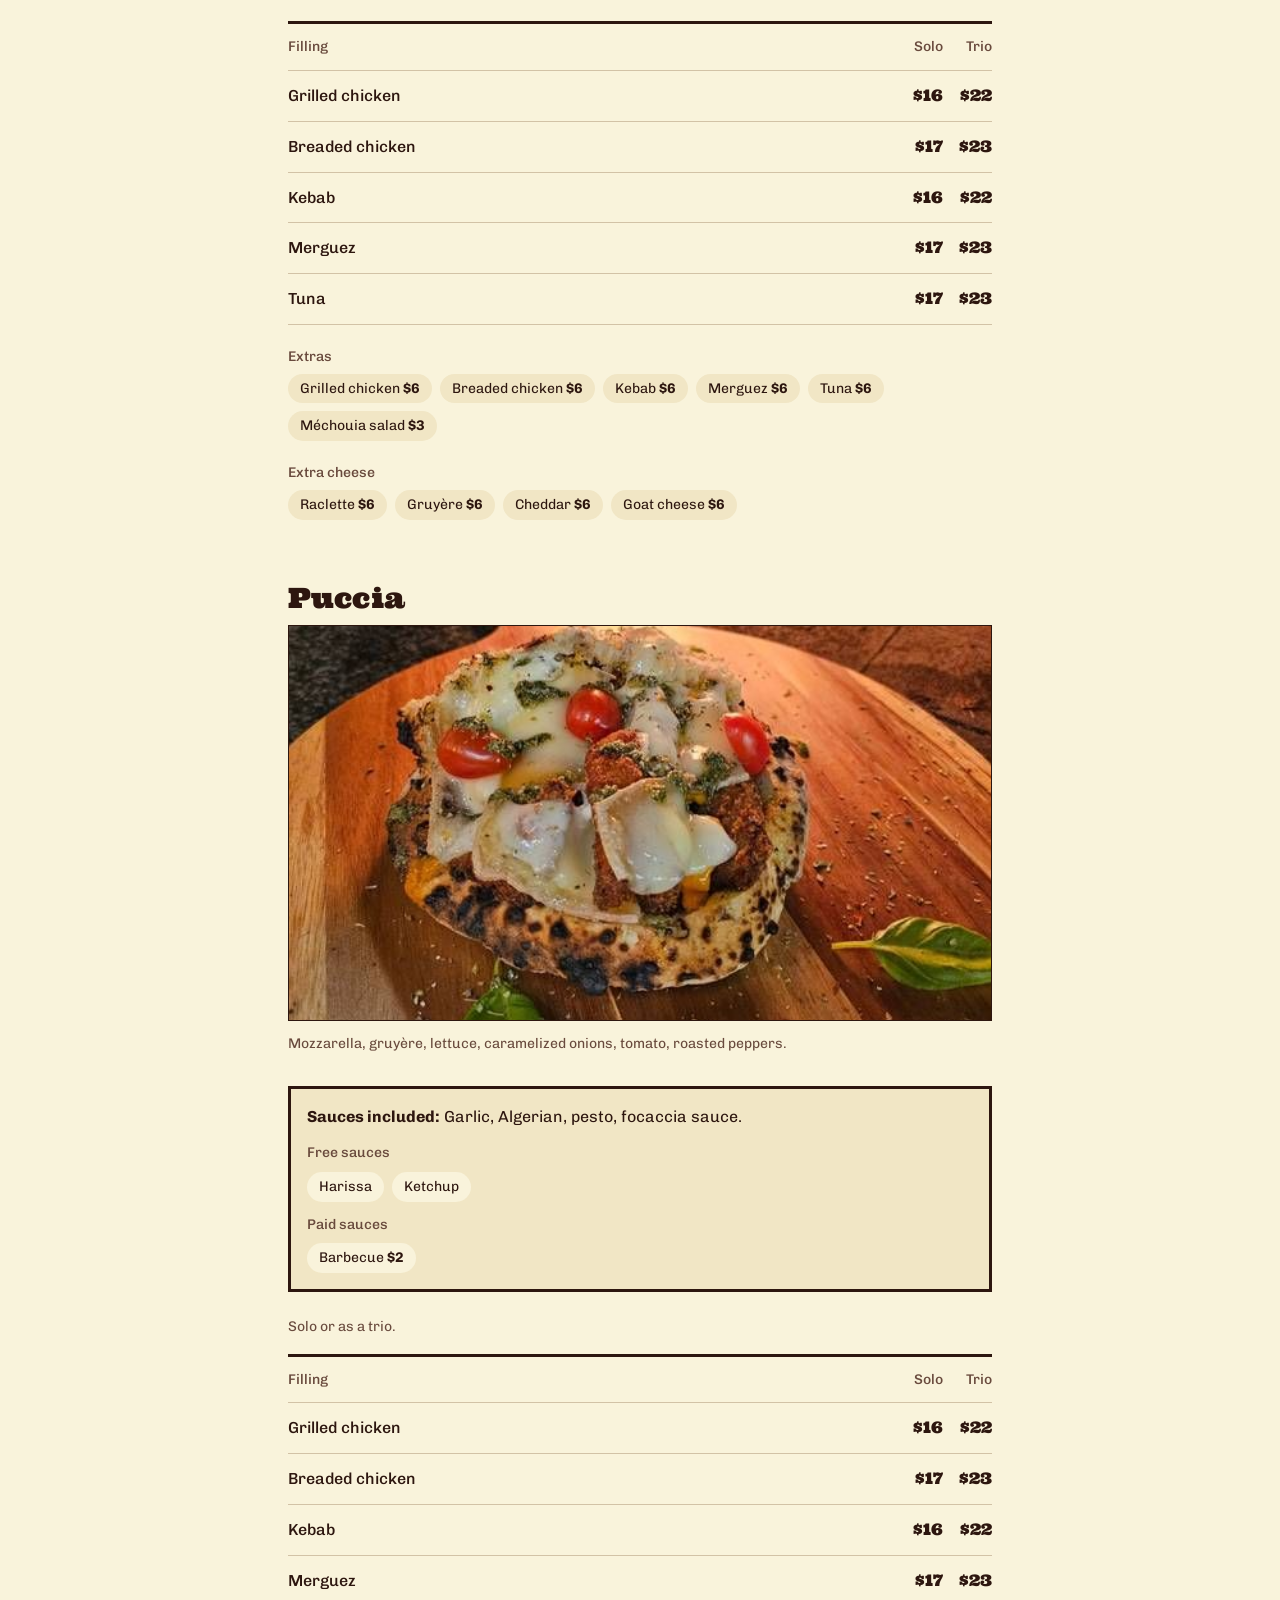
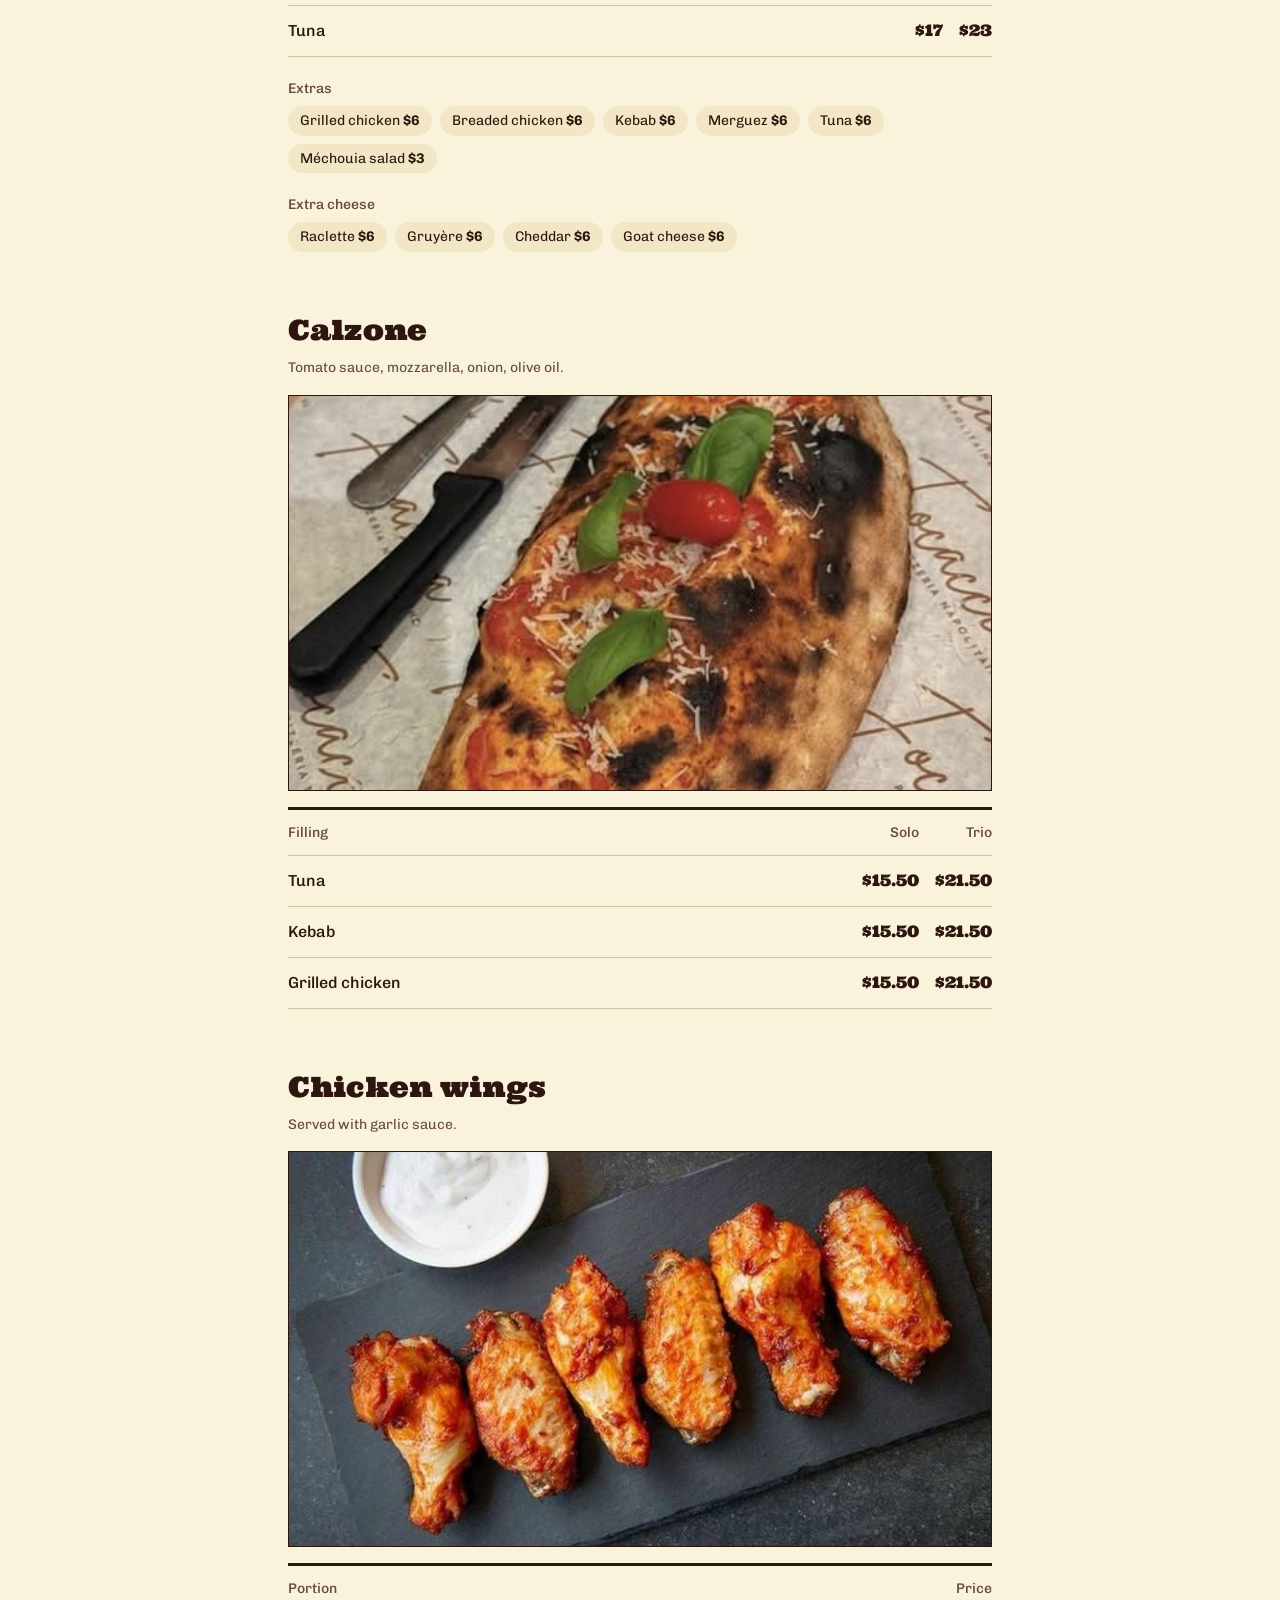
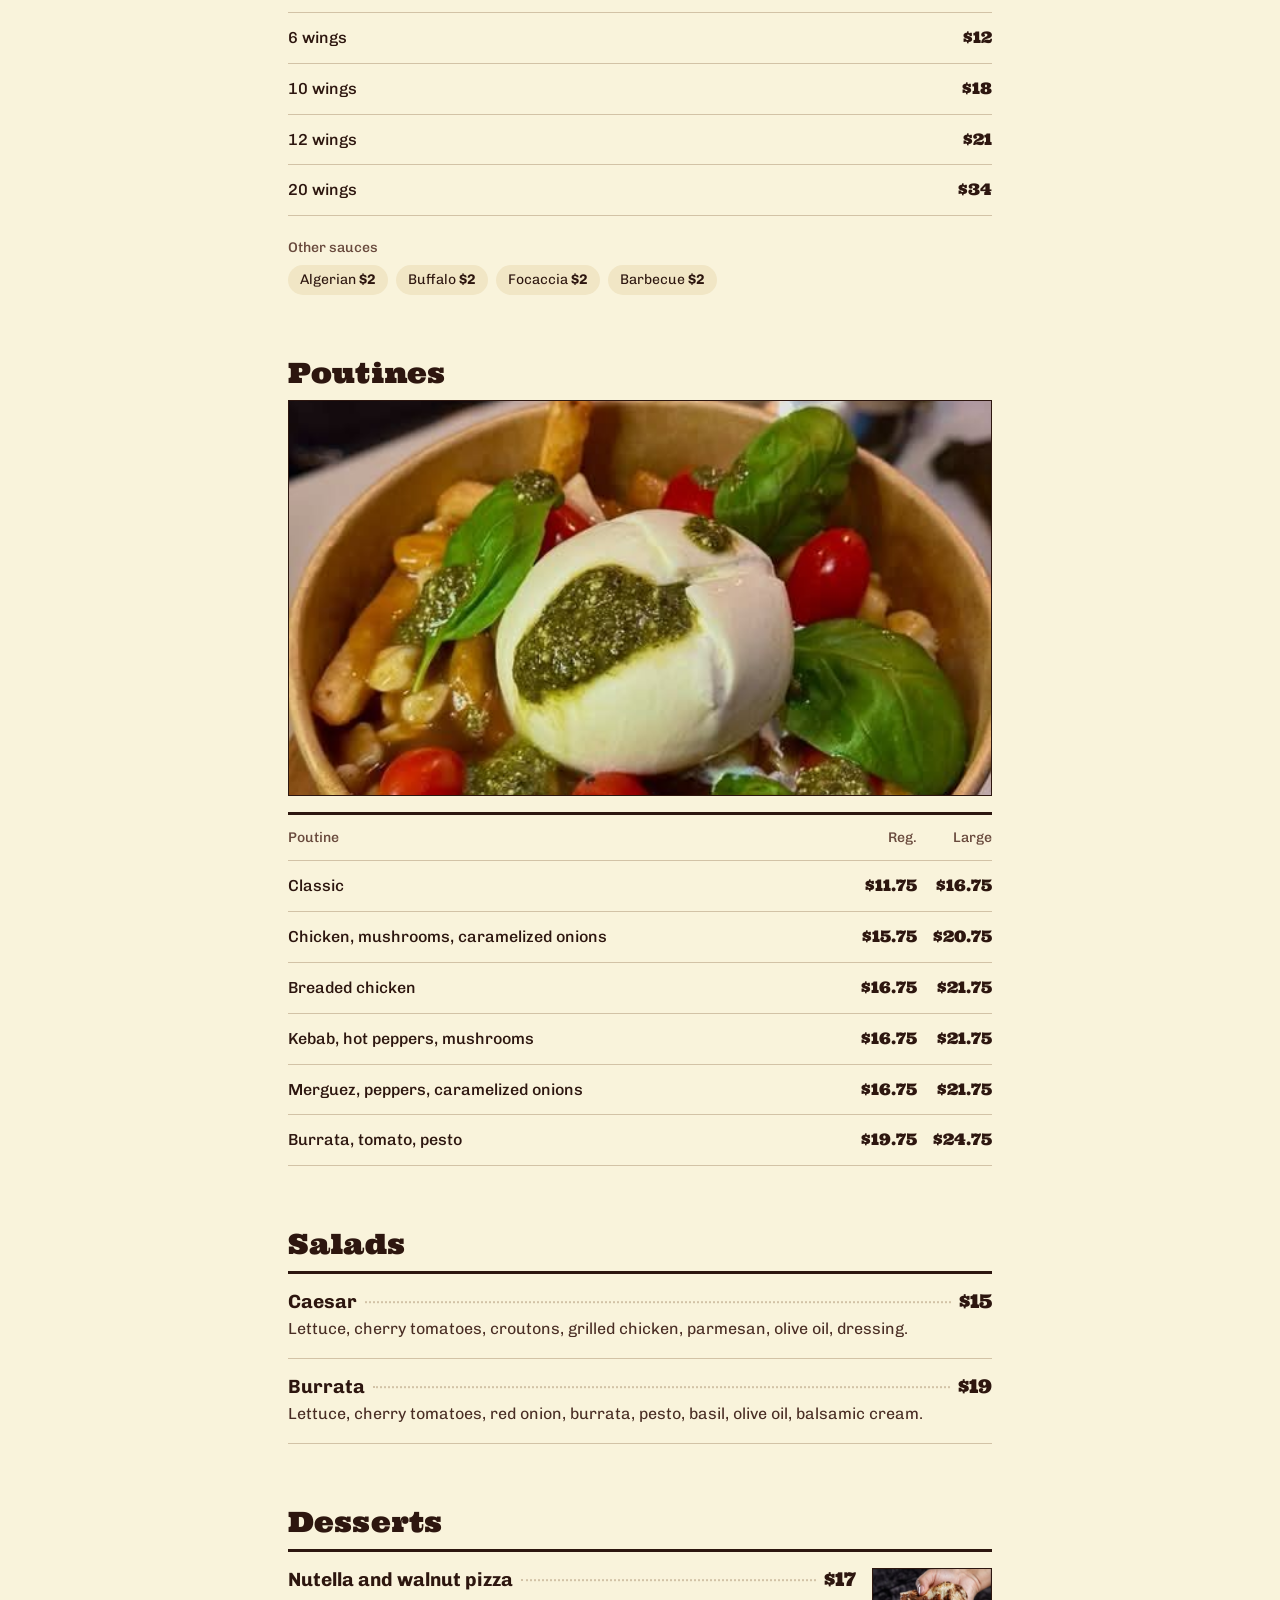
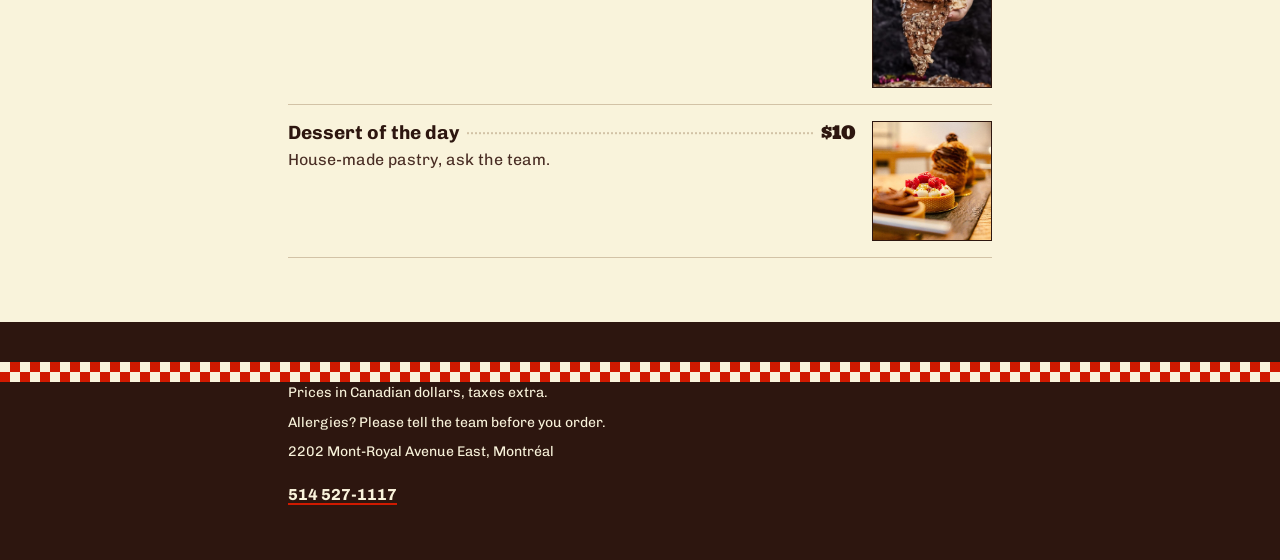
==== commit 1246f1ac: "Sauces remises pour Makloub et Puccia, aucune sauce pour la Baguette farcie Co-Authored-By: Claude O" ====
--- a/docs/en.html
+++ b/docs/en.html
@@ -23,7 +23,7 @@
 <nav class="container cat-grid-wrap" aria-label="Go to a category"><ul class="cat-grid"><li><a href="#pizzas"><img class="cat-photo" src="img/pizzas-margherita.jpg" alt="" width="550" height="544" decoding="async"><span>Pizzas</span></a></li><li><a href="#partager"><img class="cat-photo" src="img/photos-plats-pizza-kilometre.jpg" alt="" width="640" height="800" decoding="async"><span>To share</span></a></li><li><a href="#chef"><img class="cat-photo" src="img/el-flouka-el-flouka.jpg" alt="" width="550" height="733" decoding="async"><span>Chef’s creations</span></a></li><li><a href="#makloub"><img class="cat-photo" src="img/sandwichs-makloub-poulet-grille.jpg" alt="" width="640" height="440" decoding="async"><span>Makloub</span></a></li><li><a href="#baguette"><img class="cat-photo" src="img/sandwichs-baguette-farcie-poulet-grille.jpg" alt="" width="564" height="440" decoding="async"><span>Stuffed baguette</span></a></li><li><a href="#puccia"><img class="cat-photo" src="img/sandwichs-sandwich-puccia-poulet-grille.jpg" alt="" width="550" height="541" decoding="async"><span>Puccia</span></a></li><li><a href="#calzone"><img class="cat-photo" src="img/calzone-calzone-au-thon.jpg" alt="" width="550" height="574" decoding="async"><span>Calzone</span></a></li><li><a href="#ailes"><img class="cat-photo" src="img/ailes-de-poulet-6-ailes-de-poulet.jpg" alt="" width="733" height="440" decoding="async"><span>Chicken wings</span></a></li><li><a href="#poutines"><img class="cat-photo" src="img/poutines-poutine-burrata-tomate-et-sauce-pesto.jpg" alt="" width="550" height="689" decoding="async"><span>Poutines</span></a></li><li><a href="#salades"><img class="cat-photo" src="img/photos-plats-salade-burrata-bol.jpg" alt="" width="800" height="800" decoding="async"><span>Salads</span></a></li><li><a href="#desserts"><img class="cat-photo" src="img/pizzas-pizza-nutella-et-noix.jpg" alt="" width="550" height="639" decoding="async"><span>Desserts</span></a></li></ul></nav>
 <nav class="tabs" aria-label="Menu categories"><ul class="container"><li><a href="#pizzas">Pizzas</a></li><li><a href="#partager">To share</a></li><li><a href="#chef">Chef’s creations</a></li><li><a href="#makloub">Makloub</a></li><li><a href="#baguette">Stuffed baguette</a></li><li><a href="#puccia">Puccia</a></li><li><a href="#calzone">Calzone</a></li><li><a href="#ailes">Chicken wings</a></li><li><a href="#poutines">Poutines</a></li><li><a href="#salades">Salads</a></li><li><a href="#desserts">Desserts</a></li></ul></nav>
 <main class="container">
-<section id="pizzas" class="round" aria-labelledby="h-pizzas"><h2 id="h-pizzas">Pizzas</h2><p class="note">Dough rested over 24 hours, baked in a wood-fired oven.</p><ul class="rows"><li class="row has-photo"><div class="row-text"><div class="row-head"><h3>Margherita</h3><span class="leader" aria-hidden="true"></span><div class="prices"><span class="price">$18</span></div></div><p class="desc">San Marzano PDO tomato sauce, mozzarella, fior di latte, Grana Padano, basil, oregano, olive oil.</p><p class="extra">Add burrata for $8 more</p></div><img class="photo" src="img/pizzas-margherita.jpg" alt="" width="550" height="544" loading="lazy" decoding="async"></li><li class="row has-photo"><div class="row-text"><div class="row-head"><h3>Tonno</h3><span class="leader" aria-hidden="true"></span><div class="prices"><span class="price">$22</span></div></div><p class="desc">San Marzano PDO tomato sauce, mozzarella, fior di latte, whole tuna, cherry tomatoes, olives, arugula, olive oil.</p></div><img class="photo" src="img/pizzas-tonno.jpg" alt="" width="373" height="800" loading="lazy" decoding="async"></li><li class="row has-photo"><div class="row-text"><div class="row-head"><h3>Pepperoni</h3><span class="leader" aria-hidden="true"></span><div class="prices"><span class="price">$22</span></div></div><p class="desc">San Marzano PDO tomato sauce, mozzarella, fior di latte, pepperoni, Parmigiano Reggiano, arugula, olive oil.</p></div><img class="photo" src="img/pizzas-pepperoni.jpg" alt="" width="550" height="689" loading="lazy" decoding="async"></li><li class="row has-photo"><div class="row-text"><div class="row-head"><h3>Burrattina</h3><span class="leader" aria-hidden="true"></span><div class="prices"><span class="price">$28</span></div></div><p class="desc">San Marzano PDO tomato sauce, mozzarella, fior di latte, Parmigiano Reggiano, burrata, pesto, basil, arugula, cherry tomatoes, olive oil.</p></div><img class="photo" src="img/pizzas-burrattina.jpg" alt="" width="533" height="800" loading="lazy" decoding="async"></li><li class="row has-photo"><div class="row-text"><div class="row-head"><h3>Siciliana</h3><span class="leader" aria-hidden="true"></span><div class="prices"><span class="price">$21</span></div></div><p class="desc">San Marzano PDO tomato sauce, fior di latte, anchovies, capers, basil, olive oil.</p></div><img class="photo" src="img/pizzas-napoli.jpg" alt="" width="660" height="440" loading="lazy" decoding="async"></li><li class="row has-photo"><div class="row-text"><div class="row-head"><h3>Pollo</h3><span class="leader" aria-hidden="true"></span><div class="prices"><span class="price">$24</span></div></div><p class="desc">White sauce, mozzarella, fior di latte, Grana Padano, chicken, mushrooms, arugula, olive oil.</p></div><img class="photo" src="img/pizzas-pollo.jpg" alt="" width="798" height="400" loading="lazy" decoding="async"></li><li class="row has-photo"><div class="row-text"><div class="row-head"><h3>Bovina</h3><span class="leader" aria-hidden="true"></span><div class="prices"><span class="price">$23</span></div></div><p class="desc">San Marzano PDO tomato sauce, mozzarella, fior di latte, Parmigiano Reggiano, ground beef, hot peppers, onions.</p></div><img class="photo" src="img/pizzas-bovina.jpg" alt="" width="373" height="800" loading="lazy" decoding="async"></li><li class="row has-photo"><div class="row-text"><div class="row-head"><h3>Salmone</h3><span class="leader" aria-hidden="true"></span><div class="prices"><span class="price">$25</span></div></div><p class="desc">White sauce, mozzarella, fior di latte, smoked salmon, balsamic cream, pesto, walnuts.</p></div><img class="photo" src="img/pizzas-salmone.jpg" alt="" width="550" height="488" loading="lazy" decoding="async"></li><li class="row has-photo"><div class="row-text"><div class="row-head"><h3>The Vegetarian</h3><span class="leader" aria-hidden="true"></span><div class="prices"><span class="price">$21</span></div></div><p class="desc">San Marzano PDO tomato sauce, mozzarella, fior di latte, vegetables of the day, olive oil.</p></div><img class="photo" src="img/pizzas-la-vegetarienne.jpg" alt="" width="550" height="584" loading="lazy" decoding="async"></li><li class="row"><div class="row-text"><div class="row-head"><h3>La Capra</h3><span class="leader" aria-hidden="true"></span><div class="prices"><span class="price">$23</span></div></div><p class="desc">Ricotta cream, mozzarella, fior di latte, goat cheese, honey, walnuts.</p></div></li><li class="row has-photo"><div class="row-text"><div class="row-head"><h3>Norma</h3><span class="leader" aria-hidden="true"></span><div class="prices"><span class="price">$23</span></div></div><p class="desc">San Marzano PDO tomato sauce, mozzarella, fior di latte, Grana Padano, roasted eggplant, basil, cherry tomatoes, oregano, olive oil.</p></div><img class="photo" src="img/pizzas-norma.jpg" alt="" width="550" height="465" loading="lazy" decoding="async"></li><li class="row has-photo"><div class="row-text"><div class="row-head"><h3>Mortadella</h3><span class="leader" aria-hidden="true"></span><div class="prices"><span class="price">$24</span></div></div><p class="desc">Ricotta cream, mozzarella, fior di latte, basil, crushed pistachios, olive oil.</p></div><img class="photo" src="img/pizzas-mortadella.jpg" alt="" width="573" height="440" loading="lazy" decoding="async"></li><li class="row has-photo"><div class="row-text"><div class="row-head"><h3>Gamberetti</h3><span class="leader" aria-hidden="true"></span><div class="prices"><span class="price">$25</span></div></div><p class="desc">White sauce, mozzarella, fior di latte, Grana Padano, shrimp, pesto, cherry tomatoes, basil, arugula.</p></div><img class="photo" src="img/pizzas-gamberetti.jpg" alt="" width="550" height="550" loading="lazy" decoding="async"></li><li class="row has-photo"><div class="row-text"><div class="row-head"><h3>Angeli &amp; Demoni</h3><span class="leader" aria-hidden="true"></span><div class="prices"><span class="price">$24</span></div></div><p class="desc">San Marzano PDO tomato sauce, mozzarella, fior di latte, Parmigiano Reggiano, stracciatella, roasted peppers, red onions, basil.</p></div><img class="photo" src="img/pizzas-angeli-demoni.jpg" alt="" width="506" height="800" loading="lazy" decoding="async"></li><li class="row has-photo"><div class="row-text"><div class="row-head"><h3>7 Fromaggi</h3><span class="leader" aria-hidden="true"></span><div class="prices"><span class="price">$25</span></div></div><p class="desc">White sauce, mozzarella, fior di latte, gorgonzola, goat cheese, Parmigiano Reggiano, gruyère, raclette.</p></div><img class="photo" src="img/pizzas-7-fromaggi.jpg" alt="" width="550" height="733" loading="lazy" decoding="async"></li><li class="row"><div class="row-text"><div class="row-head"><h3>All Dressed</h3><span class="leader" aria-hidden="true"></span><div class="prices"><span class="price">$25</span></div></div><p class="desc">San Marzano PDO tomato sauce, mozzarella, fior di latte, Parmigiano Reggiano, pepperoni, peppers, onions, mushrooms.</p></div></li><li class="row"><div class="row-text"><div class="row-head"><h3>Chef’s pizza</h3><span class="leader" aria-hidden="true"></span><div class="prices"><span class="price">$32</span></div></div><p class="desc">San Marzano PDO tomato sauce, mozzarella, fior di latte, parmesan cream, burrata, mortadella, crushed pistachios, pesto rosso, basil.</p></div></li></ul></section><section id="partager" aria-labelledby="h-partager"><h2 id="h-partager">To share</h2><div class="poster"><div class="poster-text"><p class="poster-figure num">$270</p><h3 class="poster-name">Kilometre pizza</h3><p class="desc">The biggest pizza in Canada, for parties and long tables.</p></div><div class="screen" aria-hidden="true"></div><img class="photo" src="img/photos-plats-pizza-kilometre.jpg" alt="" width="640" height="800" loading="lazy" decoding="async"></div><ul class="rows"><li class="row"><div class="row-text"><div class="row-head"><h3>1-metre pizza</h3><span class="leader" aria-hidden="true"></span><div class="prices"><span class="price">$90</span></div></div><p class="desc">For a group or a birthday.</p></div></li><li class="row"><div class="row-text"><div class="row-head"><h3>Box Panuozzi Cosi</h3><span class="leader" aria-hidden="true"></span><div class="prices"><span class="price">$45</span></div></div><p class="desc">For 2: four mini Neapolitan sandwiches (grilled chicken, breaded chicken, kebab, tuna), fries and 2 drinks.</p></div></li></ul></section><section id="chef" aria-labelledby="h-chef"><h2 id="h-chef">Chef’s creations</h2><p class="note">Solo price, then as a trio.</p><ul class="rows"><li class="row has-photo"><div class="row-text"><div class="row-head"><h3>El Flouka</h3><span class="leader" aria-hidden="true"></span><div class="prices"><span class="price"><span class="visually-hidden">Solo </span>$21</span><span class="price-alt">Trio $27</span></div></div><p class="desc">Mozzarella-stuffed crust, tomato sauce, focaccia sauce, ricotta cream, fior di latte, harissa, breaded chicken, Parmigiano Reggiano, cherry tomatoes, arugula, pesto.</p></div><img class="photo" src="img/el-flouka-el-flouka.jpg" alt="" width="550" height="733" loading="lazy" decoding="async"></li><li class="row has-photo"><div class="row-text"><div class="row-head"><h3>El Napoletano</h3><span class="leader" aria-hidden="true"></span><div class="prices"><span class="price"><span class="visually-hidden">Solo </span>$21</span><span class="price-alt">Trio $27</span></div></div><p class="desc">Mortadella, burrata, fior di latte, cherry tomatoes, arugula, pesto, pistachio, balsamic cream.</p></div><img class="photo" src="img/el-flouka-el-napoletano.jpg" alt="" width="337" height="600" loading="lazy" decoding="async"></li></ul></section><section id="makloub" aria-labelledby="h-makloub"><h2 id="h-makloub">Makloub</h2><img class="photo photo-wide" src="img/sandwichs-makloub-poulet-grille.jpg" alt="" width="640" height="440" loading="lazy" decoding="async"><p class="note">Garlic sauce, Algerian sauce, mozzarella, lettuce, tomato, roasted peppers, caramelized onions.</p><p class="note">Solo or as a trio.</p><table class="prices-table"><thead><tr><th scope="col">Filling</th><th scope="col" class="num">Solo</th><th scope="col" class="num">Trio</th></tr></thead><tbody><tr><th scope="row">Grilled chicken</th><td class="num">$16</td><td class="num">$22</td></tr><tr><th scope="row">Breaded chicken</th><td class="num">$17</td><td class="num">$23</td></tr><tr><th scope="row">Kebab</th><td class="num">$16</td><td class="num">$22</td></tr><tr><th scope="row">Merguez</th><td class="num">$17</td><td class="num">$23</td></tr><tr><th scope="row">Tuna</th><td class="num">$17</td><td class="num">$23</td></tr></tbody></table><div class="extras"><h3>Extras</h3><ul class="chips"><li>Grilled chicken <span class="num">$6</span></li><li>Breaded chicken <span class="num">$6</span></li><li>Kebab <span class="num">$6</span></li><li>Merguez <span class="num">$6</span></li><li>Tuna <span class="num">$6</span></li><li>Méchouia salad <span class="num">$3</span></li></ul></div><div class="extras"><h3>Extra cheese</h3><ul class="chips"><li>Raclette <span class="num">$6</span></li><li>Gruyère <span class="num">$6</span></li><li>Cheddar <span class="num">$6</span></li><li>Goat cheese <span class="num">$6</span></li></ul></div></section><section id="baguette" aria-labelledby="h-baguette"><h2 id="h-baguette">Stuffed baguette</h2><img class="photo photo-wide" src="img/sandwichs-baguette-farcie-poulet-grille.jpg" alt="" width="564" height="440" loading="lazy" decoding="async"><p class="note">White sauce, mozzarella, cheddar, harissa.</p><p class="note">Solo or as a trio.</p><table class="prices-table"><thead><tr><th scope="col">Filling</th><th scope="col" class="num">Solo</th><th scope="col" class="num">Trio</th></tr></thead><tbody><tr><th scope="row">Grilled chicken</th><td class="num">$16</td><td class="num">$22</td></tr><tr><th scope="row">Breaded chicken</th><td class="num">$17</td><td class="num">$23</td></tr><tr><th scope="row">Kebab</th><td class="num">$16</td><td class="num">$22</td></tr><tr><th scope="row">Merguez</th><td class="num">$17</td><td class="num">$23</td></tr><tr><th scope="row">Tuna</th><td class="num">$17</td><td class="num">$23</td></tr></tbody></table><div class="extras"><h3>Extras</h3><ul class="chips"><li>Grilled chicken <span class="num">$6</span></li><li>Breaded chicken <span class="num">$6</span></li><li>Kebab <span class="num">$6</span></li><li>Merguez <span class="num">$6</span></li><li>Tuna <span class="num">$6</span></li><li>Méchouia salad <span class="num">$3</span></li></ul></div><div class="extras"><h3>Extra cheese</h3><ul class="chips"><li>Raclette <span class="num">$6</span></li><li>Gruyère <span class="num">$6</span></li><li>Cheddar <span class="num">$6</span></li><li>Goat cheese <span class="num">$6</span></li></ul></div></section><section id="puccia" aria-labelledby="h-puccia"><h2 id="h-puccia">Puccia</h2><img class="photo photo-wide" src="img/sandwichs-sandwich-puccia-poulet-grille.jpg" alt="" width="550" height="541" loading="lazy" decoding="async"><p class="note">Garlic sauce, Algerian sauce, pesto, focaccia sauce, mozzarella, gruyère, lettuce, caramelized onions, tomato, roasted peppers.</p><p class="note">Solo or as a trio.</p><table class="prices-table"><thead><tr><th scope="col">Filling</th><th scope="col" class="num">Solo</th><th scope="col" class="num">Trio</th></tr></thead><tbody><tr><th scope="row">Grilled chicken</th><td class="num">$16</td><td class="num">$22</td></tr><tr><th scope="row">Breaded chicken</th><td class="num">$17</td><td class="num">$23</td></tr><tr><th scope="row">Kebab</th><td class="num">$16</td><td class="num">$22</td></tr><tr><th scope="row">Merguez</th><td class="num">$17</td><td class="num">$23</td></tr><tr><th scope="row">Tuna</th><td class="num">$17</td><td class="num">$23</td></tr></tbody></table><div class="extras"><h3>Extras</h3><ul class="chips"><li>Grilled chicken <span class="num">$6</span></li><li>Breaded chicken <span class="num">$6</span></li><li>Kebab <span class="num">$6</span></li><li>Merguez <span class="num">$6</span></li><li>Tuna <span class="num">$6</span></li><li>Méchouia salad <span class="num">$3</span></li></ul></div><div class="extras"><h3>Extra cheese</h3><ul class="chips"><li>Raclette <span class="num">$6</span></li><li>Gruyère <span class="num">$6</span></li><li>Cheddar <span class="num">$6</span></li><li>Goat cheese <span class="num">$6</span></li></ul></div></section><section id="calzone" aria-labelledby="h-calzone"><h2 id="h-calzone">Calzone</h2><p class="note">Tomato sauce, mozzarella, onion, olive oil.</p><img class="photo photo-wide" src="img/calzone-calzone-au-thon.jpg" alt="" width="550" height="574" loading="lazy" decoding="async"><table class="prices-table"><thead><tr><th scope="col">Filling</th><th scope="col" class="num">Solo</th><th scope="col" class="num">Trio</th></tr></thead><tbody><tr><th scope="row">Tuna</th><td class="num">$15.50</td><td class="num">$21.50</td></tr><tr><th scope="row">Kebab</th><td class="num">$15.50</td><td class="num">$21.50</td></tr><tr><th scope="row">Grilled chicken</th><td class="num">$15.50</td><td class="num">$21.50</td></tr></tbody></table></section><section id="ailes" aria-labelledby="h-ailes"><h2 id="h-ailes">Chicken wings</h2><p class="note">Served with garlic sauce.</p><img class="photo photo-wide" src="img/ailes-de-poulet-6-ailes-de-poulet.jpg" alt="" width="733" height="440" loading="lazy" decoding="async"><table class="prices-table"><thead><tr><th scope="col">Portion</th><th scope="col" class="num">Price</th></tr></thead><tbody><tr><th scope="row">6 wings</th><td class="num">$12</td></tr><tr><th scope="row">10 wings</th><td class="num">$18</td></tr><tr><th scope="row">12 wings</th><td class="num">$21</td></tr><tr><th scope="row">20 wings</th><td class="num">$34</td></tr></tbody></table><div class="extras"><h3>Other sauces</h3><ul class="chips"><li>Algerian <span class="num">$2</span></li><li>Buffalo <span class="num">$2</span></li><li>Focaccia <span class="num">$2</span></li><li>Barbecue <span class="num">$2</span></li></ul></div></section><section id="poutines" aria-labelledby="h-poutines"><h2 id="h-poutines">Poutines</h2><img class="photo photo-wide" src="img/poutines-poutine-burrata-tomate-et-sauce-pesto.jpg" alt="" width="550" height="689" loading="lazy" decoding="async"><table class="prices-table"><thead><tr><th scope="col">Poutine</th><th scope="col" class="num">Reg.</th><th scope="col" class="num">Large</th></tr></thead><tbody><tr><th scope="row">Classic</th><td class="num">$11.75</td><td class="num">$16.75</td></tr><tr><th scope="row">Chicken, mushrooms, caramelized onions</th><td class="num">$15.75</td><td class="num">$20.75</td></tr><tr><th scope="row">Breaded chicken</th><td class="num">$16.75</td><td class="num">$21.75</td></tr><tr><th scope="row">Kebab, hot peppers, mushrooms</th><td class="num">$16.75</td><td class="num">$21.75</td></tr><tr><th scope="row">Merguez, peppers, caramelized onions</th><td class="num">$16.75</td><td class="num">$21.75</td></tr><tr><th scope="row">Burrata, tomato, pesto</th><td class="num">$19.75</td><td class="num">$24.75</td></tr></tbody></table></section><section id="salades" aria-labelledby="h-salades"><h2 id="h-salades">Salads</h2><ul class="rows"><li class="row"><div class="row-text"><div class="row-head"><h3>Caesar</h3><span class="leader" aria-hidden="true"></span><div class="prices"><span class="price">$15</span></div></div><p class="desc">Lettuce, cherry tomatoes, croutons, grilled chicken, parmesan, olive oil, dressing.</p></div></li><li class="row"><div class="row-text"><div class="row-head"><h3>Burrata</h3><span class="leader" aria-hidden="true"></span><div class="prices"><span class="price">$19</span></div></div><p class="desc">Lettuce, cherry tomatoes, red onion, burrata, pesto, basil, olive oil, balsamic cream.</p></div></li></ul></section><section id="desserts" aria-labelledby="h-desserts"><h2 id="h-desserts">Desserts</h2><ul class="rows"><li class="row has-photo"><div class="row-text"><div class="row-head"><h3>Nutella and walnut pizza</h3><span class="leader" aria-hidden="true"></span><div class="prices"><span class="price">$17</span></div></div></div><img class="photo" src="img/pizzas-pizza-nutella-et-noix.jpg" alt="" width="550" height="639" loading="lazy" decoding="async"></li><li class="row has-photo"><div class="row-text"><div class="row-head"><h3>Dessert of the day</h3><span class="leader" aria-hidden="true"></span><div class="prices"><span class="price">$10</span></div></div><p class="desc">House-made pastry, ask the team.</p></div><img class="photo" src="img/photos-plats-desserts-maison.jpg" alt="" width="800" height="798" loading="lazy" decoding="async"></li></ul></section>
+<section id="pizzas" class="round" aria-labelledby="h-pizzas"><h2 id="h-pizzas">Pizzas</h2><p class="note">Dough rested over 24 hours, baked in a wood-fired oven.</p><ul class="rows"><li class="row has-photo"><div class="row-text"><div class="row-head"><h3>Margherita</h3><span class="leader" aria-hidden="true"></span><div class="prices"><span class="price">$18</span></div></div><p class="desc">San Marzano PDO tomato sauce, mozzarella, fior di latte, Grana Padano, basil, oregano, olive oil.</p><p class="extra">Add burrata for $8 more</p></div><img class="photo" src="img/pizzas-margherita.jpg" alt="" width="550" height="544" loading="lazy" decoding="async"></li><li class="row has-photo"><div class="row-text"><div class="row-head"><h3>Tonno</h3><span class="leader" aria-hidden="true"></span><div class="prices"><span class="price">$22</span></div></div><p class="desc">San Marzano PDO tomato sauce, mozzarella, fior di latte, whole tuna, cherry tomatoes, olives, arugula, olive oil.</p></div><img class="photo" src="img/pizzas-tonno.jpg" alt="" width="373" height="800" loading="lazy" decoding="async"></li><li class="row has-photo"><div class="row-text"><div class="row-head"><h3>Pepperoni</h3><span class="leader" aria-hidden="true"></span><div class="prices"><span class="price">$22</span></div></div><p class="desc">San Marzano PDO tomato sauce, mozzarella, fior di latte, pepperoni, Parmigiano Reggiano, arugula, olive oil.</p></div><img class="photo" src="img/pizzas-pepperoni.jpg" alt="" width="550" height="689" loading="lazy" decoding="async"></li><li class="row has-photo"><div class="row-text"><div class="row-head"><h3>Burrattina</h3><span class="leader" aria-hidden="true"></span><div class="prices"><span class="price">$28</span></div></div><p class="desc">San Marzano PDO tomato sauce, mozzarella, fior di latte, Parmigiano Reggiano, burrata, pesto, basil, arugula, cherry tomatoes, olive oil.</p></div><img class="photo" src="img/pizzas-burrattina.jpg" alt="" width="533" height="800" loading="lazy" decoding="async"></li><li class="row has-photo"><div class="row-text"><div class="row-head"><h3>Siciliana</h3><span class="leader" aria-hidden="true"></span><div class="prices"><span class="price">$21</span></div></div><p class="desc">San Marzano PDO tomato sauce, fior di latte, anchovies, capers, basil, olive oil.</p></div><img class="photo" src="img/pizzas-napoli.jpg" alt="" width="660" height="440" loading="lazy" decoding="async"></li><li class="row has-photo"><div class="row-text"><div class="row-head"><h3>Pollo</h3><span class="leader" aria-hidden="true"></span><div class="prices"><span class="price">$24</span></div></div><p class="desc">White sauce, mozzarella, fior di latte, Grana Padano, chicken, mushrooms, arugula, olive oil.</p></div><img class="photo" src="img/pizzas-pollo.jpg" alt="" width="798" height="400" loading="lazy" decoding="async"></li><li class="row has-photo"><div class="row-text"><div class="row-head"><h3>Bovina</h3><span class="leader" aria-hidden="true"></span><div class="prices"><span class="price">$23</span></div></div><p class="desc">San Marzano PDO tomato sauce, mozzarella, fior di latte, Parmigiano Reggiano, ground beef, hot peppers, onions.</p></div><img class="photo" src="img/pizzas-bovina.jpg" alt="" width="373" height="800" loading="lazy" decoding="async"></li><li class="row has-photo"><div class="row-text"><div class="row-head"><h3>Salmone</h3><span class="leader" aria-hidden="true"></span><div class="prices"><span class="price">$25</span></div></div><p class="desc">White sauce, mozzarella, fior di latte, smoked salmon, balsamic cream, pesto, walnuts.</p></div><img class="photo" src="img/pizzas-salmone.jpg" alt="" width="550" height="488" loading="lazy" decoding="async"></li><li class="row has-photo"><div class="row-text"><div class="row-head"><h3>The Vegetarian</h3><span class="leader" aria-hidden="true"></span><div class="prices"><span class="price">$21</span></div></div><p class="desc">San Marzano PDO tomato sauce, mozzarella, fior di latte, vegetables of the day, olive oil.</p></div><img class="photo" src="img/pizzas-la-vegetarienne.jpg" alt="" width="550" height="584" loading="lazy" decoding="async"></li><li class="row"><div class="row-text"><div class="row-head"><h3>La Capra</h3><span class="leader" aria-hidden="true"></span><div class="prices"><span class="price">$23</span></div></div><p class="desc">Ricotta cream, mozzarella, fior di latte, goat cheese, honey, walnuts.</p></div></li><li class="row has-photo"><div class="row-text"><div class="row-head"><h3>Norma</h3><span class="leader" aria-hidden="true"></span><div class="prices"><span class="price">$23</span></div></div><p class="desc">San Marzano PDO tomato sauce, mozzarella, fior di latte, Grana Padano, roasted eggplant, basil, cherry tomatoes, oregano, olive oil.</p></div><img class="photo" src="img/pizzas-norma.jpg" alt="" width="550" height="465" loading="lazy" decoding="async"></li><li class="row has-photo"><div class="row-text"><div class="row-head"><h3>Mortadella</h3><span class="leader" aria-hidden="true"></span><div class="prices"><span class="price">$24</span></div></div><p class="desc">Ricotta cream, mozzarella, fior di latte, basil, crushed pistachios, olive oil.</p></div><img class="photo" src="img/pizzas-mortadella.jpg" alt="" width="573" height="440" loading="lazy" decoding="async"></li><li class="row has-photo"><div class="row-text"><div class="row-head"><h3>Gamberetti</h3><span class="leader" aria-hidden="true"></span><div class="prices"><span class="price">$25</span></div></div><p class="desc">White sauce, mozzarella, fior di latte, Grana Padano, shrimp, pesto, cherry tomatoes, basil, arugula.</p></div><img class="photo" src="img/pizzas-gamberetti.jpg" alt="" width="550" height="550" loading="lazy" decoding="async"></li><li class="row has-photo"><div class="row-text"><div class="row-head"><h3>Angeli &amp; Demoni</h3><span class="leader" aria-hidden="true"></span><div class="prices"><span class="price">$24</span></div></div><p class="desc">San Marzano PDO tomato sauce, mozzarella, fior di latte, Parmigiano Reggiano, stracciatella, roasted peppers, red onions, basil.</p></div><img class="photo" src="img/pizzas-angeli-demoni.jpg" alt="" width="506" height="800" loading="lazy" decoding="async"></li><li class="row has-photo"><div class="row-text"><div class="row-head"><h3>7 Fromaggi</h3><span class="leader" aria-hidden="true"></span><div class="prices"><span class="price">$25</span></div></div><p class="desc">White sauce, mozzarella, fior di latte, gorgonzola, goat cheese, Parmigiano Reggiano, gruyère, raclette.</p></div><img class="photo" src="img/pizzas-7-fromaggi.jpg" alt="" width="550" height="733" loading="lazy" decoding="async"></li><li class="row"><div class="row-text"><div class="row-head"><h3>All Dressed</h3><span class="leader" aria-hidden="true"></span><div class="prices"><span class="price">$25</span></div></div><p class="desc">San Marzano PDO tomato sauce, mozzarella, fior di latte, Parmigiano Reggiano, pepperoni, peppers, onions, mushrooms.</p></div></li><li class="row"><div class="row-text"><div class="row-head"><h3>Chef’s pizza</h3><span class="leader" aria-hidden="true"></span><div class="prices"><span class="price">$32</span></div></div><p class="desc">San Marzano PDO tomato sauce, mozzarella, fior di latte, parmesan cream, burrata, mortadella, crushed pistachios, pesto rosso, basil.</p></div></li></ul></section><section id="partager" aria-labelledby="h-partager"><h2 id="h-partager">To share</h2><div class="poster"><div class="poster-text"><p class="poster-figure num">$270</p><h3 class="poster-name">Kilometre pizza</h3><p class="desc">The biggest pizza in Canada, for parties and long tables.</p></div><div class="screen" aria-hidden="true"></div><img class="photo" src="img/photos-plats-pizza-kilometre.jpg" alt="" width="640" height="800" loading="lazy" decoding="async"></div><ul class="rows"><li class="row"><div class="row-text"><div class="row-head"><h3>1-metre pizza</h3><span class="leader" aria-hidden="true"></span><div class="prices"><span class="price">$90</span></div></div><p class="desc">For a group or a birthday.</p></div></li><li class="row"><div class="row-text"><div class="row-head"><h3>Box Panuozzi Cosi</h3><span class="leader" aria-hidden="true"></span><div class="prices"><span class="price">$45</span></div></div><p class="desc">For 2: four mini Neapolitan sandwiches (grilled chicken, breaded chicken, kebab, tuna), fries and 2 drinks.</p></div></li></ul></section><section id="chef" aria-labelledby="h-chef"><h2 id="h-chef">Chef’s creations</h2><p class="note">Solo price, then as a trio.</p><ul class="rows"><li class="row has-photo"><div class="row-text"><div class="row-head"><h3>El Flouka</h3><span class="leader" aria-hidden="true"></span><div class="prices"><span class="price"><span class="visually-hidden">Solo </span>$21</span><span class="price-alt">Trio $27</span></div></div><p class="desc">Mozzarella-stuffed crust, tomato sauce, focaccia sauce, ricotta cream, fior di latte, harissa, breaded chicken, Parmigiano Reggiano, cherry tomatoes, arugula, pesto.</p></div><img class="photo" src="img/el-flouka-el-flouka.jpg" alt="" width="550" height="733" loading="lazy" decoding="async"></li><li class="row has-photo"><div class="row-text"><div class="row-head"><h3>El Napoletano</h3><span class="leader" aria-hidden="true"></span><div class="prices"><span class="price"><span class="visually-hidden">Solo </span>$21</span><span class="price-alt">Trio $27</span></div></div><p class="desc">Mortadella, burrata, fior di latte, cherry tomatoes, arugula, pesto, pistachio, balsamic cream.</p></div><img class="photo" src="img/el-flouka-el-napoletano.jpg" alt="" width="337" height="600" loading="lazy" decoding="async"></li></ul></section><section id="makloub" aria-labelledby="h-makloub"><h2 id="h-makloub">Makloub</h2><img class="photo photo-wide" src="img/sandwichs-makloub-poulet-grille.jpg" alt="" width="640" height="440" loading="lazy" decoding="async"><p class="note">Mozzarella, lettuce, tomato, roasted peppers, caramelized onions.</p><div class="sauce-box"><p class="sauces"><strong>Sauces included:</strong> Garlic, Algerian.</p><p class="sauces-add">Free sauces</p><ul class="chips"><li>Harissa</li><li>Ketchup</li></ul><p class="sauces-add">Paid sauces</p><ul class="chips"><li>Barbecue <span class="num">$2</span></li><li>Focaccia sauce <span class="num">$2</span></li><li>Pesto <span class="num">$2</span></li></ul></div><p class="note">Solo or as a trio.</p><table class="prices-table"><thead><tr><th scope="col">Filling</th><th scope="col" class="num">Solo</th><th scope="col" class="num">Trio</th></tr></thead><tbody><tr><th scope="row">Grilled chicken</th><td class="num">$16</td><td class="num">$22</td></tr><tr><th scope="row">Breaded chicken</th><td class="num">$17</td><td class="num">$23</td></tr><tr><th scope="row">Kebab</th><td class="num">$16</td><td class="num">$22</td></tr><tr><th scope="row">Merguez</th><td class="num">$17</td><td class="num">$23</td></tr><tr><th scope="row">Tuna</th><td class="num">$17</td><td class="num">$23</td></tr></tbody></table><div class="extras"><h3>Extras</h3><ul class="chips"><li>Grilled chicken <span class="num">$6</span></li><li>Breaded chicken <span class="num">$6</span></li><li>Kebab <span class="num">$6</span></li><li>Merguez <span class="num">$6</span></li><li>Tuna <span class="num">$6</span></li><li>Méchouia salad <span class="num">$3</span></li></ul></div><div class="extras"><h3>Extra cheese</h3><ul class="chips"><li>Raclette <span class="num">$6</span></li><li>Gruyère <span class="num">$6</span></li><li>Cheddar <span class="num">$6</span></li><li>Goat cheese <span class="num">$6</span></li></ul></div></section><section id="baguette" aria-labelledby="h-baguette"><h2 id="h-baguette">Stuffed baguette</h2><img class="photo photo-wide" src="img/sandwichs-baguette-farcie-poulet-grille.jpg" alt="" width="564" height="440" loading="lazy" decoding="async"><p class="note">White sauce, mozzarella, cheddar, harissa.</p><p class="note">Solo or as a trio.</p><table class="prices-table"><thead><tr><th scope="col">Filling</th><th scope="col" class="num">Solo</th><th scope="col" class="num">Trio</th></tr></thead><tbody><tr><th scope="row">Grilled chicken</th><td class="num">$16</td><td class="num">$22</td></tr><tr><th scope="row">Breaded chicken</th><td class="num">$17</td><td class="num">$23</td></tr><tr><th scope="row">Kebab</th><td class="num">$16</td><td class="num">$22</td></tr><tr><th scope="row">Merguez</th><td class="num">$17</td><td class="num">$23</td></tr><tr><th scope="row">Tuna</th><td class="num">$17</td><td class="num">$23</td></tr></tbody></table><div class="extras"><h3>Extras</h3><ul class="chips"><li>Grilled chicken <span class="num">$6</span></li><li>Breaded chicken <span class="num">$6</span></li><li>Kebab <span class="num">$6</span></li><li>Merguez <span class="num">$6</span></li><li>Tuna <span class="num">$6</span></li><li>Méchouia salad <span class="num">$3</span></li></ul></div><div class="extras"><h3>Extra cheese</h3><ul class="chips"><li>Raclette <span class="num">$6</span></li><li>Gruyère <span class="num">$6</span></li><li>Cheddar <span class="num">$6</span></li><li>Goat cheese <span class="num">$6</span></li></ul></div></section><section id="puccia" aria-labelledby="h-puccia"><h2 id="h-puccia">Puccia</h2><img class="photo photo-wide" src="img/sandwichs-sandwich-puccia-poulet-grille.jpg" alt="" width="550" height="541" loading="lazy" decoding="async"><p class="note">Mozzarella, gruyère, lettuce, caramelized onions, tomato, roasted peppers.</p><div class="sauce-box"><p class="sauces"><strong>Sauces included:</strong> Garlic, Algerian, pesto, focaccia sauce.</p><p class="sauces-add">Free sauces</p><ul class="chips"><li>Harissa</li><li>Ketchup</li></ul><p class="sauces-add">Paid sauces</p><ul class="chips"><li>Barbecue <span class="num">$2</span></li></ul></div><p class="note">Solo or as a trio.</p><table class="prices-table"><thead><tr><th scope="col">Filling</th><th scope="col" class="num">Solo</th><th scope="col" class="num">Trio</th></tr></thead><tbody><tr><th scope="row">Grilled chicken</th><td class="num">$16</td><td class="num">$22</td></tr><tr><th scope="row">Breaded chicken</th><td class="num">$17</td><td class="num">$23</td></tr><tr><th scope="row">Kebab</th><td class="num">$16</td><td class="num">$22</td></tr><tr><th scope="row">Merguez</th><td class="num">$17</td><td class="num">$23</td></tr><tr><th scope="row">Tuna</th><td class="num">$17</td><td class="num">$23</td></tr></tbody></table><div class="extras"><h3>Extras</h3><ul class="chips"><li>Grilled chicken <span class="num">$6</span></li><li>Breaded chicken <span class="num">$6</span></li><li>Kebab <span class="num">$6</span></li><li>Merguez <span class="num">$6</span></li><li>Tuna <span class="num">$6</span></li><li>Méchouia salad <span class="num">$3</span></li></ul></div><div class="extras"><h3>Extra cheese</h3><ul class="chips"><li>Raclette <span class="num">$6</span></li><li>Gruyère <span class="num">$6</span></li><li>Cheddar <span class="num">$6</span></li><li>Goat cheese <span class="num">$6</span></li></ul></div></section><section id="calzone" aria-labelledby="h-calzone"><h2 id="h-calzone">Calzone</h2><p class="note">Tomato sauce, mozzarella, onion, olive oil.</p><img class="photo photo-wide" src="img/calzone-calzone-au-thon.jpg" alt="" width="550" height="574" loading="lazy" decoding="async"><table class="prices-table"><thead><tr><th scope="col">Filling</th><th scope="col" class="num">Solo</th><th scope="col" class="num">Trio</th></tr></thead><tbody><tr><th scope="row">Tuna</th><td class="num">$15.50</td><td class="num">$21.50</td></tr><tr><th scope="row">Kebab</th><td class="num">$15.50</td><td class="num">$21.50</td></tr><tr><th scope="row">Grilled chicken</th><td class="num">$15.50</td><td class="num">$21.50</td></tr></tbody></table></section><section id="ailes" aria-labelledby="h-ailes"><h2 id="h-ailes">Chicken wings</h2><p class="note">Served with garlic sauce.</p><img class="photo photo-wide" src="img/ailes-de-poulet-6-ailes-de-poulet.jpg" alt="" width="733" height="440" loading="lazy" decoding="async"><table class="prices-table"><thead><tr><th scope="col">Portion</th><th scope="col" class="num">Price</th></tr></thead><tbody><tr><th scope="row">6 wings</th><td class="num">$12</td></tr><tr><th scope="row">10 wings</th><td class="num">$18</td></tr><tr><th scope="row">12 wings</th><td class="num">$21</td></tr><tr><th scope="row">20 wings</th><td class="num">$34</td></tr></tbody></table><div class="extras"><h3>Other sauces</h3><ul class="chips"><li>Algerian <span class="num">$2</span></li><li>Buffalo <span class="num">$2</span></li><li>Focaccia <span class="num">$2</span></li><li>Barbecue <span class="num">$2</span></li></ul></div></section><section id="poutines" aria-labelledby="h-poutines"><h2 id="h-poutines">Poutines</h2><img class="photo photo-wide" src="img/poutines-poutine-burrata-tomate-et-sauce-pesto.jpg" alt="" width="550" height="689" loading="lazy" decoding="async"><table class="prices-table"><thead><tr><th scope="col">Poutine</th><th scope="col" class="num">Reg.</th><th scope="col" class="num">Large</th></tr></thead><tbody><tr><th scope="row">Classic</th><td class="num">$11.75</td><td class="num">$16.75</td></tr><tr><th scope="row">Chicken, mushrooms, caramelized onions</th><td class="num">$15.75</td><td class="num">$20.75</td></tr><tr><th scope="row">Breaded chicken</th><td class="num">$16.75</td><td class="num">$21.75</td></tr><tr><th scope="row">Kebab, hot peppers, mushrooms</th><td class="num">$16.75</td><td class="num">$21.75</td></tr><tr><th scope="row">Merguez, peppers, caramelized onions</th><td class="num">$16.75</td><td class="num">$21.75</td></tr><tr><th scope="row">Burrata, tomato, pesto</th><td class="num">$19.75</td><td class="num">$24.75</td></tr></tbody></table></section><section id="salades" aria-labelledby="h-salades"><h2 id="h-salades">Salads</h2><ul class="rows"><li class="row"><div class="row-text"><div class="row-head"><h3>Caesar</h3><span class="leader" aria-hidden="true"></span><div class="prices"><span class="price">$15</span></div></div><p class="desc">Lettuce, cherry tomatoes, croutons, grilled chicken, parmesan, olive oil, dressing.</p></div></li><li class="row"><div class="row-text"><div class="row-head"><h3>Burrata</h3><span class="leader" aria-hidden="true"></span><div class="prices"><span class="price">$19</span></div></div><p class="desc">Lettuce, cherry tomatoes, red onion, burrata, pesto, basil, olive oil, balsamic cream.</p></div></li></ul></section><section id="desserts" aria-labelledby="h-desserts"><h2 id="h-desserts">Desserts</h2><ul class="rows"><li class="row has-photo"><div class="row-text"><div class="row-head"><h3>Nutella and walnut pizza</h3><span class="leader" aria-hidden="true"></span><div class="prices"><span class="price">$17</span></div></div></div><img class="photo" src="img/pizzas-pizza-nutella-et-noix.jpg" alt="" width="550" height="639" loading="lazy" decoding="async"></li><li class="row has-photo"><div class="row-text"><div class="row-head"><h3>Dessert of the day</h3><span class="leader" aria-hidden="true"></span><div class="prices"><span class="price">$10</span></div></div><p class="desc">House-made pastry, ask the team.</p></div><img class="photo" src="img/photos-plats-desserts-maison.jpg" alt="" width="800" height="798" loading="lazy" decoding="async"></li></ul></section>
 </main>
 <footer class="foot">
   <div class="checker" aria-hidden="true"></div>
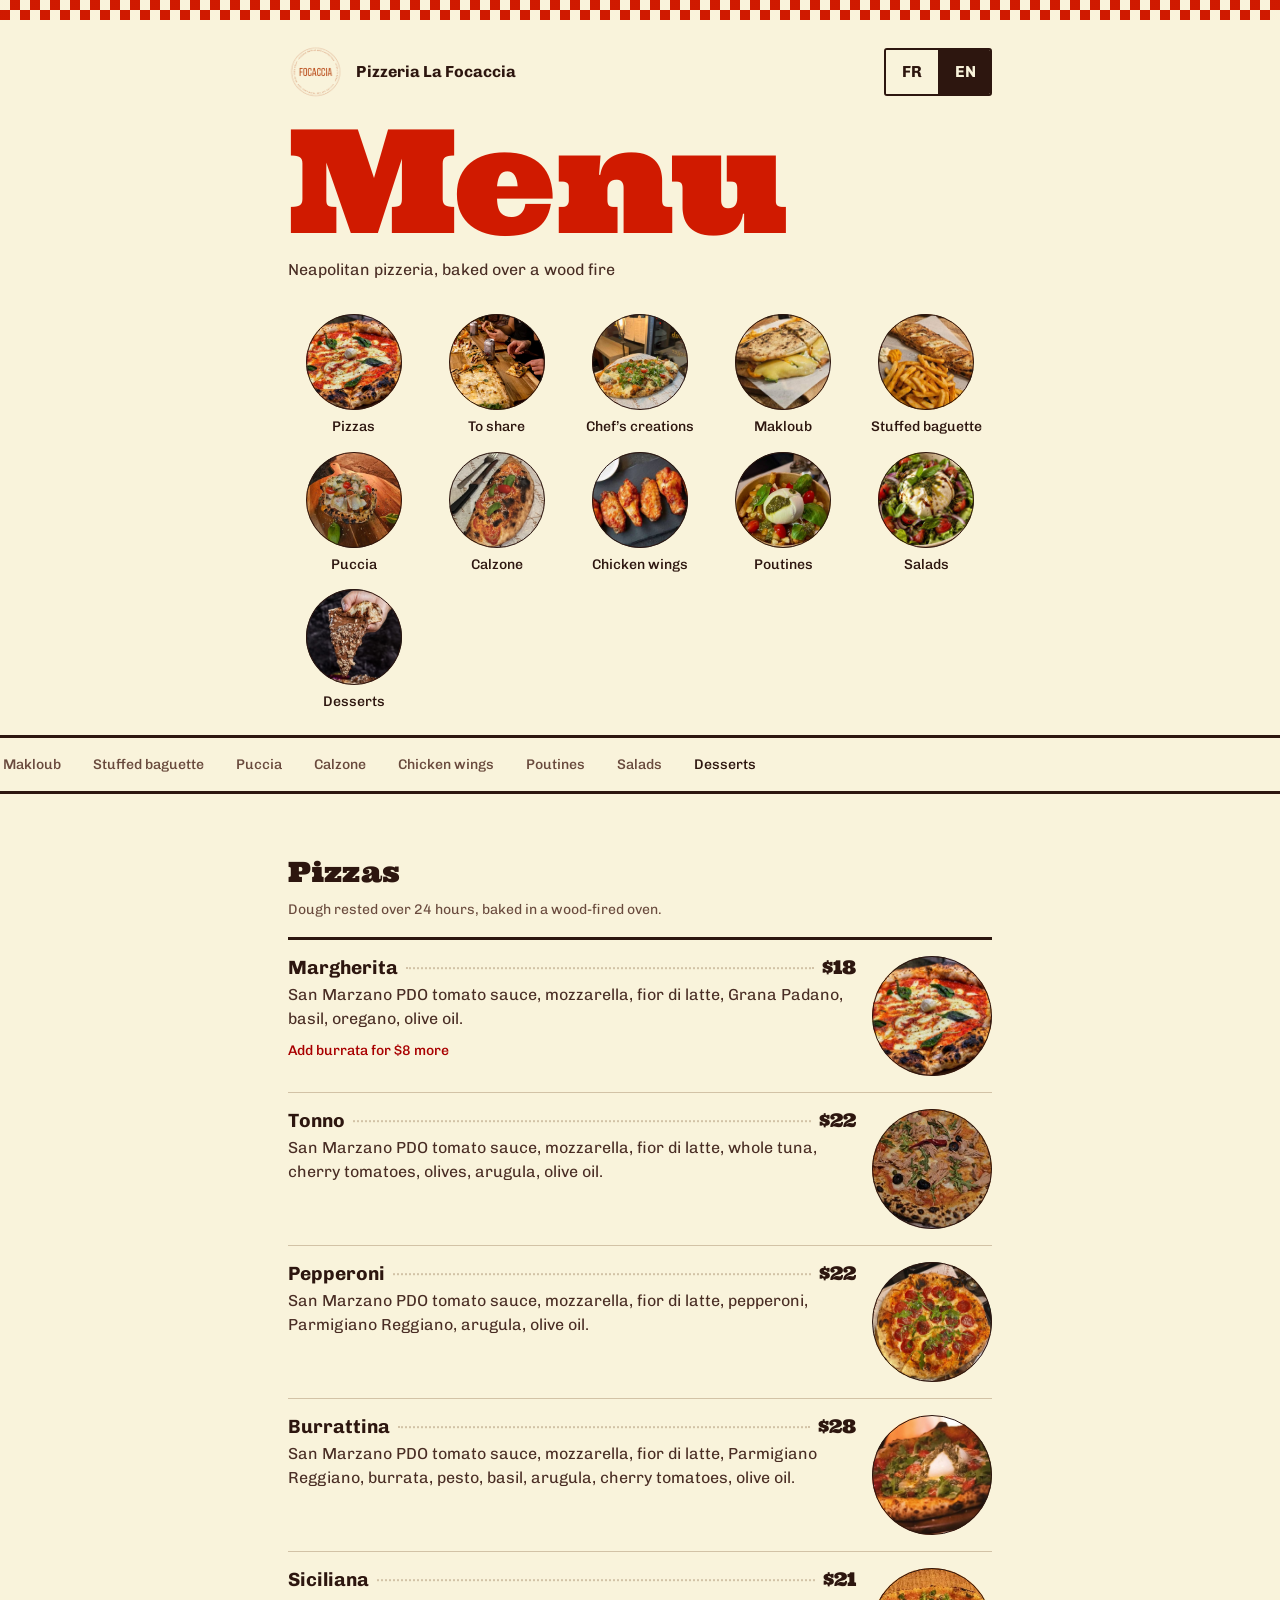
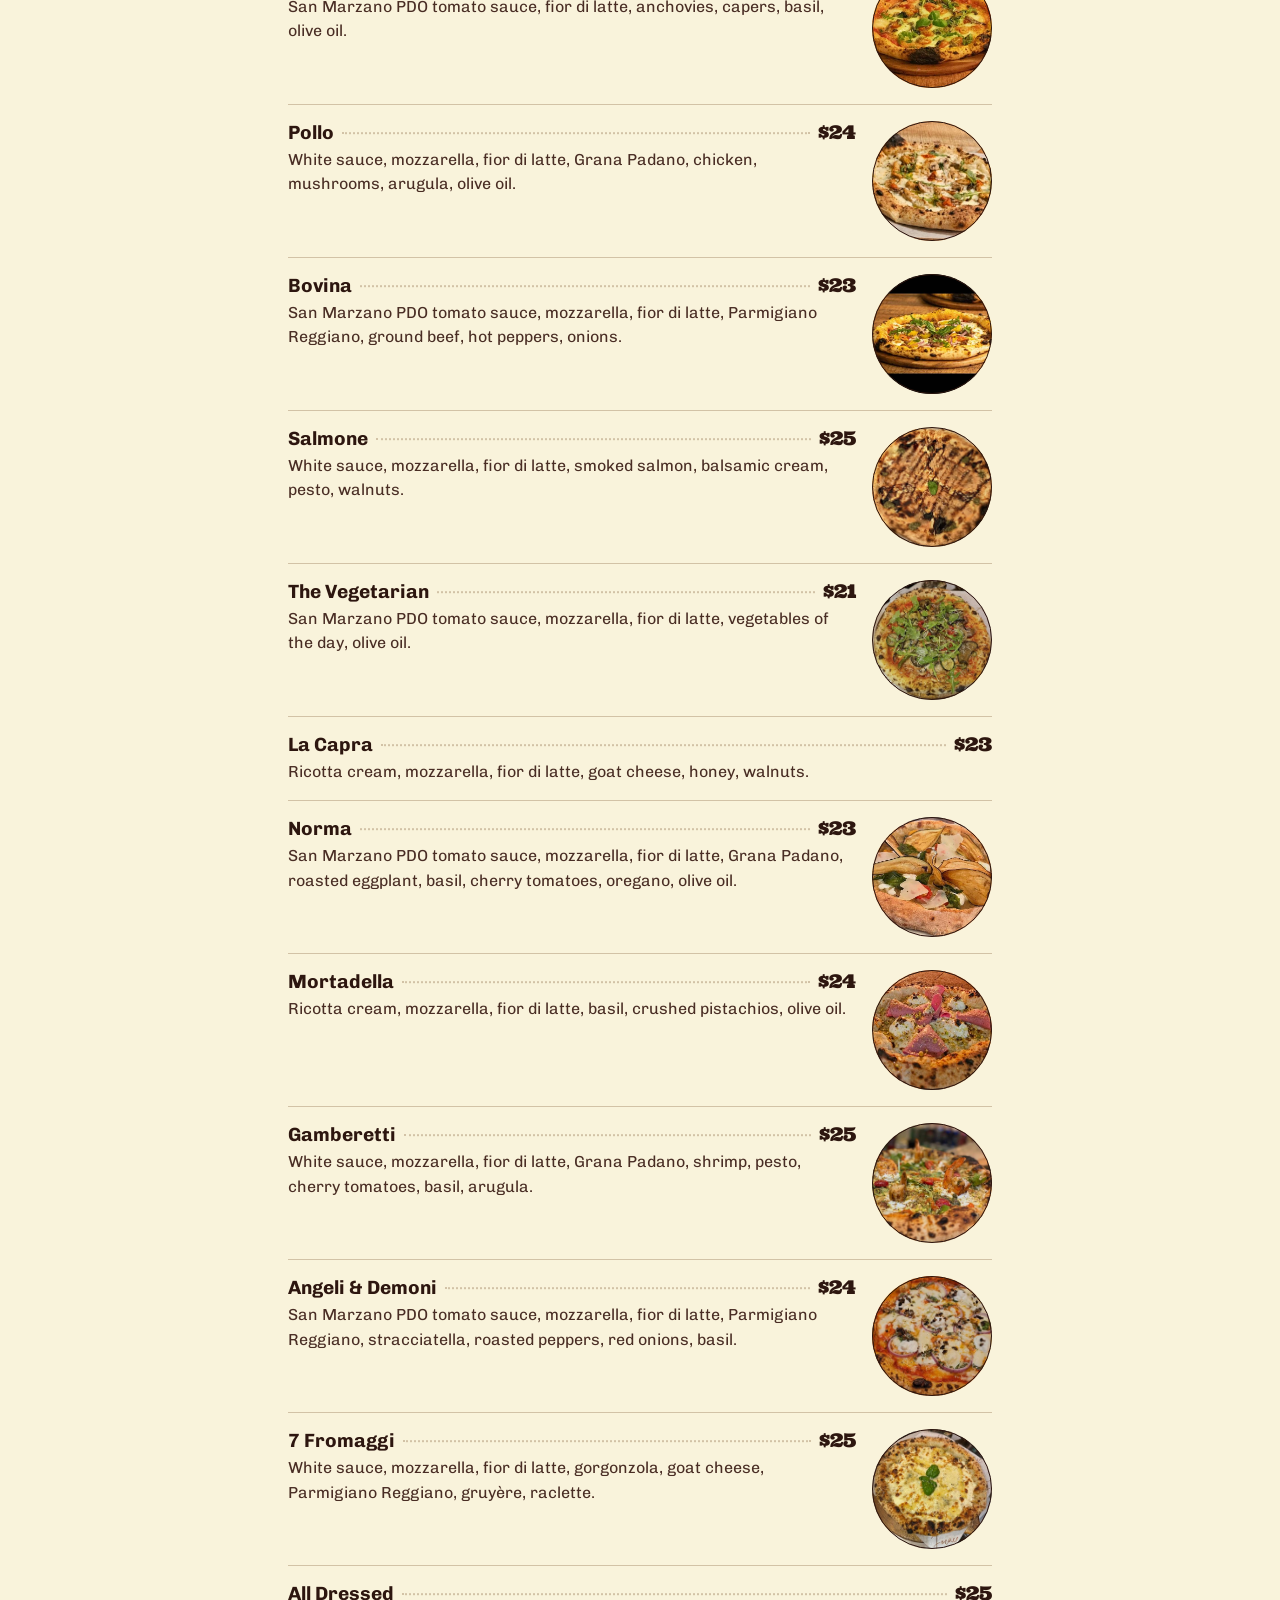
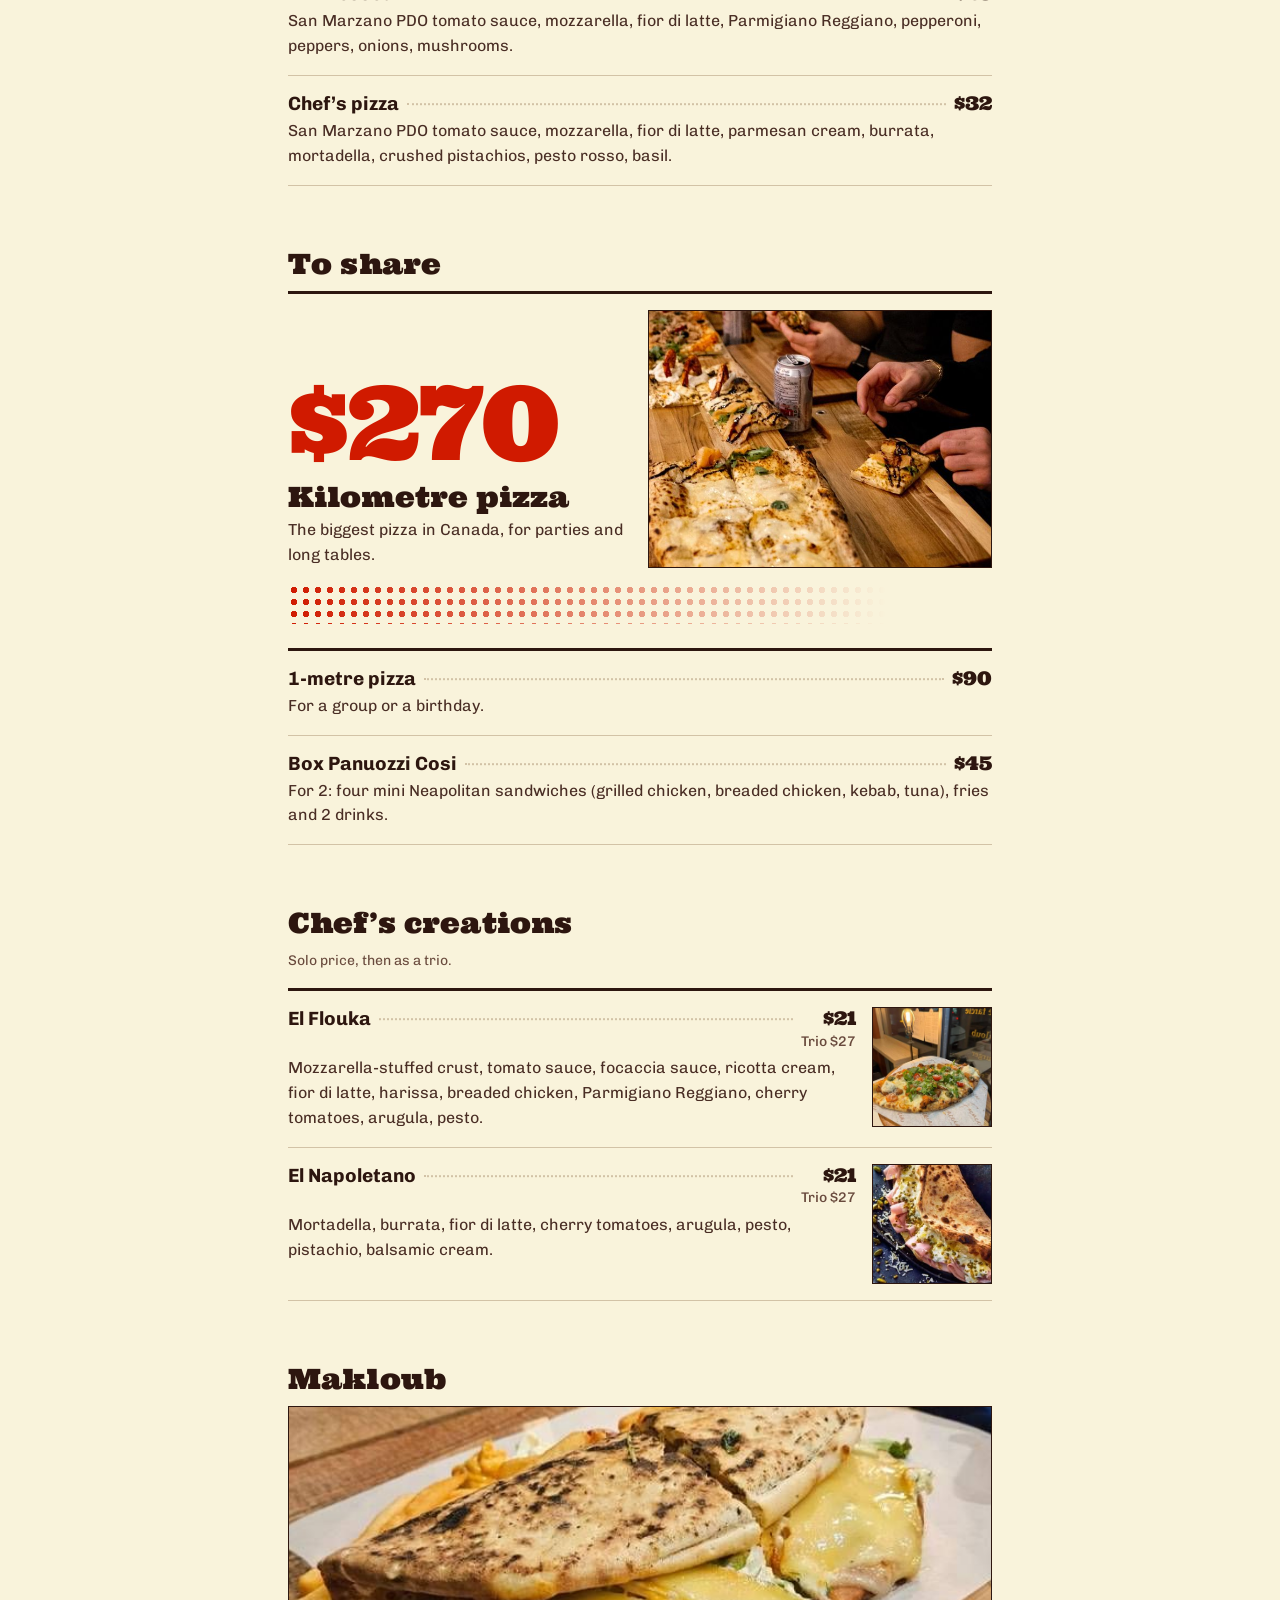
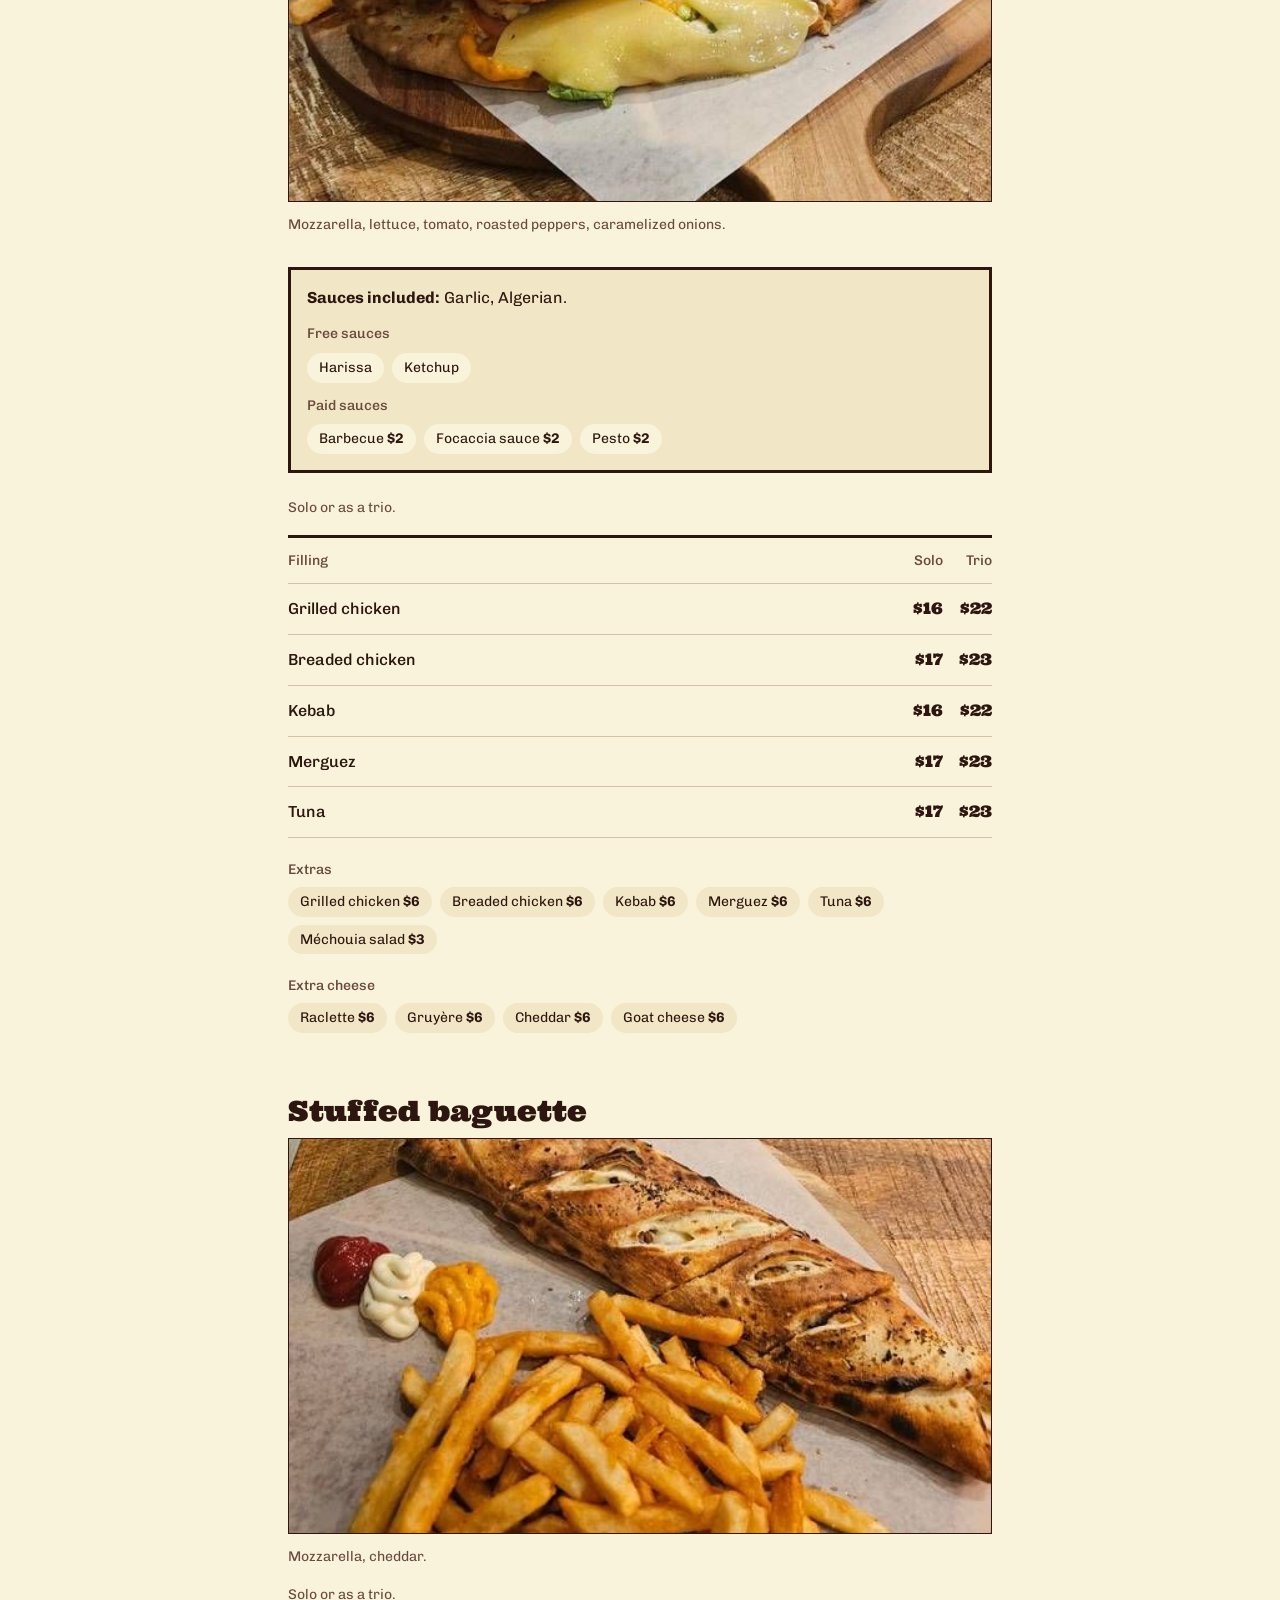
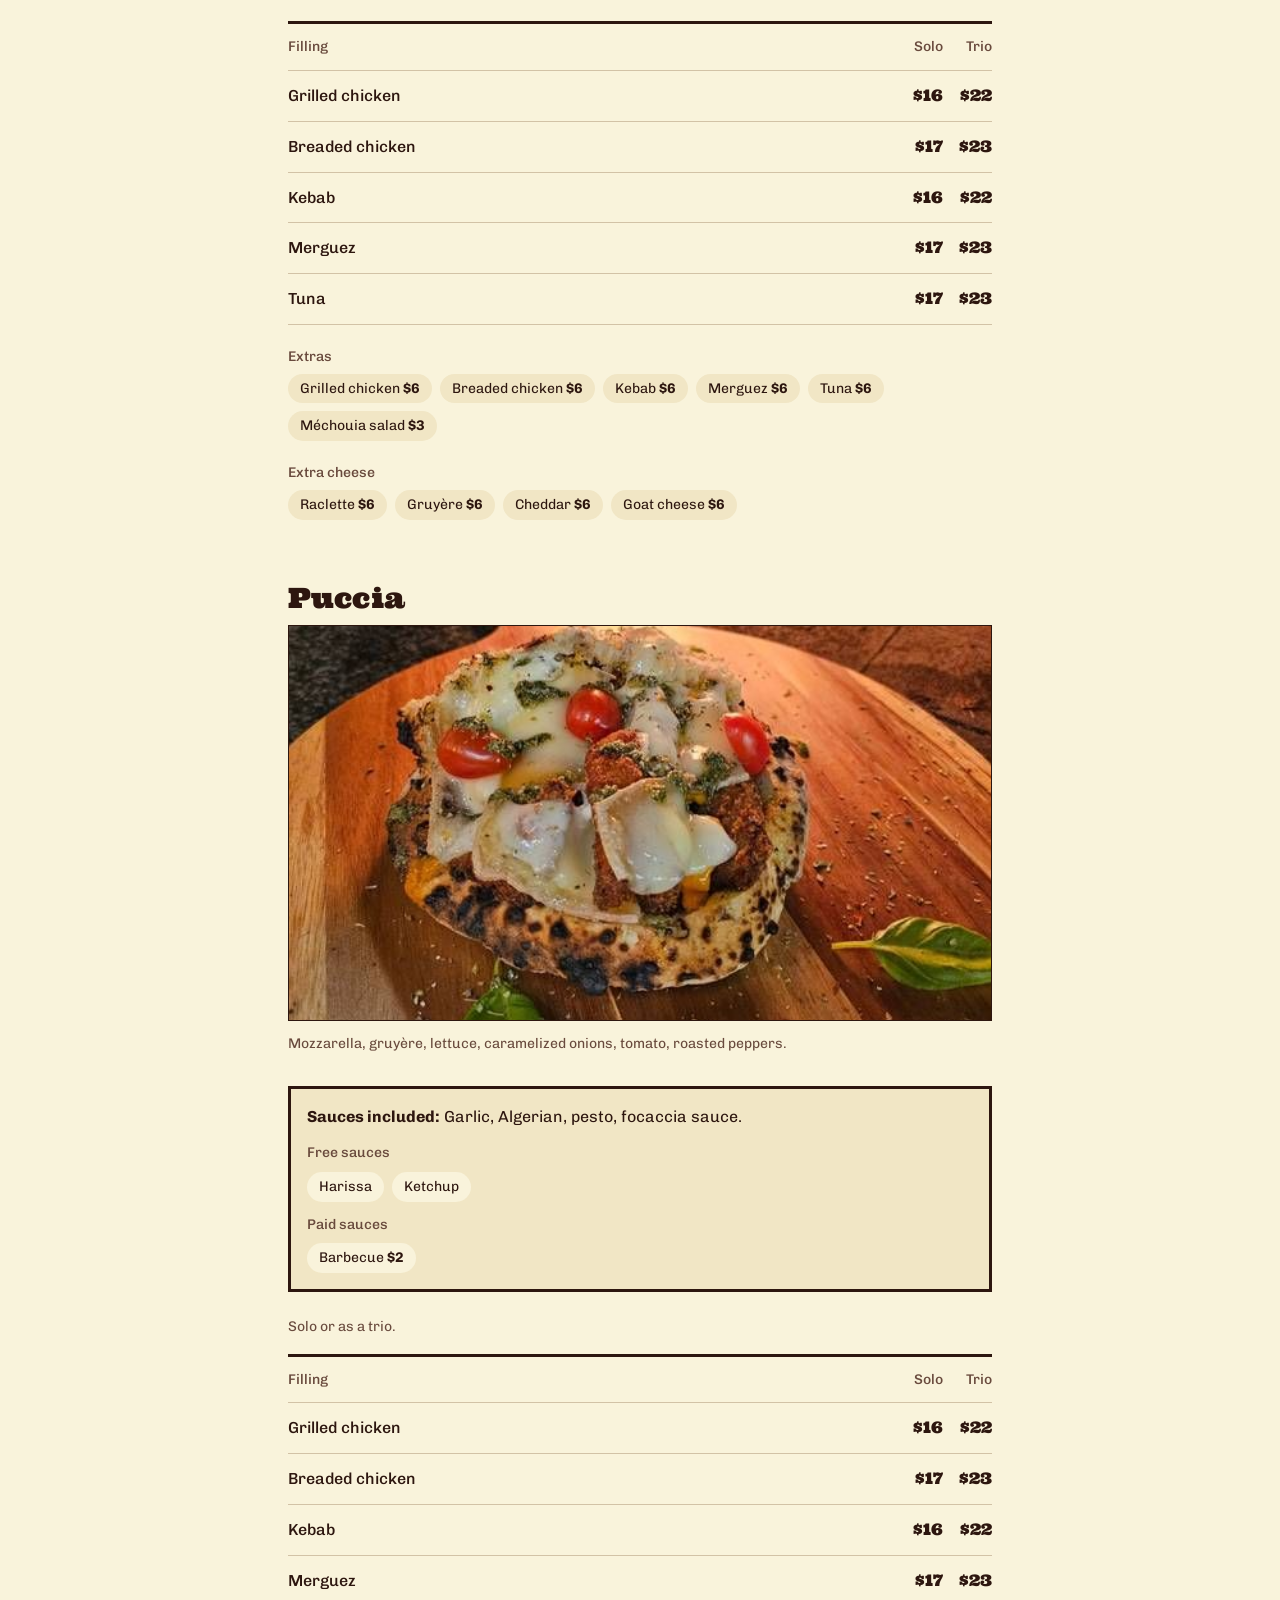
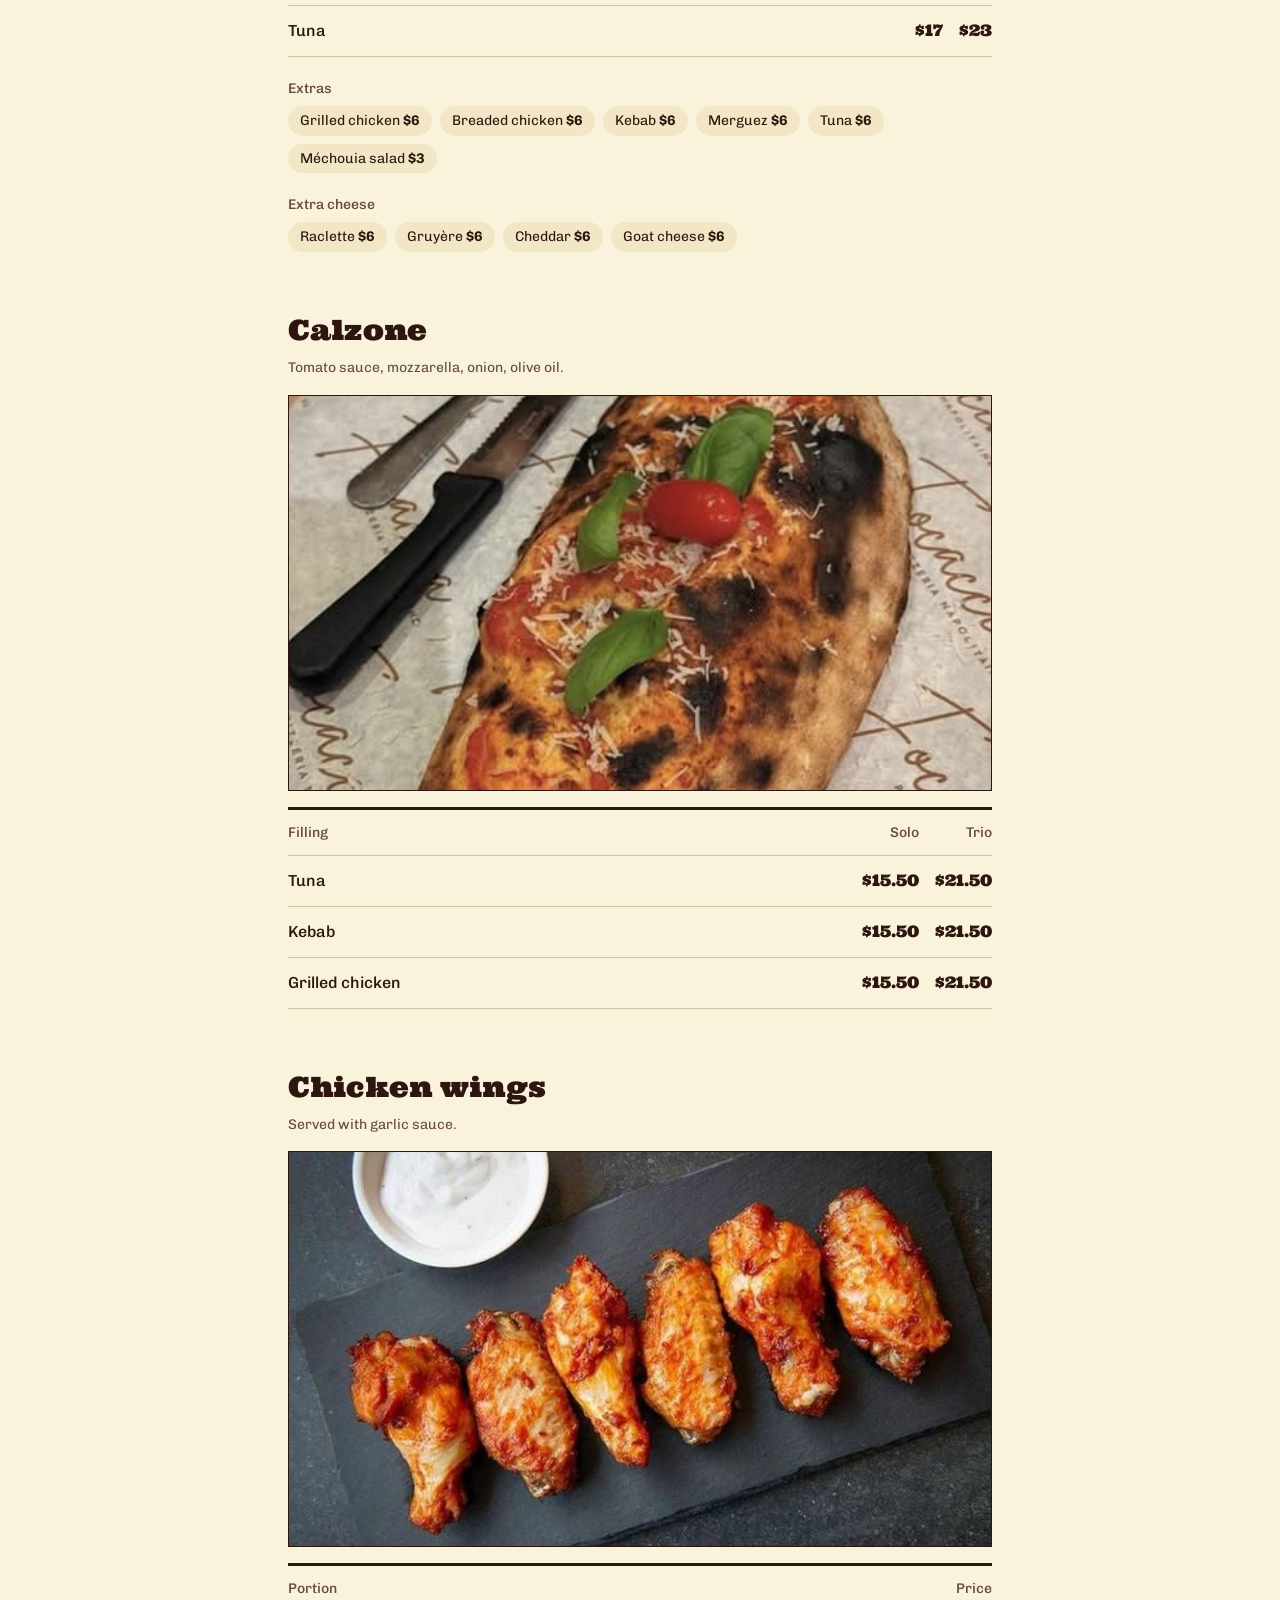
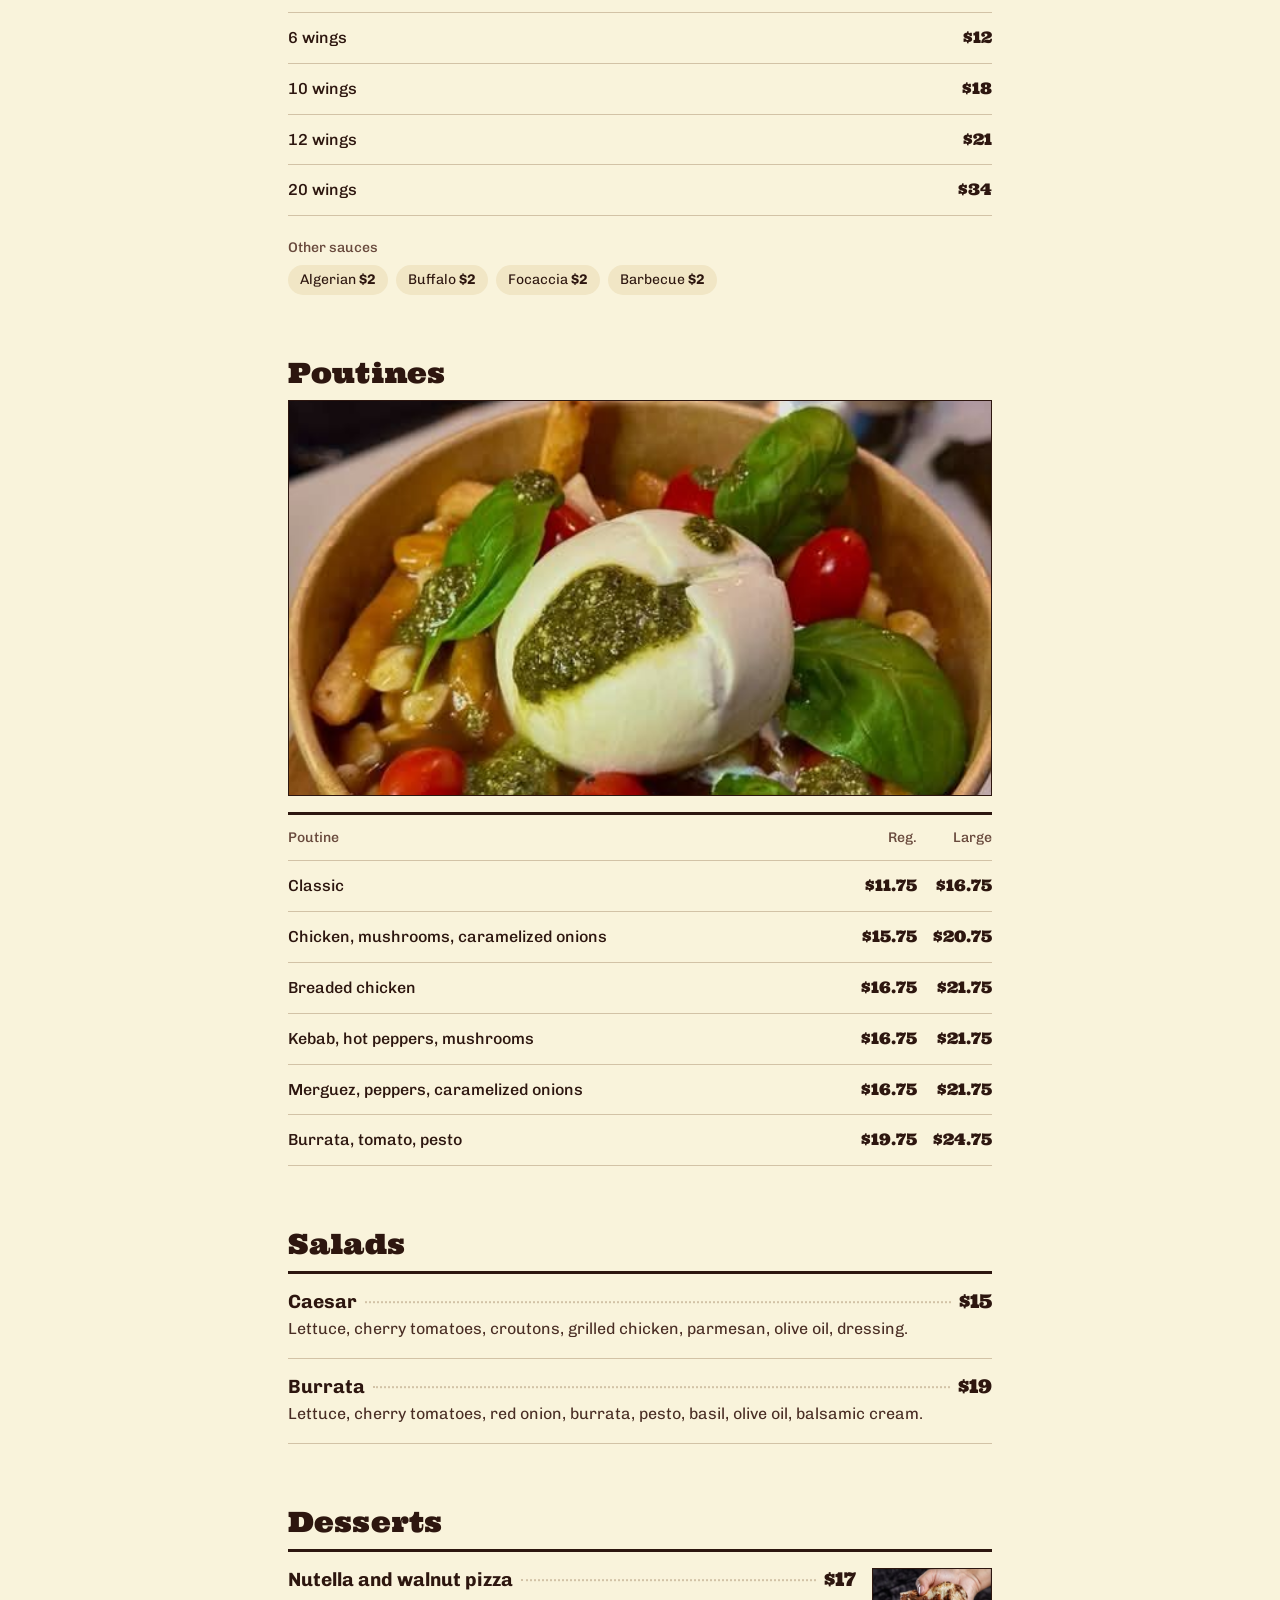
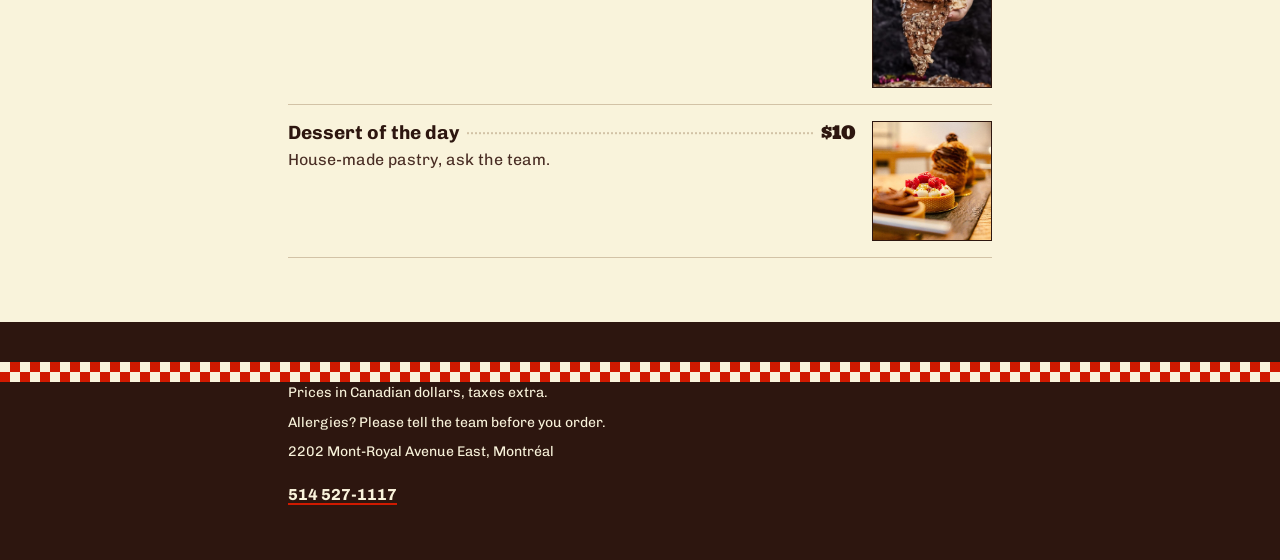
==== commit 4068135c: "Baguette farcie : aucune sauce dans la description Co-Authored-By: Claude Opus 5.5 <noreply@anthropi" ====
--- a/docs/en.html
+++ b/docs/en.html
@@ -23,7 +23,7 @@
 <nav class="container cat-grid-wrap" aria-label="Go to a category"><ul class="cat-grid"><li><a href="#pizzas"><img class="cat-photo" src="img/pizzas-margherita.jpg" alt="" width="550" height="544" decoding="async"><span>Pizzas</span></a></li><li><a href="#partager"><img class="cat-photo" src="img/photos-plats-pizza-kilometre.jpg" alt="" width="640" height="800" decoding="async"><span>To share</span></a></li><li><a href="#chef"><img class="cat-photo" src="img/el-flouka-el-flouka.jpg" alt="" width="550" height="733" decoding="async"><span>Chef’s creations</span></a></li><li><a href="#makloub"><img class="cat-photo" src="img/sandwichs-makloub-poulet-grille.jpg" alt="" width="640" height="440" decoding="async"><span>Makloub</span></a></li><li><a href="#baguette"><img class="cat-photo" src="img/sandwichs-baguette-farcie-poulet-grille.jpg" alt="" width="564" height="440" decoding="async"><span>Stuffed baguette</span></a></li><li><a href="#puccia"><img class="cat-photo" src="img/sandwichs-sandwich-puccia-poulet-grille.jpg" alt="" width="550" height="541" decoding="async"><span>Puccia</span></a></li><li><a href="#calzone"><img class="cat-photo" src="img/calzone-calzone-au-thon.jpg" alt="" width="550" height="574" decoding="async"><span>Calzone</span></a></li><li><a href="#ailes"><img class="cat-photo" src="img/ailes-de-poulet-6-ailes-de-poulet.jpg" alt="" width="733" height="440" decoding="async"><span>Chicken wings</span></a></li><li><a href="#poutines"><img class="cat-photo" src="img/poutines-poutine-burrata-tomate-et-sauce-pesto.jpg" alt="" width="550" height="689" decoding="async"><span>Poutines</span></a></li><li><a href="#salades"><img class="cat-photo" src="img/photos-plats-salade-burrata-bol.jpg" alt="" width="800" height="800" decoding="async"><span>Salads</span></a></li><li><a href="#desserts"><img class="cat-photo" src="img/pizzas-pizza-nutella-et-noix.jpg" alt="" width="550" height="639" decoding="async"><span>Desserts</span></a></li></ul></nav>
 <nav class="tabs" aria-label="Menu categories"><ul class="container"><li><a href="#pizzas">Pizzas</a></li><li><a href="#partager">To share</a></li><li><a href="#chef">Chef’s creations</a></li><li><a href="#makloub">Makloub</a></li><li><a href="#baguette">Stuffed baguette</a></li><li><a href="#puccia">Puccia</a></li><li><a href="#calzone">Calzone</a></li><li><a href="#ailes">Chicken wings</a></li><li><a href="#poutines">Poutines</a></li><li><a href="#salades">Salads</a></li><li><a href="#desserts">Desserts</a></li></ul></nav>
 <main class="container">
-<section id="pizzas" class="round" aria-labelledby="h-pizzas"><h2 id="h-pizzas">Pizzas</h2><p class="note">Dough rested over 24 hours, baked in a wood-fired oven.</p><ul class="rows"><li class="row has-photo"><div class="row-text"><div class="row-head"><h3>Margherita</h3><span class="leader" aria-hidden="true"></span><div class="prices"><span class="price">$18</span></div></div><p class="desc">San Marzano PDO tomato sauce, mozzarella, fior di latte, Grana Padano, basil, oregano, olive oil.</p><p class="extra">Add burrata for $8 more</p></div><img class="photo" src="img/pizzas-margherita.jpg" alt="" width="550" height="544" loading="lazy" decoding="async"></li><li class="row has-photo"><div class="row-text"><div class="row-head"><h3>Tonno</h3><span class="leader" aria-hidden="true"></span><div class="prices"><span class="price">$22</span></div></div><p class="desc">San Marzano PDO tomato sauce, mozzarella, fior di latte, whole tuna, cherry tomatoes, olives, arugula, olive oil.</p></div><img class="photo" src="img/pizzas-tonno.jpg" alt="" width="373" height="800" loading="lazy" decoding="async"></li><li class="row has-photo"><div class="row-text"><div class="row-head"><h3>Pepperoni</h3><span class="leader" aria-hidden="true"></span><div class="prices"><span class="price">$22</span></div></div><p class="desc">San Marzano PDO tomato sauce, mozzarella, fior di latte, pepperoni, Parmigiano Reggiano, arugula, olive oil.</p></div><img class="photo" src="img/pizzas-pepperoni.jpg" alt="" width="550" height="689" loading="lazy" decoding="async"></li><li class="row has-photo"><div class="row-text"><div class="row-head"><h3>Burrattina</h3><span class="leader" aria-hidden="true"></span><div class="prices"><span class="price">$28</span></div></div><p class="desc">San Marzano PDO tomato sauce, mozzarella, fior di latte, Parmigiano Reggiano, burrata, pesto, basil, arugula, cherry tomatoes, olive oil.</p></div><img class="photo" src="img/pizzas-burrattina.jpg" alt="" width="533" height="800" loading="lazy" decoding="async"></li><li class="row has-photo"><div class="row-text"><div class="row-head"><h3>Siciliana</h3><span class="leader" aria-hidden="true"></span><div class="prices"><span class="price">$21</span></div></div><p class="desc">San Marzano PDO tomato sauce, fior di latte, anchovies, capers, basil, olive oil.</p></div><img class="photo" src="img/pizzas-napoli.jpg" alt="" width="660" height="440" loading="lazy" decoding="async"></li><li class="row has-photo"><div class="row-text"><div class="row-head"><h3>Pollo</h3><span class="leader" aria-hidden="true"></span><div class="prices"><span class="price">$24</span></div></div><p class="desc">White sauce, mozzarella, fior di latte, Grana Padano, chicken, mushrooms, arugula, olive oil.</p></div><img class="photo" src="img/pizzas-pollo.jpg" alt="" width="798" height="400" loading="lazy" decoding="async"></li><li class="row has-photo"><div class="row-text"><div class="row-head"><h3>Bovina</h3><span class="leader" aria-hidden="true"></span><div class="prices"><span class="price">$23</span></div></div><p class="desc">San Marzano PDO tomato sauce, mozzarella, fior di latte, Parmigiano Reggiano, ground beef, hot peppers, onions.</p></div><img class="photo" src="img/pizzas-bovina.jpg" alt="" width="373" height="800" loading="lazy" decoding="async"></li><li class="row has-photo"><div class="row-text"><div class="row-head"><h3>Salmone</h3><span class="leader" aria-hidden="true"></span><div class="prices"><span class="price">$25</span></div></div><p class="desc">White sauce, mozzarella, fior di latte, smoked salmon, balsamic cream, pesto, walnuts.</p></div><img class="photo" src="img/pizzas-salmone.jpg" alt="" width="550" height="488" loading="lazy" decoding="async"></li><li class="row has-photo"><div class="row-text"><div class="row-head"><h3>The Vegetarian</h3><span class="leader" aria-hidden="true"></span><div class="prices"><span class="price">$21</span></div></div><p class="desc">San Marzano PDO tomato sauce, mozzarella, fior di latte, vegetables of the day, olive oil.</p></div><img class="photo" src="img/pizzas-la-vegetarienne.jpg" alt="" width="550" height="584" loading="lazy" decoding="async"></li><li class="row"><div class="row-text"><div class="row-head"><h3>La Capra</h3><span class="leader" aria-hidden="true"></span><div class="prices"><span class="price">$23</span></div></div><p class="desc">Ricotta cream, mozzarella, fior di latte, goat cheese, honey, walnuts.</p></div></li><li class="row has-photo"><div class="row-text"><div class="row-head"><h3>Norma</h3><span class="leader" aria-hidden="true"></span><div class="prices"><span class="price">$23</span></div></div><p class="desc">San Marzano PDO tomato sauce, mozzarella, fior di latte, Grana Padano, roasted eggplant, basil, cherry tomatoes, oregano, olive oil.</p></div><img class="photo" src="img/pizzas-norma.jpg" alt="" width="550" height="465" loading="lazy" decoding="async"></li><li class="row has-photo"><div class="row-text"><div class="row-head"><h3>Mortadella</h3><span class="leader" aria-hidden="true"></span><div class="prices"><span class="price">$24</span></div></div><p class="desc">Ricotta cream, mozzarella, fior di latte, basil, crushed pistachios, olive oil.</p></div><img class="photo" src="img/pizzas-mortadella.jpg" alt="" width="573" height="440" loading="lazy" decoding="async"></li><li class="row has-photo"><div class="row-text"><div class="row-head"><h3>Gamberetti</h3><span class="leader" aria-hidden="true"></span><div class="prices"><span class="price">$25</span></div></div><p class="desc">White sauce, mozzarella, fior di latte, Grana Padano, shrimp, pesto, cherry tomatoes, basil, arugula.</p></div><img class="photo" src="img/pizzas-gamberetti.jpg" alt="" width="550" height="550" loading="lazy" decoding="async"></li><li class="row has-photo"><div class="row-text"><div class="row-head"><h3>Angeli &amp; Demoni</h3><span class="leader" aria-hidden="true"></span><div class="prices"><span class="price">$24</span></div></div><p class="desc">San Marzano PDO tomato sauce, mozzarella, fior di latte, Parmigiano Reggiano, stracciatella, roasted peppers, red onions, basil.</p></div><img class="photo" src="img/pizzas-angeli-demoni.jpg" alt="" width="506" height="800" loading="lazy" decoding="async"></li><li class="row has-photo"><div class="row-text"><div class="row-head"><h3>7 Fromaggi</h3><span class="leader" aria-hidden="true"></span><div class="prices"><span class="price">$25</span></div></div><p class="desc">White sauce, mozzarella, fior di latte, gorgonzola, goat cheese, Parmigiano Reggiano, gruyère, raclette.</p></div><img class="photo" src="img/pizzas-7-fromaggi.jpg" alt="" width="550" height="733" loading="lazy" decoding="async"></li><li class="row"><div class="row-text"><div class="row-head"><h3>All Dressed</h3><span class="leader" aria-hidden="true"></span><div class="prices"><span class="price">$25</span></div></div><p class="desc">San Marzano PDO tomato sauce, mozzarella, fior di latte, Parmigiano Reggiano, pepperoni, peppers, onions, mushrooms.</p></div></li><li class="row"><div class="row-text"><div class="row-head"><h3>Chef’s pizza</h3><span class="leader" aria-hidden="true"></span><div class="prices"><span class="price">$32</span></div></div><p class="desc">San Marzano PDO tomato sauce, mozzarella, fior di latte, parmesan cream, burrata, mortadella, crushed pistachios, pesto rosso, basil.</p></div></li></ul></section><section id="partager" aria-labelledby="h-partager"><h2 id="h-partager">To share</h2><div class="poster"><div class="poster-text"><p class="poster-figure num">$270</p><h3 class="poster-name">Kilometre pizza</h3><p class="desc">The biggest pizza in Canada, for parties and long tables.</p></div><div class="screen" aria-hidden="true"></div><img class="photo" src="img/photos-plats-pizza-kilometre.jpg" alt="" width="640" height="800" loading="lazy" decoding="async"></div><ul class="rows"><li class="row"><div class="row-text"><div class="row-head"><h3>1-metre pizza</h3><span class="leader" aria-hidden="true"></span><div class="prices"><span class="price">$90</span></div></div><p class="desc">For a group or a birthday.</p></div></li><li class="row"><div class="row-text"><div class="row-head"><h3>Box Panuozzi Cosi</h3><span class="leader" aria-hidden="true"></span><div class="prices"><span class="price">$45</span></div></div><p class="desc">For 2: four mini Neapolitan sandwiches (grilled chicken, breaded chicken, kebab, tuna), fries and 2 drinks.</p></div></li></ul></section><section id="chef" aria-labelledby="h-chef"><h2 id="h-chef">Chef’s creations</h2><p class="note">Solo price, then as a trio.</p><ul class="rows"><li class="row has-photo"><div class="row-text"><div class="row-head"><h3>El Flouka</h3><span class="leader" aria-hidden="true"></span><div class="prices"><span class="price"><span class="visually-hidden">Solo </span>$21</span><span class="price-alt">Trio $27</span></div></div><p class="desc">Mozzarella-stuffed crust, tomato sauce, focaccia sauce, ricotta cream, fior di latte, harissa, breaded chicken, Parmigiano Reggiano, cherry tomatoes, arugula, pesto.</p></div><img class="photo" src="img/el-flouka-el-flouka.jpg" alt="" width="550" height="733" loading="lazy" decoding="async"></li><li class="row has-photo"><div class="row-text"><div class="row-head"><h3>El Napoletano</h3><span class="leader" aria-hidden="true"></span><div class="prices"><span class="price"><span class="visually-hidden">Solo </span>$21</span><span class="price-alt">Trio $27</span></div></div><p class="desc">Mortadella, burrata, fior di latte, cherry tomatoes, arugula, pesto, pistachio, balsamic cream.</p></div><img class="photo" src="img/el-flouka-el-napoletano.jpg" alt="" width="337" height="600" loading="lazy" decoding="async"></li></ul></section><section id="makloub" aria-labelledby="h-makloub"><h2 id="h-makloub">Makloub</h2><img class="photo photo-wide" src="img/sandwichs-makloub-poulet-grille.jpg" alt="" width="640" height="440" loading="lazy" decoding="async"><p class="note">Mozzarella, lettuce, tomato, roasted peppers, caramelized onions.</p><div class="sauce-box"><p class="sauces"><strong>Sauces included:</strong> Garlic, Algerian.</p><p class="sauces-add">Free sauces</p><ul class="chips"><li>Harissa</li><li>Ketchup</li></ul><p class="sauces-add">Paid sauces</p><ul class="chips"><li>Barbecue <span class="num">$2</span></li><li>Focaccia sauce <span class="num">$2</span></li><li>Pesto <span class="num">$2</span></li></ul></div><p class="note">Solo or as a trio.</p><table class="prices-table"><thead><tr><th scope="col">Filling</th><th scope="col" class="num">Solo</th><th scope="col" class="num">Trio</th></tr></thead><tbody><tr><th scope="row">Grilled chicken</th><td class="num">$16</td><td class="num">$22</td></tr><tr><th scope="row">Breaded chicken</th><td class="num">$17</td><td class="num">$23</td></tr><tr><th scope="row">Kebab</th><td class="num">$16</td><td class="num">$22</td></tr><tr><th scope="row">Merguez</th><td class="num">$17</td><td class="num">$23</td></tr><tr><th scope="row">Tuna</th><td class="num">$17</td><td class="num">$23</td></tr></tbody></table><div class="extras"><h3>Extras</h3><ul class="chips"><li>Grilled chicken <span class="num">$6</span></li><li>Breaded chicken <span class="num">$6</span></li><li>Kebab <span class="num">$6</span></li><li>Merguez <span class="num">$6</span></li><li>Tuna <span class="num">$6</span></li><li>Méchouia salad <span class="num">$3</span></li></ul></div><div class="extras"><h3>Extra cheese</h3><ul class="chips"><li>Raclette <span class="num">$6</span></li><li>Gruyère <span class="num">$6</span></li><li>Cheddar <span class="num">$6</span></li><li>Goat cheese <span class="num">$6</span></li></ul></div></section><section id="baguette" aria-labelledby="h-baguette"><h2 id="h-baguette">Stuffed baguette</h2><img class="photo photo-wide" src="img/sandwichs-baguette-farcie-poulet-grille.jpg" alt="" width="564" height="440" loading="lazy" decoding="async"><p class="note">White sauce, mozzarella, cheddar, harissa.</p><p class="note">Solo or as a trio.</p><table class="prices-table"><thead><tr><th scope="col">Filling</th><th scope="col" class="num">Solo</th><th scope="col" class="num">Trio</th></tr></thead><tbody><tr><th scope="row">Grilled chicken</th><td class="num">$16</td><td class="num">$22</td></tr><tr><th scope="row">Breaded chicken</th><td class="num">$17</td><td class="num">$23</td></tr><tr><th scope="row">Kebab</th><td class="num">$16</td><td class="num">$22</td></tr><tr><th scope="row">Merguez</th><td class="num">$17</td><td class="num">$23</td></tr><tr><th scope="row">Tuna</th><td class="num">$17</td><td class="num">$23</td></tr></tbody></table><div class="extras"><h3>Extras</h3><ul class="chips"><li>Grilled chicken <span class="num">$6</span></li><li>Breaded chicken <span class="num">$6</span></li><li>Kebab <span class="num">$6</span></li><li>Merguez <span class="num">$6</span></li><li>Tuna <span class="num">$6</span></li><li>Méchouia salad <span class="num">$3</span></li></ul></div><div class="extras"><h3>Extra cheese</h3><ul class="chips"><li>Raclette <span class="num">$6</span></li><li>Gruyère <span class="num">$6</span></li><li>Cheddar <span class="num">$6</span></li><li>Goat cheese <span class="num">$6</span></li></ul></div></section><section id="puccia" aria-labelledby="h-puccia"><h2 id="h-puccia">Puccia</h2><img class="photo photo-wide" src="img/sandwichs-sandwich-puccia-poulet-grille.jpg" alt="" width="550" height="541" loading="lazy" decoding="async"><p class="note">Mozzarella, gruyère, lettuce, caramelized onions, tomato, roasted peppers.</p><div class="sauce-box"><p class="sauces"><strong>Sauces included:</strong> Garlic, Algerian, pesto, focaccia sauce.</p><p class="sauces-add">Free sauces</p><ul class="chips"><li>Harissa</li><li>Ketchup</li></ul><p class="sauces-add">Paid sauces</p><ul class="chips"><li>Barbecue <span class="num">$2</span></li></ul></div><p class="note">Solo or as a trio.</p><table class="prices-table"><thead><tr><th scope="col">Filling</th><th scope="col" class="num">Solo</th><th scope="col" class="num">Trio</th></tr></thead><tbody><tr><th scope="row">Grilled chicken</th><td class="num">$16</td><td class="num">$22</td></tr><tr><th scope="row">Breaded chicken</th><td class="num">$17</td><td class="num">$23</td></tr><tr><th scope="row">Kebab</th><td class="num">$16</td><td class="num">$22</td></tr><tr><th scope="row">Merguez</th><td class="num">$17</td><td class="num">$23</td></tr><tr><th scope="row">Tuna</th><td class="num">$17</td><td class="num">$23</td></tr></tbody></table><div class="extras"><h3>Extras</h3><ul class="chips"><li>Grilled chicken <span class="num">$6</span></li><li>Breaded chicken <span class="num">$6</span></li><li>Kebab <span class="num">$6</span></li><li>Merguez <span class="num">$6</span></li><li>Tuna <span class="num">$6</span></li><li>Méchouia salad <span class="num">$3</span></li></ul></div><div class="extras"><h3>Extra cheese</h3><ul class="chips"><li>Raclette <span class="num">$6</span></li><li>Gruyère <span class="num">$6</span></li><li>Cheddar <span class="num">$6</span></li><li>Goat cheese <span class="num">$6</span></li></ul></div></section><section id="calzone" aria-labelledby="h-calzone"><h2 id="h-calzone">Calzone</h2><p class="note">Tomato sauce, mozzarella, onion, olive oil.</p><img class="photo photo-wide" src="img/calzone-calzone-au-thon.jpg" alt="" width="550" height="574" loading="lazy" decoding="async"><table class="prices-table"><thead><tr><th scope="col">Filling</th><th scope="col" class="num">Solo</th><th scope="col" class="num">Trio</th></tr></thead><tbody><tr><th scope="row">Tuna</th><td class="num">$15.50</td><td class="num">$21.50</td></tr><tr><th scope="row">Kebab</th><td class="num">$15.50</td><td class="num">$21.50</td></tr><tr><th scope="row">Grilled chicken</th><td class="num">$15.50</td><td class="num">$21.50</td></tr></tbody></table></section><section id="ailes" aria-labelledby="h-ailes"><h2 id="h-ailes">Chicken wings</h2><p class="note">Served with garlic sauce.</p><img class="photo photo-wide" src="img/ailes-de-poulet-6-ailes-de-poulet.jpg" alt="" width="733" height="440" loading="lazy" decoding="async"><table class="prices-table"><thead><tr><th scope="col">Portion</th><th scope="col" class="num">Price</th></tr></thead><tbody><tr><th scope="row">6 wings</th><td class="num">$12</td></tr><tr><th scope="row">10 wings</th><td class="num">$18</td></tr><tr><th scope="row">12 wings</th><td class="num">$21</td></tr><tr><th scope="row">20 wings</th><td class="num">$34</td></tr></tbody></table><div class="extras"><h3>Other sauces</h3><ul class="chips"><li>Algerian <span class="num">$2</span></li><li>Buffalo <span class="num">$2</span></li><li>Focaccia <span class="num">$2</span></li><li>Barbecue <span class="num">$2</span></li></ul></div></section><section id="poutines" aria-labelledby="h-poutines"><h2 id="h-poutines">Poutines</h2><img class="photo photo-wide" src="img/poutines-poutine-burrata-tomate-et-sauce-pesto.jpg" alt="" width="550" height="689" loading="lazy" decoding="async"><table class="prices-table"><thead><tr><th scope="col">Poutine</th><th scope="col" class="num">Reg.</th><th scope="col" class="num">Large</th></tr></thead><tbody><tr><th scope="row">Classic</th><td class="num">$11.75</td><td class="num">$16.75</td></tr><tr><th scope="row">Chicken, mushrooms, caramelized onions</th><td class="num">$15.75</td><td class="num">$20.75</td></tr><tr><th scope="row">Breaded chicken</th><td class="num">$16.75</td><td class="num">$21.75</td></tr><tr><th scope="row">Kebab, hot peppers, mushrooms</th><td class="num">$16.75</td><td class="num">$21.75</td></tr><tr><th scope="row">Merguez, peppers, caramelized onions</th><td class="num">$16.75</td><td class="num">$21.75</td></tr><tr><th scope="row">Burrata, tomato, pesto</th><td class="num">$19.75</td><td class="num">$24.75</td></tr></tbody></table></section><section id="salades" aria-labelledby="h-salades"><h2 id="h-salades">Salads</h2><ul class="rows"><li class="row"><div class="row-text"><div class="row-head"><h3>Caesar</h3><span class="leader" aria-hidden="true"></span><div class="prices"><span class="price">$15</span></div></div><p class="desc">Lettuce, cherry tomatoes, croutons, grilled chicken, parmesan, olive oil, dressing.</p></div></li><li class="row"><div class="row-text"><div class="row-head"><h3>Burrata</h3><span class="leader" aria-hidden="true"></span><div class="prices"><span class="price">$19</span></div></div><p class="desc">Lettuce, cherry tomatoes, red onion, burrata, pesto, basil, olive oil, balsamic cream.</p></div></li></ul></section><section id="desserts" aria-labelledby="h-desserts"><h2 id="h-desserts">Desserts</h2><ul class="rows"><li class="row has-photo"><div class="row-text"><div class="row-head"><h3>Nutella and walnut pizza</h3><span class="leader" aria-hidden="true"></span><div class="prices"><span class="price">$17</span></div></div></div><img class="photo" src="img/pizzas-pizza-nutella-et-noix.jpg" alt="" width="550" height="639" loading="lazy" decoding="async"></li><li class="row has-photo"><div class="row-text"><div class="row-head"><h3>Dessert of the day</h3><span class="leader" aria-hidden="true"></span><div class="prices"><span class="price">$10</span></div></div><p class="desc">House-made pastry, ask the team.</p></div><img class="photo" src="img/photos-plats-desserts-maison.jpg" alt="" width="800" height="798" loading="lazy" decoding="async"></li></ul></section>
+<section id="pizzas" class="round" aria-labelledby="h-pizzas"><h2 id="h-pizzas">Pizzas</h2><p class="note">Dough rested over 24 hours, baked in a wood-fired oven.</p><ul class="rows"><li class="row has-photo"><div class="row-text"><div class="row-head"><h3>Margherita</h3><span class="leader" aria-hidden="true"></span><div class="prices"><span class="price">$18</span></div></div><p class="desc">San Marzano PDO tomato sauce, mozzarella, fior di latte, Grana Padano, basil, oregano, olive oil.</p><p class="extra">Add burrata for $8 more</p></div><img class="photo" src="img/pizzas-margherita.jpg" alt="" width="550" height="544" loading="lazy" decoding="async"></li><li class="row has-photo"><div class="row-text"><div class="row-head"><h3>Tonno</h3><span class="leader" aria-hidden="true"></span><div class="prices"><span class="price">$22</span></div></div><p class="desc">San Marzano PDO tomato sauce, mozzarella, fior di latte, whole tuna, cherry tomatoes, olives, arugula, olive oil.</p></div><img class="photo" src="img/pizzas-tonno.jpg" alt="" width="373" height="800" loading="lazy" decoding="async"></li><li class="row has-photo"><div class="row-text"><div class="row-head"><h3>Pepperoni</h3><span class="leader" aria-hidden="true"></span><div class="prices"><span class="price">$22</span></div></div><p class="desc">San Marzano PDO tomato sauce, mozzarella, fior di latte, pepperoni, Parmigiano Reggiano, arugula, olive oil.</p></div><img class="photo" src="img/pizzas-pepperoni.jpg" alt="" width="550" height="689" loading="lazy" decoding="async"></li><li class="row has-photo"><div class="row-text"><div class="row-head"><h3>Burrattina</h3><span class="leader" aria-hidden="true"></span><div class="prices"><span class="price">$28</span></div></div><p class="desc">San Marzano PDO tomato sauce, mozzarella, fior di latte, Parmigiano Reggiano, burrata, pesto, basil, arugula, cherry tomatoes, olive oil.</p></div><img class="photo" src="img/pizzas-burrattina.jpg" alt="" width="533" height="800" loading="lazy" decoding="async"></li><li class="row has-photo"><div class="row-text"><div class="row-head"><h3>Siciliana</h3><span class="leader" aria-hidden="true"></span><div class="prices"><span class="price">$21</span></div></div><p class="desc">San Marzano PDO tomato sauce, fior di latte, anchovies, capers, basil, olive oil.</p></div><img class="photo" src="img/pizzas-napoli.jpg" alt="" width="660" height="440" loading="lazy" decoding="async"></li><li class="row has-photo"><div class="row-text"><div class="row-head"><h3>Pollo</h3><span class="leader" aria-hidden="true"></span><div class="prices"><span class="price">$24</span></div></div><p class="desc">White sauce, mozzarella, fior di latte, Grana Padano, chicken, mushrooms, arugula, olive oil.</p></div><img class="photo" src="img/pizzas-pollo.jpg" alt="" width="798" height="400" loading="lazy" decoding="async"></li><li class="row has-photo"><div class="row-text"><div class="row-head"><h3>Bovina</h3><span class="leader" aria-hidden="true"></span><div class="prices"><span class="price">$23</span></div></div><p class="desc">San Marzano PDO tomato sauce, mozzarella, fior di latte, Parmigiano Reggiano, ground beef, hot peppers, onions.</p></div><img class="photo" src="img/pizzas-bovina.jpg" alt="" width="373" height="800" loading="lazy" decoding="async"></li><li class="row has-photo"><div class="row-text"><div class="row-head"><h3>Salmone</h3><span class="leader" aria-hidden="true"></span><div class="prices"><span class="price">$25</span></div></div><p class="desc">White sauce, mozzarella, fior di latte, smoked salmon, balsamic cream, pesto, walnuts.</p></div><img class="photo" src="img/pizzas-salmone.jpg" alt="" width="550" height="488" loading="lazy" decoding="async"></li><li class="row has-photo"><div class="row-text"><div class="row-head"><h3>The Vegetarian</h3><span class="leader" aria-hidden="true"></span><div class="prices"><span class="price">$21</span></div></div><p class="desc">San Marzano PDO tomato sauce, mozzarella, fior di latte, vegetables of the day, olive oil.</p></div><img class="photo" src="img/pizzas-la-vegetarienne.jpg" alt="" width="550" height="584" loading="lazy" decoding="async"></li><li class="row"><div class="row-text"><div class="row-head"><h3>La Capra</h3><span class="leader" aria-hidden="true"></span><div class="prices"><span class="price">$23</span></div></div><p class="desc">Ricotta cream, mozzarella, fior di latte, goat cheese, honey, walnuts.</p></div></li><li class="row has-photo"><div class="row-text"><div class="row-head"><h3>Norma</h3><span class="leader" aria-hidden="true"></span><div class="prices"><span class="price">$23</span></div></div><p class="desc">San Marzano PDO tomato sauce, mozzarella, fior di latte, Grana Padano, roasted eggplant, basil, cherry tomatoes, oregano, olive oil.</p></div><img class="photo" src="img/pizzas-norma.jpg" alt="" width="550" height="465" loading="lazy" decoding="async"></li><li class="row has-photo"><div class="row-text"><div class="row-head"><h3>Mortadella</h3><span class="leader" aria-hidden="true"></span><div class="prices"><span class="price">$24</span></div></div><p class="desc">Ricotta cream, mozzarella, fior di latte, basil, crushed pistachios, olive oil.</p></div><img class="photo" src="img/pizzas-mortadella.jpg" alt="" width="573" height="440" loading="lazy" decoding="async"></li><li class="row has-photo"><div class="row-text"><div class="row-head"><h3>Gamberetti</h3><span class="leader" aria-hidden="true"></span><div class="prices"><span class="price">$25</span></div></div><p class="desc">White sauce, mozzarella, fior di latte, Grana Padano, shrimp, pesto, cherry tomatoes, basil, arugula.</p></div><img class="photo" src="img/pizzas-gamberetti.jpg" alt="" width="550" height="550" loading="lazy" decoding="async"></li><li class="row has-photo"><div class="row-text"><div class="row-head"><h3>Angeli &amp; Demoni</h3><span class="leader" aria-hidden="true"></span><div class="prices"><span class="price">$24</span></div></div><p class="desc">San Marzano PDO tomato sauce, mozzarella, fior di latte, Parmigiano Reggiano, stracciatella, roasted peppers, red onions, basil.</p></div><img class="photo" src="img/pizzas-angeli-demoni.jpg" alt="" width="506" height="800" loading="lazy" decoding="async"></li><li class="row has-photo"><div class="row-text"><div class="row-head"><h3>7 Fromaggi</h3><span class="leader" aria-hidden="true"></span><div class="prices"><span class="price">$25</span></div></div><p class="desc">White sauce, mozzarella, fior di latte, gorgonzola, goat cheese, Parmigiano Reggiano, gruyère, raclette.</p></div><img class="photo" src="img/pizzas-7-fromaggi.jpg" alt="" width="550" height="733" loading="lazy" decoding="async"></li><li class="row"><div class="row-text"><div class="row-head"><h3>All Dressed</h3><span class="leader" aria-hidden="true"></span><div class="prices"><span class="price">$25</span></div></div><p class="desc">San Marzano PDO tomato sauce, mozzarella, fior di latte, Parmigiano Reggiano, pepperoni, peppers, onions, mushrooms.</p></div></li><li class="row"><div class="row-text"><div class="row-head"><h3>Chef’s pizza</h3><span class="leader" aria-hidden="true"></span><div class="prices"><span class="price">$32</span></div></div><p class="desc">San Marzano PDO tomato sauce, mozzarella, fior di latte, parmesan cream, burrata, mortadella, crushed pistachios, pesto rosso, basil.</p></div></li></ul></section><section id="partager" aria-labelledby="h-partager"><h2 id="h-partager">To share</h2><div class="poster"><div class="poster-text"><p class="poster-figure num">$270</p><h3 class="poster-name">Kilometre pizza</h3><p class="desc">The biggest pizza in Canada, for parties and long tables.</p></div><div class="screen" aria-hidden="true"></div><img class="photo" src="img/photos-plats-pizza-kilometre.jpg" alt="" width="640" height="800" loading="lazy" decoding="async"></div><ul class="rows"><li class="row"><div class="row-text"><div class="row-head"><h3>1-metre pizza</h3><span class="leader" aria-hidden="true"></span><div class="prices"><span class="price">$90</span></div></div><p class="desc">For a group or a birthday.</p></div></li><li class="row"><div class="row-text"><div class="row-head"><h3>Box Panuozzi Cosi</h3><span class="leader" aria-hidden="true"></span><div class="prices"><span class="price">$45</span></div></div><p class="desc">For 2: four mini Neapolitan sandwiches (grilled chicken, breaded chicken, kebab, tuna), fries and 2 drinks.</p></div></li></ul></section><section id="chef" aria-labelledby="h-chef"><h2 id="h-chef">Chef’s creations</h2><p class="note">Solo price, then as a trio.</p><ul class="rows"><li class="row has-photo"><div class="row-text"><div class="row-head"><h3>El Flouka</h3><span class="leader" aria-hidden="true"></span><div class="prices"><span class="price"><span class="visually-hidden">Solo </span>$21</span><span class="price-alt">Trio $27</span></div></div><p class="desc">Mozzarella-stuffed crust, tomato sauce, focaccia sauce, ricotta cream, fior di latte, harissa, breaded chicken, Parmigiano Reggiano, cherry tomatoes, arugula, pesto.</p></div><img class="photo" src="img/el-flouka-el-flouka.jpg" alt="" width="550" height="733" loading="lazy" decoding="async"></li><li class="row has-photo"><div class="row-text"><div class="row-head"><h3>El Napoletano</h3><span class="leader" aria-hidden="true"></span><div class="prices"><span class="price"><span class="visually-hidden">Solo </span>$21</span><span class="price-alt">Trio $27</span></div></div><p class="desc">Mortadella, burrata, fior di latte, cherry tomatoes, arugula, pesto, pistachio, balsamic cream.</p></div><img class="photo" src="img/el-flouka-el-napoletano.jpg" alt="" width="337" height="600" loading="lazy" decoding="async"></li></ul></section><section id="makloub" aria-labelledby="h-makloub"><h2 id="h-makloub">Makloub</h2><img class="photo photo-wide" src="img/sandwichs-makloub-poulet-grille.jpg" alt="" width="640" height="440" loading="lazy" decoding="async"><p class="note">Mozzarella, lettuce, tomato, roasted peppers, caramelized onions.</p><div class="sauce-box"><p class="sauces"><strong>Sauces included:</strong> Garlic, Algerian.</p><p class="sauces-add">Free sauces</p><ul class="chips"><li>Harissa</li><li>Ketchup</li></ul><p class="sauces-add">Paid sauces</p><ul class="chips"><li>Barbecue <span class="num">$2</span></li><li>Focaccia sauce <span class="num">$2</span></li><li>Pesto <span class="num">$2</span></li></ul></div><p class="note">Solo or as a trio.</p><table class="prices-table"><thead><tr><th scope="col">Filling</th><th scope="col" class="num">Solo</th><th scope="col" class="num">Trio</th></tr></thead><tbody><tr><th scope="row">Grilled chicken</th><td class="num">$16</td><td class="num">$22</td></tr><tr><th scope="row">Breaded chicken</th><td class="num">$17</td><td class="num">$23</td></tr><tr><th scope="row">Kebab</th><td class="num">$16</td><td class="num">$22</td></tr><tr><th scope="row">Merguez</th><td class="num">$17</td><td class="num">$23</td></tr><tr><th scope="row">Tuna</th><td class="num">$17</td><td class="num">$23</td></tr></tbody></table><div class="extras"><h3>Extras</h3><ul class="chips"><li>Grilled chicken <span class="num">$6</span></li><li>Breaded chicken <span class="num">$6</span></li><li>Kebab <span class="num">$6</span></li><li>Merguez <span class="num">$6</span></li><li>Tuna <span class="num">$6</span></li><li>Méchouia salad <span class="num">$3</span></li></ul></div><div class="extras"><h3>Extra cheese</h3><ul class="chips"><li>Raclette <span class="num">$6</span></li><li>Gruyère <span class="num">$6</span></li><li>Cheddar <span class="num">$6</span></li><li>Goat cheese <span class="num">$6</span></li></ul></div></section><section id="baguette" aria-labelledby="h-baguette"><h2 id="h-baguette">Stuffed baguette</h2><img class="photo photo-wide" src="img/sandwichs-baguette-farcie-poulet-grille.jpg" alt="" width="564" height="440" loading="lazy" decoding="async"><p class="note">Mozzarella, cheddar.</p><p class="note">Solo or as a trio.</p><table class="prices-table"><thead><tr><th scope="col">Filling</th><th scope="col" class="num">Solo</th><th scope="col" class="num">Trio</th></tr></thead><tbody><tr><th scope="row">Grilled chicken</th><td class="num">$16</td><td class="num">$22</td></tr><tr><th scope="row">Breaded chicken</th><td class="num">$17</td><td class="num">$23</td></tr><tr><th scope="row">Kebab</th><td class="num">$16</td><td class="num">$22</td></tr><tr><th scope="row">Merguez</th><td class="num">$17</td><td class="num">$23</td></tr><tr><th scope="row">Tuna</th><td class="num">$17</td><td class="num">$23</td></tr></tbody></table><div class="extras"><h3>Extras</h3><ul class="chips"><li>Grilled chicken <span class="num">$6</span></li><li>Breaded chicken <span class="num">$6</span></li><li>Kebab <span class="num">$6</span></li><li>Merguez <span class="num">$6</span></li><li>Tuna <span class="num">$6</span></li><li>Méchouia salad <span class="num">$3</span></li></ul></div><div class="extras"><h3>Extra cheese</h3><ul class="chips"><li>Raclette <span class="num">$6</span></li><li>Gruyère <span class="num">$6</span></li><li>Cheddar <span class="num">$6</span></li><li>Goat cheese <span class="num">$6</span></li></ul></div></section><section id="puccia" aria-labelledby="h-puccia"><h2 id="h-puccia">Puccia</h2><img class="photo photo-wide" src="img/sandwichs-sandwich-puccia-poulet-grille.jpg" alt="" width="550" height="541" loading="lazy" decoding="async"><p class="note">Mozzarella, gruyère, lettuce, caramelized onions, tomato, roasted peppers.</p><div class="sauce-box"><p class="sauces"><strong>Sauces included:</strong> Garlic, Algerian, pesto, focaccia sauce.</p><p class="sauces-add">Free sauces</p><ul class="chips"><li>Harissa</li><li>Ketchup</li></ul><p class="sauces-add">Paid sauces</p><ul class="chips"><li>Barbecue <span class="num">$2</span></li></ul></div><p class="note">Solo or as a trio.</p><table class="prices-table"><thead><tr><th scope="col">Filling</th><th scope="col" class="num">Solo</th><th scope="col" class="num">Trio</th></tr></thead><tbody><tr><th scope="row">Grilled chicken</th><td class="num">$16</td><td class="num">$22</td></tr><tr><th scope="row">Breaded chicken</th><td class="num">$17</td><td class="num">$23</td></tr><tr><th scope="row">Kebab</th><td class="num">$16</td><td class="num">$22</td></tr><tr><th scope="row">Merguez</th><td class="num">$17</td><td class="num">$23</td></tr><tr><th scope="row">Tuna</th><td class="num">$17</td><td class="num">$23</td></tr></tbody></table><div class="extras"><h3>Extras</h3><ul class="chips"><li>Grilled chicken <span class="num">$6</span></li><li>Breaded chicken <span class="num">$6</span></li><li>Kebab <span class="num">$6</span></li><li>Merguez <span class="num">$6</span></li><li>Tuna <span class="num">$6</span></li><li>Méchouia salad <span class="num">$3</span></li></ul></div><div class="extras"><h3>Extra cheese</h3><ul class="chips"><li>Raclette <span class="num">$6</span></li><li>Gruyère <span class="num">$6</span></li><li>Cheddar <span class="num">$6</span></li><li>Goat cheese <span class="num">$6</span></li></ul></div></section><section id="calzone" aria-labelledby="h-calzone"><h2 id="h-calzone">Calzone</h2><p class="note">Tomato sauce, mozzarella, onion, olive oil.</p><img class="photo photo-wide" src="img/calzone-calzone-au-thon.jpg" alt="" width="550" height="574" loading="lazy" decoding="async"><table class="prices-table"><thead><tr><th scope="col">Filling</th><th scope="col" class="num">Solo</th><th scope="col" class="num">Trio</th></tr></thead><tbody><tr><th scope="row">Tuna</th><td class="num">$15.50</td><td class="num">$21.50</td></tr><tr><th scope="row">Kebab</th><td class="num">$15.50</td><td class="num">$21.50</td></tr><tr><th scope="row">Grilled chicken</th><td class="num">$15.50</td><td class="num">$21.50</td></tr></tbody></table></section><section id="ailes" aria-labelledby="h-ailes"><h2 id="h-ailes">Chicken wings</h2><p class="note">Served with garlic sauce.</p><img class="photo photo-wide" src="img/ailes-de-poulet-6-ailes-de-poulet.jpg" alt="" width="733" height="440" loading="lazy" decoding="async"><table class="prices-table"><thead><tr><th scope="col">Portion</th><th scope="col" class="num">Price</th></tr></thead><tbody><tr><th scope="row">6 wings</th><td class="num">$12</td></tr><tr><th scope="row">10 wings</th><td class="num">$18</td></tr><tr><th scope="row">12 wings</th><td class="num">$21</td></tr><tr><th scope="row">20 wings</th><td class="num">$34</td></tr></tbody></table><div class="extras"><h3>Other sauces</h3><ul class="chips"><li>Algerian <span class="num">$2</span></li><li>Buffalo <span class="num">$2</span></li><li>Focaccia <span class="num">$2</span></li><li>Barbecue <span class="num">$2</span></li></ul></div></section><section id="poutines" aria-labelledby="h-poutines"><h2 id="h-poutines">Poutines</h2><img class="photo photo-wide" src="img/poutines-poutine-burrata-tomate-et-sauce-pesto.jpg" alt="" width="550" height="689" loading="lazy" decoding="async"><table class="prices-table"><thead><tr><th scope="col">Poutine</th><th scope="col" class="num">Reg.</th><th scope="col" class="num">Large</th></tr></thead><tbody><tr><th scope="row">Classic</th><td class="num">$11.75</td><td class="num">$16.75</td></tr><tr><th scope="row">Chicken, mushrooms, caramelized onions</th><td class="num">$15.75</td><td class="num">$20.75</td></tr><tr><th scope="row">Breaded chicken</th><td class="num">$16.75</td><td class="num">$21.75</td></tr><tr><th scope="row">Kebab, hot peppers, mushrooms</th><td class="num">$16.75</td><td class="num">$21.75</td></tr><tr><th scope="row">Merguez, peppers, caramelized onions</th><td class="num">$16.75</td><td class="num">$21.75</td></tr><tr><th scope="row">Burrata, tomato, pesto</th><td class="num">$19.75</td><td class="num">$24.75</td></tr></tbody></table></section><section id="salades" aria-labelledby="h-salades"><h2 id="h-salades">Salads</h2><ul class="rows"><li class="row"><div class="row-text"><div class="row-head"><h3>Caesar</h3><span class="leader" aria-hidden="true"></span><div class="prices"><span class="price">$15</span></div></div><p class="desc">Lettuce, cherry tomatoes, croutons, grilled chicken, parmesan, olive oil, dressing.</p></div></li><li class="row"><div class="row-text"><div class="row-head"><h3>Burrata</h3><span class="leader" aria-hidden="true"></span><div class="prices"><span class="price">$19</span></div></div><p class="desc">Lettuce, cherry tomatoes, red onion, burrata, pesto, basil, olive oil, balsamic cream.</p></div></li></ul></section><section id="desserts" aria-labelledby="h-desserts"><h2 id="h-desserts">Desserts</h2><ul class="rows"><li class="row has-photo"><div class="row-text"><div class="row-head"><h3>Nutella and walnut pizza</h3><span class="leader" aria-hidden="true"></span><div class="prices"><span class="price">$17</span></div></div></div><img class="photo" src="img/pizzas-pizza-nutella-et-noix.jpg" alt="" width="550" height="639" loading="lazy" decoding="async"></li><li class="row has-photo"><div class="row-text"><div class="row-head"><h3>Dessert of the day</h3><span class="leader" aria-hidden="true"></span><div class="prices"><span class="price">$10</span></div></div><p class="desc">House-made pastry, ask the team.</p></div><img class="photo" src="img/photos-plats-desserts-maison.jpg" alt="" width="800" height="798" loading="lazy" decoding="async"></li></ul></section>
 </main>
 <footer class="foot">
   <div class="checker" aria-hidden="true"></div>
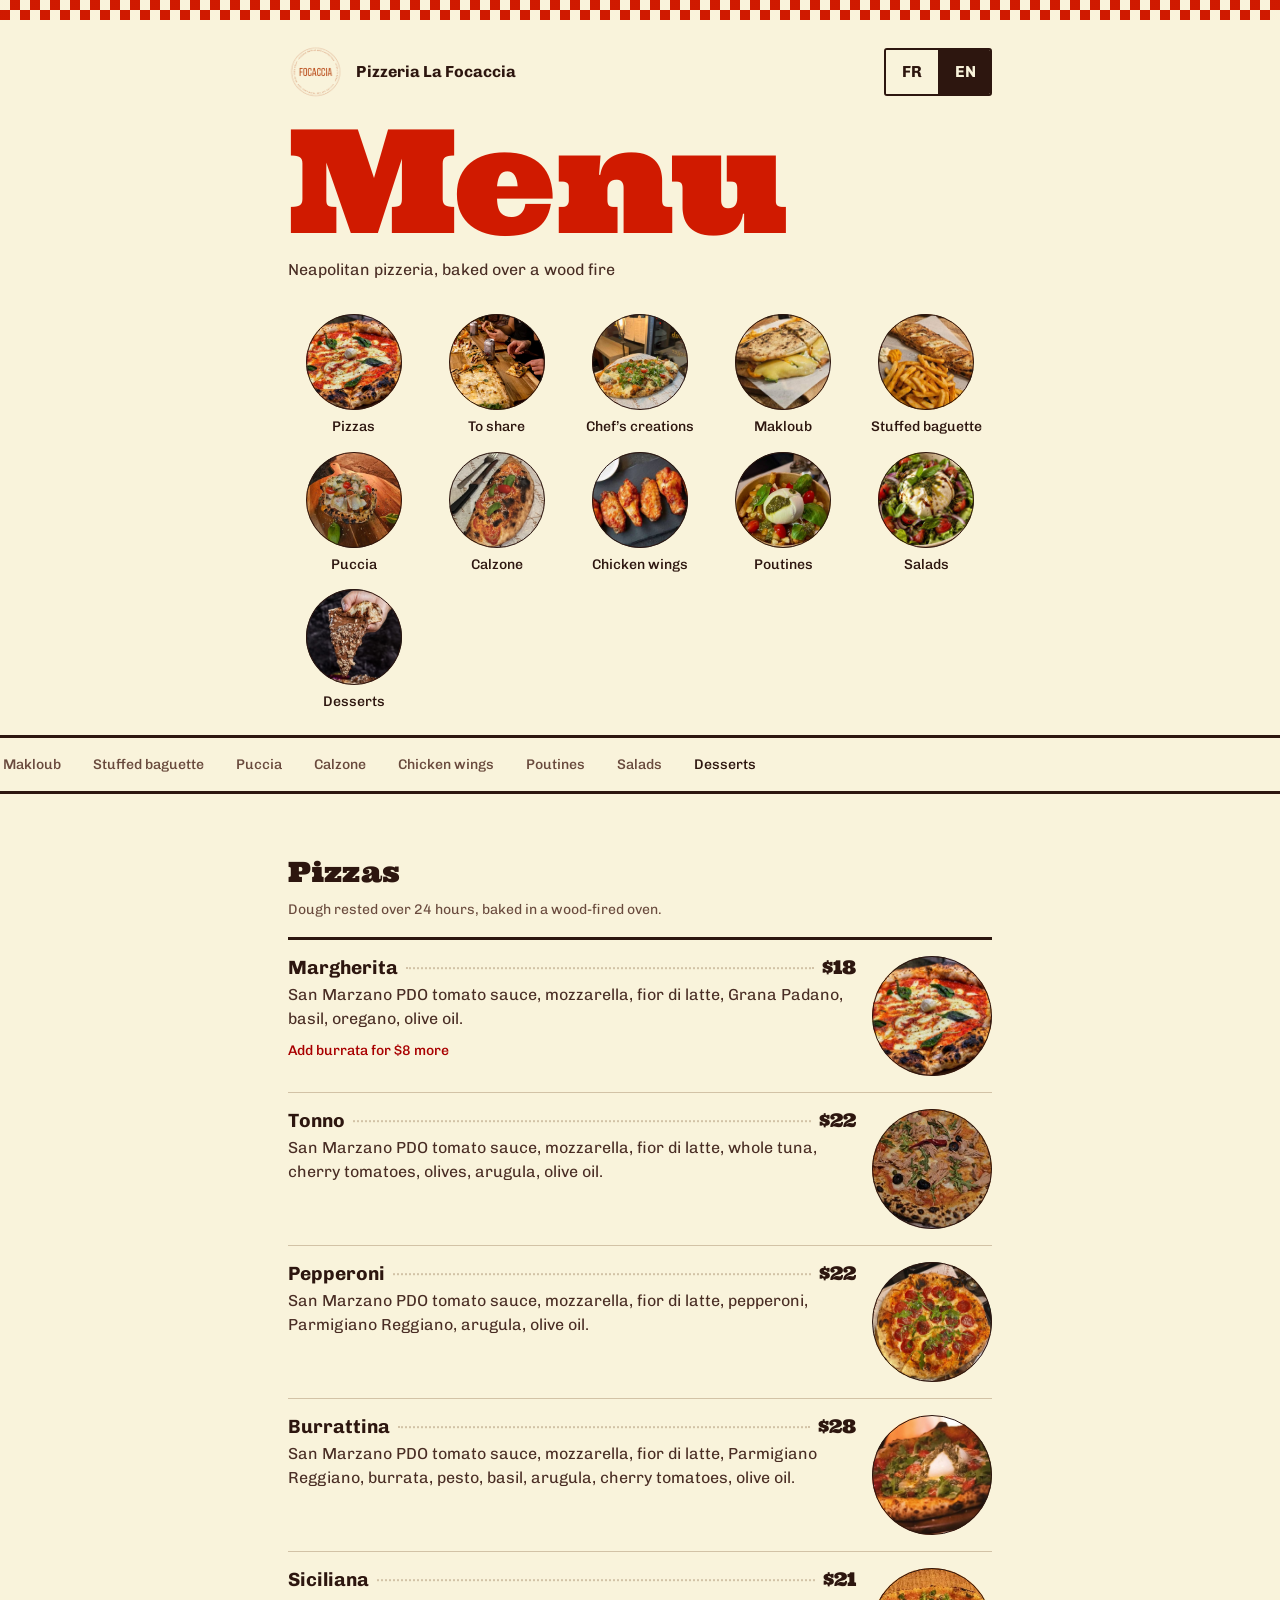
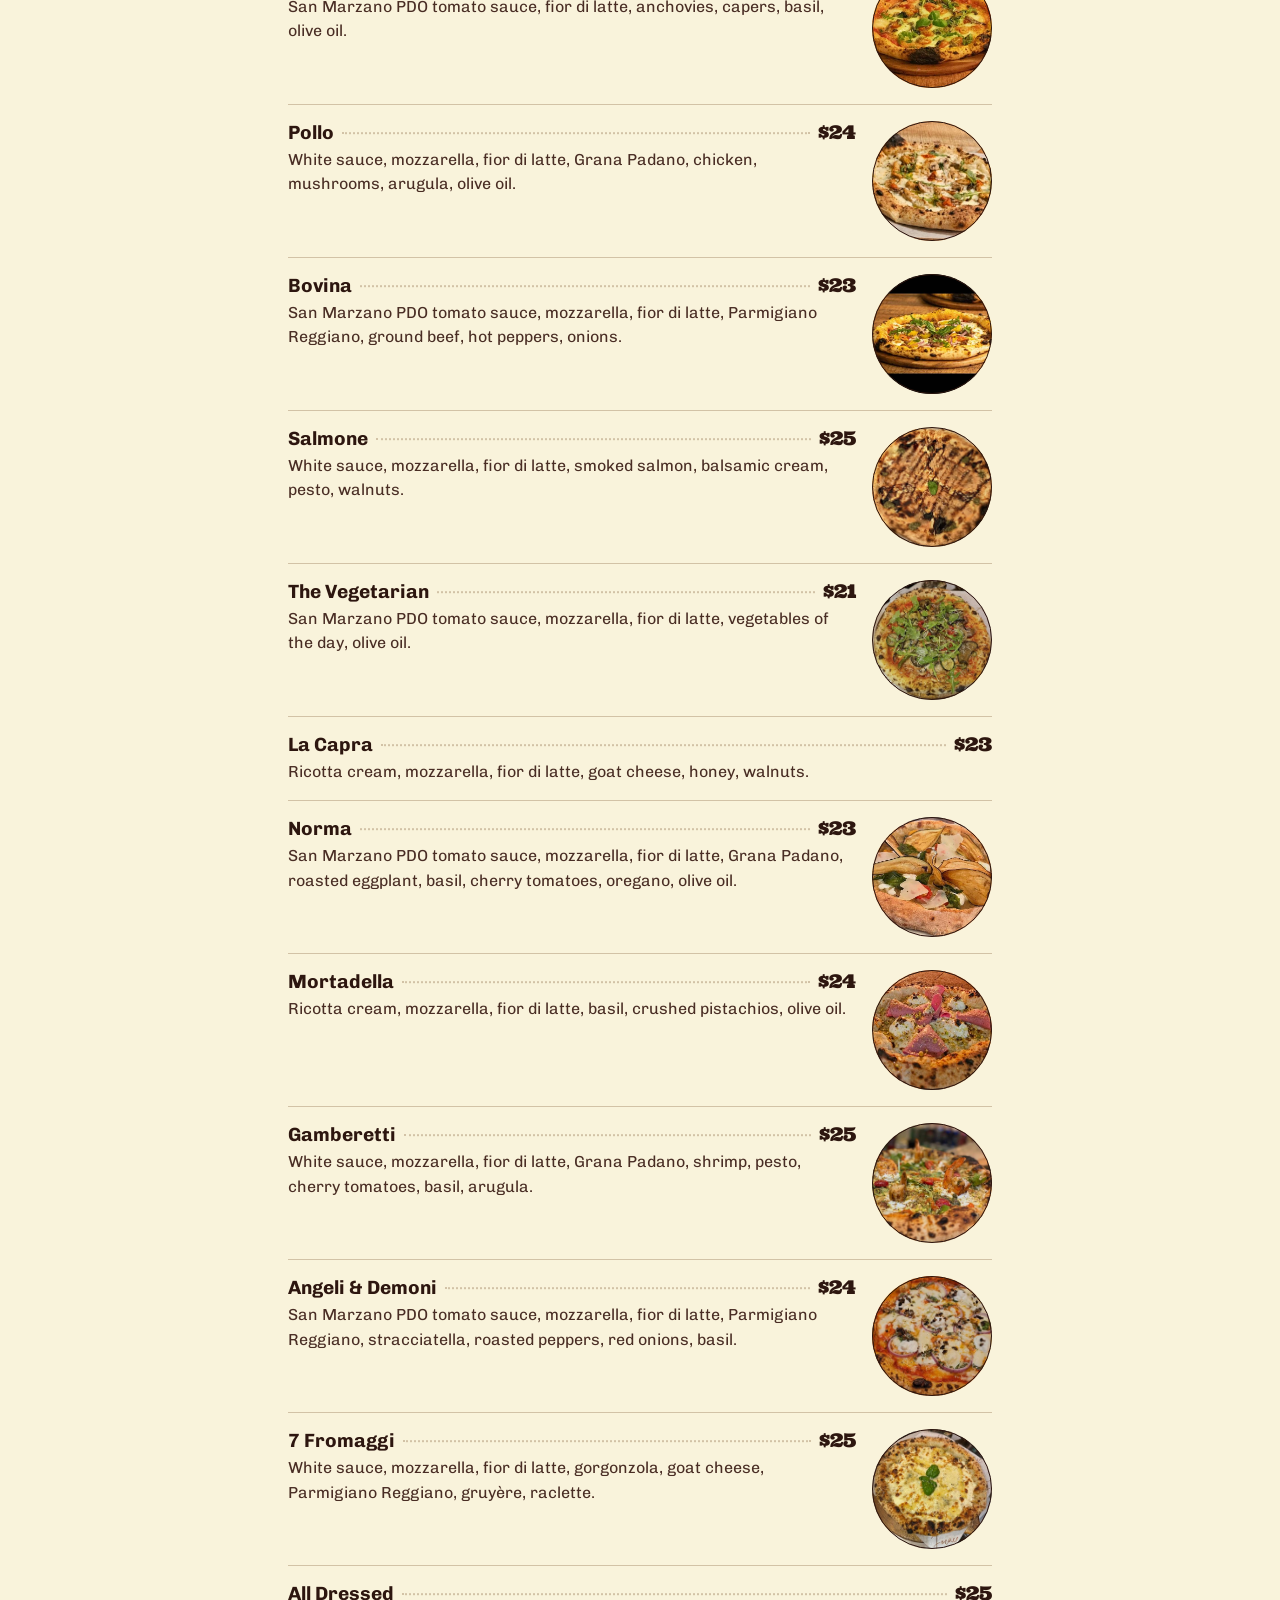
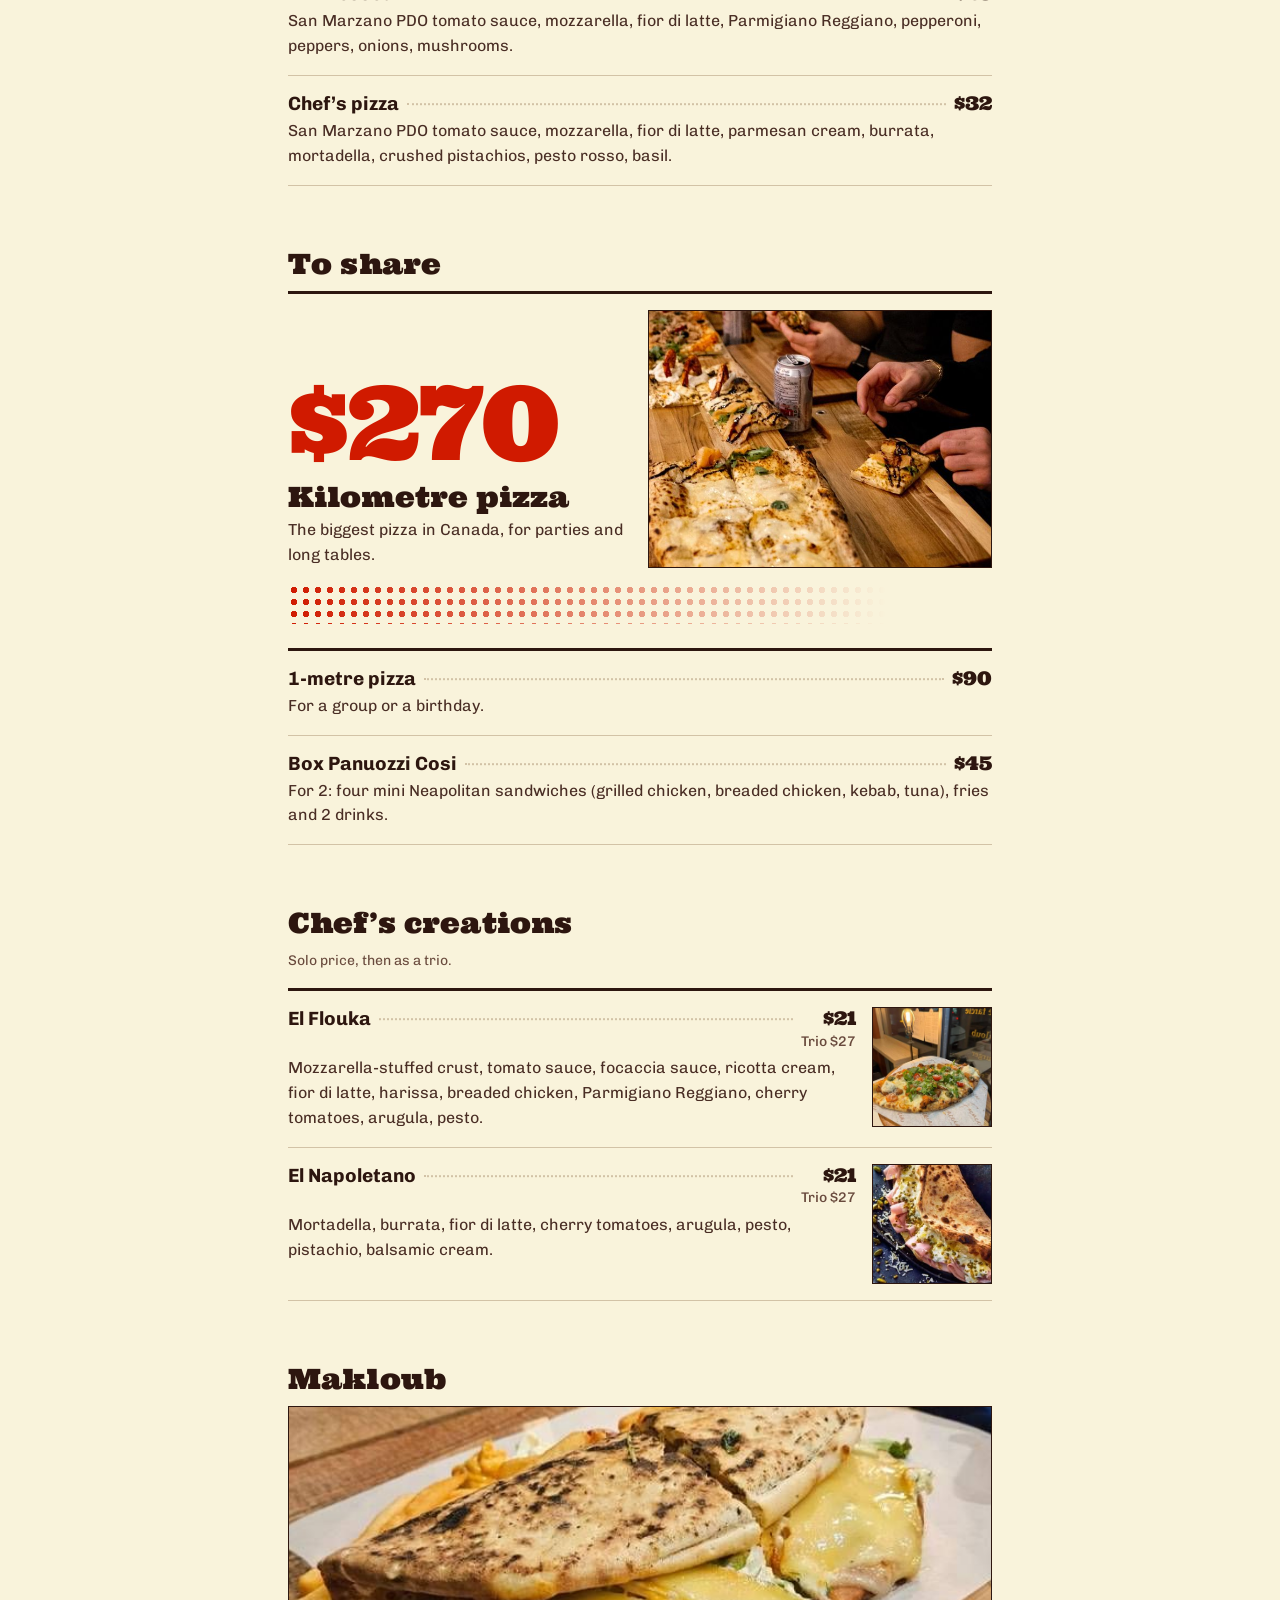
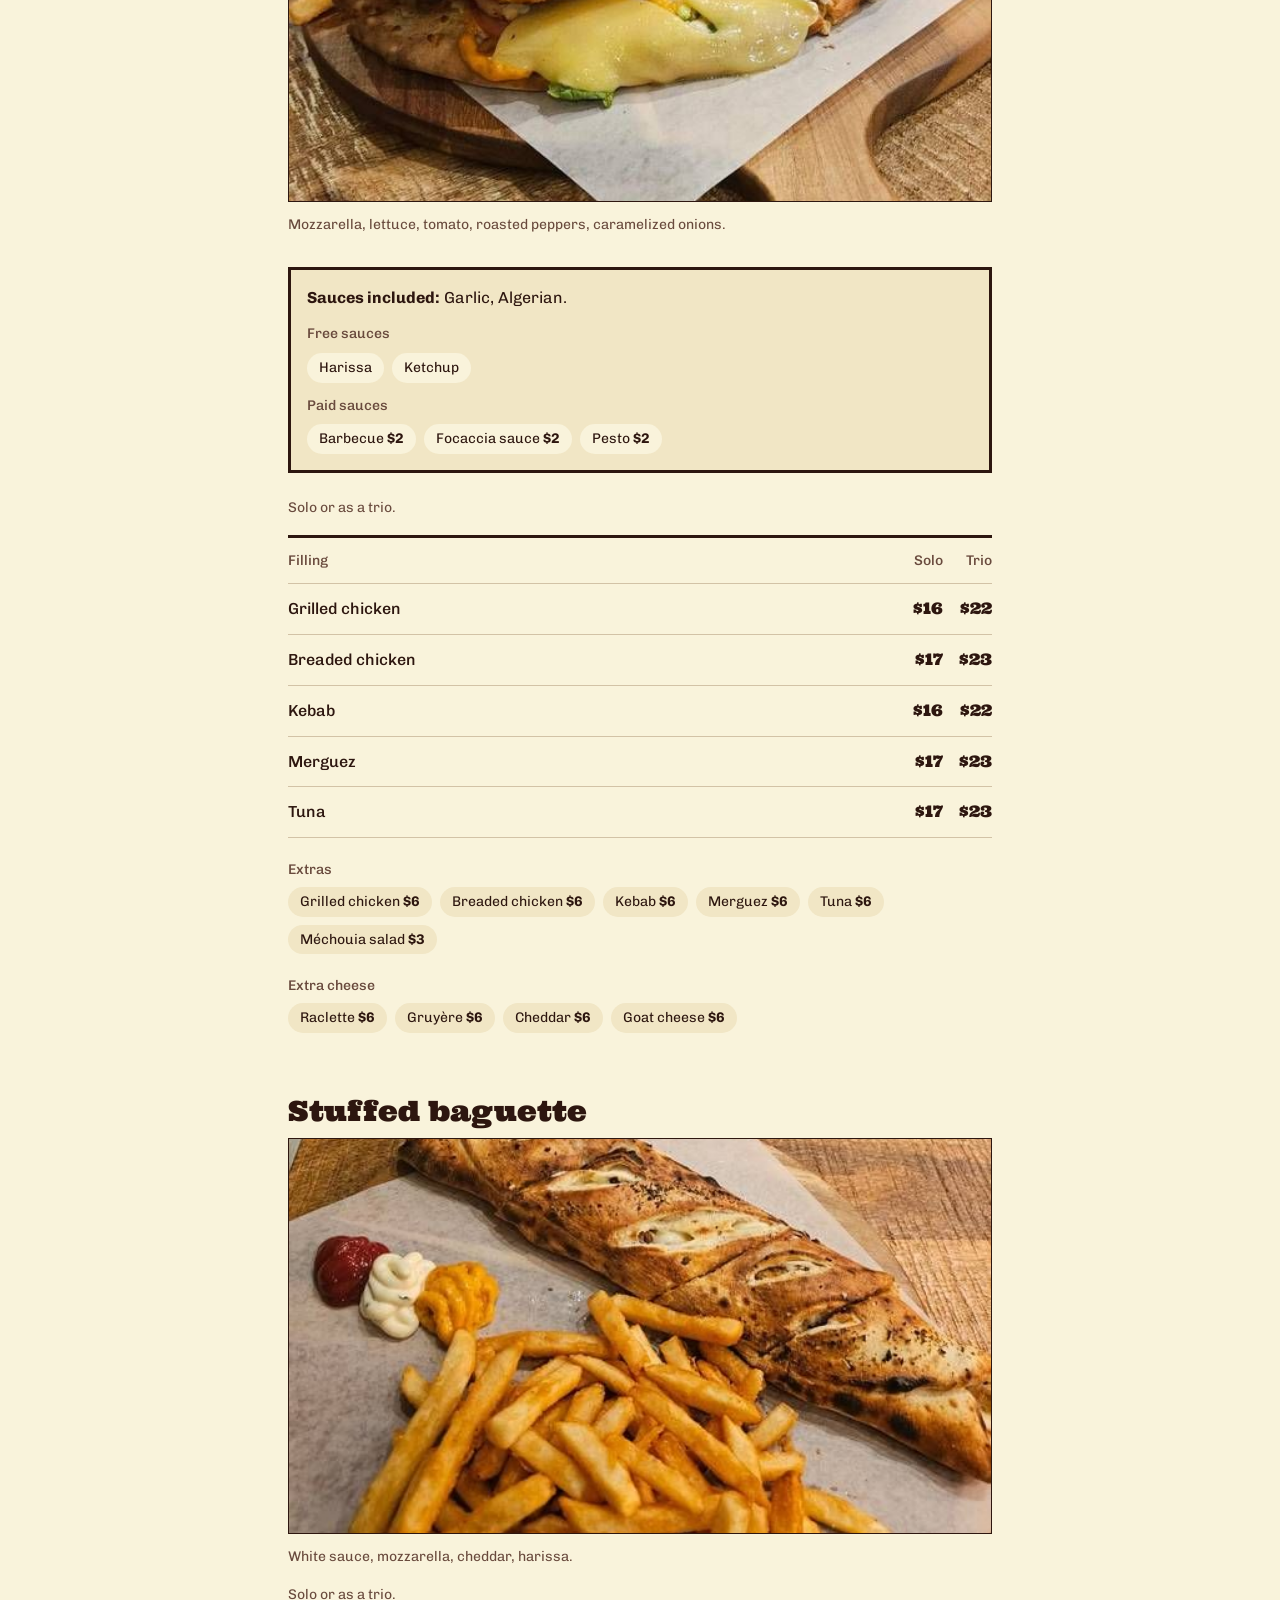
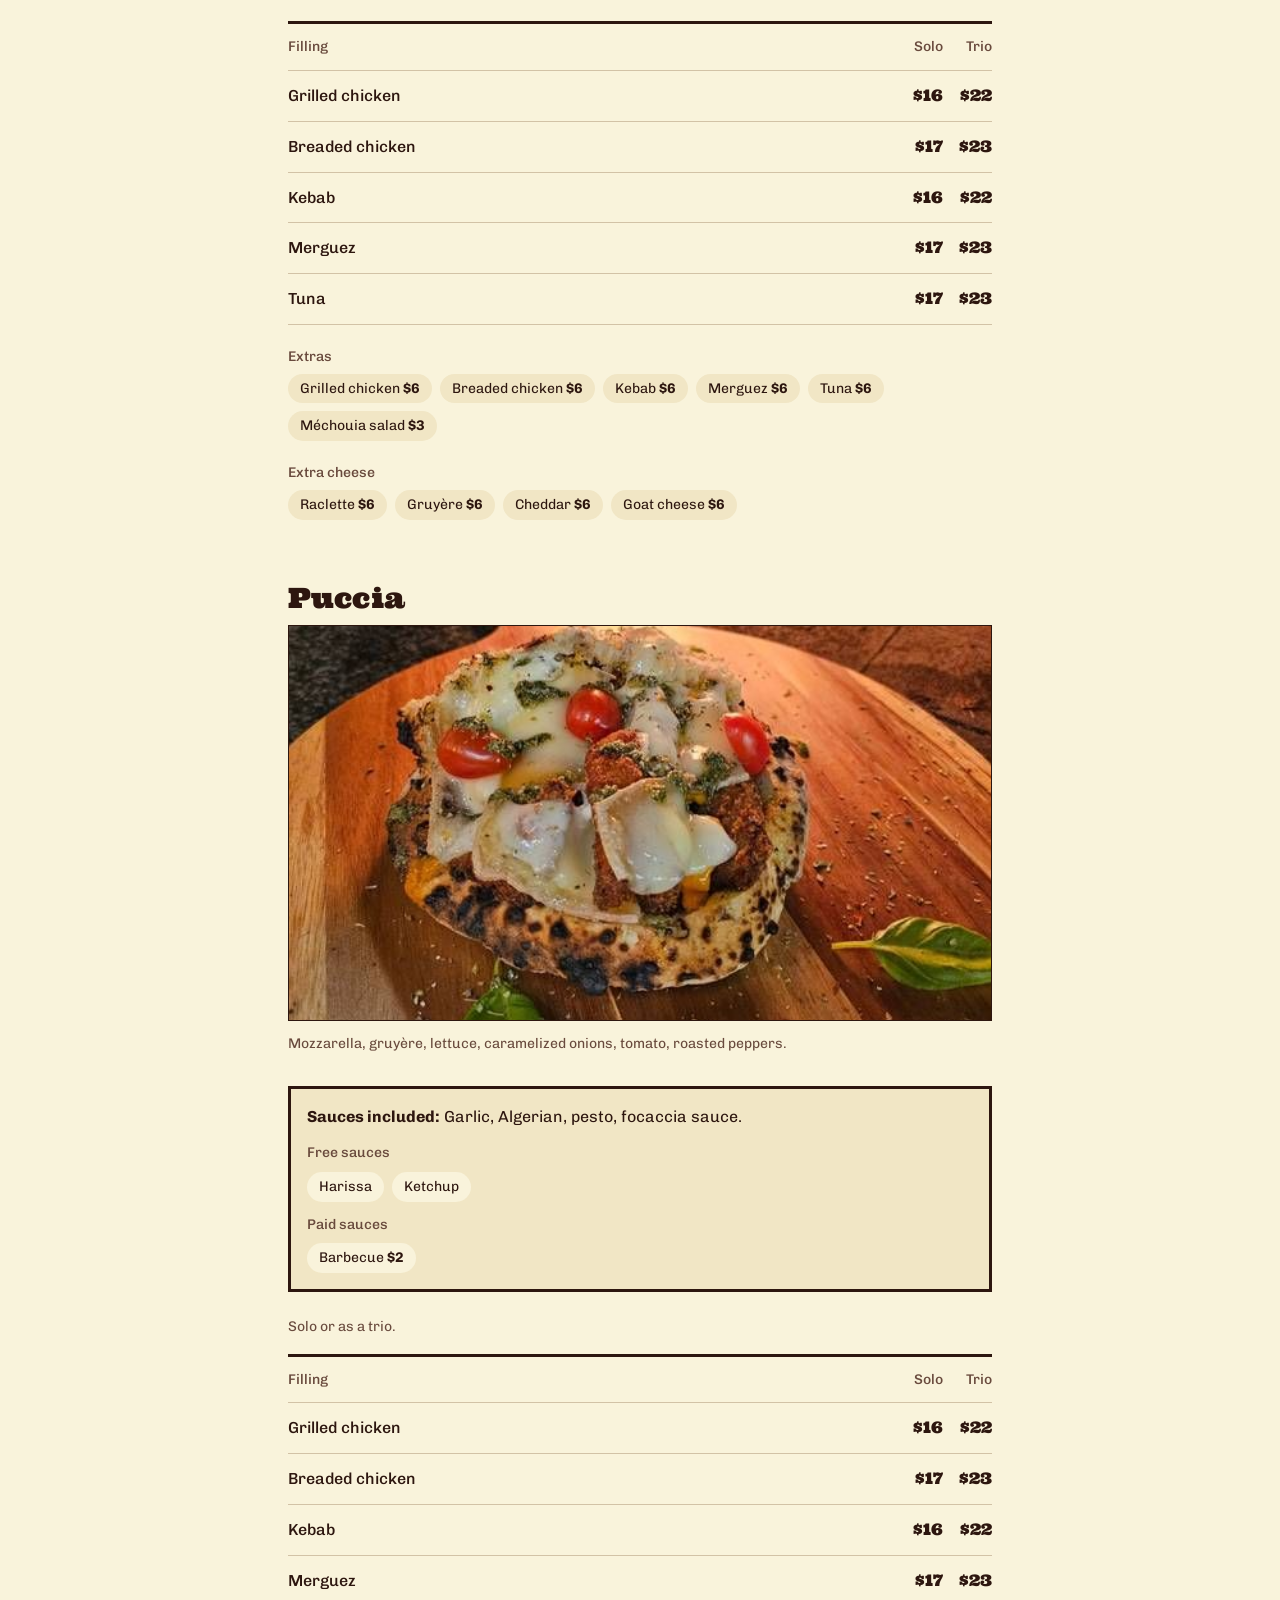
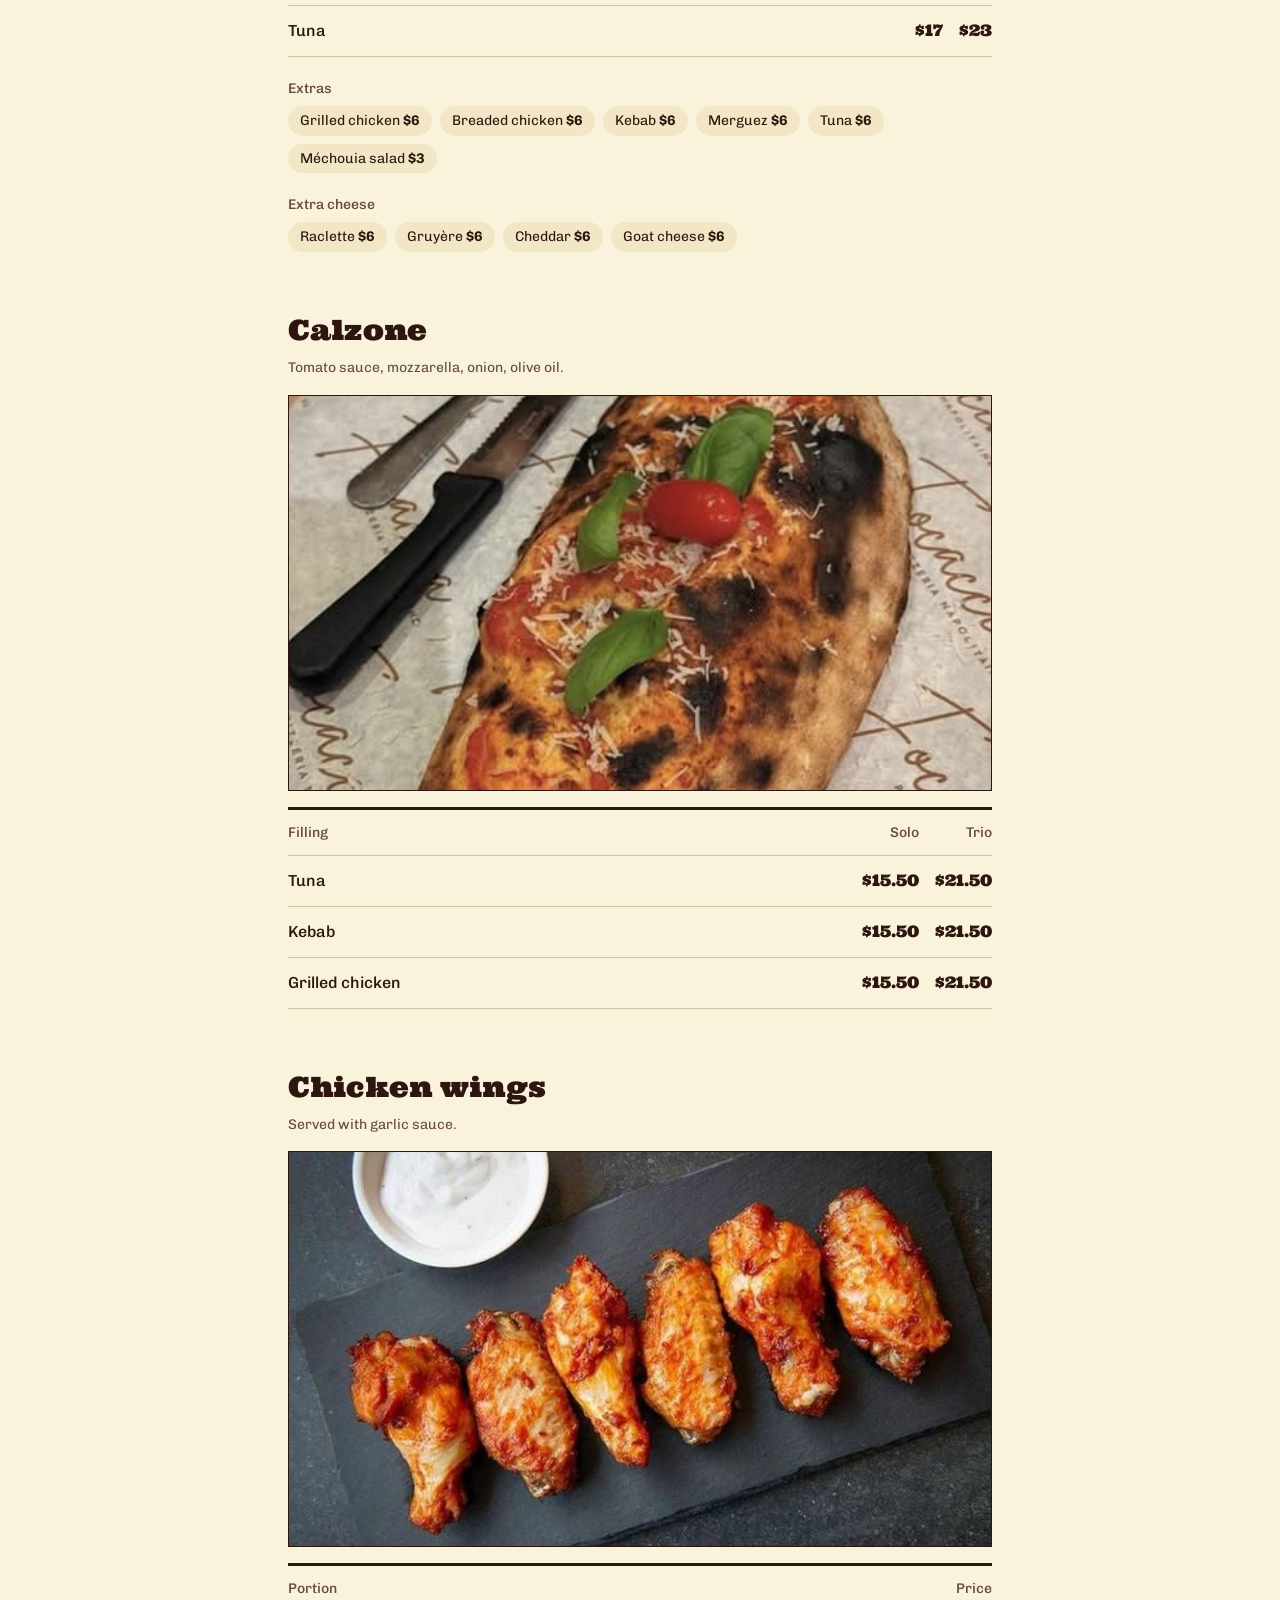
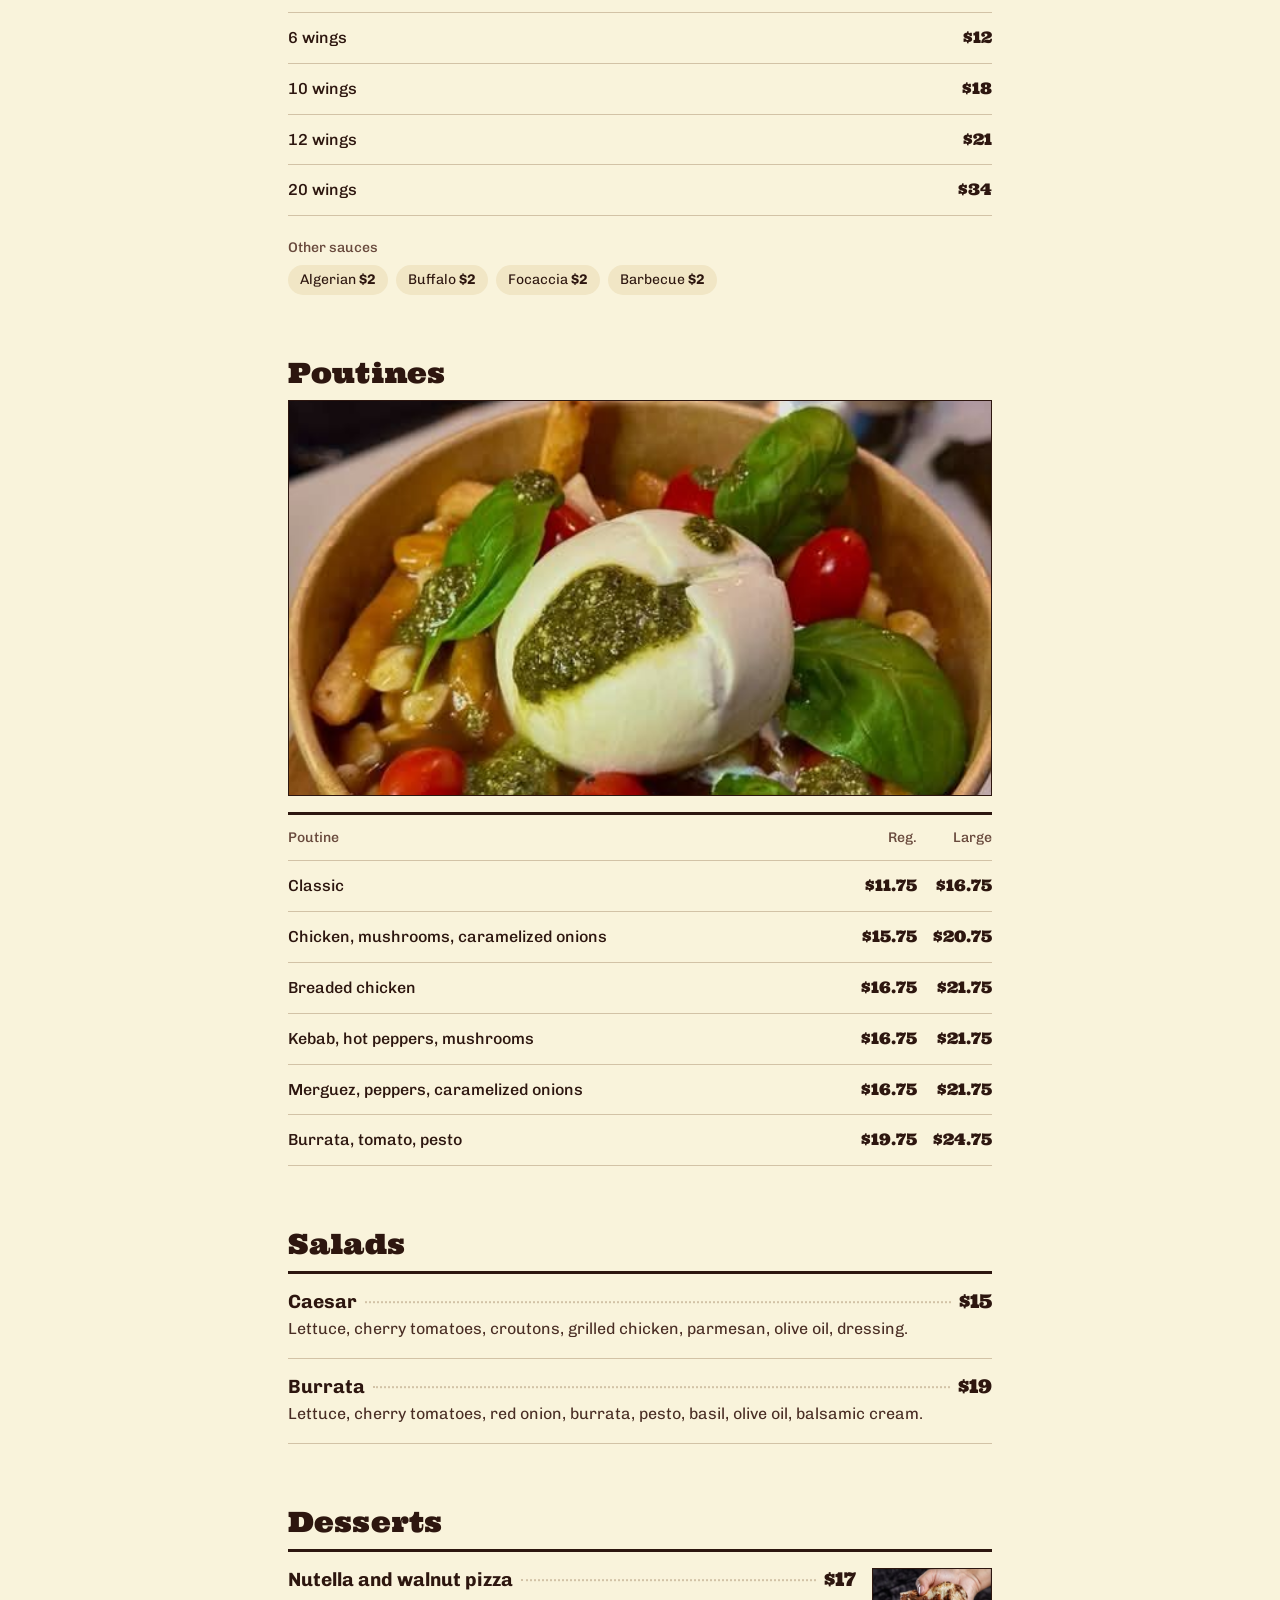
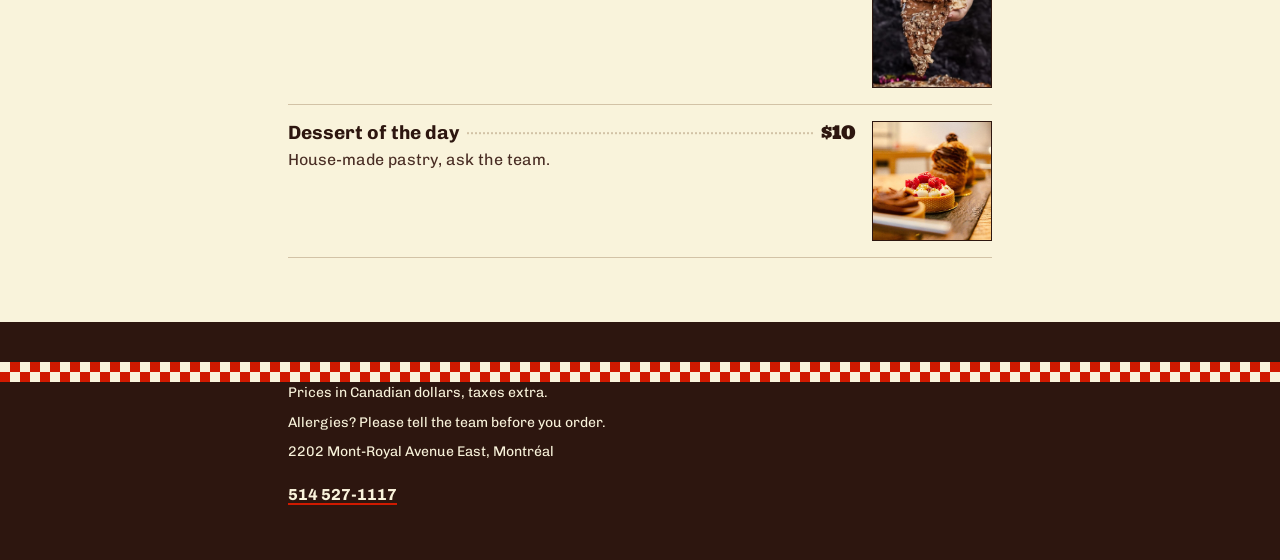
==== commit 7539d256: "Baguette farcie : sauce blanche et harissa dans la description Co-Authored-By: Claude Opus 5.5 <nore" ====
--- a/docs/en.html
+++ b/docs/en.html
@@ -23,7 +23,7 @@
 <nav class="container cat-grid-wrap" aria-label="Go to a category"><ul class="cat-grid"><li><a href="#pizzas"><img class="cat-photo" src="img/pizzas-margherita.jpg" alt="" width="550" height="544" decoding="async"><span>Pizzas</span></a></li><li><a href="#partager"><img class="cat-photo" src="img/photos-plats-pizza-kilometre.jpg" alt="" width="640" height="800" decoding="async"><span>To share</span></a></li><li><a href="#chef"><img class="cat-photo" src="img/el-flouka-el-flouka.jpg" alt="" width="550" height="733" decoding="async"><span>Chef’s creations</span></a></li><li><a href="#makloub"><img class="cat-photo" src="img/sandwichs-makloub-poulet-grille.jpg" alt="" width="640" height="440" decoding="async"><span>Makloub</span></a></li><li><a href="#baguette"><img class="cat-photo" src="img/sandwichs-baguette-farcie-poulet-grille.jpg" alt="" width="564" height="440" decoding="async"><span>Stuffed baguette</span></a></li><li><a href="#puccia"><img class="cat-photo" src="img/sandwichs-sandwich-puccia-poulet-grille.jpg" alt="" width="550" height="541" decoding="async"><span>Puccia</span></a></li><li><a href="#calzone"><img class="cat-photo" src="img/calzone-calzone-au-thon.jpg" alt="" width="550" height="574" decoding="async"><span>Calzone</span></a></li><li><a href="#ailes"><img class="cat-photo" src="img/ailes-de-poulet-6-ailes-de-poulet.jpg" alt="" width="733" height="440" decoding="async"><span>Chicken wings</span></a></li><li><a href="#poutines"><img class="cat-photo" src="img/poutines-poutine-burrata-tomate-et-sauce-pesto.jpg" alt="" width="550" height="689" decoding="async"><span>Poutines</span></a></li><li><a href="#salades"><img class="cat-photo" src="img/photos-plats-salade-burrata-bol.jpg" alt="" width="800" height="800" decoding="async"><span>Salads</span></a></li><li><a href="#desserts"><img class="cat-photo" src="img/pizzas-pizza-nutella-et-noix.jpg" alt="" width="550" height="639" decoding="async"><span>Desserts</span></a></li></ul></nav>
 <nav class="tabs" aria-label="Menu categories"><ul class="container"><li><a href="#pizzas">Pizzas</a></li><li><a href="#partager">To share</a></li><li><a href="#chef">Chef’s creations</a></li><li><a href="#makloub">Makloub</a></li><li><a href="#baguette">Stuffed baguette</a></li><li><a href="#puccia">Puccia</a></li><li><a href="#calzone">Calzone</a></li><li><a href="#ailes">Chicken wings</a></li><li><a href="#poutines">Poutines</a></li><li><a href="#salades">Salads</a></li><li><a href="#desserts">Desserts</a></li></ul></nav>
 <main class="container">
-<section id="pizzas" class="round" aria-labelledby="h-pizzas"><h2 id="h-pizzas">Pizzas</h2><p class="note">Dough rested over 24 hours, baked in a wood-fired oven.</p><ul class="rows"><li class="row has-photo"><div class="row-text"><div class="row-head"><h3>Margherita</h3><span class="leader" aria-hidden="true"></span><div class="prices"><span class="price">$18</span></div></div><p class="desc">San Marzano PDO tomato sauce, mozzarella, fior di latte, Grana Padano, basil, oregano, olive oil.</p><p class="extra">Add burrata for $8 more</p></div><img class="photo" src="img/pizzas-margherita.jpg" alt="" width="550" height="544" loading="lazy" decoding="async"></li><li class="row has-photo"><div class="row-text"><div class="row-head"><h3>Tonno</h3><span class="leader" aria-hidden="true"></span><div class="prices"><span class="price">$22</span></div></div><p class="desc">San Marzano PDO tomato sauce, mozzarella, fior di latte, whole tuna, cherry tomatoes, olives, arugula, olive oil.</p></div><img class="photo" src="img/pizzas-tonno.jpg" alt="" width="373" height="800" loading="lazy" decoding="async"></li><li class="row has-photo"><div class="row-text"><div class="row-head"><h3>Pepperoni</h3><span class="leader" aria-hidden="true"></span><div class="prices"><span class="price">$22</span></div></div><p class="desc">San Marzano PDO tomato sauce, mozzarella, fior di latte, pepperoni, Parmigiano Reggiano, arugula, olive oil.</p></div><img class="photo" src="img/pizzas-pepperoni.jpg" alt="" width="550" height="689" loading="lazy" decoding="async"></li><li class="row has-photo"><div class="row-text"><div class="row-head"><h3>Burrattina</h3><span class="leader" aria-hidden="true"></span><div class="prices"><span class="price">$28</span></div></div><p class="desc">San Marzano PDO tomato sauce, mozzarella, fior di latte, Parmigiano Reggiano, burrata, pesto, basil, arugula, cherry tomatoes, olive oil.</p></div><img class="photo" src="img/pizzas-burrattina.jpg" alt="" width="533" height="800" loading="lazy" decoding="async"></li><li class="row has-photo"><div class="row-text"><div class="row-head"><h3>Siciliana</h3><span class="leader" aria-hidden="true"></span><div class="prices"><span class="price">$21</span></div></div><p class="desc">San Marzano PDO tomato sauce, fior di latte, anchovies, capers, basil, olive oil.</p></div><img class="photo" src="img/pizzas-napoli.jpg" alt="" width="660" height="440" loading="lazy" decoding="async"></li><li class="row has-photo"><div class="row-text"><div class="row-head"><h3>Pollo</h3><span class="leader" aria-hidden="true"></span><div class="prices"><span class="price">$24</span></div></div><p class="desc">White sauce, mozzarella, fior di latte, Grana Padano, chicken, mushrooms, arugula, olive oil.</p></div><img class="photo" src="img/pizzas-pollo.jpg" alt="" width="798" height="400" loading="lazy" decoding="async"></li><li class="row has-photo"><div class="row-text"><div class="row-head"><h3>Bovina</h3><span class="leader" aria-hidden="true"></span><div class="prices"><span class="price">$23</span></div></div><p class="desc">San Marzano PDO tomato sauce, mozzarella, fior di latte, Parmigiano Reggiano, ground beef, hot peppers, onions.</p></div><img class="photo" src="img/pizzas-bovina.jpg" alt="" width="373" height="800" loading="lazy" decoding="async"></li><li class="row has-photo"><div class="row-text"><div class="row-head"><h3>Salmone</h3><span class="leader" aria-hidden="true"></span><div class="prices"><span class="price">$25</span></div></div><p class="desc">White sauce, mozzarella, fior di latte, smoked salmon, balsamic cream, pesto, walnuts.</p></div><img class="photo" src="img/pizzas-salmone.jpg" alt="" width="550" height="488" loading="lazy" decoding="async"></li><li class="row has-photo"><div class="row-text"><div class="row-head"><h3>The Vegetarian</h3><span class="leader" aria-hidden="true"></span><div class="prices"><span class="price">$21</span></div></div><p class="desc">San Marzano PDO tomato sauce, mozzarella, fior di latte, vegetables of the day, olive oil.</p></div><img class="photo" src="img/pizzas-la-vegetarienne.jpg" alt="" width="550" height="584" loading="lazy" decoding="async"></li><li class="row"><div class="row-text"><div class="row-head"><h3>La Capra</h3><span class="leader" aria-hidden="true"></span><div class="prices"><span class="price">$23</span></div></div><p class="desc">Ricotta cream, mozzarella, fior di latte, goat cheese, honey, walnuts.</p></div></li><li class="row has-photo"><div class="row-text"><div class="row-head"><h3>Norma</h3><span class="leader" aria-hidden="true"></span><div class="prices"><span class="price">$23</span></div></div><p class="desc">San Marzano PDO tomato sauce, mozzarella, fior di latte, Grana Padano, roasted eggplant, basil, cherry tomatoes, oregano, olive oil.</p></div><img class="photo" src="img/pizzas-norma.jpg" alt="" width="550" height="465" loading="lazy" decoding="async"></li><li class="row has-photo"><div class="row-text"><div class="row-head"><h3>Mortadella</h3><span class="leader" aria-hidden="true"></span><div class="prices"><span class="price">$24</span></div></div><p class="desc">Ricotta cream, mozzarella, fior di latte, basil, crushed pistachios, olive oil.</p></div><img class="photo" src="img/pizzas-mortadella.jpg" alt="" width="573" height="440" loading="lazy" decoding="async"></li><li class="row has-photo"><div class="row-text"><div class="row-head"><h3>Gamberetti</h3><span class="leader" aria-hidden="true"></span><div class="prices"><span class="price">$25</span></div></div><p class="desc">White sauce, mozzarella, fior di latte, Grana Padano, shrimp, pesto, cherry tomatoes, basil, arugula.</p></div><img class="photo" src="img/pizzas-gamberetti.jpg" alt="" width="550" height="550" loading="lazy" decoding="async"></li><li class="row has-photo"><div class="row-text"><div class="row-head"><h3>Angeli &amp; Demoni</h3><span class="leader" aria-hidden="true"></span><div class="prices"><span class="price">$24</span></div></div><p class="desc">San Marzano PDO tomato sauce, mozzarella, fior di latte, Parmigiano Reggiano, stracciatella, roasted peppers, red onions, basil.</p></div><img class="photo" src="img/pizzas-angeli-demoni.jpg" alt="" width="506" height="800" loading="lazy" decoding="async"></li><li class="row has-photo"><div class="row-text"><div class="row-head"><h3>7 Fromaggi</h3><span class="leader" aria-hidden="true"></span><div class="prices"><span class="price">$25</span></div></div><p class="desc">White sauce, mozzarella, fior di latte, gorgonzola, goat cheese, Parmigiano Reggiano, gruyère, raclette.</p></div><img class="photo" src="img/pizzas-7-fromaggi.jpg" alt="" width="550" height="733" loading="lazy" decoding="async"></li><li class="row"><div class="row-text"><div class="row-head"><h3>All Dressed</h3><span class="leader" aria-hidden="true"></span><div class="prices"><span class="price">$25</span></div></div><p class="desc">San Marzano PDO tomato sauce, mozzarella, fior di latte, Parmigiano Reggiano, pepperoni, peppers, onions, mushrooms.</p></div></li><li class="row"><div class="row-text"><div class="row-head"><h3>Chef’s pizza</h3><span class="leader" aria-hidden="true"></span><div class="prices"><span class="price">$32</span></div></div><p class="desc">San Marzano PDO tomato sauce, mozzarella, fior di latte, parmesan cream, burrata, mortadella, crushed pistachios, pesto rosso, basil.</p></div></li></ul></section><section id="partager" aria-labelledby="h-partager"><h2 id="h-partager">To share</h2><div class="poster"><div class="poster-text"><p class="poster-figure num">$270</p><h3 class="poster-name">Kilometre pizza</h3><p class="desc">The biggest pizza in Canada, for parties and long tables.</p></div><div class="screen" aria-hidden="true"></div><img class="photo" src="img/photos-plats-pizza-kilometre.jpg" alt="" width="640" height="800" loading="lazy" decoding="async"></div><ul class="rows"><li class="row"><div class="row-text"><div class="row-head"><h3>1-metre pizza</h3><span class="leader" aria-hidden="true"></span><div class="prices"><span class="price">$90</span></div></div><p class="desc">For a group or a birthday.</p></div></li><li class="row"><div class="row-text"><div class="row-head"><h3>Box Panuozzi Cosi</h3><span class="leader" aria-hidden="true"></span><div class="prices"><span class="price">$45</span></div></div><p class="desc">For 2: four mini Neapolitan sandwiches (grilled chicken, breaded chicken, kebab, tuna), fries and 2 drinks.</p></div></li></ul></section><section id="chef" aria-labelledby="h-chef"><h2 id="h-chef">Chef’s creations</h2><p class="note">Solo price, then as a trio.</p><ul class="rows"><li class="row has-photo"><div class="row-text"><div class="row-head"><h3>El Flouka</h3><span class="leader" aria-hidden="true"></span><div class="prices"><span class="price"><span class="visually-hidden">Solo </span>$21</span><span class="price-alt">Trio $27</span></div></div><p class="desc">Mozzarella-stuffed crust, tomato sauce, focaccia sauce, ricotta cream, fior di latte, harissa, breaded chicken, Parmigiano Reggiano, cherry tomatoes, arugula, pesto.</p></div><img class="photo" src="img/el-flouka-el-flouka.jpg" alt="" width="550" height="733" loading="lazy" decoding="async"></li><li class="row has-photo"><div class="row-text"><div class="row-head"><h3>El Napoletano</h3><span class="leader" aria-hidden="true"></span><div class="prices"><span class="price"><span class="visually-hidden">Solo </span>$21</span><span class="price-alt">Trio $27</span></div></div><p class="desc">Mortadella, burrata, fior di latte, cherry tomatoes, arugula, pesto, pistachio, balsamic cream.</p></div><img class="photo" src="img/el-flouka-el-napoletano.jpg" alt="" width="337" height="600" loading="lazy" decoding="async"></li></ul></section><section id="makloub" aria-labelledby="h-makloub"><h2 id="h-makloub">Makloub</h2><img class="photo photo-wide" src="img/sandwichs-makloub-poulet-grille.jpg" alt="" width="640" height="440" loading="lazy" decoding="async"><p class="note">Mozzarella, lettuce, tomato, roasted peppers, caramelized onions.</p><div class="sauce-box"><p class="sauces"><strong>Sauces included:</strong> Garlic, Algerian.</p><p class="sauces-add">Free sauces</p><ul class="chips"><li>Harissa</li><li>Ketchup</li></ul><p class="sauces-add">Paid sauces</p><ul class="chips"><li>Barbecue <span class="num">$2</span></li><li>Focaccia sauce <span class="num">$2</span></li><li>Pesto <span class="num">$2</span></li></ul></div><p class="note">Solo or as a trio.</p><table class="prices-table"><thead><tr><th scope="col">Filling</th><th scope="col" class="num">Solo</th><th scope="col" class="num">Trio</th></tr></thead><tbody><tr><th scope="row">Grilled chicken</th><td class="num">$16</td><td class="num">$22</td></tr><tr><th scope="row">Breaded chicken</th><td class="num">$17</td><td class="num">$23</td></tr><tr><th scope="row">Kebab</th><td class="num">$16</td><td class="num">$22</td></tr><tr><th scope="row">Merguez</th><td class="num">$17</td><td class="num">$23</td></tr><tr><th scope="row">Tuna</th><td class="num">$17</td><td class="num">$23</td></tr></tbody></table><div class="extras"><h3>Extras</h3><ul class="chips"><li>Grilled chicken <span class="num">$6</span></li><li>Breaded chicken <span class="num">$6</span></li><li>Kebab <span class="num">$6</span></li><li>Merguez <span class="num">$6</span></li><li>Tuna <span class="num">$6</span></li><li>Méchouia salad <span class="num">$3</span></li></ul></div><div class="extras"><h3>Extra cheese</h3><ul class="chips"><li>Raclette <span class="num">$6</span></li><li>Gruyère <span class="num">$6</span></li><li>Cheddar <span class="num">$6</span></li><li>Goat cheese <span class="num">$6</span></li></ul></div></section><section id="baguette" aria-labelledby="h-baguette"><h2 id="h-baguette">Stuffed baguette</h2><img class="photo photo-wide" src="img/sandwichs-baguette-farcie-poulet-grille.jpg" alt="" width="564" height="440" loading="lazy" decoding="async"><p class="note">Mozzarella, cheddar.</p><p class="note">Solo or as a trio.</p><table class="prices-table"><thead><tr><th scope="col">Filling</th><th scope="col" class="num">Solo</th><th scope="col" class="num">Trio</th></tr></thead><tbody><tr><th scope="row">Grilled chicken</th><td class="num">$16</td><td class="num">$22</td></tr><tr><th scope="row">Breaded chicken</th><td class="num">$17</td><td class="num">$23</td></tr><tr><th scope="row">Kebab</th><td class="num">$16</td><td class="num">$22</td></tr><tr><th scope="row">Merguez</th><td class="num">$17</td><td class="num">$23</td></tr><tr><th scope="row">Tuna</th><td class="num">$17</td><td class="num">$23</td></tr></tbody></table><div class="extras"><h3>Extras</h3><ul class="chips"><li>Grilled chicken <span class="num">$6</span></li><li>Breaded chicken <span class="num">$6</span></li><li>Kebab <span class="num">$6</span></li><li>Merguez <span class="num">$6</span></li><li>Tuna <span class="num">$6</span></li><li>Méchouia salad <span class="num">$3</span></li></ul></div><div class="extras"><h3>Extra cheese</h3><ul class="chips"><li>Raclette <span class="num">$6</span></li><li>Gruyère <span class="num">$6</span></li><li>Cheddar <span class="num">$6</span></li><li>Goat cheese <span class="num">$6</span></li></ul></div></section><section id="puccia" aria-labelledby="h-puccia"><h2 id="h-puccia">Puccia</h2><img class="photo photo-wide" src="img/sandwichs-sandwich-puccia-poulet-grille.jpg" alt="" width="550" height="541" loading="lazy" decoding="async"><p class="note">Mozzarella, gruyère, lettuce, caramelized onions, tomato, roasted peppers.</p><div class="sauce-box"><p class="sauces"><strong>Sauces included:</strong> Garlic, Algerian, pesto, focaccia sauce.</p><p class="sauces-add">Free sauces</p><ul class="chips"><li>Harissa</li><li>Ketchup</li></ul><p class="sauces-add">Paid sauces</p><ul class="chips"><li>Barbecue <span class="num">$2</span></li></ul></div><p class="note">Solo or as a trio.</p><table class="prices-table"><thead><tr><th scope="col">Filling</th><th scope="col" class="num">Solo</th><th scope="col" class="num">Trio</th></tr></thead><tbody><tr><th scope="row">Grilled chicken</th><td class="num">$16</td><td class="num">$22</td></tr><tr><th scope="row">Breaded chicken</th><td class="num">$17</td><td class="num">$23</td></tr><tr><th scope="row">Kebab</th><td class="num">$16</td><td class="num">$22</td></tr><tr><th scope="row">Merguez</th><td class="num">$17</td><td class="num">$23</td></tr><tr><th scope="row">Tuna</th><td class="num">$17</td><td class="num">$23</td></tr></tbody></table><div class="extras"><h3>Extras</h3><ul class="chips"><li>Grilled chicken <span class="num">$6</span></li><li>Breaded chicken <span class="num">$6</span></li><li>Kebab <span class="num">$6</span></li><li>Merguez <span class="num">$6</span></li><li>Tuna <span class="num">$6</span></li><li>Méchouia salad <span class="num">$3</span></li></ul></div><div class="extras"><h3>Extra cheese</h3><ul class="chips"><li>Raclette <span class="num">$6</span></li><li>Gruyère <span class="num">$6</span></li><li>Cheddar <span class="num">$6</span></li><li>Goat cheese <span class="num">$6</span></li></ul></div></section><section id="calzone" aria-labelledby="h-calzone"><h2 id="h-calzone">Calzone</h2><p class="note">Tomato sauce, mozzarella, onion, olive oil.</p><img class="photo photo-wide" src="img/calzone-calzone-au-thon.jpg" alt="" width="550" height="574" loading="lazy" decoding="async"><table class="prices-table"><thead><tr><th scope="col">Filling</th><th scope="col" class="num">Solo</th><th scope="col" class="num">Trio</th></tr></thead><tbody><tr><th scope="row">Tuna</th><td class="num">$15.50</td><td class="num">$21.50</td></tr><tr><th scope="row">Kebab</th><td class="num">$15.50</td><td class="num">$21.50</td></tr><tr><th scope="row">Grilled chicken</th><td class="num">$15.50</td><td class="num">$21.50</td></tr></tbody></table></section><section id="ailes" aria-labelledby="h-ailes"><h2 id="h-ailes">Chicken wings</h2><p class="note">Served with garlic sauce.</p><img class="photo photo-wide" src="img/ailes-de-poulet-6-ailes-de-poulet.jpg" alt="" width="733" height="440" loading="lazy" decoding="async"><table class="prices-table"><thead><tr><th scope="col">Portion</th><th scope="col" class="num">Price</th></tr></thead><tbody><tr><th scope="row">6 wings</th><td class="num">$12</td></tr><tr><th scope="row">10 wings</th><td class="num">$18</td></tr><tr><th scope="row">12 wings</th><td class="num">$21</td></tr><tr><th scope="row">20 wings</th><td class="num">$34</td></tr></tbody></table><div class="extras"><h3>Other sauces</h3><ul class="chips"><li>Algerian <span class="num">$2</span></li><li>Buffalo <span class="num">$2</span></li><li>Focaccia <span class="num">$2</span></li><li>Barbecue <span class="num">$2</span></li></ul></div></section><section id="poutines" aria-labelledby="h-poutines"><h2 id="h-poutines">Poutines</h2><img class="photo photo-wide" src="img/poutines-poutine-burrata-tomate-et-sauce-pesto.jpg" alt="" width="550" height="689" loading="lazy" decoding="async"><table class="prices-table"><thead><tr><th scope="col">Poutine</th><th scope="col" class="num">Reg.</th><th scope="col" class="num">Large</th></tr></thead><tbody><tr><th scope="row">Classic</th><td class="num">$11.75</td><td class="num">$16.75</td></tr><tr><th scope="row">Chicken, mushrooms, caramelized onions</th><td class="num">$15.75</td><td class="num">$20.75</td></tr><tr><th scope="row">Breaded chicken</th><td class="num">$16.75</td><td class="num">$21.75</td></tr><tr><th scope="row">Kebab, hot peppers, mushrooms</th><td class="num">$16.75</td><td class="num">$21.75</td></tr><tr><th scope="row">Merguez, peppers, caramelized onions</th><td class="num">$16.75</td><td class="num">$21.75</td></tr><tr><th scope="row">Burrata, tomato, pesto</th><td class="num">$19.75</td><td class="num">$24.75</td></tr></tbody></table></section><section id="salades" aria-labelledby="h-salades"><h2 id="h-salades">Salads</h2><ul class="rows"><li class="row"><div class="row-text"><div class="row-head"><h3>Caesar</h3><span class="leader" aria-hidden="true"></span><div class="prices"><span class="price">$15</span></div></div><p class="desc">Lettuce, cherry tomatoes, croutons, grilled chicken, parmesan, olive oil, dressing.</p></div></li><li class="row"><div class="row-text"><div class="row-head"><h3>Burrata</h3><span class="leader" aria-hidden="true"></span><div class="prices"><span class="price">$19</span></div></div><p class="desc">Lettuce, cherry tomatoes, red onion, burrata, pesto, basil, olive oil, balsamic cream.</p></div></li></ul></section><section id="desserts" aria-labelledby="h-desserts"><h2 id="h-desserts">Desserts</h2><ul class="rows"><li class="row has-photo"><div class="row-text"><div class="row-head"><h3>Nutella and walnut pizza</h3><span class="leader" aria-hidden="true"></span><div class="prices"><span class="price">$17</span></div></div></div><img class="photo" src="img/pizzas-pizza-nutella-et-noix.jpg" alt="" width="550" height="639" loading="lazy" decoding="async"></li><li class="row has-photo"><div class="row-text"><div class="row-head"><h3>Dessert of the day</h3><span class="leader" aria-hidden="true"></span><div class="prices"><span class="price">$10</span></div></div><p class="desc">House-made pastry, ask the team.</p></div><img class="photo" src="img/photos-plats-desserts-maison.jpg" alt="" width="800" height="798" loading="lazy" decoding="async"></li></ul></section>
+<section id="pizzas" class="round" aria-labelledby="h-pizzas"><h2 id="h-pizzas">Pizzas</h2><p class="note">Dough rested over 24 hours, baked in a wood-fired oven.</p><ul class="rows"><li class="row has-photo"><div class="row-text"><div class="row-head"><h3>Margherita</h3><span class="leader" aria-hidden="true"></span><div class="prices"><span class="price">$18</span></div></div><p class="desc">San Marzano PDO tomato sauce, mozzarella, fior di latte, Grana Padano, basil, oregano, olive oil.</p><p class="extra">Add burrata for $8 more</p></div><img class="photo" src="img/pizzas-margherita.jpg" alt="" width="550" height="544" loading="lazy" decoding="async"></li><li class="row has-photo"><div class="row-text"><div class="row-head"><h3>Tonno</h3><span class="leader" aria-hidden="true"></span><div class="prices"><span class="price">$22</span></div></div><p class="desc">San Marzano PDO tomato sauce, mozzarella, fior di latte, whole tuna, cherry tomatoes, olives, arugula, olive oil.</p></div><img class="photo" src="img/pizzas-tonno.jpg" alt="" width="373" height="800" loading="lazy" decoding="async"></li><li class="row has-photo"><div class="row-text"><div class="row-head"><h3>Pepperoni</h3><span class="leader" aria-hidden="true"></span><div class="prices"><span class="price">$22</span></div></div><p class="desc">San Marzano PDO tomato sauce, mozzarella, fior di latte, pepperoni, Parmigiano Reggiano, arugula, olive oil.</p></div><img class="photo" src="img/pizzas-pepperoni.jpg" alt="" width="550" height="689" loading="lazy" decoding="async"></li><li class="row has-photo"><div class="row-text"><div class="row-head"><h3>Burrattina</h3><span class="leader" aria-hidden="true"></span><div class="prices"><span class="price">$28</span></div></div><p class="desc">San Marzano PDO tomato sauce, mozzarella, fior di latte, Parmigiano Reggiano, burrata, pesto, basil, arugula, cherry tomatoes, olive oil.</p></div><img class="photo" src="img/pizzas-burrattina.jpg" alt="" width="533" height="800" loading="lazy" decoding="async"></li><li class="row has-photo"><div class="row-text"><div class="row-head"><h3>Siciliana</h3><span class="leader" aria-hidden="true"></span><div class="prices"><span class="price">$21</span></div></div><p class="desc">San Marzano PDO tomato sauce, fior di latte, anchovies, capers, basil, olive oil.</p></div><img class="photo" src="img/pizzas-napoli.jpg" alt="" width="660" height="440" loading="lazy" decoding="async"></li><li class="row has-photo"><div class="row-text"><div class="row-head"><h3>Pollo</h3><span class="leader" aria-hidden="true"></span><div class="prices"><span class="price">$24</span></div></div><p class="desc">White sauce, mozzarella, fior di latte, Grana Padano, chicken, mushrooms, arugula, olive oil.</p></div><img class="photo" src="img/pizzas-pollo.jpg" alt="" width="798" height="400" loading="lazy" decoding="async"></li><li class="row has-photo"><div class="row-text"><div class="row-head"><h3>Bovina</h3><span class="leader" aria-hidden="true"></span><div class="prices"><span class="price">$23</span></div></div><p class="desc">San Marzano PDO tomato sauce, mozzarella, fior di latte, Parmigiano Reggiano, ground beef, hot peppers, onions.</p></div><img class="photo" src="img/pizzas-bovina.jpg" alt="" width="373" height="800" loading="lazy" decoding="async"></li><li class="row has-photo"><div class="row-text"><div class="row-head"><h3>Salmone</h3><span class="leader" aria-hidden="true"></span><div class="prices"><span class="price">$25</span></div></div><p class="desc">White sauce, mozzarella, fior di latte, smoked salmon, balsamic cream, pesto, walnuts.</p></div><img class="photo" src="img/pizzas-salmone.jpg" alt="" width="550" height="488" loading="lazy" decoding="async"></li><li class="row has-photo"><div class="row-text"><div class="row-head"><h3>The Vegetarian</h3><span class="leader" aria-hidden="true"></span><div class="prices"><span class="price">$21</span></div></div><p class="desc">San Marzano PDO tomato sauce, mozzarella, fior di latte, vegetables of the day, olive oil.</p></div><img class="photo" src="img/pizzas-la-vegetarienne.jpg" alt="" width="550" height="584" loading="lazy" decoding="async"></li><li class="row"><div class="row-text"><div class="row-head"><h3>La Capra</h3><span class="leader" aria-hidden="true"></span><div class="prices"><span class="price">$23</span></div></div><p class="desc">Ricotta cream, mozzarella, fior di latte, goat cheese, honey, walnuts.</p></div></li><li class="row has-photo"><div class="row-text"><div class="row-head"><h3>Norma</h3><span class="leader" aria-hidden="true"></span><div class="prices"><span class="price">$23</span></div></div><p class="desc">San Marzano PDO tomato sauce, mozzarella, fior di latte, Grana Padano, roasted eggplant, basil, cherry tomatoes, oregano, olive oil.</p></div><img class="photo" src="img/pizzas-norma.jpg" alt="" width="550" height="465" loading="lazy" decoding="async"></li><li class="row has-photo"><div class="row-text"><div class="row-head"><h3>Mortadella</h3><span class="leader" aria-hidden="true"></span><div class="prices"><span class="price">$24</span></div></div><p class="desc">Ricotta cream, mozzarella, fior di latte, basil, crushed pistachios, olive oil.</p></div><img class="photo" src="img/pizzas-mortadella.jpg" alt="" width="573" height="440" loading="lazy" decoding="async"></li><li class="row has-photo"><div class="row-text"><div class="row-head"><h3>Gamberetti</h3><span class="leader" aria-hidden="true"></span><div class="prices"><span class="price">$25</span></div></div><p class="desc">White sauce, mozzarella, fior di latte, Grana Padano, shrimp, pesto, cherry tomatoes, basil, arugula.</p></div><img class="photo" src="img/pizzas-gamberetti.jpg" alt="" width="550" height="550" loading="lazy" decoding="async"></li><li class="row has-photo"><div class="row-text"><div class="row-head"><h3>Angeli &amp; Demoni</h3><span class="leader" aria-hidden="true"></span><div class="prices"><span class="price">$24</span></div></div><p class="desc">San Marzano PDO tomato sauce, mozzarella, fior di latte, Parmigiano Reggiano, stracciatella, roasted peppers, red onions, basil.</p></div><img class="photo" src="img/pizzas-angeli-demoni.jpg" alt="" width="506" height="800" loading="lazy" decoding="async"></li><li class="row has-photo"><div class="row-text"><div class="row-head"><h3>7 Fromaggi</h3><span class="leader" aria-hidden="true"></span><div class="prices"><span class="price">$25</span></div></div><p class="desc">White sauce, mozzarella, fior di latte, gorgonzola, goat cheese, Parmigiano Reggiano, gruyère, raclette.</p></div><img class="photo" src="img/pizzas-7-fromaggi.jpg" alt="" width="550" height="733" loading="lazy" decoding="async"></li><li class="row"><div class="row-text"><div class="row-head"><h3>All Dressed</h3><span class="leader" aria-hidden="true"></span><div class="prices"><span class="price">$25</span></div></div><p class="desc">San Marzano PDO tomato sauce, mozzarella, fior di latte, Parmigiano Reggiano, pepperoni, peppers, onions, mushrooms.</p></div></li><li class="row"><div class="row-text"><div class="row-head"><h3>Chef’s pizza</h3><span class="leader" aria-hidden="true"></span><div class="prices"><span class="price">$32</span></div></div><p class="desc">San Marzano PDO tomato sauce, mozzarella, fior di latte, parmesan cream, burrata, mortadella, crushed pistachios, pesto rosso, basil.</p></div></li></ul></section><section id="partager" aria-labelledby="h-partager"><h2 id="h-partager">To share</h2><div class="poster"><div class="poster-text"><p class="poster-figure num">$270</p><h3 class="poster-name">Kilometre pizza</h3><p class="desc">The biggest pizza in Canada, for parties and long tables.</p></div><div class="screen" aria-hidden="true"></div><img class="photo" src="img/photos-plats-pizza-kilometre.jpg" alt="" width="640" height="800" loading="lazy" decoding="async"></div><ul class="rows"><li class="row"><div class="row-text"><div class="row-head"><h3>1-metre pizza</h3><span class="leader" aria-hidden="true"></span><div class="prices"><span class="price">$90</span></div></div><p class="desc">For a group or a birthday.</p></div></li><li class="row"><div class="row-text"><div class="row-head"><h3>Box Panuozzi Cosi</h3><span class="leader" aria-hidden="true"></span><div class="prices"><span class="price">$45</span></div></div><p class="desc">For 2: four mini Neapolitan sandwiches (grilled chicken, breaded chicken, kebab, tuna), fries and 2 drinks.</p></div></li></ul></section><section id="chef" aria-labelledby="h-chef"><h2 id="h-chef">Chef’s creations</h2><p class="note">Solo price, then as a trio.</p><ul class="rows"><li class="row has-photo"><div class="row-text"><div class="row-head"><h3>El Flouka</h3><span class="leader" aria-hidden="true"></span><div class="prices"><span class="price"><span class="visually-hidden">Solo </span>$21</span><span class="price-alt">Trio $27</span></div></div><p class="desc">Mozzarella-stuffed crust, tomato sauce, focaccia sauce, ricotta cream, fior di latte, harissa, breaded chicken, Parmigiano Reggiano, cherry tomatoes, arugula, pesto.</p></div><img class="photo" src="img/el-flouka-el-flouka.jpg" alt="" width="550" height="733" loading="lazy" decoding="async"></li><li class="row has-photo"><div class="row-text"><div class="row-head"><h3>El Napoletano</h3><span class="leader" aria-hidden="true"></span><div class="prices"><span class="price"><span class="visually-hidden">Solo </span>$21</span><span class="price-alt">Trio $27</span></div></div><p class="desc">Mortadella, burrata, fior di latte, cherry tomatoes, arugula, pesto, pistachio, balsamic cream.</p></div><img class="photo" src="img/el-flouka-el-napoletano.jpg" alt="" width="337" height="600" loading="lazy" decoding="async"></li></ul></section><section id="makloub" aria-labelledby="h-makloub"><h2 id="h-makloub">Makloub</h2><img class="photo photo-wide" src="img/sandwichs-makloub-poulet-grille.jpg" alt="" width="640" height="440" loading="lazy" decoding="async"><p class="note">Mozzarella, lettuce, tomato, roasted peppers, caramelized onions.</p><div class="sauce-box"><p class="sauces"><strong>Sauces included:</strong> Garlic, Algerian.</p><p class="sauces-add">Free sauces</p><ul class="chips"><li>Harissa</li><li>Ketchup</li></ul><p class="sauces-add">Paid sauces</p><ul class="chips"><li>Barbecue <span class="num">$2</span></li><li>Focaccia sauce <span class="num">$2</span></li><li>Pesto <span class="num">$2</span></li></ul></div><p class="note">Solo or as a trio.</p><table class="prices-table"><thead><tr><th scope="col">Filling</th><th scope="col" class="num">Solo</th><th scope="col" class="num">Trio</th></tr></thead><tbody><tr><th scope="row">Grilled chicken</th><td class="num">$16</td><td class="num">$22</td></tr><tr><th scope="row">Breaded chicken</th><td class="num">$17</td><td class="num">$23</td></tr><tr><th scope="row">Kebab</th><td class="num">$16</td><td class="num">$22</td></tr><tr><th scope="row">Merguez</th><td class="num">$17</td><td class="num">$23</td></tr><tr><th scope="row">Tuna</th><td class="num">$17</td><td class="num">$23</td></tr></tbody></table><div class="extras"><h3>Extras</h3><ul class="chips"><li>Grilled chicken <span class="num">$6</span></li><li>Breaded chicken <span class="num">$6</span></li><li>Kebab <span class="num">$6</span></li><li>Merguez <span class="num">$6</span></li><li>Tuna <span class="num">$6</span></li><li>Méchouia salad <span class="num">$3</span></li></ul></div><div class="extras"><h3>Extra cheese</h3><ul class="chips"><li>Raclette <span class="num">$6</span></li><li>Gruyère <span class="num">$6</span></li><li>Cheddar <span class="num">$6</span></li><li>Goat cheese <span class="num">$6</span></li></ul></div></section><section id="baguette" aria-labelledby="h-baguette"><h2 id="h-baguette">Stuffed baguette</h2><img class="photo photo-wide" src="img/sandwichs-baguette-farcie-poulet-grille.jpg" alt="" width="564" height="440" loading="lazy" decoding="async"><p class="note">White sauce, mozzarella, cheddar, harissa.</p><p class="note">Solo or as a trio.</p><table class="prices-table"><thead><tr><th scope="col">Filling</th><th scope="col" class="num">Solo</th><th scope="col" class="num">Trio</th></tr></thead><tbody><tr><th scope="row">Grilled chicken</th><td class="num">$16</td><td class="num">$22</td></tr><tr><th scope="row">Breaded chicken</th><td class="num">$17</td><td class="num">$23</td></tr><tr><th scope="row">Kebab</th><td class="num">$16</td><td class="num">$22</td></tr><tr><th scope="row">Merguez</th><td class="num">$17</td><td class="num">$23</td></tr><tr><th scope="row">Tuna</th><td class="num">$17</td><td class="num">$23</td></tr></tbody></table><div class="extras"><h3>Extras</h3><ul class="chips"><li>Grilled chicken <span class="num">$6</span></li><li>Breaded chicken <span class="num">$6</span></li><li>Kebab <span class="num">$6</span></li><li>Merguez <span class="num">$6</span></li><li>Tuna <span class="num">$6</span></li><li>Méchouia salad <span class="num">$3</span></li></ul></div><div class="extras"><h3>Extra cheese</h3><ul class="chips"><li>Raclette <span class="num">$6</span></li><li>Gruyère <span class="num">$6</span></li><li>Cheddar <span class="num">$6</span></li><li>Goat cheese <span class="num">$6</span></li></ul></div></section><section id="puccia" aria-labelledby="h-puccia"><h2 id="h-puccia">Puccia</h2><img class="photo photo-wide" src="img/sandwichs-sandwich-puccia-poulet-grille.jpg" alt="" width="550" height="541" loading="lazy" decoding="async"><p class="note">Mozzarella, gruyère, lettuce, caramelized onions, tomato, roasted peppers.</p><div class="sauce-box"><p class="sauces"><strong>Sauces included:</strong> Garlic, Algerian, pesto, focaccia sauce.</p><p class="sauces-add">Free sauces</p><ul class="chips"><li>Harissa</li><li>Ketchup</li></ul><p class="sauces-add">Paid sauces</p><ul class="chips"><li>Barbecue <span class="num">$2</span></li></ul></div><p class="note">Solo or as a trio.</p><table class="prices-table"><thead><tr><th scope="col">Filling</th><th scope="col" class="num">Solo</th><th scope="col" class="num">Trio</th></tr></thead><tbody><tr><th scope="row">Grilled chicken</th><td class="num">$16</td><td class="num">$22</td></tr><tr><th scope="row">Breaded chicken</th><td class="num">$17</td><td class="num">$23</td></tr><tr><th scope="row">Kebab</th><td class="num">$16</td><td class="num">$22</td></tr><tr><th scope="row">Merguez</th><td class="num">$17</td><td class="num">$23</td></tr><tr><th scope="row">Tuna</th><td class="num">$17</td><td class="num">$23</td></tr></tbody></table><div class="extras"><h3>Extras</h3><ul class="chips"><li>Grilled chicken <span class="num">$6</span></li><li>Breaded chicken <span class="num">$6</span></li><li>Kebab <span class="num">$6</span></li><li>Merguez <span class="num">$6</span></li><li>Tuna <span class="num">$6</span></li><li>Méchouia salad <span class="num">$3</span></li></ul></div><div class="extras"><h3>Extra cheese</h3><ul class="chips"><li>Raclette <span class="num">$6</span></li><li>Gruyère <span class="num">$6</span></li><li>Cheddar <span class="num">$6</span></li><li>Goat cheese <span class="num">$6</span></li></ul></div></section><section id="calzone" aria-labelledby="h-calzone"><h2 id="h-calzone">Calzone</h2><p class="note">Tomato sauce, mozzarella, onion, olive oil.</p><img class="photo photo-wide" src="img/calzone-calzone-au-thon.jpg" alt="" width="550" height="574" loading="lazy" decoding="async"><table class="prices-table"><thead><tr><th scope="col">Filling</th><th scope="col" class="num">Solo</th><th scope="col" class="num">Trio</th></tr></thead><tbody><tr><th scope="row">Tuna</th><td class="num">$15.50</td><td class="num">$21.50</td></tr><tr><th scope="row">Kebab</th><td class="num">$15.50</td><td class="num">$21.50</td></tr><tr><th scope="row">Grilled chicken</th><td class="num">$15.50</td><td class="num">$21.50</td></tr></tbody></table></section><section id="ailes" aria-labelledby="h-ailes"><h2 id="h-ailes">Chicken wings</h2><p class="note">Served with garlic sauce.</p><img class="photo photo-wide" src="img/ailes-de-poulet-6-ailes-de-poulet.jpg" alt="" width="733" height="440" loading="lazy" decoding="async"><table class="prices-table"><thead><tr><th scope="col">Portion</th><th scope="col" class="num">Price</th></tr></thead><tbody><tr><th scope="row">6 wings</th><td class="num">$12</td></tr><tr><th scope="row">10 wings</th><td class="num">$18</td></tr><tr><th scope="row">12 wings</th><td class="num">$21</td></tr><tr><th scope="row">20 wings</th><td class="num">$34</td></tr></tbody></table><div class="extras"><h3>Other sauces</h3><ul class="chips"><li>Algerian <span class="num">$2</span></li><li>Buffalo <span class="num">$2</span></li><li>Focaccia <span class="num">$2</span></li><li>Barbecue <span class="num">$2</span></li></ul></div></section><section id="poutines" aria-labelledby="h-poutines"><h2 id="h-poutines">Poutines</h2><img class="photo photo-wide" src="img/poutines-poutine-burrata-tomate-et-sauce-pesto.jpg" alt="" width="550" height="689" loading="lazy" decoding="async"><table class="prices-table"><thead><tr><th scope="col">Poutine</th><th scope="col" class="num">Reg.</th><th scope="col" class="num">Large</th></tr></thead><tbody><tr><th scope="row">Classic</th><td class="num">$11.75</td><td class="num">$16.75</td></tr><tr><th scope="row">Chicken, mushrooms, caramelized onions</th><td class="num">$15.75</td><td class="num">$20.75</td></tr><tr><th scope="row">Breaded chicken</th><td class="num">$16.75</td><td class="num">$21.75</td></tr><tr><th scope="row">Kebab, hot peppers, mushrooms</th><td class="num">$16.75</td><td class="num">$21.75</td></tr><tr><th scope="row">Merguez, peppers, caramelized onions</th><td class="num">$16.75</td><td class="num">$21.75</td></tr><tr><th scope="row">Burrata, tomato, pesto</th><td class="num">$19.75</td><td class="num">$24.75</td></tr></tbody></table></section><section id="salades" aria-labelledby="h-salades"><h2 id="h-salades">Salads</h2><ul class="rows"><li class="row"><div class="row-text"><div class="row-head"><h3>Caesar</h3><span class="leader" aria-hidden="true"></span><div class="prices"><span class="price">$15</span></div></div><p class="desc">Lettuce, cherry tomatoes, croutons, grilled chicken, parmesan, olive oil, dressing.</p></div></li><li class="row"><div class="row-text"><div class="row-head"><h3>Burrata</h3><span class="leader" aria-hidden="true"></span><div class="prices"><span class="price">$19</span></div></div><p class="desc">Lettuce, cherry tomatoes, red onion, burrata, pesto, basil, olive oil, balsamic cream.</p></div></li></ul></section><section id="desserts" aria-labelledby="h-desserts"><h2 id="h-desserts">Desserts</h2><ul class="rows"><li class="row has-photo"><div class="row-text"><div class="row-head"><h3>Nutella and walnut pizza</h3><span class="leader" aria-hidden="true"></span><div class="prices"><span class="price">$17</span></div></div></div><img class="photo" src="img/pizzas-pizza-nutella-et-noix.jpg" alt="" width="550" height="639" loading="lazy" decoding="async"></li><li class="row has-photo"><div class="row-text"><div class="row-head"><h3>Dessert of the day</h3><span class="leader" aria-hidden="true"></span><div class="prices"><span class="price">$10</span></div></div><p class="desc">House-made pastry, ask the team.</p></div><img class="photo" src="img/photos-plats-desserts-maison.jpg" alt="" width="800" height="798" loading="lazy" decoding="async"></li></ul></section>
 </main>
 <footer class="foot">
   <div class="checker" aria-hidden="true"></div>
